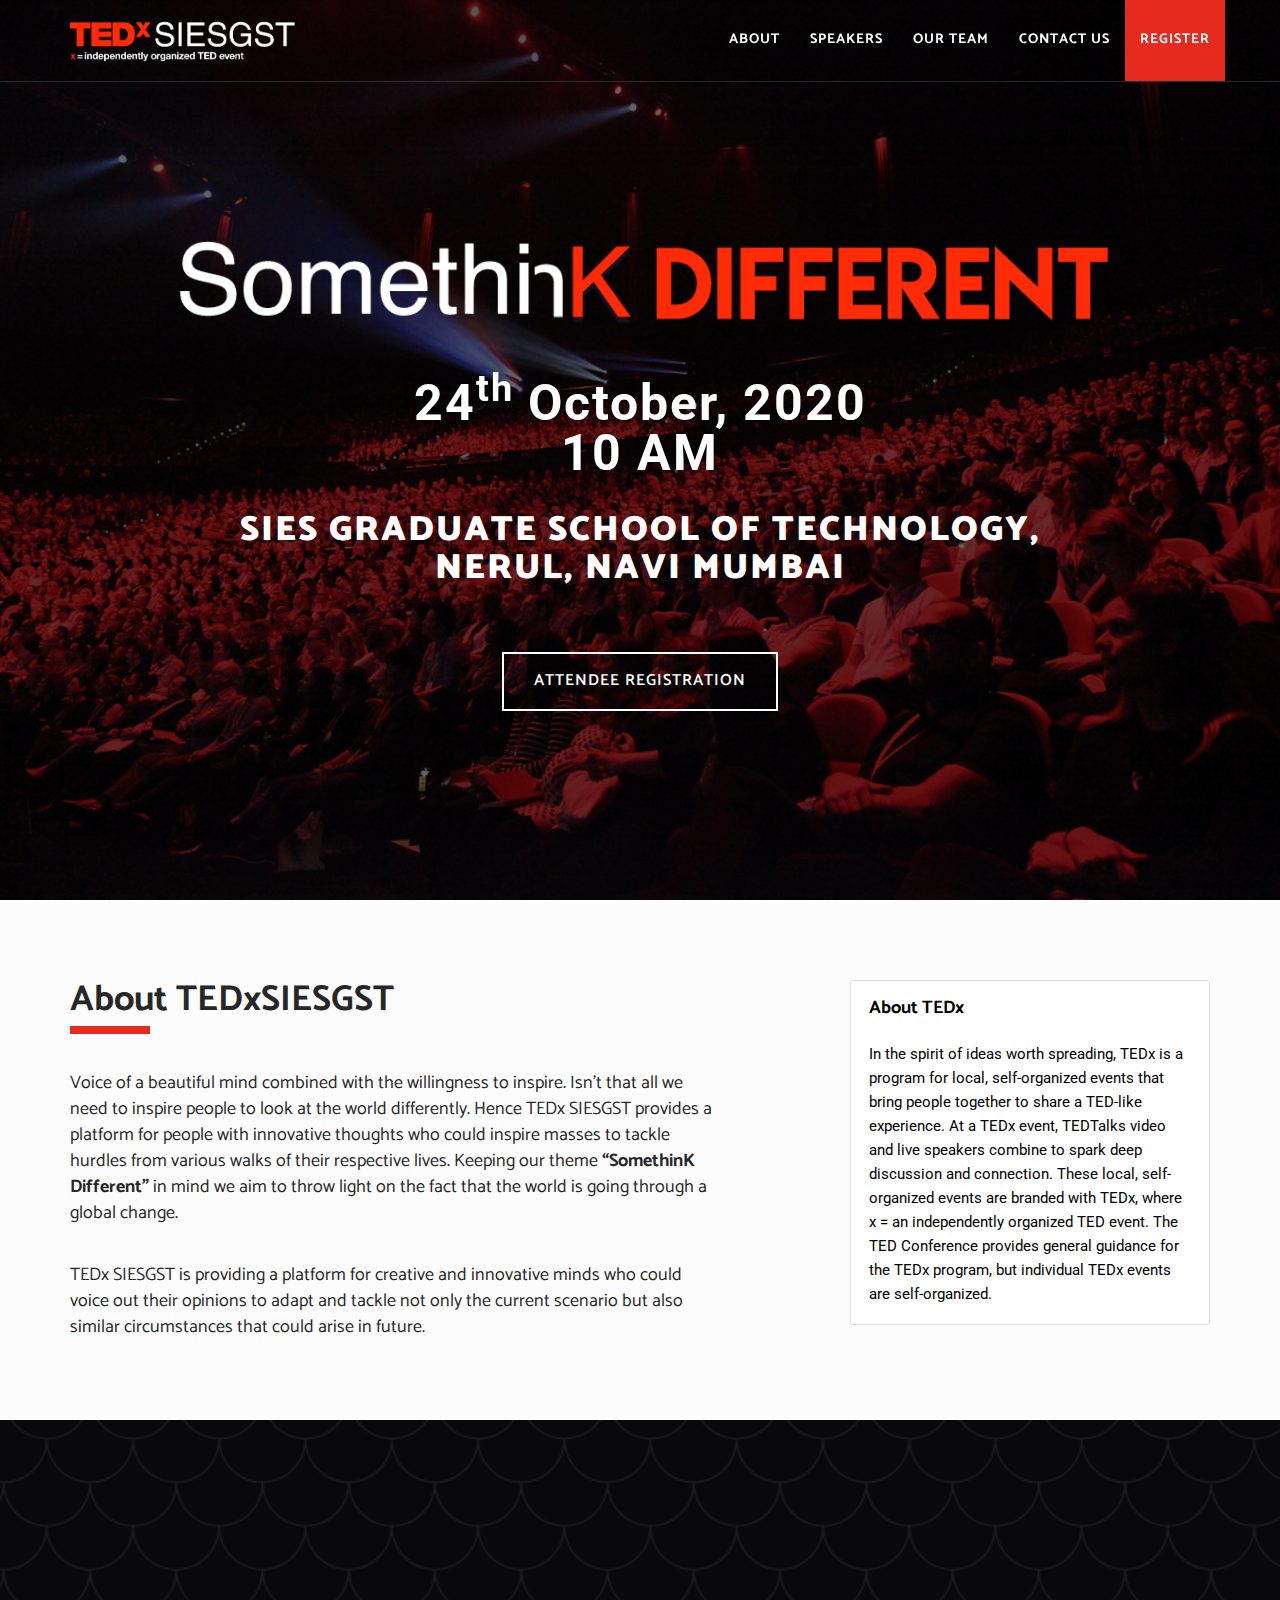
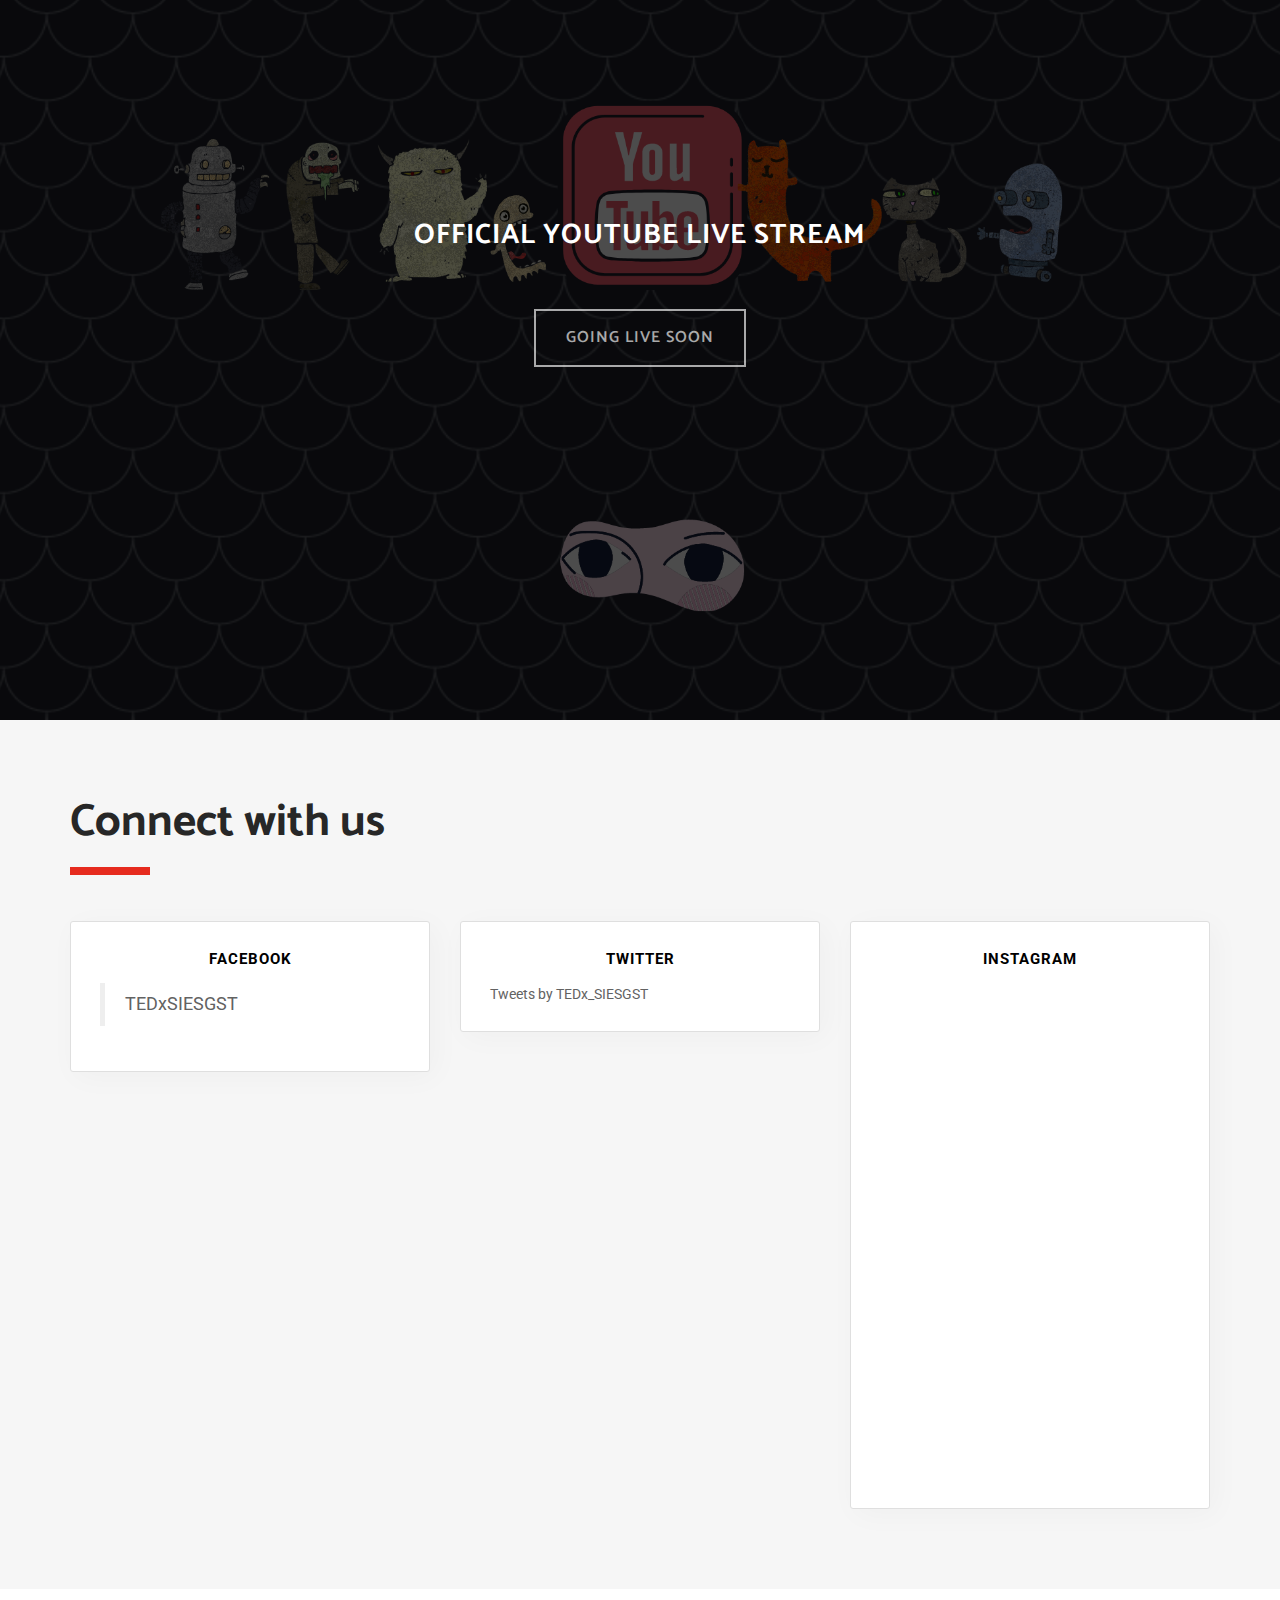
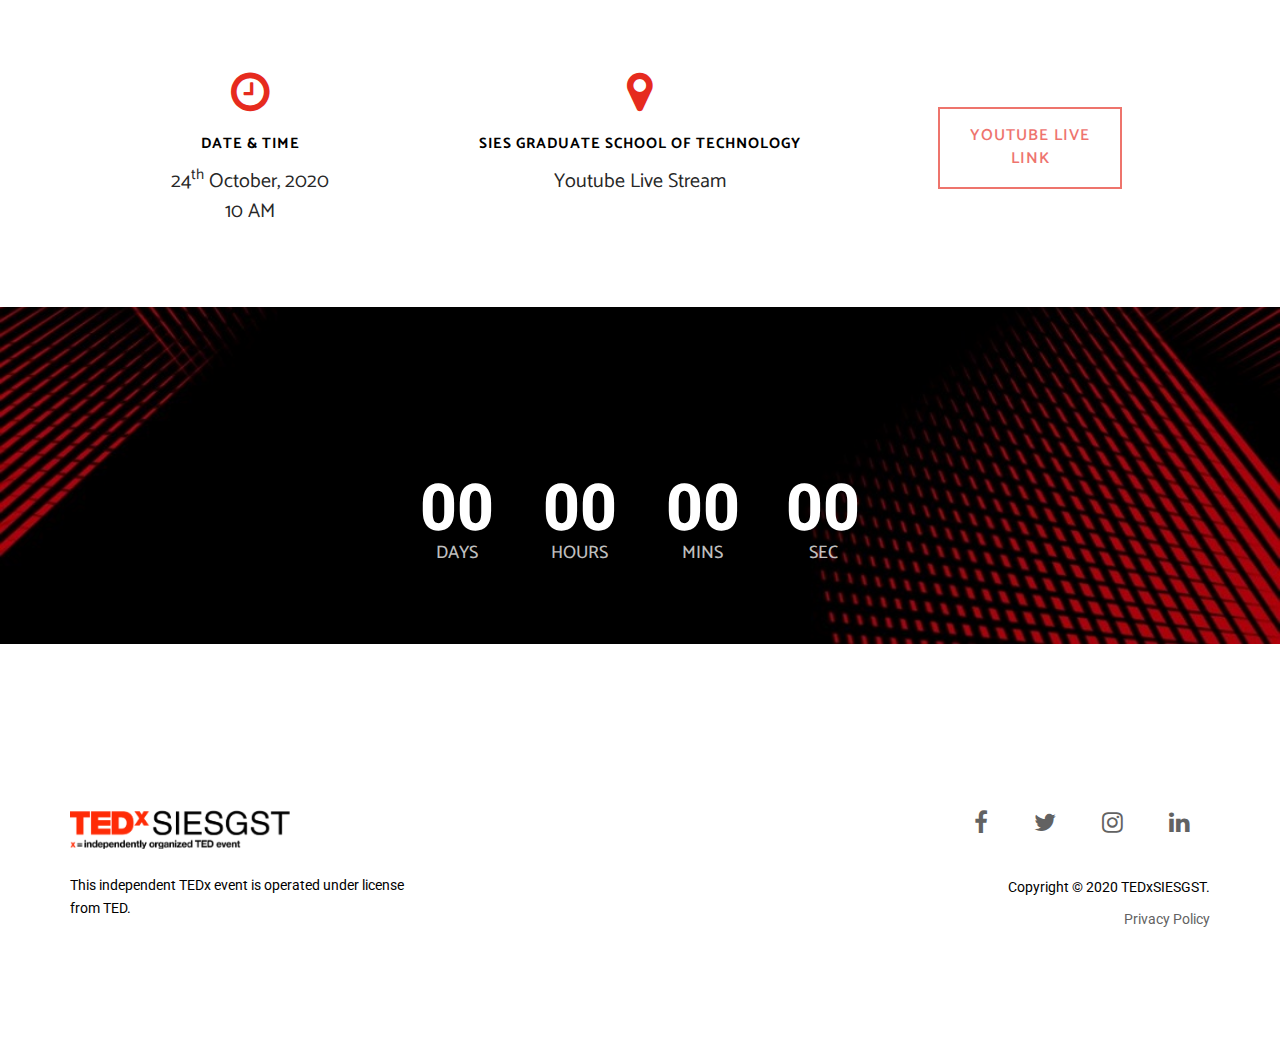
==== index.html @ fc46eb72 "Update data and time" ====
<!DOCTYPE html>
<!--[if lt IE 7]>      <html class="no-js lt-ie9 lt-ie8 lt-ie7" lang="en"> <![endif]-->
<!--[if IE 7]>         <html class="no-js lt-ie9 lt-ie8" lang="en"> <![endif]-->
<!--[if IE 8]>         <html class="no-js lt-ie9" lang="en"> <![endif]-->
<!--[if gt IE 8]><!-->
<html class="no-js" lang="en">
  <!--<![endif]-->

  <head>
    <meta charset="utf-8" />
    <meta
      name="viewport"
      content="width=device-width, initial-scale=1.0, maximum-scale=1"
    />
    <meta http-equiv="X-UA-Compatible" content="IE=edge" />

    <!-- Title, icon, description and keywords -->
    <title>TEDxSIESGST | Home</title>
    <link rel="shortcut icon" href="res/images/favicon.ico" />
    <link rel="icon" href="res/images/favicon.ico" />
    <link rel="apple-touch-icon" href="res/images/favicon.ico" />
    <meta
      name="description"
      content="TEDxSIESGST, x = independently organised TED event. SomethinK Different. This October, at SIES Graduate School of Technology."
    />
    <meta
      name="keywords"
      content="TEDx, SIESGST, SIES Graduate School of Technology, Navi Mumbai, event, talks, home, official, online, live, website"
    />

    <!-- Social media tags -->
    <!-- Open Graph -->
    <meta property="og:title" content="TEDxSIESGST" />
    <meta
      property="og:description"
      content="SomethinK Different. This October, at SIES Graduate School of Technology."
    />
    <meta property="og:image" content="https://tedxsiesgst.live/og_icon.png" />
    <meta property="og:url" content="https://tedxsiesgst.live" />
    <meta property="og:type" content="website" />
    <meta property="og:image:type" content="image/png" />
    <meta property="og:image:width" content="512" />
    <meta property="og:image:height" content="512" />
    <meta property="og:image:alt" content="TEDxSIESGST" />
    <!-- Twitter -->
    <meta name="twitter:card" content="summary_large_image" />
    <meta name="twitter:site" content="@TEDxSIESGST" />
    <meta name="twitter:title" content="TEDxSIESGST" />
    <meta
      name="twitter:description"
      content="SomethinK Different. This October, at SIES Graduate School of Technology."
    />
    <meta name="twitter:image" content="https://tedxsiesgst.live/og_icon.png" />
    <!-- Google+ -->
    <meta itemprop="name" content="TEDxSIESGST" />
    <meta
      itemprop="description"
      content="SomethinK Different. This October, at SIES Graduate School of Technology."
    />
    <meta itemprop="image" content="https://tedxsiesgst.live/og_icon.png" />

    <!-- Browser themes -->
    <!-- Chrome, Firefox OS and Opera -->
    <meta name="theme-color" content="#000" />
    <!-- Windows Phone -->
    <meta name="msapplication-navbutton-color" content="#000" />
    <!-- iOS Safari -->
    <meta name="apple-mobile-web-app-status-bar-style" content="#000" />

    <!-- Bootstrap -->
    <link rel="stylesheet" href="res/css/bootstrap.min.css" />

    <!-- Font Icons -->
    <link rel="stylesheet" href="res/css/font-awesome.min.css" />

    <!-- Plugins -->
    <link rel="stylesheet" href="res/css/flickity.min.css" />
    <link rel="stylesheet" href="res/css/magnific-popup.css" />

    <!-- Main styles -->
    <link rel="stylesheet" href="res/css/main.css" />
    <link rel="stylesheet" href="res/css/style.css" />

    <!-- Color skin -->
    <link rel="stylesheet" href="res/css/color_red.css" />

    <!-- Modernizr JS for IE8 support of HTML5 elements and media queries -->
    <!--[if lt IE 8]>
      <script src="res/js/modernizr.min.js"></script>
    <![endif]-->
  </head>

  <body id="page-top">
    <!-- Navigation Start -->
    <nav id="navigation" class="navbar navbar-fixed-top">
      <div class="container">
        <div class="row">
          <div class="navbar-header col-lg-3">
            <button
              type="button"
              class="navbar-toggle collapsed"
              data-toggle="collapse"
              data-target="#navbar"
            >
              <span class="sr-only">Toggle navigation</span>
              <span class="icon-bar"></span>
              <span class="icon-bar"></span>
              <span class="icon-bar"></span>
            </button>

            <a
              class="navbar-brand font-family-alt letter-spacing-1 text-extra-large text-uppercase"
              href="/"
            >
              <img
                class="logo-navbar-dark"
                src="res/images/logos/dark.png"
                alt="TEDxSIESGST"
              />
              <img
                class="logo-navbar-white"
                src="res/images/logos/light.png"
                alt="TEDx_SIESGST"
              />
            </a>
          </div>
          <!-- //.navbar-header -->

          <div id="navbar" class="navbar-collapse collapse col-lg-9 pull-right">
            <ul
              class="nav navbar-nav font-family-alt letter-spacing-1 text-uppercase font-weight-700"
            >
              <li><a href="/about/" class="page-scroll">About</a></li>
              <li>
                <a href="/speakers/" class="line-height-unset">Speakers</a>
              </li>
              <li>
                <a href="/our-team/" class="line-height-unset">Our Team</a>
              </li>
              <li>
                <a href="/contact/" class="line-height-unset">Contact Us</a>
              </li>
              <li class="bg-base-color">
                <a href="/register/" class="line-height-unset width-100">
                  Register
                </a>
              </li>
            </ul>
          </div>
          <!-- //.navbar-collapse -->
        </div>
        <!-- //.row -->
      </div>
      <!-- //.container -->
    </nav>
    <!-- //Navigation End -->

    <!-- Section - Home Start -->
    <section
      id="home-bg-slideshow"
      class="bg-gray-dark-2 height-100 no-padding overflow-hidden width-100"
    >
      <!-- BG Slideshow -->
      <!-- Slide Show Image 1-->

      <div
        class="bg-slideshow-wrapper flexslider height-100 no-border no-border-radius no-margin width-100"
      >
        <div class="slides height-100 width-100">
          <div
            class="bg-cover bg-overlay-black-6 display-block height-100 width-100"
          >
            <div
              class="display-table height-100 position-absolute position-top position-left width-100"
            >
              <div class="display-table-cell vertical-align-middle">
                <div class="container">
                  <div class="row">
                    <div class="col-md-10 col-md-offset-1 text-center">
                      <picture>
                        <source
                          media="(min-width: 900px)"
                          srcset="./res/images/logos/SD2.png"
                        />
                        <source
                          media="(min-width: 300px)"
                          srcset="./res/images/logos/SD.png"
                        />
                        <img
                          src="OtherImage.png"
                          alt="IfItDoesntMatchAnyMedia"
                        />
                      </picture>

                      <!--   <h1 class="font-family-alt font-weight-900 letter-spacing-2 text-white xs-title-extra-large sm-title-extra-large-3 title-extra-large-5">
                      <span class="text-base-color">SomethinK</span> Different
                    </h1> -->
                      <br />
                      <h3
                        class="font-weight-700 letter-spacing-2 text-white xs-title-large sm-title-extra-large title-extra-large-3"
                      >
                        24<sup>th</sup> October, 2020<br />
                        10 AM
                      </h3>
                      <p
                        class="font-family-alt text-white sm-title-small title-medium"
                      ></p>
                      <br />
                      <h4
                        class="font-family-alt font-weight-900 letter-spacing-2 text-uppercase text-white xs-title-small sm-title-medium title-extra-large"
                      >
                        SIES Graduate School of Technology, Nerul, Navi Mumbai
                      </h4>
                      <br />
                      <a
                        href="/register/"
                        class="btn btn-outline-white sm-btn-medium btn-large margin-4-5 no-margin-bottom no-margin-rl"
                      >
                        Attendee Registration
                      </a>
                    </div>
                    <!-- //.col-md-10 -->
                  </div>
                  <!-- //.row -->
                </div>
                <!-- //.container -->
              </div>
              <!-- //.display-table-cell -->
            </div>
            <!-- //.display-table -->
          </div>
          <!-- //.bg-cover -->

          <!-- Slide Show Image 2-->
          <div
            class="bg-cover bg-overlay-black-3 display-block height-100 width-100"
          >
            <div
              class="display-table height-100 position-absolute position-top position-left width-100"
            >
              <div class="display-table-cell vertical-align-middle">
                <div class="container">
                  <div class="row">
                    <div class="col-md-10 col-md-offset-1 text-center">
                      <!--
                    <h1 class="font-family-alt font-weight-900 letter-spacing-2 text-white xs-title-extra-large sm-title-extra-large-3 title-extra-large-5">
                      <span class="text-base-color">SomethinK</span> Different
                    </h1> -->

                      <picture>
                        <source
                          media="(min-width: 900px)"
                          srcset="./res/images/logos/SD2.png"
                        />
                        <source
                          media="(min-width: 300px)"
                          srcset="./res/images/logos/SD.png"
                        />
                        <img
                          src="OtherImage.png"
                          alt="IfItDoesntMatchAnyMedia"
                        />
                      </picture>

                      <br />
                      <h3
                        class="font-weight-700 letter-spacing-2 text-white xs-title-large sm-title-extra-large title-extra-large-3"
                      >
                        24<sup>th</sup> October, 2020<br />
                        10 AM
                      </h3>
                      <p
                        class="font-family-alt text-white sm-title-small title-medium"
                      ></p>
                      <br />
                      <h4
                        class="font-family-alt font-weight-900 letter-spacing-2 text-uppercase text-white xs-title-small sm-title-medium title-extra-large"
                      >
                        SIES Graduate School of Technology, Nerul, Navi Mumbai
                      </h4>
                      <br />
                      <a
                        href="/register/"
                        class="btn btn-outline-white sm-btn-medium btn-large margin-4-5 no-margin-bottom no-margin-rl"
                      >
                        Attendee Registration
                      </a>
                    </div>
                    <!-- //.col-md-10 -->
                  </div>
                  <!-- //.row -->
                </div>
                <!-- //.container -->
              </div>
              <!-- //.display-table-cell -->
            </div>
            <!-- //.display-table -->
          </div>
          <!-- //.bg-cover -->

          <!-- Slide Show Image 3-->

          <div
            class="bg-cover bg-overlay-black-7 display-block height-100 width-100"
          >
            <div
              class="display-table height-100 position-absolute position-top position-left width-100"
            >
              <div class="display-table-cell vertical-align-middle">
                <div class="container">
                  <div class="row">
                    <div class="col-md-10 col-md-offset-1 text-center">
                      <!-- <h1 class="font-family-alt font-weight-900 letter-spacing-2 text-white xs-title-extra-large sm-title-extra-large-3 title-extra-large-5">
                      <span class="text-base-color">SomethinK</span> Different 
                    </h1> -->

                      <picture>
                        <source
                          media="(min-width: 900px)"
                          srcset="./res/images/logos/SD2.png"
                        />
                        <source
                          media="(min-width: 300px)"
                          srcset="./res/images/logos/SD.png"
                        />
                        <img
                          src="OtherImage.png"
                          alt="IfItDoesntMatchAnyMedia"
                        />
                      </picture>

                      <br />
                      <h3
                        class="font-weight-700 letter-spacing-2 text-white xs-title-large sm-title-extra-large title-extra-large-3"
                      >
                        24<sup>th</sup> October, 2020<br />
                        10 AM
                      </h3>
                      <p
                        class="font-family-alt text-white sm-title-small title-medium"
                      ></p>
                      <br />
                      <h4
                        class="font-family-alt font-weight-900 letter-spacing-2 text-uppercase text-white xs-title-small sm-title-medium title-extra-large"
                      >
                        SIES Graduate School of Technology, Nerul, Navi Mumbai
                      </h4>
                      <br />
                      <a
                        href="/register/"
                        class="btn btn-outline-white sm-btn-medium btn-large margin-4-5 no-margin-bottom no-margin-rl"
                      >
                        Attendee Registration
                      </a>
                    </div>
                    <!-- //.col-md-10 -->
                  </div>
                  <!-- //.row -->
                </div>
                <!-- //.container -->
              </div>
              <!-- //.display-table-cell -->
            </div>
            <!-- //.display-table -->
          </div>
          <!-- //.bg-cover -->
        </div>
        <!-- //.slides -->
      </div>
      <!-- //.bg-slideshow-wrapper -->
    </section>
    <!-- //Section - Home End -->

    <!-- Section - About Start -->
    <section id="about" class="bg-white-3 pull-up">
      <div class="container">
        <div class="row">
          <div class="col-sm-6 col-md-7">
            <h1
              class="font-family-alt font-weight-700 sm-title-large title-extra-large-1 text-gray-dark-2"
            >
              About TEDxSIESGST
            </h1>
            <span
              class="bg-base-color margin-1 no-margin-bottom no-margin-rl separator-line-extra-thick-long"
            ></span>
            <div class="row">
              <div class="col-md-12">
                <p
                  class="font-family-alt margin-5-5 no-margin-bottom no-margin-rl sm-text-large text-extra-large text-gray-dark-2"
                >
                  Voice of a beautiful mind combined with the willingness to
                  inspire. Isn't that all we need to inspire people to look at
                  the world differently. Hence TEDx SIESGST provides a platform
                  for people with innovative thoughts who could inspire masses
                  to tackle hurdles from various walks of their respective
                  lives. Keeping our theme <b>“SomethinK Different” </b>in mind
                  we aim to throw light on the fact that the world is going
                  through a global change.
                </p>
                <p
                  class="font-family-alt margin-5-5 no-margin-bottom no-margin-rl sm-text-large text-extra-large text-gray-dark-2"
                >
                  TEDx SIESGST is providing a platform for creative and
                  innovative minds who could voice out their opinions to adapt
                  and tackle not only the current scenario but also similar
                  circumstances that could arise in future.
                </p>
              </div>
              <!-- //.col-sm-6 -->
            </div>
            <!-- //.row -->
          </div>
          <!-- //.col-sm-6 -->

          <div
            class="col-sm-6 col-md-4 col-md-offset-1 xs-margin-8 xs-no-margin-rl xs-no-margin-bottom"
          >
            <div class="testimonial">
              <div
                class="bg-white border border-gray-light border-round padding-5 width-100"
              >
                <h4 class="font-weight-700 font-family-alt">About TEDx</h4>
                <br />
                <p class="no-margin text-gray-dark- text-large">
                  In the spirit of ideas worth spreading, TEDx is a program for
                  local, self-organized events that bring people together to
                  share a TED-like experience. At a TEDx event, TEDTalks video
                  and live speakers combine to spark deep discussion and
                  connection. These local, self-organized events are branded
                  with TEDx, where x = an independently organized TED event. The
                  TED Conference provides general guidance for the TEDx program,
                  but individual TEDx events are self-organized.
                </p>
              </div>
              <!-- //.bg-white -->
            </div>
            <!-- //.testimonial -->
          </div>
          <!-- //.col-sm-6 -->
        </div>
      </div>
      <!-- //.container -->
    </section>
    <!-- //Section - About End -->

    <!-- Section - Venue Start -->
    <section
      id="venue"
      class="bg-cover bg-overlay-black-7 display-table height-100 no-padding width-100"
    >
      <div class="display-table-cell vertical-align-middle">
        <div class="container">
          <div class="row">
            <div class="col-md-8 col-md-offset-2 text-center">
              <!-- <br><br><h3 class="display-block font-family-alt font-weight-900 letter-spacing-2 text-uppercase text-white xs-title-extra-large-4 title-extra-large-4">
              Watch Live
            </h3>----->
              <br />
              <p
                class="font-family-alt letter-spacing-1 margin-3 no-margin-bottom no-margin-rl text-white xs-title-small title-large text-uppercase font-weight-700"
              >
                Official YouTube Live Stream<br />
              </p>
              <br />
              <a
                href="javascript: void(0)"
                class="btn btn-outline-white sm-btn-medium btn-large margin-4-5 no-margin-bottom no-margin-rl"
                disabled
              >
                Going Live Soon
              </a>
            </div>
            <!-- //.col-md-8 -->
          </div>
          <!-- //.row -->
        </div>
        <!-- //.container -->
      </div>
      <!-- //.display-table-cell -->
    </section>
    <!-- //Section - Venue End -->

    <!-- Section - Social start -->
    <section id="social" class="bg-gray-light-2 pull-up">
      <div class="container">
        <div class="row">
          <div class="col-md-6">
            <h1
              class="font-family-alt font-weight-700 sm-title-large title-extra-large-2 text-gray-dark-2"
            >
              Connect with us
            </h1>
            <span
              class="bg-base-color margin-4 no-margin-bottom no-margin-rl separator-line-extra-thick-long"
            ></span>
          </div>
        </div>
        <!-- //.row -->
        <br /><br />
        <div class="row">
          <!-- Social Box -->
          <div class="features-box col-sm-6 col-md-4">
            <div
              class="border border-gray-light border-round box-shadow-yes position-relative bg-white"
            >
              <div
                class="display-table height-100 no-padding-rl padding-7 width-100"
              >
                <div
                  class="display-table-cell no-padding-tb padding-8 vertical-align-middle"
                >
                  <span
                    class="display-block font-weight-700 letter-spacing-1 text-large text-uppercase margin-4 no-margin-rl no-margin-top text-center"
                  >
                    Facebook
                  </span>

                  <!-- Facebook plugin -->
                  <div id="fb-root"></div>

                  <script>
                    (function (d, s, id) {
                      var js,
                        fjs = d.getElementsByTagName(s)[0];
                      if (d.getElementById(id)) return;
                      js = d.createElement(s);
                      js.id = id;
                      js.src =
                        "https://connect.facebook.net/en_GB/sdk.js#xfbml=1&version=v2.10&appId=203606196348015";
                      fjs.parentNode.insertBefore(js, fjs);
                    })(document, "script", "facebook-jssdk");
                  </script>

                  <div
                    class="fb-page"
                    data-href="https://www.facebook.com/tedxsiesgst"
                    data-tabs="timeline"
                    data-small-header="true"
                    data-adapt-container-width="true"
                    data-hide-cover="true"
                    data-show-facepile="false"
                  >
                    <blockquote
                      cite="https://www.facebook.com/tedxsiesgst"
                      class="fb-xfbml-parse-ignore"
                    >
                      <a href="https://www.facebook.com/tedxsiesgst"
                        >TEDxSIESGST</a
                      >
                    </blockquote>
                  </div>
                  <!-- //Facebook plugin -->
                </div>
                <!-- //.display-table-cell -->
              </div>
              <!-- //.display-table -->
            </div>
            <!-- //.border -->
          </div>
          <!-- //Social Box -->

          <!-- Social Box -->
          <div
            class="features-box col-sm-6 col-md-4 xs-margin-4 xs-no-margin-rl xs-no-margin-bottom"
          >
            <div
              class="border border-gray-light border-round box-shadow-yes position-relative bg-white"
            >
              <div
                class="display-table height-100 no-padding-rl padding-7 width-100"
              >
                <div
                  class="display-table-cell no-padding-tb padding-8 vertical-align-middle"
                >
                  <span
                    class="display-block font-weight-700 letter-spacing-1 text-large text-uppercase margin-4 no-margin-rl no-margin-top text-center"
                  >
                    Twitter
                  </span>

                  <!-- Twitter timeline -->
                  <a
                    class="twitter-timeline"
                    data-height="493"
                    data-chrome="noheader, nofooter"
                    data-dnt="true"
                    href="https://twitter.com/tedxsiesgst"
                    >Tweets by TEDx_SIESGST</a
                  >
                  <script
                    async
                    src="https://platform.twitter.com/widgets.js"
                    charset="utf-8"
                  ></script>
                  <!-- //Twitter timeline -->
                </div>
                <!-- //.display-table-cell -->
              </div>
              <!-- //.display-table -->
            </div>
            <!-- //.border -->
          </div>
          <!-- //Social Box -->

          <!-- Social Box -->
          <div
            class="features-box col-sm-6 col-md-4 sm-margin-4 sm-no-margin-rl sm-no-margin-bottom"
          >
            <div
              class="border border-gray-light border-round box-shadow-yes position-relative bg-white"
            >
              <div
                class="display-table height-100 no-padding-rl padding-7 width-100"
              >
                <div
                  class="display-table-cell no-padding-tb padding-8 vertical-align-middle"
                >
                  <span
                    class="display-block font-weight-700 letter-spacing-1 text-large text-uppercase margin-4 no-margin-rl no-margin-top text-center"
                  >
                    Instagram
                  </span>

                  <!-- Instagram posts -->
                  <script src="https://snapwidget.com/js/snapwidget.js"></script>
                  <div style="height: 500px; overflow-y: auto">
                    <iframe
                      src="https://snapwidget.com/embed/860219"
                      class="snapwidget-widget"
                      allowTransparency="true"
                      frameborder="0"
                      style="border: none; width: 100%"
                    ></iframe>
                  </div>
                  <!-- //Instagram posts -->
                </div>
                <!-- //.display-table-cell -->
              </div>
              <!-- //.display-table -->
            </div>
            <!-- //.border -->
          </div>
          <!-- //Social Box -->
        </div>
        <!-- //.row -->
      </div>
      <!-- //.container -->
    </section>
    <!-- //Section - Social end -->

    <!-- Section - Event banner start -->
    <section id="event-banner" class="bg-white pull-up">
      <div class="container">
        <div class="row">
          <div class="col-sm-4 text-center">
            <i
              class="fa fa-clock-o display-block text-base-color title-extra-large-2"
            ></i>
            <span
              class="display-block font-family-alt font-weight-700 letter-spacing-1 margin-5 no-margin-bottom no-margin-rl text-large text-uppercase"
            >
              Date &amp; Time
            </span>
            <p
              class="margin-3 font-family-alt no-margin-bottom no-margin-rl title-small text-gray-dark-2"
            >
              24<sup>th</sup> October, 2020<br />
              10 AM
            </p>
          </div>
          <!-- //.col-sm-4 -->

          <div
            class="col-sm-4 xs-margin-8 xs-no-margin-bottom xs-no-margin-rl text-center"
          >
            <i
              class="fa fa-map-marker display-block text-base-color title-extra-large-2"
            ></i>
            <span
              class="display-block font-family-alt font-weight-700 letter-spacing-1 margin-5 no-margin-bottom no-margin-rl text-large text-uppercase"
            >
              SIES Graduate School of Technology
            </span>
            <p
              class="margin-3 font-family-alt no-margin-bottom no-margin-rl title-small text-gray-dark-2"
            >
              Youtube Live Stream<br />
            </p>
          </div>
          <!-- //.col-sm-4 -->

          <div
            id="banner-registration"
            class="col-sm-4 xs-margin-8 xs-no-margin-bottom xs-no-margin-rl text-center"
          >
            <a
              href="javascript: void(0)"
              class="btn btn-outline-base-color sm-btn-medium btn-large no-margin-rl"
              disabled
            >
              <span>YouTube Live<br />Link</span>
            </a>
          </div>
          <!-- //.col-sm-4 -->
        </div>
        <!-- //.row -->
      </div>
    </section>
    <!-- //Section - Event banner end -->

    <!-- Section - Parallax banner start -->
    <section
      id="home-bg-parallax"
      class="height-50 no-padding overflow-hidden width-100"
    >
      <!-- BG Parallax -->
      <div
        class="bg-parallax bg-overlay-black-3 width-100"
        style="
          -webkit-background-size: 100% 100% !important;
          background-size: 100% 100% !important;
        "
      ></div>

      <div
        class="display-table height-100 position-absolute position-top position-left width-100"
      >
        <div class="display-table-cell vertical-align-middle">
          <div class="container">
            <div class="row">
              <div class="countdown-timer">
                <div class="days">
                  <span class="value">00</span>
                  <span class="label">DAYS</span>
                </div>
                <div class="hours">
                  <span class="value">00</span>
                  <span class="label">HOURS</span>
                </div>
                <div class="minutes">
                  <span class="value">00</span>
                  <span class="label">MINS</span>
                </div>
                <div class="seconds">
                  <span class="value">00</span>
                  <span class="label">SEC</span>
                </div>
              </div>
            </div>
            <!-- //.row -->
          </div>
          <!-- //.container -->
        </div>
        <!-- //.display-table-cell -->
      </div>
      <!-- //.display-table -->
    </section>
    <!-- //Section - Parallax banner end -->

    <!-- Footer Start -->
    <footer class="footer bg-white">
      <div class="container">
        <div class="row">
          <div class="col-sm-4">
            <div class="footer-logo xs-text-center">
              <img src="./res/images/footer2.png" alt="" />
            </div>
            <!-- //.footer-logo -->
            <p class="disclaimer xs-text-center">
              This independent TEDx event is operated under license from TED.
            </p>
            <!-- //.disclaimer -->
          </div>
          <!-- //.col-sm-4 -->

          <div class="col-sm-8">
            <div class="footer-social text-right">
              <ul
                class="list-inline list-unstyled no-margin xs-text-center xs-title-small title-medium"
              >
                <li>
                  <a href="https://www.facebook.com/tedxsiesgst/"
                    ><i class="fa fa-facebook"></i
                  ></a>
                </li>
                <li>
                  <a href="https://twitter.com/tedxsiesgst"
                    ><i class="fa fa-twitter"></i
                  ></a>
                </li>
                <li>
                  <a href="https://www.instagram.com/tedxsiesgst/"
                    ><i class="fa fa-instagram"></i
                  ></a>
                </li>
                <li>
                  <a href="https://www.linkedin.com/company/tedxsiesgst"
                    ><i class="fa fa-linkedin"></i
                  ></a>
                </li>
                <br />
                <p class="disclaimer xs-text-center">
                  <br />
                  Copyright © 2020 TEDxSIESGST. <br />
                  <a href="/Privacy/privacy.html">Privacy Policy</a>
                </p>
              </ul>
            </div>
            <!-- //.footer-social -->
          </div>
          <!-- //.col-sm-8 -->
        </div>
        <!-- //.row -->
      </div>
      <!-- //.container -->
    </footer>
    <!-- //Footer End -->

    <!-- Scroll to top -->
    <a href="#page-top" class="page-scroll scroll-to-top"
      ><i class="fa fa-angle-up"></i
    ></a>

    <!-- jQuery -->
    <script src="res/js/jquery.min.js"></script>

    <!-- Bootstrap -->
    <script src="res/js/bootstrap.min.js"></script>

    <!-- Plugins -->
    <script src="res/js/pace.min.js"></script>
    <script src="res/js/debouncer.min.js"></script>
    <script src="res/js/jquery.easing.min.js"></script>
    <script src="res/js/jquery.inview.min.js"></script>
    <script src="res/js/jquery.matchHeight.js"></script>
    <script src="res/js/isotope.pkgd.min.js"></script>
    <script src="res/js/imagesloaded.pkgd.min.js"></script>
    <script src="res/js/flickity.pkgd.min.js"></script>
    <script src="res/js/jquery.magnific-popup.min.js"></script>
    <script src="res/js/jquery.validate.min.js"></script>

    <!-- BG slideshow -->
    <script src="res/js/jquery.flexslider.min.js"></script>

    <!-- BG Parallax JS -->
    <script src="res/js/TweenMax.min.js"></script>
    <script src="res/js/ScrollMagic.min.js"></script>
    <script src="res/js/animation.gsap.min.js"></script>

    <!-- Theme -->
    <script src="res/js/main.js"></script>

    <!-- Countdown -->
    <script src="res/js/jquery.countdown.min.js"></script>
    <script src="res/js/countdown.js"></script>
  </body>
</html>
---- res/css/main.css ----
@import url(https://fonts.googleapis.com/css?family=Roboto:300,400,700);
@import url(https://fonts.googleapis.com/css?family=Catamaran:400,700,900);

body,
html,
ul {
  margin: 0;
  padding: 0
}
ol {
  padding-left: 0
}

.features-box p,
img {
  -webkit-backface-visibility: hidden
}

body,
html {
  height: 100%
}

body {
  color: #000;
  font-family: Roboto, sans-serif;
  font-size: 14px;
  -webkit-font-smoothing: antialiased;
  line-height: 23px;
  overflow-x: hidden
}

p {
  font-size: 16px
}

a,
a:active {
  color: #626262;
  text-decoration: none
}

a:focus,
a:hover {
  color: #272727;
  text-decoration: none
}

a:focus {
  outline: 0!important
}

img {
  height: auto;
  max-width: 100%
}

video {
  background-size: cover;
  display: table-cell;
  vertical-align: middle;
  width: 100%
}

dl,
ol,
ul {
  list-style-position: outside
}

ul {
  list-style: none
}

iframe {
  border: 0
}

input,
select,
textarea {
  letter-spacing: 1px;
  margin: 0 0 20px;
  max-width: 100%;
  padding: 8px 15px;
  resize: none;
  width: 100%;
  border: 2px solid rgba(0, 0, 0, .13)!important;
  font-size: 13px
}

input[type=button],
input[type=text],
input[type=email],
input[type=search],
input[type=password],
input[type=submit],
select,
textarea {
  -webkit-appearance: none;
  -moz-appearance: none;
  appearance: none;
  border-radius: 0;
  -webkit-transition: border .2s ease-in-out;
  -moz-transition: border .2s ease-in-out;
  -o-transition: border .2s ease-in-out;
  transition: border .2s ease-in-out;
  padding: 12px 24px
}

input:focus,
textarea:focus {
  border: 1px solid #989898;
  outline: 0
}

input[type=submit] {
  width: auto
}

select {
  color: #272727;
  outline: 0
}

select::-ms-expand {
  display: none
}

.select-wrapper {
  background: url(../images/icons/select-arrow.png) 97% 50% no-repeat #fff;
  box-shadow: none;
  margin-bottom: 20px;
  overflow: hidden;
  width: 100%
}

.select-wrapper select {
  background-color: transparent;
  background-image: none;
  cursor: pointer;
  margin-bottom: 0
}

form .error {
  border-color: #c00!important
}

form label.error {
  display: none!important
}

::selection {
  background: #dfdfdf;
  color: #000
}

::-moz-selection {
  background: #dfdfdf;
  color: #000
}

::-webkit-input-placeholder {
  color: #666!important;
  font-size: 13px;
  text-overflow: ellipsis
}

:-moz-placeholder {
  color: #666!important;
  font-size: 13px;
  opacity: 1;
  text-overflow: ellipsis
}

:-ms-input-placeholder {
  color: #666!important;
  font-size: 13px;
  opacity: 1;
  text-overflow: ellipsis
}

::-webkit-scrollbar {
  width: 12px
}

::-webkit-scrollbar-track {
  -webkit-box-shadow: inset 0 0 6px rgba(0, 0, 0, .3);
  -moz-box-shadow: inset 0 0 6px rgba(0, 0, 0, .3);
  box-shadow: inset 0 0 6px rgba(0, 0, 0, .3)
}

::-webkit-scrollbar-thumb {
  background: rgba(210, 210, 210, .8);
  -webkit-box-shadow: inset 0 0 6px rgba(0, 0, 0, .5);
  -moz-box-shadow: inset 0 0 6px rgba(0, 0, 0, .5);
  box-shadow: inset 0 0 6px rgba(0, 0, 0, .5)
}

::-webkit-scrollbar-thumb:hover {
  background: rgba(210, 210, 210, 1);
  -webkit-box-shadow: inset 0 0 6px rgba(0, 0, 0, .7);
  -moz-box-shadow: inset 0 0 6px rgba(0, 0, 0, .7);
  box-shadow: inset 0 0 6px rgba(0, 0, 0, .7)
}

::-webkit-scrollbar-thumb:window-inactive {
  background: rgba(210, 210, 210, .4)
}

h1,
h2,
h3,
h4,
h5,
h6 {
  margin: 0;
  padding: 0
}

.text-extra-small {
  font-size: 10px!important;
  line-height: 15px!important
}

.text-small {
  font-size: 11px!important;
  line-height: 20px!important
}

.text-medium {
  font-size: 14px!important;
  line-height: 22px!important
}

.text-large {
  font-size: 15px!important;
  line-height: 24px!important
}

.text-extra-large {
  font-size: 18px!important;
  line-height: 26px!important
}

.title-small {
  font-size: 20px!important;
  line-height: 30px!important
}

.title-medium {
  font-size: 24px!important;
  line-height: 32px!important
}

.title-large {
  font-size: 28px!important;
  line-height: 34px!important
}

.title-extra-large {
  font-size: 35px!important;
  line-height: 38px!important
}

.title-extra-large-2 {
  font-size: 45px!important;
  line-height: 45px!important
}

.title-extra-large-3 {
  font-size: 50px!important;
  line-height: 50px!important
}

.title-extra-large-4 {
  font-size: 70px!important;
  line-height: 70px!important
}

.title-extra-large-5 {
  font-size: 80px!important;
  line-height: 80px!important
}

.title-big {
  font-size: 100px!important;
  line-height: 100px!important
}

.title-big-2 {
  font-size: 125px!important;
  line-height: 125px!important
}

.title-big-3 {
  font-size: 150px!important;
  line-height: 150px!important
}

.font-family-base {
  font-family: Roboto, sans-serif!important
}

.btn,
.font-family-alt {
  font-family: Catamaran, sans-serif!important
}

.font-weight-100 {
  font-weight: 100!important
}

.font-weight-300 {
  font-weight: 300!important
}

.font-weight-400 {
  font-weight: 400!important
}

.font-weight-600 {
  font-weight: 600!important
}

.font-weight-700 {
  font-weight: 700!important
}

.font-weight-900 {
  font-weight: 900!important
}

.letter-spacing-1 {
  letter-spacing: 1px!important
}

.letter-spacing-2 {
  letter-spacing: 2px!important
}

.letter-spacing-3 {
  letter-spacing: 3px!important
}

.letter-spacing-4 {
  letter-spacing: 4px!important
}

.letter-spacing-5 {
  letter-spacing: 5px!important
}

.letter-spacing-6 {
  letter-spacing: 6px!important
}

.letter-spacing-7 {
  letter-spacing: 7px!important
}

.letter-spacing-8 {
  letter-spacing: 8px!important
}

.letter-spacing-9 {
  letter-spacing: 9px!important
}

.letter-spacing-10 {
  letter-spacing: 10px!important
}

.no-letter-spacing {
  letter-spacing: 0!important
}

.line-height-none {
  line-height: 0!important
}

.line-height-unset {
  line-height: unset!important
}

.text-decoration-line-through {
  text-decoration: line-through!important
}

.text-decoration-underline {
  text-decoration: underline!important
}

.text-transform-none {
  text-transform: none!important
}

.text-transform-unset {
  text-transform: unset!important
}

.word-wrap {
  word-wrap: break-word
}

.bg-cover,
.bg-fix,
.bg-parallax {
  background-repeat: no-repeat!important;
  overflow: hidden;
  background-position: center center!important;
  position: relative;
  background-size: cover!important
}

.bg-fix {
  -webkit-animation-duration: 0s;
  -webkit-animation-fill-mode: none;
  background-attachment: fixed!important
}

.bg-parallax {
  height: 150%;
  top: -75%
}

.bg-position-top {
  background-position: right top!important
}

.bg-position-right {
  background-position: right center!important
}

.bg-position-left {
  background-position: left center!important
}

.bg-hover-transparent:hover {
  background-color: transparent!important
}

.bg-overlay-black-1,
.bg-overlay-black-2,
.bg-overlay-black-3,
.bg-overlay-black-4,
.bg-overlay-black-5,
.bg-overlay-black-6,
.bg-overlay-black-7,
.bg-overlay-black-8,
.bg-overlay-black-9,
.bg-overlay-gray-1,
.bg-overlay-gray-2,
.bg-overlay-gray-3,
.bg-overlay-gray-4,
.bg-overlay-gray-5,
.bg-overlay-gray-6,
.bg-overlay-gray-7,
.bg-overlay-gray-8,
.bg-overlay-gray-9 {
  position: relative
}

.bg-overlay-black-1:before,
.bg-overlay-black-2:before,
.bg-overlay-black-3:before,
.bg-overlay-black-4:before,
.bg-overlay-black-5:before,
.bg-overlay-black-6:before,
.bg-overlay-black-7:before,
.bg-overlay-black-8:before,
.bg-overlay-black-9:before,
.bg-overlay-gray-1:before,
.bg-overlay-gray-2:before,
.bg-overlay-gray-3:before,
.bg-overlay-gray-4:before,
.bg-overlay-gray-5:before,
.bg-overlay-gray-6:before,
.bg-overlay-gray-7:before,
.bg-overlay-gray-8:before,
.bg-overlay-gray-9:before {
  content: '';
  display: block;
  height: 100%;
  left: 0;
  position: absolute;
  top: 0;
  width: 100% 
}

.bg-overlay-black-1:before {
  background: rgba(0, 0, 0, .1)!important
}

.bg-overlay-black-2:before {
  background: rgba(0, 0, 0, .2)!important
}

.bg-overlay-black-3:before {
  background: rgba(0, 0, 0, .3)!important
}

.bg-overlay-black-4:before {
  background: rgba(0, 0, 0, .4)!important
}

.bg-overlay-black-5:before {
  background: rgba(0, 0, 0, .5)!important
}

.bg-overlay-black-6:before {
  background: rgba(0, 0, 0, .6)!important
}

.bg-overlay-black-7:before {
  background: rgba(0, 0, 0, .7)!important
}

.bg-overlay-black-8:before {
  background: rgba(0, 0, 0, .8)!important
}

.bg-overlay-black-9:before {
  background: rgba(0, 0, 0, .9)!important
}

.bg-overlay-gray-1:before {
  background: rgba(37, 37, 37, .1)!important
}

.bg-overlay-gray-2:before {
  background: rgba(37, 37, 37, .2)!important
}

.bg-overlay-gray-3:before {
  background: rgba(37, 37, 37, .3)!important
}

.bg-overlay-gray-4:before {
  background: rgba(37, 37, 37, .4)!important
}

.bg-overlay-gray-5:before {
  background: rgba(37, 37, 37, .5)!important
}

.bg-overlay-gray-6:before {
  background: rgba(37, 37, 37, .6)!important
}

.bg-overlay-gray-7:before {
  background: rgba(37, 37, 37, .7)!important
}

.bg-overlay-gray-8:before {
  background: rgba(37, 37, 37, .8)!important
}

.bg-overlay-gray-9:before {
  background: rgba(37, 37, 37, .9)!important
}

.border {
  border: 1px solid rgba(0, 0, 0, .1)!important
}

.border-top {
  border-top: 1px solid rgba(0, 0, 0, .1)
}

.border-right {
  border-right: 1px solid rgba(0, 0, 0, .1)
}

.border-bottom {
  border-bottom: 1px solid rgba(0, 0, 0, .1)
}

.border-left {
  border-left: 1px solid rgba(0, 0, 0, .1)
}

.border-thick {
  border-width: 2px!important
}

.border-medium-thick {
  border-width: 3px!important
}

.border-extra-thick {
  border-width: 4px!important
}

.no-border-tb,
.no-border-top {
  border-top: none!important
}

.no-border-bottom,
.no-border-tb {
  border-bottom: none!important
}

.no-border-right,
.no-border-rl {
  border-right: none!important
}

.no-border-left,
.no-border-rl {
  border-left: none!important
}

.border-circle {
  border-radius: 50%!important
}

.border-round {
  border-radius: 3px!important
}

.no-border {
  border: none!important
}

.no-border-radius {
  border-radius: 0!important
}

.button {
  margin-top: 0;
  margin-bottom: 0
}

.btn {
  border: 2px solid transparent;
  border-radius: 0;
  display: inline-block;
  font-size: 12px;
  font-weight: 600;
  letter-spacing: 1px;
  margin-right: 15px;
  padding: 8px 20px 9px;
  text-transform: uppercase;
  width: auto;
  -webkit-transition: all .2s ease-in-out;
  -moz-transition: all .2s ease-in-out;
  -o-transition: all .2s ease-in-out;
  transition: all .2s ease-in-out
}

.btn:hover {
  background-color: transparent
}

.btn:focus {
  border-width: 2px!important
}

.btn i {
  margin-right: 5px
}

.btn-round {
  border-radius: 4px!important
}

.btn.btn-extra-small {
  font-size: 9px;
  padding: 4px 12px 3px
}

.btn.btn-small {
  font-size: 11px;
  padding: 5px 14px
}

.btn.btn-medium {
  font-size: 14px;
  padding: 10px 22px
}

.btn.btn-large {
  font-size: 16px;
  padding: 16px 30px
}

.btn.btn-extra-large {
  font-size: 18px;
  padding: 18px 35px
}

.btn.btn-hover-transparent:hover {
  background-color: transparent!important
}

.btn.btn-border-thin,
.btn.btn-border-thin:focus {
  border-width: 1px!important
}

.btn.btn-border-thick,
.btn.btn-border-thick:focus {
  border-width: 4px!important
}

.display-block {
  display: block!important
}

.display-inherit {
  display: inherit!important
}

.display-inline {
  display: inline!important
}

.display-inline-block {
  display: inline-block!important
}

.display-none {
  display: none!important
}

.display-table {
  display: table!important
}

.display-table-cell {
  display: table-cell!important
}

.ease {
  -webkit-transition: all .2s ease-in-out;
  -moz-transition: all .2s ease-in-out;
  -o-transition: all .2s ease-in-out;
  transition: all .2s ease-in-out
}

.title-sideline-base-color,
.title-sideline-black,
.title-sideline-blue,
.title-sideline-gray,
.title-sideline-gray-dark,
.title-sideline-gray-dark-2,
.title-sideline-gray-light,
.title-sideline-gray-light-2,
.title-sideline-green,
.title-sideline-green-2,
.title-sideline-orange,
.title-sideline-orange-2,
.title-sideline-pink,
.title-sideline-purple,
.title-sideline-red,
.title-sideline-white,
.title-sideline-white-2,
.title-sideline-white-3,
.title-strikethrough-base-color,
.title-strikethrough-black,
.title-strikethrough-blue,
.title-strikethrough-gray,
.title-strikethrough-gray-dark,
.title-strikethrough-gray-dark-2,
.title-strikethrough-gray-light,
.title-strikethrough-gray-light-2,
.title-strikethrough-green,
.title-strikethrough-green-2,
.title-strikethrough-orange,
.title-strikethrough-orange-2,
.title-strikethrough-pink,
.title-strikethrough-purple,
.title-strikethrough-red,
.title-strikethrough-white,
.title-strikethrough-white-2,
.title-strikethrough-white-3,
.title-underline-base-color,
.title-underline-black,
.title-underline-blue,
.title-underline-gray,
.title-underline-gray-dark,
.title-underline-gray-dark-2,
.title-underline-gray-light,
.title-underline-gray-light-2,
.title-underline-green,
.title-underline-green-2,
.title-underline-orange,
.title-underline-orange-2,
.title-underline-pink,
.title-underline-purple,
.title-underline-red,
.title-underline-thick-base-color,
.title-underline-thick-black,
.title-underline-thick-blue,
.title-underline-thick-gray,
.title-underline-thick-gray-dark,
.title-underline-thick-gray-dark-2,
.title-underline-thick-gray-light,
.title-underline-thick-gray-light-2,
.title-underline-thick-green,
.title-underline-thick-green-2,
.title-underline-thick-orange,
.title-underline-thick-orange-2,
.title-underline-thick-pink,
.title-underline-thick-purple,
.title-underline-thick-red,
.title-underline-thick-white,
.title-underline-thick-white-2,
.title-underline-thick-white-3,
.title-underline-white,
.title-underline-white-2,
.title-underline-white-3 {
  display: inline-block
}

.title-sideline-base-color,
.title-sideline-black,
.title-sideline-blue,
.title-sideline-gray,
.title-sideline-gray-dark,
.title-sideline-gray-dark-2,
.title-sideline-gray-light,
.title-sideline-gray-light-2,
.title-sideline-green,
.title-sideline-green-2,
.title-sideline-orange,
.title-sideline-orange-2,
.title-sideline-pink,
.title-sideline-purple,
.title-sideline-red,
.title-sideline-white,
.title-sideline-white-2,
.title-sideline-white-3,
.title-strikethrough-base-color,
.title-strikethrough-black,
.title-strikethrough-blue,
.title-strikethrough-gray,
.title-strikethrough-gray-dark,
.title-strikethrough-gray-dark-2,
.title-strikethrough-gray-light,
.title-strikethrough-gray-light-2,
.title-strikethrough-green,
.title-strikethrough-green-2,
.title-strikethrough-orange,
.title-strikethrough-orange-2,
.title-strikethrough-pink,
.title-strikethrough-purple,
.title-strikethrough-red,
.title-strikethrough-white,
.title-strikethrough-white-2,
.title-strikethrough-white-3 {
  position: relative
}

.title-underline-base-color,
.title-underline-black,
.title-underline-blue,
.title-underline-gray,
.title-underline-gray-dark,
.title-underline-gray-dark-2,
.title-underline-gray-light,
.title-underline-gray-light-2,
.title-underline-green,
.title-underline-green-2,
.title-underline-orange,
.title-underline-orange-2,
.title-underline-pink,
.title-underline-purple,
.title-underline-red,
.title-underline-white,
.title-underline-white-2,
.title-underline-white-3 {
  border-bottom: 2px solid transparent;
  padding-bottom: 3px
}

.title-underline-thick-base-color,
.title-underline-thick-black,
.title-underline-thick-blue,
.title-underline-thick-gray,
.title-underline-thick-gray-dark,
.title-underline-thick-gray-dark-2,
.title-underline-thick-gray-light,
.title-underline-thick-gray-light-2,
.title-underline-thick-green,
.title-underline-thick-green-2,
.title-underline-thick-orange,
.title-underline-thick-orange-2,
.title-underline-thick-pink,
.title-underline-thick-purple,
.title-underline-thick-red,
.title-underline-thick-white,
.title-underline-thick-white-2,
.title-underline-thick-white-3 {
  border-bottom: 5px solid transparent;
  padding-bottom: 4px
}

.title-sideline-base-color,
.title-sideline-black,
.title-sideline-blue,
.title-sideline-gray,
.title-sideline-gray-dark,
.title-sideline-gray-dark-2,
.title-sideline-gray-light,
.title-sideline-gray-light-2,
.title-sideline-green,
.title-sideline-green-2,
.title-sideline-orange,
.title-sideline-orange-2,
.title-sideline-pink,
.title-sideline-purple,
.title-sideline-red,
.title-sideline-white,
.title-sideline-white-2,
.title-sideline-white-3 {
  padding: 0
}

.title-sideline-base-color:before,
.title-sideline-black:before,
.title-sideline-blue:before,
.title-sideline-gray-dark-2:before,
.title-sideline-gray-dark:before,
.title-sideline-gray-light-2:before,
.title-sideline-gray-light:before,
.title-sideline-gray:before,
.title-sideline-green-2:before,
.title-sideline-green:before,
.title-sideline-orange-2:before,
.title-sideline-orange:before,
.title-sideline-pink:before,
.title-sideline-purple:before,
.title-sideline-red:before,
.title-sideline-white-2:before,
.title-sideline-white-3:before,
.title-sideline-white:before {
  content: '';
  margin-top: -2px;
  position: absolute;
  left: -20px;
  top: 50%;
  width: 12px;
  height: 4px
}

.title-strikethrough-base-color:before,
.title-strikethrough-black:before,
.title-strikethrough-blue:before,
.title-strikethrough-gray-dark-2:before,
.title-strikethrough-gray-dark:before,
.title-strikethrough-gray-light-2:before,
.title-strikethrough-gray-light:before,
.title-strikethrough-gray:before,
.title-strikethrough-green-2:before,
.title-strikethrough-green:before,
.title-strikethrough-orange-2:before,
.title-strikethrough-orange:before,
.title-strikethrough-pink:before,
.title-strikethrough-purple:before,
.title-strikethrough-red:before,
.title-strikethrough-white-2:before,
.title-strikethrough-white-3:before,
.title-strikethrough-white:before {
  content: '';
  display: block;
  margin-top: -1px;
  position: absolute;
  top: 50%;
  left: 0;
  width: 100%;
  height: 2px
}

.height-50 {
  height: 50%!important
}

.height-100 {
  height: 100%!important
}

.height-auto {
  height: auto!important
}

.min-height-100 {
  min-height: 100%
}

.img-box-shadow {
  box-shadow: 0 0 25px 0 rgba(0, 0, 0, .04)
}

.img-box-shadow-shallow {
  box-shadow: 0 0 20px 0 rgba(0, 0, 0, .06)
}

.img-box-shadow-wide {
  box-shadow: 0 23px 40px rgba(0, 0, 0, .2)
}

.margin-1 {
  margin: 1%!important
}

.margin-1-5 {
  margin: 1.5%!important
}

.margin-2 {
  margin: 2%!important
}

.margin-2-5 {
  margin: 2.5%!important
}

.margin-3 {
  margin: 3%!important
}

.margin-3-5 {
  margin: 3.5%!important
}

.margin-4 {
  margin: 4%!important
}

.margin-4-5 {
  margin: 4.5%!important
}

.margin-5 {
  margin: 5%!important
}

.margin-5-5 {
  margin: 5.5%!important
}

.margin-6 {
  margin: 6%!important
}

.margin-6-5 {
  margin: 6.5%!important
}

.margin-7 {
  margin: 7%!important
}

.margin-7-5 {
  margin: 7.5%!important
}

.margin-8 {
  margin: 8%!important
}

.margin-8-5 {
  margin: 8.5%!important
}

.margin-9 {
  margin: 9%!important
}

.margin-9-5 {
  margin: 9.5%!important
}

.margin-10 {
  margin: 10%!important
}

.margin-10-5 {
  margin: 10.5%!important
}

.margin-11 {
  margin: 11%!important
}

.margin-11-5 {
  margin: 11.5%!important
}

.margin-12 {
  margin: 12%!important
}

.margin-12-5 {
  margin: 12.5%!important
}

.margin-13 {
  margin: 13%!important
}

.margin-13-5 {
  margin: 13.5%!important
}

.margin-14 {
  margin: 14%!important
}

.margin-14-5 {
  margin: 14.5%!important
}

.margin-15 {
  margin: 15%!important
}

.margin-15-5 {
  margin: 15.5%!important
}

.margin-16 {
  margin: 16%!important
}

.margin-16-5 {
  margin: 16.5%!important
}

.margin-17 {
  margin: 17%!important
}

.margin-17-5 {
  margin: 17.5%!important
}

.margin-18 {
  margin: 18%!important
}

.margin-18-5 {
  margin: 18.5%!important
}

.margin-19 {
  margin: 19%!important
}

.margin-19-5 {
  margin: 19.5%!important
}

.margin-20 {
  margin: 20%!important
}

.margin-20-5 {
  margin: 20.5%!important
}

.no-margin-tb,
.no-margin-top {
  margin-top: 0!important
}

.no-margin-bottom,
.no-margin-tb {
  margin-bottom: 0!important
}

.margin-rl-auto {
  margin-right: auto!important;
  margin-left: auto!important
}

.margin-top-16p {
  margin-top: 16px;
}

.no-margin-right,
.no-margin-rl {
  margin-right: 0!important
}

.no-margin-left,
.no-margin-rl {
  margin-left: 0!important
}

.no-margin {
  margin: 0!important
}

.opacity-0 {
  opacity: 0!important
}

.opacity-1 {
  opacity: .1!important
}

.opacity-2 {
  opacity: .2!important
}

.opacity-3 {
  opacity: .3!important
}

.opacity-4 {
  opacity: .4!important
}

.opacity-5 {
  opacity: .5!important
}

.opacity-6 {
  opacity: .6!important
}

.opacity-7 {
  opacity: .7!important
}

.opacity-8 {
  opacity: .8!important
}

.opacity-9 {
  opacity: .9!important
}

.no-opacity {
  opacity: 1!important
}

.overflow-auto {
  overflow: auto!important
}

.overflow-hidden {
  overflow: hidden!important
}

.overflow-visible {
  overflow: visible!important
}

.padding-1 {
  padding: 1%!important
}

.padding-1-5 {
  padding: 1.5%!important
}

.padding-2 {
  padding: 2%!important
}

.padding-2-5 {
  padding: 2.5%!important
}

.padding-3 {
  padding: 3%!important
}

.padding-3-5 {
  padding: 3.5%!important
}

.padding-4 {
  padding: 4%!important
}

.padding-4-5 {
  padding: 4.5%!important
}

.padding-5 {
  padding: 5%!important
}

.padding-5-5 {
  padding: 5.5%!important
}

.padding-6 {
  padding: 6%!important
}

.padding-6-5 {
  padding: 6.5%!important
}

.padding-7 {
  padding: 7%!important
}

.padding-7-5 {
  padding: 7.5%!important
}

.padding-8 {
  padding: 8%!important
}

.padding-8-5 {
  padding: 8.5%!important
}

.padding-9 {
  padding: 9%!important
}

.padding-9-5 {
  padding: 9.5%!important
}

.padding-10 {
  padding: 10%!important
}

.padding-10-5 {
  padding: 10.5%!important
}

.padding-11 {
  padding: 11%!important
}

.padding-11-5 {
  padding: 11.5%!important
}

.padding-12 {
  padding: 12%!important
}

.padding-12-5 {
  padding: 12.5%!important
}

.padding-13 {
  padding: 13%!important
}

.padding-13-5 {
  padding: 13.5%!important
}

.padding-14 {
  padding: 14%!important
}

.padding-14-5 {
  padding: 14.5%!important
}

.padding-15 {
  padding: 15%!important
}

.padding-15-5 {
  padding: 15.5%!important
}

.padding-16 {
  padding: 16%!important
}

.padding-16-5 {
  padding: 16.5%!important
}

.padding-17 {
  padding: 17%!important
}

.padding-17-5 {
  padding: 17.5%!important
}

.padding-18 {
  padding: 18%!important
}

.padding-18-5 {
  padding: 18.5%!important
}

.padding-19 {
  padding: 19%!important
}

.padding-19-5 {
  padding: 19.5%!important
}

.padding-20 {
  padding: 20%!important
}

.padding-20-5 {
  padding: 20.5%!important
}

.padding-tb-9px {
  padding-top: 9px;
  padding-bottom: 9px
}

.no-padding-tb,
.no-padding-top {
  padding-top: 0!important
}

.no-padding-bottom,
.no-padding-tb {
  padding-bottom: 0!important
}

.padding-rl-13px {
  padding-right: 13px;
  padding-left: 13px
}

.no-padding-right,
.no-padding-rl {
  padding-right: 0!important
}

.no-padding-left,
.no-padding-rl {
  padding-left: 0!important
}

.no-padding {
  padding: 0!important
}

.position-absolute {
  position: absolute!important
}

.position-fixed {
  position: fixed!important
}

.position-relative {
  position: relative!important
}

.position-top {
  top: 0!important
}

.position-right {
  right: 0!important
}

.position-bottom {
  bottom: 0!important
}

.position-left {
  left: 0!important
}

.position-top-50 {
  top: 50%!important
}

.position-left-50 {
  left: 50%!important
}

.separator-line,
.separator-line-extra-thick,
.separator-line-extra-thick-full,
.separator-line-extra-thick-long,
.separator-line-full,
.separator-line-long,
.separator-line-medium-thick,
.separator-line-medium-thick-full,
.separator-line-medium-thick-long,
.separator-line-thick,
.separator-line-thick-full,
.separator-line-thick-long,
.separator-line-thin,
.separator-line-thin-full,
.separator-line-thin-long {
  display: block
}

.separator-line-thin,
.separator-line-thin-full,
.separator-line-thin-long {
  height: 1px
}

.separator-line,
.separator-line-full,
.separator-line-long {
  height: 2px
}

.separator-line-thick,
.separator-line-thick-full,
.separator-line-thick-long {
  height: 4px
}

.separator-line-medium-thick,
.separator-line-medium-thick-full,
.separator-line-medium-thick-long {
  height: 6px
}

.separator-line-extra-thick,
.separator-line-extra-thick-full,
.separator-line-extra-thick-long {
  height: 8px
}

.separator-line,
.separator-line-extra-thick,
.separator-line-medium-thick,
.separator-line-thick,
.separator-line-thin {
  width: 30px
}

.separator-line-extra-thick-long,
.separator-line-long,
.separator-line-medium-thick-long,
.separator-line-thick-long,
.separator-line-thin-long {
  width: 80px
}

.separator-line-extra-thick-full,
.separator-line-full,
.separator-line-medium-thick-full,
.separator-line-thick-full,
.separator-line-thin-full {
  width: 100%
}

.vertical-align-top {
  vertical-align: top!important
}

.vertical-align-middle {
  vertical-align: middle!important
}

.vertical-align-bottom {
  vertical-align: bottom!important
}

.width-20 {
  width: 20%!important
}

.width-25 {
  width: 25%!important
}

.width-50 {
  width: 50%!important
}

.width-100 {
  width: 100%!important
}

.width-auto {
  width: auto!important
}

.min-width-100 {
  min-width: 100%
}

.features-box:hover .show-on-hover:not(.disabled) {
  opacity: .8
}

.features-box .box-shadow-yes {
  -webkit-box-shadow: 5px 5px 30px 0 rgba(0, 0, 0, .03);
  -moz-box-shadow: 5px 5px 30px 0 rgba(0, 0, 0, .03);
  box-shadow: 5px 5px 30px 0 rgba(0, 0, 0, .03)
}

.features-box .show-on-hover {
  opacity: 0
}

.features-box .show-on-hover.active {
  opacity: .8
}

.carousel.carousel-fullscreen,
.carousel.carousel-fullscreen .flickity-viewport {
  height: 100%!important;
  width: 100%!important
}

.gallery-grid figcaption,
.gallery-grid figcaption .display-table,
.gallery-grid img {
  -webkit-transition: all .3s ease;
  -moz-transition: all .3s ease;
  -o-transition: all .3s ease;
  transition: all .3s ease
}

.gallery-wrapper {
  clear: both;
  width: 100%
}

.gallery-grid .item {
  float: left
}

.gallery-grid figure {
  overflow: hidden;
  position: relative;
  width: 100%;
  height: 100%
}

.gallery-grid figcaption {
  background-color: rgba(0, 0, 0, .6);
  height: 100%;
  opacity: 0;
  position: absolute;
  top: 0;
  left: 0;
  width: 100%
}

.gallery-grid figure:hover figcaption,
.mfp-bg {
  opacity: 1
}

.gallery-grid figcaption a {
  display: block;
  height: 100%;
  position: absolute;
  top: 0;
  left: 0;
  width: 100%
}

.gallery-grid figcaption .display-table {
  bottom: 0;
  margin-bottom: -100%;
  position: absolute;
  text-align: center;
  left: 0;
  width: 100%;
  height: 50%
}

.gallery-grid figcaption .display-table-cell {
  padding: 0 50px;
  vertical-align: middle
}

.gallery-grid img {
  display: block;
  position: relative;
  top: 0;
  width: 100%
}

.gallery-grid.grid-col-2 .item {
  width: 50%
}

.gallery-grid.grid-col-3 .item {
  width: 33.33%
}

.gallery-grid.grid-col-4 .item {
  width: 25%
}

.gallery-grid.gutter-small {
  margin-left: -11px
}

.gallery-grid.gutter-small .item {
  padding: 0 0 11px 11px
}

.gallery-grid.gutter-medium {
  margin-left: -22px
}

.gallery-grid.gutter-medium .item {
  padding: 0 0 22px 22px
}

.gallery-grid.gutter-wide {
  margin-left: -40px
}

.gallery-grid.gutter-wide .item {
  padding: 0 0 40px 40px
}

.gallery-grid figure a {
  cursor: url(../images/icons/zoom-in-white.png), pointer
}

.gallery-grid figure:hover img {
  transform: scale(1.2, 1.2);
  -webkit-transform: scale(1.2, 1.2);
  -ms-transform: scale(1.2, 1.2)
}

.gallery-grid figure:hover figcaption .display-table {
  margin-bottom: 0
}

.mfp-bg {
  background: #fefefe
}

.mfp-figure:after {
  -webkit-box-shadow: 0 50px 80px 0 rgba(0, 0, 0, .2);
  -moz-box-shadow: 0 50px 80px 0 rgba(0, 0, 0, .2);
  box-shadow: 0 50px 80px 0 rgba(0, 0, 0, .2)
}

.mfp-counter,
.mfp-title {
  font-family: Catamaran, sans-serif;
  font-size: 11px;
  font-weight: 700;
  text-transform: uppercase;
  letter-spacing: 1px
}

.mfp-counter-curr,
.mfp-title {
  color: #000
}

.mfp-counter {
  color: #626262
}

.mfp-iframe-holder .mfp-close,
.mfp-image-holder .mfp-close,
.navbar.navbar-white.shrink .navbar-brand,
.navbar.navbar-white.shrink .navbar-nav>li>a {
  color: #000
}

.mfp-zoom-out-cur,
.mfp-zoom-out-cur .mfp-image-holder .mfp-close {
  cursor: url(../images/icons/zoom-out-dark.png), -moz-zoom-out;
  cursor: url(../images/icons/zoom-out-dark.png), -webkit-zoom-out;
  cursor: url(../images/icons/zoom-out-dark.png), zoom-out
}

.mfp-arrow {
  height: 60px!important;
  margin-top: -30px!important;
  width: 60px!important
}

.mfp-arrow:after,
.mfp-arrow:before {
  display: none!important
}

.mfp-arrow-left,
.mfp-arrow-right {
  background-position: center center!important;
  background-repeat: no-repeat!important
}

.mfp-arrow-right {
  background-image: url(../images/icons/arrow-right-dark.png)!important;
  right: 25px!important
}

.mfp-arrow-left {
  background-image: url(../images/icons/arrow-left-dark.png)!important;
  left: 25px!important
}

.mfp-fade.mfp-bg,
.mfp-fade.mfp-wrap .mfp-content {
  -webkit-transition: all .15s ease-out;
  -moz-transition: all .15s ease-out;
  -o-transition: all .15s ease-out;
  transition: all .15s ease-out
}

.mfp-fade.mfp-bg,
.mfp-fade.mfp-bg.mfp-removing,
.mfp-fade.mfp-wrap .mfp-content,
.mfp-fade.mfp-wrap.mfp-removing .mfp-content {
  opacity: 0
}

.mfp-fade.mfp-bg.mfp-ready {
  opacity: .98
}

.mfp-fade.mfp-wrap.mfp-ready .mfp-content {
  opacity: 1
}

.pace {
  -webkit-pointer-events: none;
  pointer-events: none;
  -webkit-user-select: none;
  -moz-user-select: none;
  user-select: none
}

.pace-inactive {
  display: none
}

.pace .pace-progress {
  height: 3px;
  position: fixed;
  right: 100%;
  top: 0;
  width: 100%;
  z-index: 2000
}

.navbar,
.navbar.navbar-white.shrink .navbar-nav>li.active>a:before,
.navbar.shrink {
  background-color: #000
}

.navbar .navbar-nav>li.active>a:before,
.navbar .navbar-toggle .icon-bar,
.navbar.navbar-white.shrink {
  background-color: #fff
}

.navbar .navbar-brand,
.navbar .navbar-nav>li>a {
  color: #fff
}

.navbar,
.navbar .container,
.navbar .header-action-button,
.navbar .navbar-brand,
.navbar .navbar-brand img,
.navbar .navbar-nav>li {
  -webkit-transition: all .2s ease-in-out;
  -moz-transition: all .2s ease-in-out;
  -o-transition: all .2s ease-in-out;
  transition: all .2s ease-in-out
}

.navbar {
  border: none;
  border-radius: 0;
  display: inline-table;
  margin: 0;
  width: 100%
}

.navbar .container {
  display: table-cell;
  position: relative;
  vertical-align: middle;
  height: 80px
}

.navbar .navbar-brand {
  height: 80px;
  line-height: 80px!important;
  padding: 0 15px
}

.navbar .navbar-brand img {
  display: inline-block;
  max-height: 43px;
  position: absolute;
  top: 18px;
  left: auto
}

.navbar .navbar-brand img.logo-navbar-white {
  opacity: 0
}

.navbar .navbar-toggle {
  border: 1px solid #fff;
  border-radius: 0;
  margin-top: 24px
}

.navbar .navbar-toggle:focus,
.navbar .navbar-toggle:hover {
  background-color: transparent;
  cursor: pointer
}

.navbar .navbar-nav>li.active>a,
.navbar .navbar-nav>li>a:focus,
.navbar .navbar-nav>li>a:hover {
  background-color: inherit
}

.navbar .navbar-collapse {
  box-shadow: none
}

.navbar .navbar-nav>li {
  padding: 10px 0 10px 30px
}

.navbar .navbar-nav>li.active>a:focus,
.navbar .navbar-nav>li.active>a:hover {
  background-color: inherit;
  opacity: 1
}

.navbar .navbar-nav>li.active>a:before {
  content: '';
  display: block;
  position: absolute;
  bottom: 0;
  left: 0;
  width: 100%;
  height: 1px
}

.navbar .navbar-nav>li>a {
  display: inline-block;
  padding: 0 0 1px;
  position: relative;
  -webkit-transition: opacity .2s ease-in-out;
  -moz-transition: opacity .2s ease-in-out;
  -o-transition: opacity .2s ease-in-out;
  transition: opacity .2s ease-in-out
}

.navbar .navbar-nav>li>a:hover {
  opacity: .8
}

.scroll-to-top,
.title-sideline-black:before {
  background-color: #000
}

.navbar .navbar-nav>li.action-button>a:focus,
.navbar .navbar-nav>li.action-button>a:hover {
  opacity: 1
}

.navbar .header-action-button {
  height: 80px;
  line-height: 80px
}

.navbar.shrink {
  -webkit-box-shadow: 0 8px 17px -8px rgba(0, 0, 0, .1);
  -moz-box-shadow: 0 8px 17px -8px rgba(0, 0, 0, .1);
  box-shadow: 0 8px 17px -8px rgba(0, 0, 0, .1)
}

.navbar.shrink .header-action-button {
  height: 60px;
  line-height: 60px
}

.navbar.navbar-white.shrink {
  opacity: .96
}

.navbar.navbar-white.shrink .navbar-brand img.logo-navbar-dark {
  opacity: 0
}

.navbar.navbar-white.shrink .navbar-brand img.logo-navbar-white {
  opacity: 1
}

section {
  padding: 0;
  padding-top: 120px;
  padding-bottom: 60px;
  position: relative
}
section.pull-up {
  padding-top: 60px;
}

.scroll-to-top {
  border-radius: 2px;
  display: none;
  position: fixed;
  right: 35px;
  top: 94%;
  text-align: center;
  z-index: 999
}

.scroll-to-top i {
  color: #fff;
  font-size: 18px;
  margin: 0 6px
}

.title-underline-black,
.title-underline-thick-black {
  border-color: #000
}

.title-underline-gray,
.title-underline-thick-gray {
  border-color: #989898
}

.title-underline-gray-dark,
.title-underline-thick-gray-dark {
  border-color: #626262
}

.title-underline-gray-dark-2,
.title-underline-thick-gray-dark-2 {
  border-color: #272727
}

.title-underline-gray-light,
.title-underline-thick-gray-light {
  border-color: #dfdfdf
}

.title-underline-gray-light-2,
.title-underline-thick-gray-light-2 {
  border-color: #f6f6f6
}

.title-underline-thick-white,
.title-underline-white {
  border-color: #fff
}

.title-underline-thick-white-2,
.title-underline-white-2 {
  border-color: #fefefe
}

.title-underline-thick-white-3,
.title-underline-white-3 {
  border-color: #fcfcfc
}

.title-underline-blue,
.title-underline-thick-blue {
  border-color: #4a90e2
}

.title-underline-green,
.title-underline-thick-green {
  border-color: #33cb98
}

.title-underline-green-2,
.title-underline-thick-green-2 {
  border-color: #66b772
}

.title-underline-orange,
.title-underline-thick-orange {
  border-color: #ff7e5b
}

.title-underline-orange-2,
.title-underline-thick-orange-2 {
  border-color: #ffa84c
}

.title-underline-pink,
.title-underline-thick-pink {
  border-color: #ff4081
}

.title-underline-purple,
.title-underline-thick-purple {
  border-color: #aa2e85
}

.title-underline-red,
.title-underline-thick-red {
  border-color: #ef494d
}

.title-sideline-gray:before {
  background-color: #989898
}

.title-sideline-gray-dark:before {
  background-color: #626262
}

.title-sideline-gray-dark-2:before {
  background-color: #272727
}

.title-sideline-gray-light:before {
  background-color: #dfdfdf
}

.title-sideline-gray-light-2:before {
  background-color: #f6f6f6
}

.title-sideline-white:before {
  background-color: #fff
}

.title-sideline-white-2:before {
  background-color: #fefefe
}

.title-sideline-white-3:before {
  background-color: #fcfcfc
}

.title-sideline-blue:before {
  background-color: #4a90e2
}

.title-sideline-green:before {
  background-color: #33cb98
}

.title-sideline-green-2:before {
  background-color: #66b772
}

.title-sideline-orange:before {
  background-color: #ff7e5b
}

.title-sideline-orange-2:before {
  background-color: #ffa84c
}

.title-sideline-pink:before {
  background-color: #ff4081
}

.title-sideline-purple:before {
  background-color: #aa2e85
}

.title-sideline-red:before {
  background-color: #ef494d
}

.title-strikethrough-black:before {
  background-color: #000
}

.title-strikethrough-gray:before {
  background-color: #989898
}

.title-strikethrough-gray-dark:before {
  background-color: #626262
}

.title-strikethrough-gray-dark-2:before {
  background-color: #272727
}

.title-strikethrough-gray-light:before {
  background-color: #dfdfdf
}

.title-strikethrough-gray-light-2:before {
  background-color: #f6f6f6
}

.title-strikethrough-white:before {
  background-color: #fff
}

.title-strikethrough-white-2:before {
  background-color: #fefefe
}

.title-strikethrough-white-3:before {
  background-color: #fcfcfc
}

.title-strikethrough-blue:before {
  background-color: #4a90e2
}

.title-strikethrough-green:before {
  background-color: #33cb98
}

.title-strikethrough-green-2:before {
  background-color: #66b772
}

.title-strikethrough-orange:before {
  background-color: #ff7e5b
}

.title-strikethrough-orange-2:before {
  background-color: #ffa84c
}

.title-strikethrough-pink:before {
  background-color: #ff4081
}

.title-strikethrough-purple:before {
  background-color: #aa2e85
}

.title-strikethrough-red:before {
  background-color: #ef494d
}

.text-black {
  color: #000!important
}

.text-gray {
  color: #989898!important
}

.text-gray-dark {
  color: #626262!important
}

.text-gray-dark-2 {
  color: #272727!important
}

.text-gray-light {
  color: #dfdfdf!important
}

.text-gray-light-2 {
  color: #f6f6f6!important
}

.text-white {
  color: #fff!important
}

.text-white-2 {
  color: #fefefe!important
}

.text-white-3 {
  color: #fcfcfc!important
}

.text-blue {
  color: #4a90e2!important
}

.text-green {
  color: #33cb98!important
}

.text-green-2 {
  color: #66b772!important
}

.text-orange {
  color: #ff7e5b!important
}

.text-orange-2 {
  color: #ffa84c!important
}

.text-pink {
  color: #ff4081!important
}

.text-purple {
  color: #aa2e85!important
}

.text-red {
  color: #ef494d!important
}

.text-hover-black:focus,
.text-hover-black:hover {
  color: #000!important
}

.text-hover-gray:focus,
.text-hover-gray:hover {
  color: #989898!important
}

.text-hover-gray-dark:focus,
.text-hover-gray-dark:hover {
  color: #626262!important
}

.text-hover-gray-dark-2:focus,
.text-hover-gray-dark-2:hover {
  color: #272727!important
}

.text-hover-gray-light:focus,
.text-hover-gray-light:hover {
  color: #dfdfdf!important
}

.text-hover-gray-light-2:focus,
.text-hover-gray-light-2:hover {
  color: #f6f6f6!important
}

.text-hover-white:focus,
.text-hover-white:hover {
  color: #fff!important
}

.text-hover-white-2:focus,
.text-hover-white-2:hover {
  color: #fefefe!important
}

.text-hover-white-3:focus,
.text-hover-white-3:hover {
  color: #fcfcfc!important
}

.text-hover-blue:focus,
.text-hover-blue:hover {
  color: #4a90e2!important
}

.text-hover-green:focus,
.text-hover-green:hover {
  color: #33cb98!important
}

.text-hover-green-2:focus,
.text-hover-green-2:hover {
  color: #66b772!important
}

.text-hover-orange:focus,
.text-hover-orange:hover {
  color: #ff7e5b!important
}

.text-hover-orange-2:focus,
.text-hover-orange-2:hover {
  color: #ffa84c!important
}

.text-hover-pink:focus,
.text-hover-pink:hover {
  color: #ff4081!important
}

.text-hover-purple:focus,
.text-hover-purple:hover {
  color: #aa2e85!important
}

.text-hover-red:focus,
.text-hover-red:hover {
  color: #ef494d!important
}

.bg-black {
  background-color: #000!important
}

.bg-gray {
  background-color: #989898!important
}

.bg-gray-dark {
  background-color: #626262!important
}

.bg-gray-dark-2 {
  background-color: #272727!important
}

.bg-gray-light {
  background-color: #dfdfdf!important
}

.bg-gray-light-2 {
  background-color: #f6f6f6!important
}

.bg-white {
  background-color: #fff!important
}

.bg-white-2 {
  background-color: #fefefe!important
}

.bg-white-3 {
  background-color: #fcfcfc!important
}

.bg-blue {
  background-color: #4a90e2!important
}

.bg-green {
  background-color: #33cb98!important
}

.bg-green-2 {
  background-color: #66b772!important
}

.bg-orange {
  background-color: #ff7e5b!important
}

.bg-orange-2 {
  background-color: #ffa84c!important
}

.bg-pink {
  background-color: #ff4081!important
}

.bg-purple {
  background-color: #aa2e85!important
}

.bg-red {
  background-color: #ef494d!important
}

.bg-hover-black:hover {
  background-color: #000!important
}

.bg-hover-gray:hover {
  background-color: #989898!important
}

.bg-hover-gray-dark:hover {
  background-color: #626262!important
}

.bg-hover-gray-dark-2:hover {
  background-color: #272727!important
}

.bg-hover-gray-light:hover {
  background-color: #dfdfdf!important
}

.bg-hover-gray-light-2:hover {
  background-color: #f6f6f6!important
}

.bg-hover-white:hover {
  background-color: #fff!important
}

.bg-hover-white-2:hover {
  background-color: #fefefe!important
}

.bg-hover-white-3:hover {
  background-color: #fcfcfc!important
}

.bg-hover-blue:hover {
  background-color: #4a90e2!important
}

.bg-hover-green:hover {
  background-color: #33cb98!important
}

.bg-hover-green-2:hover {
  background-color: #66b772!important
}

.bg-hover-orange:hover {
  background-color: #ff7e5b!important
}

.bg-hover-orange-2:hover {
  background-color: #ffa84c!important
}

.bg-hover-pink:hover {
  background-color: #ff4081!important
}

.bg-hover-purple:hover {
  background-color: #aa2e85!important
}

.bg-hover-red:hover {
  background-color: #ef494d!important
}

.border-black {
  border-color: #000!important
}

.border-gray {
  border-color: #989898!important
}

.border-gray-dark {
  border-color: #626262!important
}

.border-gray-dark-2 {
  border-color: #272727!important
}

.border-gray-light {
  border-color: #dfdfdf!important
}

.border-gray-light-2 {
  border-color: #f6f6f6!important
}

.border-white {
  border-color: #fff!important
}

.border-white-2 {
  border-color: #fefefe!important
}

.border-white-3 {
  border-color: #fcfcfc!important
}

.border-blue {
  border-color: #4a90e2!important
}

.border-green {
  border-color: #33cb98!important
}

.border-green-2 {
  border-color: #66b772!important
}

.border-orange {
  border-color: #ff7e5b!important
}

.border-orange-2 {
  border-color: #ffa84c!important
}

.border-pink {
  border-color: #ff4081!important
}

.border-purple {
  border-color: #aa2e85!important
}

.border-red {
  border-color: #ef494d!important
}

.btn.btn-base-color {
  color: #fff
}

.btn.btn-base-color:hover {
  opacity: .9
}

.btn.btn-base-color.btn-hover-transparent:hover {
  opacity: 1
}

.btn.btn-color-black {
  background-color: #000;
  color: #fff
}

.btn.btn-color-black:hover {
  opacity: .9
}

.btn.btn-color-black.btn-hover-transparent:hover {
  border-color: #000;
  color: #000;
  opacity: 1
}

.btn.btn-color-gray {
  background-color: #989898;
  color: #fff
}

.btn.btn-color-gray:hover {
  opacity: .9
}

.btn.btn-color-gray.btn-hover-transparent:hover {
  border-color: #989898;
  color: #989898;
  opacity: 1
}

.btn.btn-color-gray-dark {
  background-color: #626262;
  color: #fff
}

.btn.btn-color-gray-dark:hover {
  opacity: .9
}

.btn.btn-color-gray-dark.btn-hover-transparent:hover {
  border-color: #626262;
  color: #626262;
  opacity: 1
}

.btn.btn-color-gray-dark-2 {
  background-color: #272727;
  color: #fff
}

.btn.btn-color-gray-dark-2:hover {
  opacity: .9
}

.btn.btn-color-gray-dark-2.btn-hover-transparent:hover {
  border-color: #272727;
  color: #272727;
  opacity: 1
}

.btn.btn-color-gray-light {
  background-color: #dfdfdf;
  color: #fff
}

.btn.btn-color-gray-light:hover {
  opacity: .9
}

.btn.btn-color-gray-light.btn-hover-transparent:hover {
  border-color: #dfdfdf;
  color: #dfdfdf;
  opacity: 1
}

.btn.btn-color-gray-light-2 {
  background-color: #f6f6f6;
  color: #fff
}

.btn.btn-color-gray-light-2:hover {
  opacity: .9
}

.btn.btn-color-gray-light-2.btn-hover-transparent:hover {
  border-color: #f6f6f6;
  color: #f6f6f6;
  opacity: 1
}

.btn.btn-color-white {
  background-color: #fff;
  color: #fff
}

.btn.btn-color-white:hover {
  opacity: .9
}

.btn.btn-color-white.btn-hover-transparent:hover {
  border-color: #fff;
  color: #fff;
  opacity: 1
}

.btn.btn-color-white-2 {
  background-color: #fefefe;
  color: #fff
}

.btn.btn-color-white-2:hover {
  opacity: .9
}

.btn.btn-color-white-2.btn-hover-transparent:hover {
  border-color: #fefefe;
  color: #fefefe;
  opacity: 1
}

.btn.btn-color-white-3 {
  background-color: #fcfcfc;
  color: #fff
}

.btn.btn-color-white-3:hover {
  opacity: .9
}

.btn.btn-color-white-3.btn-hover-transparent:hover {
  border-color: #fcfcfc;
  color: #fcfcfc;
  opacity: 1
}

.btn.btn-color-blue {
  background-color: #4a90e2;
  color: #fff
}

.btn.btn-color-blue:hover {
  opacity: .9
}

.btn.btn-color-blue.btn-hover-transparent:hover {
  border-color: #4a90e2;
  color: #4a90e2;
  opacity: 1
}

.btn.btn-color-green {
  background-color: #33cb98;
  color: #fff
}

.btn.btn-color-green:hover {
  opacity: .9
}

.btn.btn-color-green.btn-hover-transparent:hover {
  border-color: #33cb98;
  color: #33cb98;
  opacity: 1
}

.btn.btn-color-green-2 {
  background-color: #66b772;
  color: #fff
}

.btn.btn-color-green-2:hover {
  opacity: .9
}

.btn.btn-color-green-2.btn-hover-transparent:hover {
  border-color: #66b772;
  color: #66b772;
  opacity: 1
}

.btn.btn-color-orange {
  background-color: #ff7e5b;
  color: #fff
}

.btn.btn-color-orange:hover {
  opacity: .9
}

.btn.btn-color-orange.btn-hover-transparent:hover {
  border-color: #ff7e5b;
  color: #ff7e5b;
  opacity: 1
}

.btn.btn-color-orange-2 {
  background-color: #ffa84c;
  color: #fff
}

.btn.btn-color-orange-2:hover {
  opacity: .9
}

.btn.btn-color-orange-2.btn-hover-transparent:hover {
  border-color: #ffa84c;
  color: #ffa84c;
  opacity: 1
}

.btn.btn-color-pink {
  background-color: #ff4081;
  color: #fff
}

.btn.btn-color-pink:hover {
  opacity: .9
}

.btn.btn-color-pink.btn-hover-transparent:hover {
  border-color: #ff4081;
  color: #ff4081;
  opacity: 1
}

.btn.btn-color-purple {
  background-color: #aa2e85;
  color: #fff
}

.btn.btn-color-purple:hover {
  opacity: .9
}

.btn.btn-color-purple.btn-hover-transparent:hover {
  border-color: #aa2e85;
  color: #aa2e85;
  opacity: 1
}

.btn.btn-color-red {
  background-color: #ef494d;
  color: #fff
}

.btn.btn-color-red:hover {
  opacity: .9
}

.btn.btn-color-red.btn-hover-transparent:hover {
  border-color: #ef494d;
  color: #ef494d;
  opacity: 1
}

.btn.btn-color-white.btn-hover-transparent:focus {
  background-color: #fff!important;
  color: #000!important
}

.btn.btn-color-white-2.btn-hover-transparent:focus {
  background-color: #fefefe!important;
  color: #000!important
}

.btn.btn-outline-base-color:focus,
.btn.btn-outline-base-color:hover {
  color: #fff
}

.btn.btn-outline-base-color.btn-hover-transparent:focus,
.btn.btn-outline-base-color.btn-hover-transparent:hover {
  background-color: transparent
}

.btn.btn-outline-black {
  border-color: #000;
  color: #000
}

.btn.btn-outline-black:focus,
.btn.btn-outline-black:hover {
  background-color: #000;
  color: #fff
}

.btn.btn-outline-black.btn-hover-transparent:focus,
.btn.btn-outline-black.btn-hover-transparent:hover {
  background-color: transparent;
  color: #000
}

.btn.btn-outline-gray {
  border-color: #989898;
  color: #989898
}

.btn.btn-outline-gray:focus,
.btn.btn-outline-gray:hover {
  background-color: #989898;
  color: #fff
}

.btn.btn-outline-gray.btn-hover-transparent:focus,
.btn.btn-outline-gray.btn-hover-transparent:hover {
  background-color: transparent;
  color: #989898
}

.btn.btn-outline-gray-dark {
  border-color: #626262;
  color: #626262
}

.btn.btn-outline-gray-dark:focus,
.btn.btn-outline-gray-dark:hover {
  background-color: #626262;
  color: #fff
}

.btn.btn-outline-gray-dark.btn-hover-transparent:focus,
.btn.btn-outline-gray-dark.btn-hover-transparent:hover {
  background-color: transparent;
  color: #626262
}

.btn.btn-outline-gray-dark-2 {
  border-color: #272727;
  color: #272727
}

.btn.btn-outline-gray-dark-2:focus,
.btn.btn-outline-gray-dark-2:hover {
  background-color: #272727;
  color: #fff
}

.btn.btn-outline-gray-dark-2.btn-hover-transparent:focus,
.btn.btn-outline-gray-dark-2.btn-hover-transparent:hover {
  background-color: transparent;
  color: #272727
}

.btn.btn-outline-gray-light {
  border-color: #dfdfdf;
  color: #dfdfdf
}

.btn.btn-outline-gray-light:focus,
.btn.btn-outline-gray-light:hover {
  background-color: #dfdfdf;
  color: #fff
}

.btn.btn-outline-gray-light.btn-hover-transparent:focus,
.btn.btn-outline-gray-light.btn-hover-transparent:hover {
  background-color: transparent;
  color: #dfdfdf
}

.btn.btn-outline-gray-light-2 {
  border-color: #f6f6f6;
  color: #f6f6f6
}

.btn.btn-outline-gray-light-2:focus,
.btn.btn-outline-gray-light-2:hover {
  background-color: #f6f6f6;
  color: #fff
}

.btn.btn-outline-gray-light-2.btn-hover-transparent:focus,
.btn.btn-outline-gray-light-2.btn-hover-transparent:hover {
  background-color: transparent;
  color: #f6f6f6
}

.btn.btn-outline-white {
  border-color: #fff;
  color: #fff
}

.btn.btn-outline-white:focus,
.btn.btn-outline-white:hover {
  background-color: #fff;
  color: #000
}

.btn.btn-outline-white.btn-hover-transparent:focus,
.btn.btn-outline-white.btn-hover-transparent:hover {
  background-color: transparent;
  color: #fff
}

.btn.btn-outline-white-2 {
  border-color: #fefefe;
  color: #fefefe
}

.btn.btn-outline-white-2:focus,
.btn.btn-outline-white-2:hover {
  background-color: #fefefe;
  color: #fff
}

.btn.btn-outline-white-2.btn-hover-transparent:focus,
.btn.btn-outline-white-2.btn-hover-transparent:hover {
  background-color: transparent;
  color: #fefefe
}

.btn.btn-outline-white-3 {
  border-color: #fcfcfc;
  color: #fcfcfc
}

.btn.btn-outline-white-3:focus,
.btn.btn-outline-white-3:hover {
  background-color: #fcfcfc;
  color: #fff
}

.btn.btn-outline-white-3.btn-hover-transparent:focus,
.btn.btn-outline-white-3.btn-hover-transparent:hover {
  background-color: transparent;
  color: #fcfcfc
}

.btn.btn-outline-blue {
  border-color: #4a90e2;
  color: #4a90e2
}

.btn.btn-outline-blue:focus,
.btn.btn-outline-blue:hover {
  background-color: #4a90e2;
  color: #fff
}

.btn.btn-outline-blue.btn-hover-transparent:focus,
.btn.btn-outline-blue.btn-hover-transparent:hover {
  background-color: transparent;
  color: #4a90e2
}

.btn.btn-outline-green {
  border-color: #33cb98;
  color: #33cb98
}

.btn.btn-outline-green:focus,
.btn.btn-outline-green:hover {
  background-color: #33cb98;
  color: #fff
}

.btn.btn-outline-green.btn-hover-transparent:focus,
.btn.btn-outline-green.btn-hover-transparent:hover {
  background-color: transparent;
  color: #33cb98
}

.btn.btn-outline-green-2 {
  border-color: #66b772;
  color: #66b772
}

.btn.btn-outline-green-2:focus,
.btn.btn-outline-green-2:hover {
  background-color: #66b772;
  color: #fff
}

.btn.btn-outline-green-2.btn-hover-transparent:focus,
.btn.btn-outline-green-2.btn-hover-transparent:hover {
  background-color: transparent;
  color: #66b772
}

.btn.btn-outline-orange {
  border-color: #ff7e5b;
  color: #ff7e5b
}

.btn.btn-outline-orange:focus,
.btn.btn-outline-orange:hover {
  background-color: #ff7e5b;
  color: #fff
}

.btn.btn-outline-orange.btn-hover-transparent:focus,
.btn.btn-outline-orange.btn-hover-transparent:hover {
  background-color: transparent;
  color: #ff7e5b
}

.btn.btn-outline-orange-2 {
  border-color: #ffa84c;
  color: #ffa84c
}

.btn.btn-outline-orange-2:focus,
.btn.btn-outline-orange-2:hover {
  background-color: #ffa84c;
  color: #fff
}

.btn.btn-outline-orange-2.btn-hover-transparent:focus,
.btn.btn-outline-orange-2.btn-hover-transparent:hover {
  background-color: transparent;
  color: #ffa84c
}

.btn.btn-outline-pink {
  border-color: #ff4081;
  color: #ff4081
}

.btn.btn-outline-pink:focus,
.btn.btn-outline-pink:hover {
  background-color: #ff4081;
  color: #fff
}

.btn.btn-outline-pink.btn-hover-transparent:focus,
.btn.btn-outline-pink.btn-hover-transparent:hover {
  background-color: transparent;
  color: #ff4081
}

.btn.btn-outline-purple {
  border-color: #aa2e85;
  color: #aa2e85
}

.btn.btn-outline-purple:focus,
.btn.btn-outline-purple:hover {
  background-color: #aa2e85;
  color: #fff
}

.btn.btn-outline-purple.btn-hover-transparent:focus,
.btn.btn-outline-purple.btn-hover-transparent:hover {
  background-color: transparent;
  color: #aa2e85
}

.btn.btn-outline-red {
  border-color: #ef494d;
  color: #ef494d
}

.btn.btn-outline-red:focus,
.btn.btn-outline-red:hover {
  background-color: #ef494d;
  color: #fff
}

.btn.btn-outline-red.btn-hover-transparent:focus,
.btn.btn-outline-red.btn-hover-transparent:hover {
  background-color: transparent;
  color: #ef494d
}

@media (max-width:1199px) {
  .md-text-extra-small {
    font-size: 10px!important;
    line-height: 15px!important
  }
  .md-text-small {
    font-size: 11px!important;
    line-height: 20px!important
  }
  .md-text-medium {
    font-size: 14px!important;
    line-height: 22px!important
  }
  .md-text-large {
    font-size: 15px!important;
    line-height: 24px!important
  }
  .md-text-extra-large {
    font-size: 18px!important;
    line-height: 26px!important
  }
  .md-title-small {
    font-size: 20px!important;
    line-height: 30px!important
  }
  .md-title-medium {
    font-size: 24px!important;
    line-height: 32px!important
  }
  .md-title-large {
    font-size: 28px!important;
    line-height: 34px!important
  }
  .md-title-extra-large {
    font-size: 35px!important;
    line-height: 38px!important
  }
  .md-title-extra-large-2 {
    font-size: 45px!important;
    line-height: 45px!important
  }
  .md-title-extra-large-3 {
    font-size: 50px!important;
    line-height: 50px!important
  }
  .md-title-extra-large-4 {
    font-size: 70px!important;
    line-height: 70px!important
  }
  .md-title-extra-large-5 {
    font-size: 80px!important;
    line-height: 80px!important
  }
  .md-title-big {
    font-size: 100px!important;
    line-height: 100px!important
  }
  .md-title-big-2 {
    font-size: 125px!important;
    line-height: 125px!important
  }
  .md-title-big-3 {
    font-size: 150px!important;
    line-height: 150px!important
  }
  .md-no-border {
    border: none!important
  }
  .md-no-border-radius {
    border-radius: 0!important
  }
}

@media (max-width:991px) {
  .sm-text-extra-small {
    font-size: 10px!important;
    line-height: 15px!important
  }
  .sm-text-small {
    font-size: 11px!important;
    line-height: 20px!important
  }
  .sm-text-medium {
    font-size: 14px!important;
    line-height: 22px!important
  }
  .sm-text-large {
    font-size: 15px!important;
    line-height: 24px!important
  }
  .sm-text-extra-large {
    font-size: 18px!important;
    line-height: 26px!important
  }
  .sm-title-small {
    font-size: 20px!important;
    line-height: 30px!important
  }
  .sm-title-medium {
    font-size: 24px!important;
    line-height: 32px!important
  }
  .sm-title-large {
    font-size: 28px!important;
    line-height: 34px!important
  }
  .sm-title-extra-large {
    font-size: 35px!important;
    line-height: 38px!important
  }
  .sm-title-extra-large-2 {
    font-size: 45px!important;
    line-height: 45px!important
  }
  .sm-title-extra-large-3 {
    font-size: 50px!important;
    line-height: 50px!important
  }
  .sm-title-extra-large-4 {
    font-size: 70px!important;
    line-height: 70px!important
  }
  .sm-title-extra-large-5 {
    font-size: 80px!important;
    line-height: 80px!important
  }
  .sm-title-big {
    font-size: 100px!important;
    line-height: 100px!important
  }
  .sm-title-big-2 {
    font-size: 125px!important;
    line-height: 125px!important
  }
  .sm-title-big-3 {
    font-size: 150px!important;
    line-height: 150px!important
  }
}

@media (max-width:991px) {
  .sm-no-border {
    border: none!important
  }
  .sm-no-border-radius {
    border-radius: 0!important
  }
}

@media (max-width:767px) {
  .xs-text-extra-small {
    font-size: 10px!important;
    line-height: 15px!important
  }
  .xs-text-small {
    font-size: 11px!important;
    line-height: 20px!important
  }
  .xs-text-medium {
    font-size: 14px!important;
    line-height: 22px!important
  }
  .xs-text-large {
    font-size: 15px!important;
    line-height: 24px!important
  }
  .xs-text-extra-large {
    font-size: 18px!important;
    line-height: 26px!important
  }
  .xs-title-small {
    font-size: 20px!important;
    line-height: 30px!important
  }
  .xs-title-medium {
    font-size: 24px!important;
    line-height: 32px!important
  }
  .xs-title-large {
    font-size: 28px!important;
    line-height: 34px!important
  }
  .xs-title-extra-large {
    font-size: 35px!important;
    line-height: 38px!important
  }
  .xs-title-extra-large-2 {
    font-size: 45px!important;
    line-height: 45px!important
  }
  .xs-title-extra-large-3 {
    font-size: 50px!important;
    line-height: 50px!important
  }
  .xs-title-extra-large-4 {
    font-size: 70px!important;
    line-height: 70px!important
  }
  .xs-title-extra-large-5 {
    font-size: 80px!important;
    line-height: 80px!important
  }
  .xs-title-big {
    font-size: 100px!important;
    line-height: 100px!important
  }
  .xs-title-big-2 {
    font-size: 125px!important;
    line-height: 125px!important
  }
  .xs-title-big-3 {
    font-size: 150px!important;
    line-height: 150px!important
  }
  .xs-no-border {
    border: none!important
  }
  .xs-no-border-radius {
    border-radius: 0!important
  }
}

@media (max-width:1199px) {
  .btn.md-btn-extra-small {
    font-size: 9px;
    padding: 4px 12px 3px
  }
  .btn.md-btn-small {
    font-size: 11px;
    padding: 5px 14px
  }
  .btn.md-btn-medium {
    font-size: 14px;
    padding: 10px 22px
  }
  .btn.md-btn-large {
    font-size: 16px;
    padding: 16px 30px
  }
  .btn.md-btn-extra-large {
    font-size: 18px;
    padding: 18px 35px
  }
  .md-display-block {
    display: block!important
  }
  .md-display-inline {
    display: inline!important
  }
  .md-display-inline-block {
    display: inline-block!important
  }
  .md-display-none {
    display: none!important
  }
}

@media (max-width:991px) {
  .btn.sm-btn-extra-small {
    font-size: 9px;
    padding: 4px 12px 3px
  }
  .btn.sm-btn-small {
    font-size: 11px;
    padding: 5px 14px
  }
  .btn.sm-btn-medium {
    font-size: 14px;
    padding: 10px 22px
  }
  .btn.sm-btn-large {
    font-size: 16px;
    padding: 16px 30px
  }
  .btn.sm-btn-extra-large {
    font-size: 18px;
    padding: 18px 35px
  }
}

@media (max-width:991px) {
  .sm-display-block {
    display: block!important
  }
  .sm-display-inline {
    display: inline!important
  }
  .sm-display-inline-block {
    display: inline-block!important
  }
  .sm-display-none {
    display: none!important
  }
}

@media (max-width:1199px) {
  .md-height-50 {
    height: 50%!important
  }
  .md-height-100 {
    height: 100%!important
  }
  .md-margin-1 {
    margin: 1%!important
  }
  .md-margin-1-5 {
    margin: 1.5%!important
  }
  .md-margin-2 {
    margin: 2%!important
  }
  .md-margin-2-5 {
    margin: 2.5%!important
  }
  .md-margin-3 {
    margin: 3%!important
  }
  .md-margin-3-5 {
    margin: 3.5%!important
  }
  .md-margin-4 {
    margin: 4%!important
  }
  .md-margin-4-5 {
    margin: 4.5%!important
  }
  .md-margin-5 {
    margin: 5%!important
  }
  .md-margin-5-5 {
    margin: 5.5%!important
  }
  .md-margin-6 {
    margin: 6%!important
  }
  .md-margin-6-5 {
    margin: 6.5%!important
  }
  .md-margin-7 {
    margin: 7%!important
  }
  .md-margin-7-5 {
    margin: 7.5%!important
  }
  .md-margin-8 {
    margin: 8%!important
  }
  .md-margin-8-5 {
    margin: 8.5%!important
  }
  .md-margin-9 {
    margin: 9%!important
  }
  .md-margin-9-5 {
    margin: 9.5%!important
  }
  .md-margin-10 {
    margin: 10%!important
  }
  .md-margin-10-5 {
    margin: 10.5%!important
  }
  .md-margin-11 {
    margin: 11%!important
  }
  .md-margin-11-5 {
    margin: 11.5%!important
  }
  .md-margin-12 {
    margin: 12%!important
  }
  .md-margin-12-5 {
    margin: 12.5%!important
  }
  .md-margin-13 {
    margin: 13%!important
  }
  .md-margin-13-5 {
    margin: 13.5%!important
  }
  .md-margin-14 {
    margin: 14%!important
  }
  .md-margin-14-5 {
    margin: 14.5%!important
  }
  .md-margin-15 {
    margin: 15%!important
  }
  .md-margin-15-5 {
    margin: 15.5%!important
  }
  .md-margin-16 {
    margin: 16%!important
  }
  .md-margin-16-5 {
    margin: 16.5%!important
  }
  .md-margin-17 {
    margin: 17%!important
  }
  .md-margin-17-5 {
    margin: 17.5%!important
  }
  .md-margin-18 {
    margin: 18%!important
  }
  .md-margin-18-5 {
    margin: 18.5%!important
  }
  .md-margin-19 {
    margin: 19%!important
  }
  .md-margin-19-5 {
    margin: 19.5%!important
  }
  .md-margin-20 {
    margin: 20%!important
  }
  .md-margin-20-5 {
    margin: 20.5%!important
  }
  .md-no-margin-tb,
  .md-no-margin-top {
    margin-top: 0!important
  }
  .md-no-margin-bottom,
  .md-no-margin-tb {
    margin-bottom: 0!important
  }
  .md-margin-rl-auto {
    margin-right: auto!important;
    margin-left: auto!important
  }
  .md-no-margin-right,
  .md-no-margin-rl {
    margin-right: 0!important
  }
  .md-no-margin-left,
  .md-no-margin-rl {
    margin-left: 0!important
  }
  .md-no-margin {
    margin: 0!important
  }
}

@media (max-width:991px) {
  .sm-height-50 {
    height: 50%!important
  }
  .sm-height-100 {
    height: 100%!important
  }
}

@media (max-width:991px) {
  .sm-margin-1 {
    margin: 1%!important
  }
  .sm-margin-1-5 {
    margin: 1.5%!important
  }
  .sm-margin-2 {
    margin: 2%!important
  }
  .sm-margin-2-5 {
    margin: 2.5%!important
  }
  .sm-margin-3 {
    margin: 3%!important
  }
  .sm-margin-3-5 {
    margin: 3.5%!important
  }
  .sm-margin-4 {
    margin: 4%!important
  }
  .sm-margin-4-5 {
    margin: 4.5%!important
  }
  .sm-margin-5 {
    margin: 5%!important
  }
  .sm-margin-5-5 {
    margin: 5.5%!important
  }
  .sm-margin-6 {
    margin: 6%!important
  }
  .sm-margin-6-5 {
    margin: 6.5%!important
  }
  .sm-margin-7 {
    margin: 7%!important
  }
  .sm-margin-7-5 {
    margin: 7.5%!important
  }
  .sm-margin-8 {
    margin: 8%!important
  }
  .sm-margin-8-5 {
    margin: 8.5%!important
  }
  .sm-margin-9 {
    margin: 9%!important
  }
  .sm-margin-9-5 {
    margin: 9.5%!important
  }
  .sm-margin-10 {
    margin: 10%!important
  }
  .sm-margin-10-5 {
    margin: 10.5%!important
  }
  .sm-margin-11 {
    margin: 11%!important
  }
  .sm-margin-11-5 {
    margin: 11.5%!important
  }
  .sm-margin-12 {
    margin: 12%!important
  }
  .sm-margin-12-5 {
    margin: 12.5%!important
  }
  .sm-margin-13 {
    margin: 13%!important
  }
  .sm-margin-13-5 {
    margin: 13.5%!important
  }
  .sm-margin-14 {
    margin: 14%!important
  }
  .sm-margin-14-5 {
    margin: 14.5%!important
  }
  .sm-margin-15 {
    margin: 15%!important
  }
  .sm-margin-15-5 {
    margin: 15.5%!important
  }
  .sm-margin-16 {
    margin: 16%!important
  }
  .sm-margin-16-5 {
    margin: 16.5%!important
  }
  .sm-margin-17 {
    margin: 17%!important
  }
  .sm-margin-17-5 {
    margin: 17.5%!important
  }
  .sm-margin-18 {
    margin: 18%!important
  }
  .sm-margin-18-5 {
    margin: 18.5%!important
  }
  .sm-margin-19 {
    margin: 19%!important
  }
  .sm-margin-19-5 {
    margin: 19.5%!important
  }
  .sm-margin-20 {
    margin: 20%!important
  }
  .sm-margin-20-5 {
    margin: 20.5%!important
  }
  .sm-no-margin-tb,
  .sm-no-margin-top {
    margin-top: 0!important
  }
  .sm-no-margin-bottom,
  .sm-no-margin-tb {
    margin-bottom: 0!important
  }
  .sm-margin-rl-auto {
    margin-right: auto!important;
    margin-left: auto!important
  }
  .sm-no-margin-right,
  .sm-no-margin-rl {
    margin-right: 0!important
  }
  .sm-no-margin-left,
  .sm-no-margin-rl {
    margin-left: 0!important
  }
  .sm-no-margin {
    margin: 0!important
  }
}

@media (max-width:1199px) {
  .md-opacity-0 {
    opacity: 0!important
  }
  .md-opacity-1 {
    opacity: .1!important
  }
  .md-opacity-2 {
    opacity: .2!important
  }
  .md-opacity-3 {
    opacity: .3!important
  }
  .md-opacity-4 {
    opacity: .4!important
  }
  .md-opacity-5 {
    opacity: .5!important
  }
  .md-opacity-6 {
    opacity: .6!important
  }
  .md-opacity-7 {
    opacity: .7!important
  }
  .md-opacity-8 {
    opacity: .8!important
  }
  .md-opacity-9 {
    opacity: .9!important
  }
  .md-no-opacity {
    opacity: 1!important
  }
  .md-overflow-hidden {
    overflow: hidden!important
  }
  .md-overflow-visible {
    overflow: visible!important
  }
}

@media (max-width:991px) {
  .sm-opacity-0 {
    opacity: 0!important
  }
  .sm-opacity-1 {
    opacity: .1!important
  }
  .sm-opacity-2 {
    opacity: .2!important
  }
  .sm-opacity-3 {
    opacity: .3!important
  }
  .sm-opacity-4 {
    opacity: .4!important
  }
  .sm-opacity-5 {
    opacity: .5!important
  }
  .sm-opacity-6 {
    opacity: .6!important
  }
  .sm-opacity-7 {
    opacity: .7!important
  }
  .sm-opacity-8 {
    opacity: .8!important
  }
  .sm-opacity-9 {
    opacity: .9!important
  }
  .sm-no-opacity {
    opacity: 1!important
  }
}

@media (max-width:991px) {
  .sm-overflow-hidden {
    overflow: hidden!important
  }
  .sm-overflow-visible {
    overflow: visible!important
  }
}

@media (max-width:767px) {
  .btn.xs-btn-extra-small {
    font-size: 9px;
    padding: 4px 12px 3px
  }
  .btn.xs-btn-small {
    font-size: 11px;
    padding: 5px 14px
  }
  .btn.xs-btn-medium {
    font-size: 14px;
    padding: 10px 22px
  }
  .btn.xs-btn-large {
    font-size: 16px;
    padding: 16px 30px
  }
  .btn.xs-btn-extra-large {
    font-size: 18px;
    padding: 18px 35px
  }
  .xs-display-block {
    display: block!important
  }
  .xs-display-inline {
    display: inline!important
  }
  .xs-display-inline-block {
    display: inline-block!important
  }
  .xs-display-none {
    display: none!important
  }
  .xs-height-50 {
    height: 50%!important
  }
  .xs-height-100 {
    height: 100%!important
  }
  .xs-margin-1 {
    margin: 1%!important
  }
  .xs-margin-1-5 {
    margin: 1.5%!important
  }
  .xs-margin-2 {
    margin: 2%!important
  }
  .xs-margin-2-5 {
    margin: 2.5%!important
  }
  .xs-margin-3 {
    margin: 3%!important
  }
  .xs-margin-3-5 {
    margin: 3.5%!important
  }
  .xs-margin-4 {
    margin: 4%!important
  }
  .xs-margin-4-5 {
    margin: 4.5%!important
  }
  .xs-margin-5 {
    margin: 5%!important
  }
  .xs-margin-5-5 {
    margin: 5.5%!important
  }
  .xs-margin-6 {
    margin: 6%!important
  }
  .xs-margin-6-5 {
    margin: 6.5%!important
  }
  .xs-margin-7 {
    margin: 7%!important
  }
  .xs-margin-7-5 {
    margin: 7.5%!important
  }
  .xs-margin-8 {
    margin: 8%!important
  }
  .xs-margin-8-5 {
    margin: 8.5%!important
  }
  .xs-margin-9 {
    margin: 9%!important
  }
  .xs-margin-9-5 {
    margin: 9.5%!important
  }
  .xs-margin-10 {
    margin: 10%!important
  }
  .xs-margin-10-5 {
    margin: 10.5%!important
  }
  .xs-margin-11 {
    margin: 11%!important
  }
  .xs-margin-11-5 {
    margin: 11.5%!important
  }
  .xs-margin-12 {
    margin: 12%!important
  }
  .xs-margin-12-5 {
    margin: 12.5%!important
  }
  .xs-margin-13 {
    margin: 13%!important
  }
  .xs-margin-13-5 {
    margin: 13.5%!important
  }
  .xs-margin-14 {
    margin: 14%!important
  }
  .xs-margin-14-5 {
    margin: 14.5%!important
  }
  .xs-margin-15 {
    margin: 15%!important
  }
  .xs-margin-15-5 {
    margin: 15.5%!important
  }
  .xs-margin-16 {
    margin: 16%!important
  }
  .xs-margin-16-5 {
    margin: 16.5%!important
  }
  .xs-margin-17 {
    margin: 17%!important
  }
  .xs-margin-17-5 {
    margin: 17.5%!important
  }
  .xs-margin-18 {
    margin: 18%!important
  }
  .xs-margin-18-5 {
    margin: 18.5%!important
  }
  .xs-margin-19 {
    margin: 19%!important
  }
  .xs-margin-19-5 {
    margin: 19.5%!important
  }
  .xs-margin-20 {
    margin: 20%!important
  }
  .xs-margin-20-5 {
    margin: 20.5%!important
  }
  .xs-no-margin-tb,
  .xs-no-margin-top {
    margin-top: 0!important
  }
  .xs-no-margin-bottom,
  .xs-no-margin-tb {
    margin-bottom: 0!important
  }
  .xs-margin-rl-auto {
    margin-right: auto!important;
    margin-left: auto!important
  }
  .xs-no-margin-right,
  .xs-no-margin-rl {
    margin-right: 0!important
  }
  .xs-no-margin-left,
  .xs-no-margin-rl {
    margin-left: 0!important
  }
  .xs-no-margin {
    margin: 0!important
  }
  .xs-opacity-0 {
    opacity: 0!important
  }
  .xs-opacity-1 {
    opacity: .1!important
  }
  .xs-opacity-2 {
    opacity: .2!important
  }
  .xs-opacity-3 {
    opacity: .3!important
  }
  .xs-opacity-4 {
    opacity: .4!important
  }
  .xs-opacity-5 {
    opacity: .5!important
  }
  .xs-opacity-6 {
    opacity: .6!important
  }
  .xs-opacity-7 {
    opacity: .7!important
  }
  .xs-opacity-8 {
    opacity: .8!important
  }
  .xs-opacity-9 {
    opacity: .9!important
  }
  .xs-no-opacity {
    opacity: 1!important
  }
  .xs-overflow-hidden {
    overflow: hidden!important
  }
  .xs-overflow-visible {
    overflow: visible!important
  }
}

@media (max-width:1199px) {
  .md-padding-1 {
    padding: 1%!important
  }
  .md-padding-1-5 {
    padding: 1.5%!important
  }
  .md-padding-2 {
    padding: 2%!important
  }
  .md-padding-2-5 {
    padding: 2.5%!important
  }
  .md-padding-3 {
    padding: 3%!important
  }
  .md-padding-3-5 {
    padding: 3.5%!important
  }
  .md-padding-4 {
    padding: 4%!important
  }
  .md-padding-4-5 {
    padding: 4.5%!important
  }
  .md-padding-5 {
    padding: 5%!important
  }
  .md-padding-5-5 {
    padding: 5.5%!important
  }
  .md-padding-6 {
    padding: 6%!important
  }
  .md-padding-6-5 {
    padding: 6.5%!important
  }
  .md-padding-7 {
    padding: 7%!important
  }
  .md-padding-7-5 {
    padding: 7.5%!important
  }
  .md-padding-8 {
    padding: 8%!important
  }
  .md-padding-8-5 {
    padding: 8.5%!important
  }
  .md-padding-9 {
    padding: 9%!important
  }
  .md-padding-9-5 {
    padding: 9.5%!important
  }
  .md-padding-10 {
    padding: 10%!important
  }
  .md-padding-10-5 {
    padding: 10.5%!important
  }
  .md-padding-11 {
    padding: 11%!important
  }
  .md-padding-11-5 {
    padding: 11.5%!important
  }
  .md-padding-12 {
    padding: 12%!important
  }
  .md-padding-12-5 {
    padding: 12.5%!important
  }
  .md-padding-13 {
    padding: 13%!important
  }
  .md-padding-13-5 {
    padding: 13.5%!important
  }
  .md-padding-14 {
    padding: 14%!important
  }
  .md-padding-14-5 {
    padding: 14.5%!important
  }
  .md-padding-15 {
    padding: 15%!important
  }
  .md-padding-15-5 {
    padding: 15.5%!important
  }
  .md-padding-16 {
    padding: 16%!important
  }
  .md-padding-16-5 {
    padding: 16.5%!important
  }
  .md-padding-17 {
    padding: 17%!important
  }
  .md-padding-17-5 {
    padding: 17.5%!important
  }
  .md-padding-18 {
    padding: 18%!important
  }
  .md-padding-18-5 {
    padding: 18.5%!important
  }
  .md-padding-19 {
    padding: 19%!important
  }
  .md-padding-19-5 {
    padding: 19.5%!important
  }
  .md-padding-20 {
    padding: 20%!important
  }
  .md-padding-20-5 {
    padding: 20.5%!important
  }
  .md-no-padding-tb,
  .md-no-padding-top {
    padding-top: 0!important
  }
  .md-no-padding-bottom,
  .md-no-padding-tb {
    padding-bottom: 0!important
  }
  .md-no-padding-right,
  .md-no-padding-rl {
    padding-right: 0!important
  }
  .md-no-padding-left,
  .md-no-padding-rl {
    padding-left: 0!important
  }
  .md-no-padding {
    padding: 0!important
  }
  .md-position-absolute {
    position: absolute!important
  }
  .md-position-fixed {
    position: fixed!important
  }
  .md-position-relative {
    position: relative!important
  }
  .md-position-top {
    top: 0!important
  }
  .md-position-right {
    right: 0!important;
    left: auto!important
  }
  .md-position-bottom {
    bottom: 0!important
  }
  .md-position-left {
    left: 0!important
  }
  .md-position-top-50 {
    top: 50%!important
  }
  .md-position-left-50 {
    left: 50%!important
  }
}

@media (max-width:991px) {
  .sm-padding-1 {
    padding: 1%!important
  }
  .sm-padding-1-5 {
    padding: 1.5%!important
  }
  .sm-padding-2 {
    padding: 2%!important
  }
  .sm-padding-2-5 {
    padding: 2.5%!important
  }
  .sm-padding-3 {
    padding: 3%!important
  }
  .sm-padding-3-5 {
    padding: 3.5%!important
  }
  .sm-padding-4 {
    padding: 4%!important
  }
  .sm-padding-4-5 {
    padding: 4.5%!important
  }
  .sm-padding-5 {
    padding: 5%!important
  }
  .sm-padding-5-5 {
    padding: 5.5%!important
  }
  .sm-padding-6 {
    padding: 6%!important
  }
  .sm-padding-6-5 {
    padding: 6.5%!important
  }
  .sm-padding-7 {
    padding: 7%!important
  }
  .sm-padding-7-5 {
    padding: 7.5%!important
  }
  .sm-padding-8 {
    padding: 8%!important
  }
  .sm-padding-8-5 {
    padding: 8.5%!important
  }
  .sm-padding-9 {
    padding: 9%!important
  }
  .sm-padding-9-5 {
    padding: 9.5%!important
  }
  .sm-padding-10 {
    padding: 10%!important
  }
  .sm-padding-10-5 {
    padding: 10.5%!important
  }
  .sm-padding-11 {
    padding: 11%!important
  }
  .sm-padding-11-5 {
    padding: 11.5%!important
  }
  .sm-padding-12 {
    padding: 12%!important
  }
  .sm-padding-12-5 {
    padding: 12.5%!important
  }
  .sm-padding-13 {
    padding: 13%!important
  }
  .sm-padding-13-5 {
    padding: 13.5%!important
  }
  .sm-padding-14 {
    padding: 14%!important
  }
  .sm-padding-14-5 {
    padding: 14.5%!important
  }
  .sm-padding-15 {
    padding: 15%!important
  }
  .sm-padding-15-5 {
    padding: 15.5%!important
  }
  .sm-padding-16 {
    padding: 16%!important
  }
  .sm-padding-16-5 {
    padding: 16.5%!important
  }
  .sm-padding-17 {
    padding: 17%!important
  }
  .sm-padding-17-5 {
    padding: 17.5%!important
  }
  .sm-padding-18 {
    padding: 18%!important
  }
  .sm-padding-18-5 {
    padding: 18.5%!important
  }
  .sm-padding-19 {
    padding: 19%!important
  }
  .sm-padding-19-5 {
    padding: 19.5%!important
  }
  .sm-padding-20 {
    padding: 20%!important
  }
  .sm-padding-20-5 {
    padding: 20.5%!important
  }
  .sm-no-padding-tb,
  .sm-no-padding-top {
    padding-top: 0!important
  }
  .sm-no-padding-bottom,
  .sm-no-padding-tb {
    padding-bottom: 0!important
  }
  .sm-no-padding-right,
  .sm-no-padding-rl {
    padding-right: 0!important
  }
  .sm-no-padding-left,
  .sm-no-padding-rl {
    padding-left: 0!important
  }
  .sm-no-padding {
    padding: 0!important
  }
}

@media (max-width:991px) {
  .sm-position-absolute {
    position: absolute!important
  }
  .sm-position-fixed {
    position: fixed!important
  }
  .sm-position-relative {
    position: relative!important
  }
  .sm-position-top {
    top: 0!important
  }
  .sm-position-right {
    right: 0!important;
    left: auto!important
  }
  .sm-position-bottom {
    bottom: 0!important
  }
  .sm-position-left {
    left: 0!important
  }
  .sm-position-top-50 {
    top: 50%!important
  }
  .sm-position-left-50 {
    left: 50%!important
  }
}

@media (max-width:1199px) {
  .md-text-right {
    text-align: right!important
  }
  .md-text-left {
    text-align: left!important
  }
  .md-text-center {
    text-align: center!important
  }
  .md-text-justify {
    text-align: justify!important
  }
  .md-width-50 {
    width: 50%!important
  }
  .md-width-100 {
    width: 100%!important
  }
}

@media (max-width:991px) {
  .sm-text-right {
    text-align: right!important
  }
  .sm-text-left {
    text-align: left!important
  }
  .sm-text-center {
    text-align: center!important
  }
  .sm-text-justify {
    text-align: justify!important
  }
}

@media (max-width:991px) {
  .sm-width-50 {
    width: 50%!important
  }
  .sm-width-100 {
    width: 100%!important
  }
}

@media (max-width:767px) {
  .xs-padding-1 {
    padding: 1%!important
  }
  .xs-padding-1-5 {
    padding: 1.5%!important
  }
  .xs-padding-2 {
    padding: 2%!important
  }
  .xs-padding-2-5 {
    padding: 2.5%!important
  }
  .xs-padding-3 {
    padding: 3%!important
  }
  .xs-padding-3-5 {
    padding: 3.5%!important
  }
  .xs-padding-4 {
    padding: 4%!important
  }
  .xs-padding-4-5 {
    padding: 4.5%!important
  }
  .xs-padding-5 {
    padding: 5%!important
  }
  .xs-padding-5-5 {
    padding: 5.5%!important
  }
  .xs-padding-6 {
    padding: 6%!important
  }
  .xs-padding-6-5 {
    padding: 6.5%!important
  }
  .xs-padding-7 {
    padding: 7%!important
  }
  .xs-padding-7-5 {
    padding: 7.5%!important
  }
  .xs-padding-8 {
    padding: 8%!important
  }
  .xs-padding-8-5 {
    padding: 8.5%!important
  }
  .xs-padding-9 {
    padding: 9%!important
  }
  .xs-padding-9-5 {
    padding: 9.5%!important
  }
  .xs-padding-10 {
    padding: 10%!important
  }
  .xs-padding-10-5 {
    padding: 10.5%!important
  }
  .xs-padding-11 {
    padding: 11%!important
  }
  .xs-padding-11-5 {
    padding: 11.5%!important
  }
  .xs-padding-12 {
    padding: 12%!important
  }
  .xs-padding-12-5 {
    padding: 12.5%!important
  }
  .xs-padding-13 {
    padding: 13%!important
  }
  .xs-padding-13-5 {
    padding: 13.5%!important
  }
  .xs-padding-14 {
    padding: 14%!important
  }
  .xs-padding-14-5 {
    padding: 14.5%!important
  }
  .xs-padding-15 {
    padding: 15%!important
  }
  .xs-padding-15-5 {
    padding: 15.5%!important
  }
  .xs-padding-16 {
    padding: 16%!important
  }
  .xs-padding-16-5 {
    padding: 16.5%!important
  }
  .xs-padding-17 {
    padding: 17%!important
  }
  .xs-padding-17-5 {
    padding: 17.5%!important
  }
  .xs-padding-18 {
    padding: 18%!important
  }
  .xs-padding-18-5 {
    padding: 18.5%!important
  }
  .xs-padding-19 {
    padding: 19%!important
  }
  .xs-padding-19-5 {
    padding: 19.5%!important
  }
  .xs-padding-20 {
    padding: 20%!important
  }
  .xs-padding-20-5 {
    padding: 20.5%!important
  }
  .xs-no-padding-tb,
  .xs-no-padding-top {
    padding-top: 0!important
  }
  .xs-no-padding-bottom,
  .xs-no-padding-tb {
    padding-bottom: 0!important
  }
  .xs-no-padding-right,
  .xs-no-padding-rl {
    padding-right: 0!important
  }
  .xs-no-padding-left,
  .xs-no-padding-rl {
    padding-left: 0!important
  }
  .xs-no-padding {
    padding: 0!important
  }
  .xs-position-absolute {
    position: absolute!important
  }
  .xs-position-fixed {
    position: fixed!important
  }
  .xs-position-relative {
    position: relative!important
  }
  .xs-position-top {
    top: 0!important
  }
  .xs-position-right {
    right: 0!important;
    left: auto!important
  }
  .xs-position-bottom {
    bottom: 0!important
  }
  .xs-position-left {
    left: 0!important
  }
  .xs-position-top-50 {
    top: 50%!important
  }
  .xs-position-left-50 {
    left: 50%!important
  }
  .xs-text-right {
    text-align: right!important
  }
  .xs-text-left {
    text-align: left!important
  }
  .xs-text-center {
    text-align: center!important
  }
  .xs-text-justify {
    text-align: justify!important
  }
  .xs-width-50 {
    width: 50%!important
  }
  .xs-width-100 {
    width: 100%!important
  }
}

@media (min-width:544px) and (max-width:991px) {
  .gallery-grid figcaption .display-table {
    height: 100%
  }
  .gallery-grid figcaption .display-table-cell {
    padding: 0 20px
  }
}

@media (max-width:991px) {
  .gallery-grid.grid-col-2.gutter-wide,
  .gallery-grid.grid-col-3.gutter-wide {
    margin-left: -22px
  }
  .gallery-grid.grid-col-2.gutter-wide .item,
  .gallery-grid.grid-col-3.gutter-wide .item {
    padding: 0 0 22px 22px
  }
  .gallery-grid.grid-col-4.gutter-medium,
  .gallery-grid.grid-col-4.gutter-wide {
    margin-left: -11px
  }
  .gallery-grid.grid-col-4.gutter-medium .item,
  .gallery-grid.grid-col-4.gutter-wide .item {
    padding: 0 0 11px 11px
  }
}

@media (max-width:767px) {
  .gallery-grid.grid-col-4 .item {
    width: 33.33%
  }
  .gallery-grid.grid-col-3.gutter-medium,
  .gallery-grid.grid-col-3.gutter-wide,
  .gallery-grid.grid-col-4.gutter-medium {
    margin-left: -11px
  }
  .gallery-grid.grid-col-3.gutter-medium .item,
  .gallery-grid.grid-col-3.gutter-wide .item,
  .gallery-grid.grid-col-4.gutter-medium .item {
    padding: 0 0 11px 11px
  }
}

@media (max-width:543px) {
  .gallery-grid.grid-col-2 .item,
  .gallery-grid.grid-col-3 .item,
  .gallery-grid.grid-col-4 .item {
    width: 100%
  }
}

@media (min-width:992px) {
  .mfp-bg {
    opacity: .98
  }
  button.mfp-close {
    display: none!important
  }
}

@media (max-width:1199px) {
  .navbar.navbar-white .navbar-brand,
  .navbar.navbar-white .navbar-nav>li>a {
    color: #000
  }
  .navbar .container {
    width: 100%
  }
  .navbar .navbar-collapse {
    border-top: 1px solid rgba(255, 255, 255, .2)
  }
  .navbar .navbar-collapse.pull-right {
    float: none!important
  }
  .navbar.navbar-white {
    background-color: #fff;
    opacity: .96
  }
  .navbar.navbar-white .navbar-brand img.logo-navbar-dark {
    opacity: 0
  }
  .navbar.navbar-white .navbar-brand img.logo-navbar-white {
    opacity: 1
  }
  .navbar.navbar-white .navbar-toggle {
    border: 1px solid #000
  }
  .navbar.navbar-white .navbar-nav>li.active>a:before,
  .navbar.navbar-white .navbar-toggle .icon-bar {
    background-color: #000
  }
  .navbar.navbar-white .navbar-collapse {
    border-top: 1px solid rgba(0, 0, 0, .08)
  }
}

@media (min-width:1200px) {
  .navbar {
    background-color: rgba(0, 0, 0, .15);
    border-bottom: 1px solid rgba(255, 255, 255, .15)
  }
  .navbar .navbar-nav>li {
    line-height: 80px!important;
    padding: 0 15px
  }
  .navbar.shrink .container {
    height: 60px
  }
  .navbar.shrink .navbar-brand {
    height: 60px;
    line-height: 60px!important
  }
  .navbar.shrink .navbar-brand img {
    max-height: 38px;
    top: 9px
  }
  .navbar.shrink .navbar-nav>li {
    line-height: 60px!important
  }
}

@media (min-width:768px) {
  section {
    padding-top: 140px;
    padding-bottom: 70px;
  }
  section.pull-up {
    padding-top: 70px;
  }
}

@media (min-width:992px) {
  section {
    padding-top: 160px;
    padding-bottom: 80px;
  }
  section.pull-up {
    padding-top: 80px;
  }
}
---- res/css/style.css ----
/*
  Table of contents
  -----------------
  01. Navbar
  02. Section - Home
    - Home BG Static (default)
    - Home BG Parallax
    - Home BG Slideshow
    - Home BG Slider
  03. Countdown
  04. Intro
  05. Section - Team
  06. Section - Speakers
  07. Section - Venue
  08. Section - Schedule
    - Carousel Schedule
    - Timeline
  09. Milestones
  10. Section - FAQ
    - Accordions
    - Nav Stacked
  11. Section - Ticket
    - Testimonial
    - Pricing
  12. Section - Register
  13. Section - Contact
    - Google map
    - Forms
  14. Event bottom banner
  15. Countdown timer
  16. Footer
  17. Responsive images
  18. Features box
*/



/*
  Navbar
  ------
*/

.navbar-dark {
  background-color: black;
}

.navbar-fixed-top .navbar-collapse,
.navbar-fixed-bottom .navbar-collapse {
  max-height: inherit;
}



/*
  Section - Home
  --------------
*/

/* Home BG Static (default) */

#home {
  background: url("../images/countdown_banner.jpg");
}


/* Home BG Parallax */

#home-bg-parallax > .bg-parallax {
  background: url("../images/countdown_banner.jpg");
}


/* Home BG Slideshow */

#home-bg-slideshow .bg-slideshow-wrapper .slides > .bg-cover:nth-child(1) {
  background: url("../images/Banners/B2.jpg");
}
#home-bg-slideshow .bg-slideshow-wrapper .slides > .bg-cover:nth-child(2) {
  background: url("../images/Banners/B1.png");
}
#home-bg-slideshow .bg-slideshow-wrapper .slides > .bg-cover:nth-child(3) {
  background: url("../images/Banners/B3.jpg");
}



/* Home BG Slider */


#home-bg-slider .bg-slider-wrapper .flickity-slider .bg-cover:nth-child(1) {
  background: url("../images/bg-home-1.jpg");
}
#home-bg-slider .bg-slider-wrapper .flickity-slider .bg-cover:nth-child(2) {
  background: url("../images/bg-home-2.jpg");
}
#home-bg-slider .bg-slider-wrapper .flickity-slider .bg-cover:nth-child(3) {
  background: url("../images/bg-home-3.jpg");
}
#home-bg-slideshow .display-table-cell,
#home-bg-slider .display-table-cell {
  position: relative;
  z-index: 20;
}



/*
  Countdown
  ---------
*/

.countdown {
  -webkit-box-shadow: 5px 5px 30px 0px rgba(0, 0, 0, 0.03);
  -moz-box-shadow: 5px 5px 30px 0px rgba(0, 0, 0, 0.03);
  box-shadow: 5px 5px 30px 0px rgba(0, 0, 0, 0.03);
  top: -35px;
  z-index: 20;
}
.countdown .clock {
  height: 70px;
  text-align: center;
}
@media (min-width: 992px) {
  .countdown .clock {
    height: 88px;
    text-align: right;
  }
}
.countdown .clock-item {
  color: #ffffff;
  font-family: "Catamaran", sans-serif;
  border-radius: 2px;
  display: inline-block;
  height: 100%;
  letter-spacing: 1px;
  margin-right: 5px;
  position: relative;
  text-align: center;
  text-transform: uppercase;
  width: 60px;
}
.countdown .clock-item:last-child {
  margin-right: 0;
}
@media (min-width: 992px) {
  .countdown .clock-item {
    margin-right: 7px;
    width: 75px;
  }
}



/*
  Intro
  -----
*/

#intro .features-box .bg-cover {
  -ms-backface-visibility: hidden;
  -moz-backface-visibility: hidden;
  -webkit-backface-visibility: hidden;
  height: 192px;
}
#intro .features-box:nth-child(1) .bg-cover {
  background-image: url("../images/intro-1.jpg");
}
#intro .features-box:nth-child(2) .bg-cover {
  background-image: url("../images/intro-2.jpg");
}
#intro .features-box:nth-child(3) .bg-cover {
  background-image: url("../images/intro-3.jpg");
}



/*
  Section - Team
  --------------
*/

.member-box {
  margin-bottom: 24px;
}



/*
  Section - Speakers
  ------------------
*/

.speaker-box {
  margin-bottom: 24px;
}



/*
  Section - Venue
  ---------------
*/

#venue {
  background-image: url("../images/venue1.png");
  background-position: center bottom !important;
}



/*
  Section - Schedule
  ------------------
*/

#schedule .nav-tabs > li.active > a,
#schedule .nav-tabs > li.active > a:hover,
#schedule .nav-tabs > li.active > a:focus {
  background-color: #626262;
  color: #ffffff;
}
#schedule .nav-tabs > li > a {
  color: #272727;
}
#schedule .td-session-number {
  width: 110px;
}


/* Carousel Schedule */

.carousel-schedule .carousel-cell {
  width: 100%;
}
@media (min-width: 768px) {
  .carousel-schedule .carousel-cell {
    width: 50%;
  }
}


/* Timeline */

.flickity-enabled.is-draggable .flickity-viewport,
.flickity-enabled.is-draggable .flickity-viewport.is-pointer-down {
  cursor: url("../images/icons/left-right-dark.png"), move;
  cursor: url("../images/icons/left-right-dark.png"), -webkit-grab;
  cursor: url("../images/icons/left-right-dark.png"), grab;
}
.timeline ul {
  margin-left: 20px;
  padding: 15px 0 20px;
}
.timeline ul:before {
  background-color: #dfdfdf;
  border-radius: 50%;
  bottom: 0;
  content: '';
  display: block;
  height: 8px;
  left: 0;
  margin-left: -4px;
  position: absolute;
  width: 8px;
}
.timeline-item {
  padding: 13px 0 13px 33px;
}
.timeline-item:before {
  background-color: #ffffff;
  border: 1px solid #989898;
  border-radius: 50%;
  content: '';
  display: block;
  height: 12px;
  left: 0;
  margin-left: -6px;
  margin-top: -6px;
  position: absolute;
  top: 50%;
  width: 12px;
}
.timeline-item.highlight:before {
  background-color: #989898;
  border: 1px solid #989898;
}
.timeline-content {
  -webkit-box-shadow: 5px 5px 30px 0px rgba(0, 0, 0, 0.03);
  -moz-box-shadow: 5px 5px 30px 0px rgba(0, 0, 0, 0.03);
  box-shadow: 5px 5px 30px 0px rgba(0, 0, 0, 0.03);
  padding: 16px;
}



/*
  Milestones
  ----------
*/

#milestones {
  background-image: url("../images/bg-milestones.jpg");
}



/*
  Section - FAQ
  -------------
*/

/* Accordions */

.panel-group .panel {
  border: 1px solid #dfdfdf;
  -webkit-box-shadow: none;
  box-shadow: none;
  margin-bottom: 17px;
}
.panel-group .panel:last-child {
  margin-bottom: 0;
}
.panel-group .panel.active .panel-heading {
  background-color: #989898;
}
.panel-group .panel.active .panel-heading .panel-title a {
  color: #ffffff;
}
.panel-group .panel.active .panel-heading .panel-title a:before {
  color: #ffffff;
}
.panel-group .panel + .panel {
  margin-top: 0;
}
.panel-group .panel-heading + .panel-collapse > .panel-body {
  border-top: 1px solid #dfdfdf;
}
.panel-heading {
  background-color: transparent;
  border-radius: 0;
  padding: 0;
}
.panel-title a {
  color: #272727;
  display: block;
  padding: 14px 18px 14px 38px;
  position: relative;
}
.panel-title a:before {
  color: #989898;
  content: '\f107';
  display: block;
  font-family: "FontAwesome", sans-serif;
  font-size: 14px;
  left: 0;
  padding: 14px 18px;
  position: absolute;
  top: 0;
}
.panel-title a.collapsed:before {
  content: '\f105';
}
.panel-title a span {
  margin-right: 4px;
}
.panel-body {
  padding: 18px 20px 8px;
}
.panel-body p {
  max-width: 600px;
}


/* Nav Stacked */

.nav.nav-pills.nav-stacked > li:first-child > a {
  border-top-right-radius: 4px !important;
  border-top-left-radius: 4px !important;
}
.nav.nav-pills.nav-stacked > li:last-child > a {
  border-bottom-right-radius: 4px !important;
  border-bottom-left-radius: 4px !important;
}
.nav.nav-pills.nav-stacked > li > a {
  color: #272727;
  padding: 14px 18px;
}



/*
  Section - Ticket
*/

/* Testimonial */

.testimonial {
  max-width: 400px;
}
.testimonial-avatar {
  margin-top: 25px;
}
.testimonial-avatar img {
  left: 0;
  max-height: 75px;
  position: absolute;
  top: 0;
}
.testimonial-avatar-label {
  height: 75px;
  padding-left: 95px;
}


/* Pricing */

.pricing.box-shadow-yes {
  -webkit-box-shadow: 5px 5px 30px 0px rgba(0, 0, 0, 0.05);
  -moz-box-shadow: 5px 5px 30px 0px rgba(0, 0, 0, 0.05);
  box-shadow: 5px 5px 30px 0px rgba(0, 0, 0, 0.05);
}
.pricing.box-shadow-yes:hover {
  -webkit-box-shadow: 5px 5px 50px 0px rgba(0, 0, 0, 0.1);
  -moz-box-shadow: 5px 5px 50px 0px rgba(0, 0, 0, 0.1);
  box-shadow: 5px 5px 50px 0px rgba(0, 0, 0, 0.1);
}
.pricing-dollar {
  bottom: 28px;
}
.pricing ul > li {
  position: relative;
  margin-top: 10px;
}
.pricing ul > li.check-mark {
  padding-left: 32px;
}
.pricing ul > li.check-mark:before {
  background-color: #989898;
  border-radius: 50%;
  color: #ffffff;
  content: '\2713';
  display: block;
  font-size: 11px;
  left: 0;
  line-height: 20px;
  height: 18px;
  position: absolute;
  text-align: center;
  top: 1px;
  width: 18px;
}
.pricing ul > li:first-child {
  margin-top: 0;
}



/*
  Section - Register
  ------------------
*/

#register {
  background-image: url("../images/bg-register.jpg");
}
#register .form-wrapper {
  background: rgba(0, 0, 0, 0.8);
}
#register textarea {
  height: 120px;
}



/*
  Section - Contact
  -----------------
*/

#form-contact textarea {
  height: 120px;
  margin-bottom: 0;
}
@media (max-width: 991px) {
  #form-contact button {
    margin-top: 20px;
  }
}


@media (max-width: 991px) {
  .contact-address {
    margin-top: 48px;
    padding-top: 32px;
    border-top: 1px solid #dfdfdf;
  }
}


/* Google map */

.map {
  position: relative;
  padding-bottom: 100%;    /* aspect ratio 1:1 */
  height: 0;
  overflow: hidden;
}
@media (min-width:420px) {
  .map {
    padding-bottom: 75%;    /* aspect ratio 3:4 */
  }
}
@media (min-width:540px) {
  .map {
    padding-bottom: 60%;    /* aspect ratio 3:5 */
  }
}
@media (min-width:800px) {
  .map {
    padding-bottom: 75%;    /* aspect ratio 3:4 */
  }
}
.map iframe {
  position: absolute;
  border: 0;
  top: 0;
  left: 0;
  width: 100% !important;
  height: 100% !important;
}


/* Forms */

.form {
  position: relative;
  height: 0;
  overflow: hidden;
  border: 0;
}
.form iframe {
  position: absolute;
  top: 0;
  left: 0;
  width: 100% !important;
  height: 100% !important;
}
#volunteer-form {
  padding-bottom: 3000px;    /* height */
}
#nominate-speaker-form {
  padding-bottom: 1950px;    /* height */
}



/*
  Event bottom banner
  -------------------
*/
#event-banner {
  background-image: url("https://toptal.com/designers/subtlepatterns/patterns/whitediamond.png");
}
#event-banner .row {
  display: flex;
  flex-direction: column;
}
#event-banner .row #banner-registration {
  margin-left: auto;
  margin-right: auto;
}
@media (min-width: 768px) {
  #event-banner .row {
    flex-direction: row;
  }
  #event-banner .row #banner-registration {
    margin: auto;
  }
}



/*
  Countdown timer
  ---------------
*/

.countdown-timer {
  display: flex;
  justify-content: center;
}
.countdown-timer div {
  display: flex;
  flex-direction: column;
  padding-left: 2%;
  padding-right: 2%;
}
.countdown-timer .value {
  font-family: Roboto, sans-serif;
  font-size: 36px;
  font-weight: 800;
  color: white;
  align-self: center;
}
.countdown-timer .label {
  font-family: Catamaran, sans-serif;
  font-size: 16px;
  font-weight: 500;
  color: rgba(255, 255, 255, 0.75);
  padding-top: 8px;
  align-self: center;
}
@media (min-width:420px) {
  .countdown-timer .value {
    font-size: 48px;
  }
  .countdown-timer .label {
    padding-top: 16px;
  }
}
@media (min-width:600px) {
  .countdown-timer .value {
    font-size: 56px;
  }
  .countdown-timer .label {
    font-size: 18px;
  }
}
@media (min-width:900px) {
  .countdown-timer .value {
    font-size: 64px;
  }
  .countdown-timer .label {
    padding-top: 24px;
  }
}



/*
  Footer
  ------
*/

.footer {
  padding: 50px 0 32px;
}
.footer-logo {
  padding-bottom: 25px;
}
.footer-logo img {
  width: 220px;
}
.footer .disclaimer {
  padding-bottom: 25px;
  font-size: 14px;
}
.footer-social {
  padding-bottom: 20px;
}
@media (min-width: 768px) {
  .footer-social {
    padding-bottom: 50px;
  }
}
.footer-social ul > li {
  padding-right: 15px;
  padding-left: 15px;
}
@media (min-width: 768px) {
  .footer-social ul > li {
    padding-right: 20px;
    padding-left: 20px;
  }
}
.footer-copyright {
  padding-top: 32px;
}



/*
  Responsive images
  -----------------
*/

.img-wrapper {
  position: relative;
  padding-bottom: 133.33%;    /* 4:3 aspect ratio */
  overflow: hidden;
  width: 100%;
}
.img-wrapper img {
  position: absolute;
  top: 0;
  left: 0;
  height: 100%;
  margin: auto;
}



/*
  Features box
  ------------
*/

@media (min-width: 768px) {
  .row .features-box {
    margin-bottom: 15px;
  }
  .row .features-box:last-child {
    margin-bottom: 0;
  }
}
---- res/css/color_red.css ----
/*
* Heading style colors
*/

.title-underline-base-color {
    border-color: #e62b1e;
}
.title-underline-thick-base-color {
    border-color: #e62b1e;
}
.title-sideline-base-color:before {
    background-color: #e62b1e;
}
.title-strikethrough-base-color:before {
    background-color: #e62b1e;
}


/*
* Text color
*/

.text-base-color {
    color: #e62b1e !important;
}


/*
* Text color (on hover)
*/

.text-hover-base-color:hover,
.text-hover-base-color:focus {
    color: #e62b1e !important;
}


/*
* Background color
*/

.bg-base-color {
    background-color: #e62b1e !important;
}


/*
* Background color (on hover)
*/

.bg-hover-base-color:hover {
    background-color: #e62b1e !important;
}


/*
* Border color
*/

.border-base-color {
    border-color: #e62b1e !important;
}


/*
* Button colors
*/

.btn.btn-base-color {
    background-color: #e62b1e;
}
.btn.btn-base-color.btn-hover-transparent:hover {
    border-color: #e62b1e;
    color: #e62b1e;
}
.btn.btn-outline-base-color {
    border-color: #e62b1e;
    color: #e62b1e;
}
.btn.btn-outline-base-color:hover,
.btn.btn-outline-base-color:focus {
    background-color: #e62b1e;
}
.btn.btn-outline-base-color.btn-hover-transparent:hover,
.btn.btn-outline-base-color.btn-hover-transparent:focus {
    color: #e62b1e;
}


/*
* Preloader color
*/

.pace .pace-progress {
    background-color: #e62b1e;
}


/*
* Nav tabs (Section - Schedule)
*/

.nav-tabs > li.active > a,
.nav-tabs > li.active > a:hover,
.nav-tabs > li.active > a:focus {
    background-color: #e62b1e !important;
}


/*
* Nav stacked (Section - FAQ)
*/

.nav.nav-pills.nav-stacked > li.active > a,
.nav.nav-pills.nav-stacked > li.active > a:hover,
.nav.nav-pills.nav-stacked > li.active > a:focus {
    background-color: #e62b1e;
    color: #ffffff;
}


/*
* Accordions (Section - FAQ)
*/

.panel-group .panel.active .panel-heading {
    background-color: #e62b1e;
}


/*
* Countdown
*/

.countdown .clock-item {
    background-color: #e62b1e;
}


/*
* Pricing (Section - Ticket)
*/

.pricing ul > li.check-mark:before {
    background-color: #e62b1e;
}


/*
* Timeline (Section - Schedule)
*/

.timeline-item.highlight:before {
    background-color: #e62b1e;
    border: #e62b1e;
}
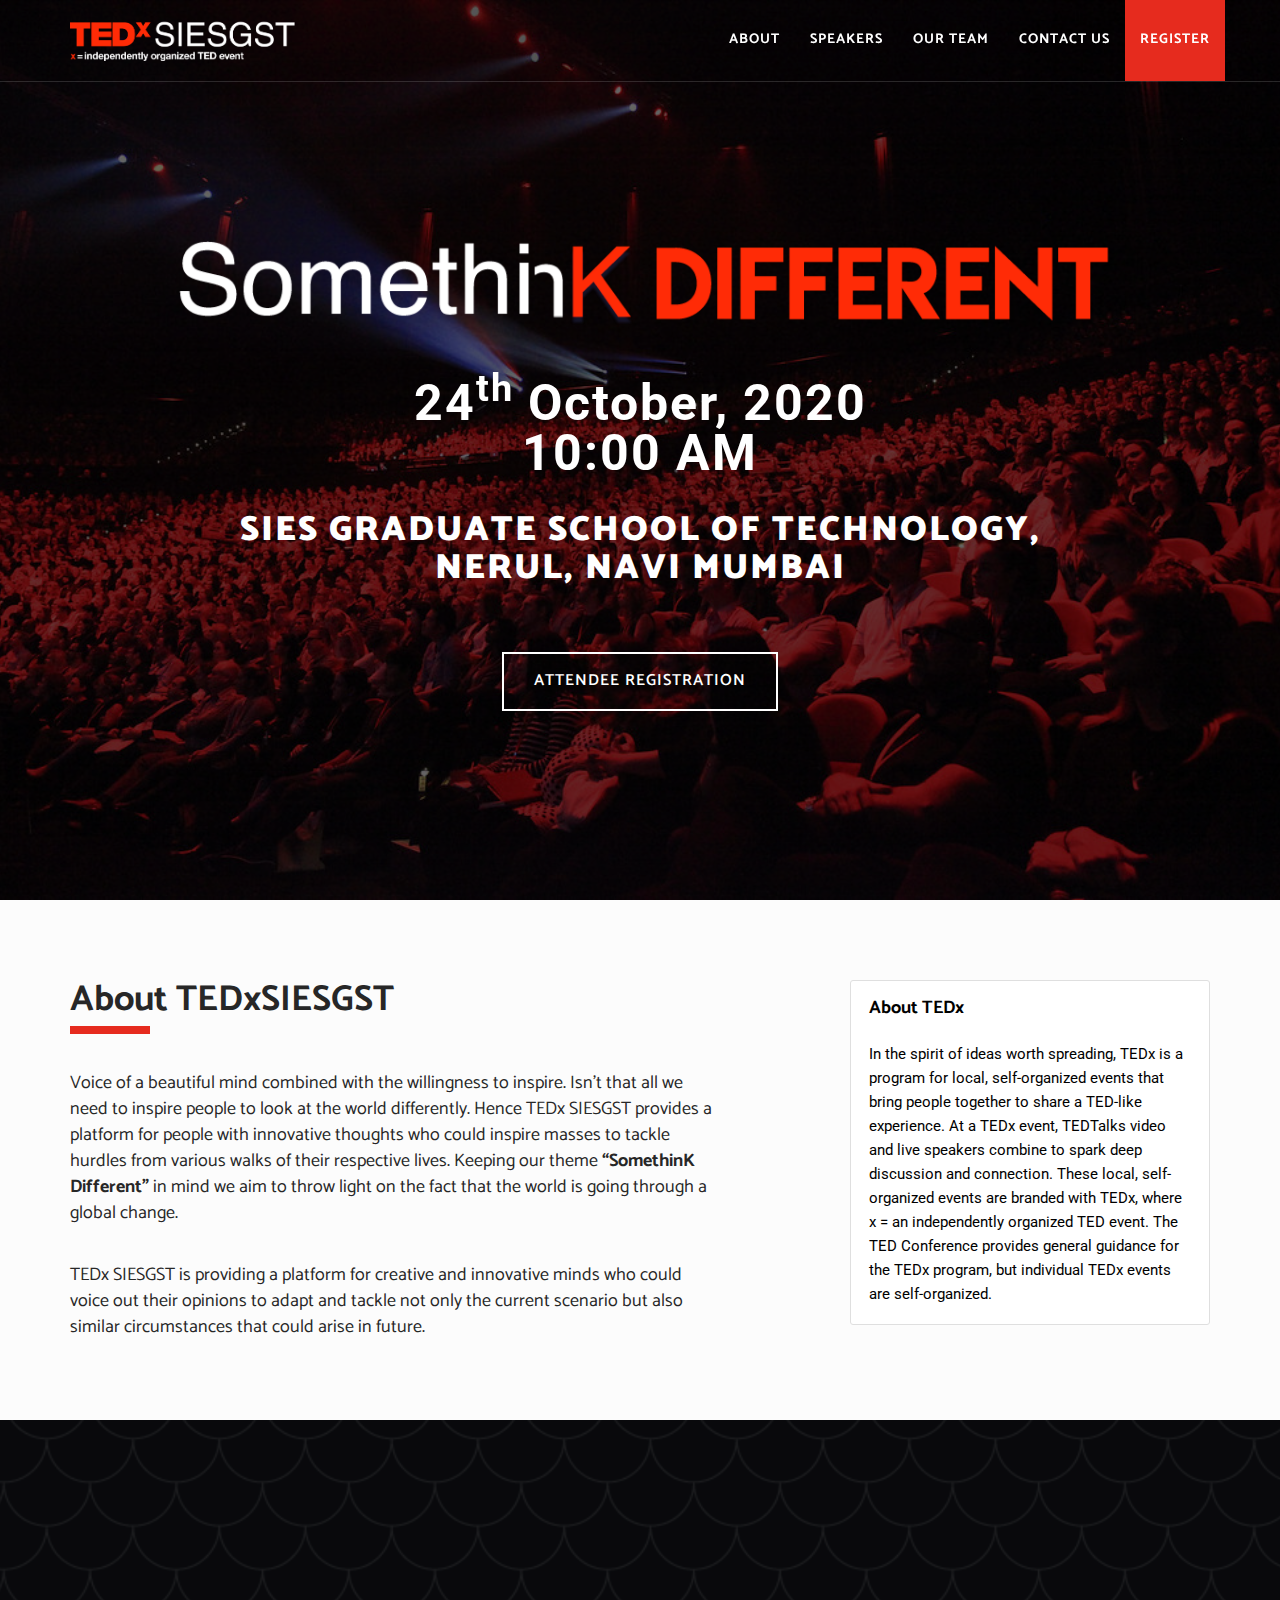
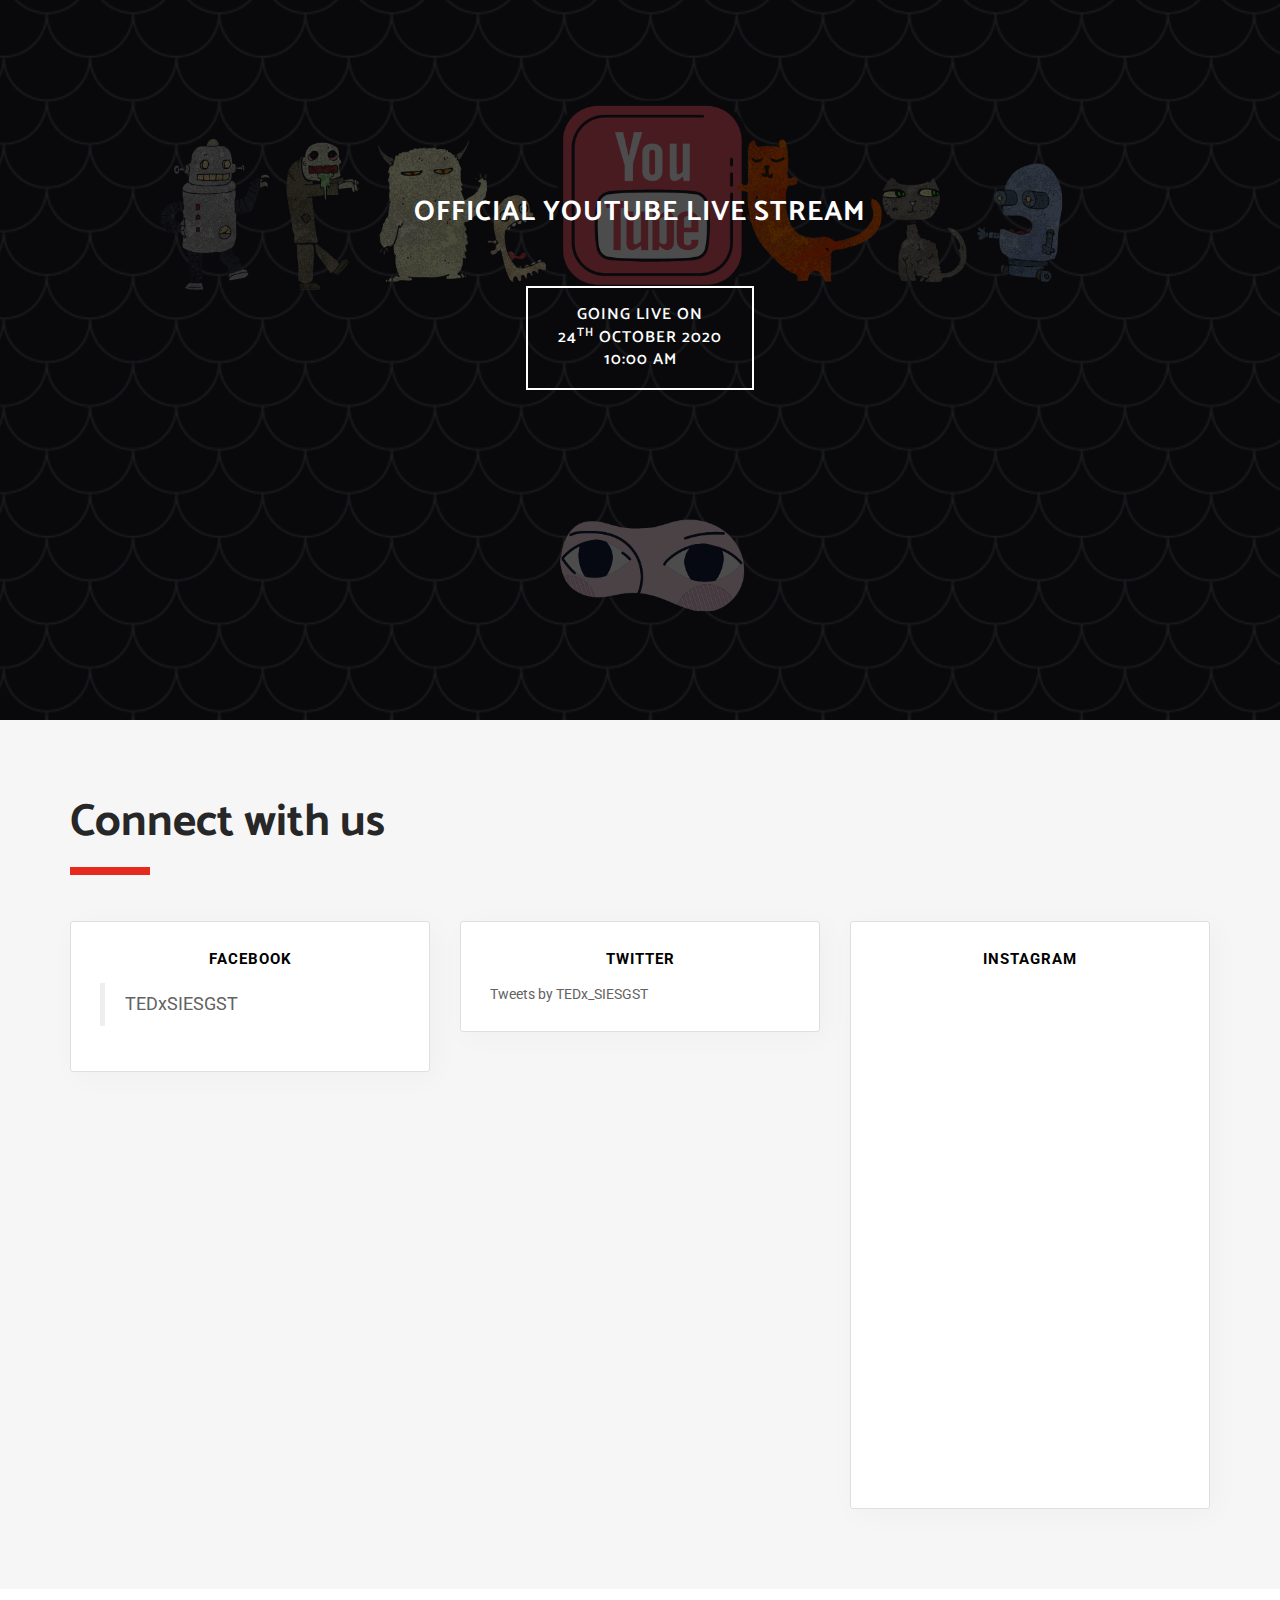
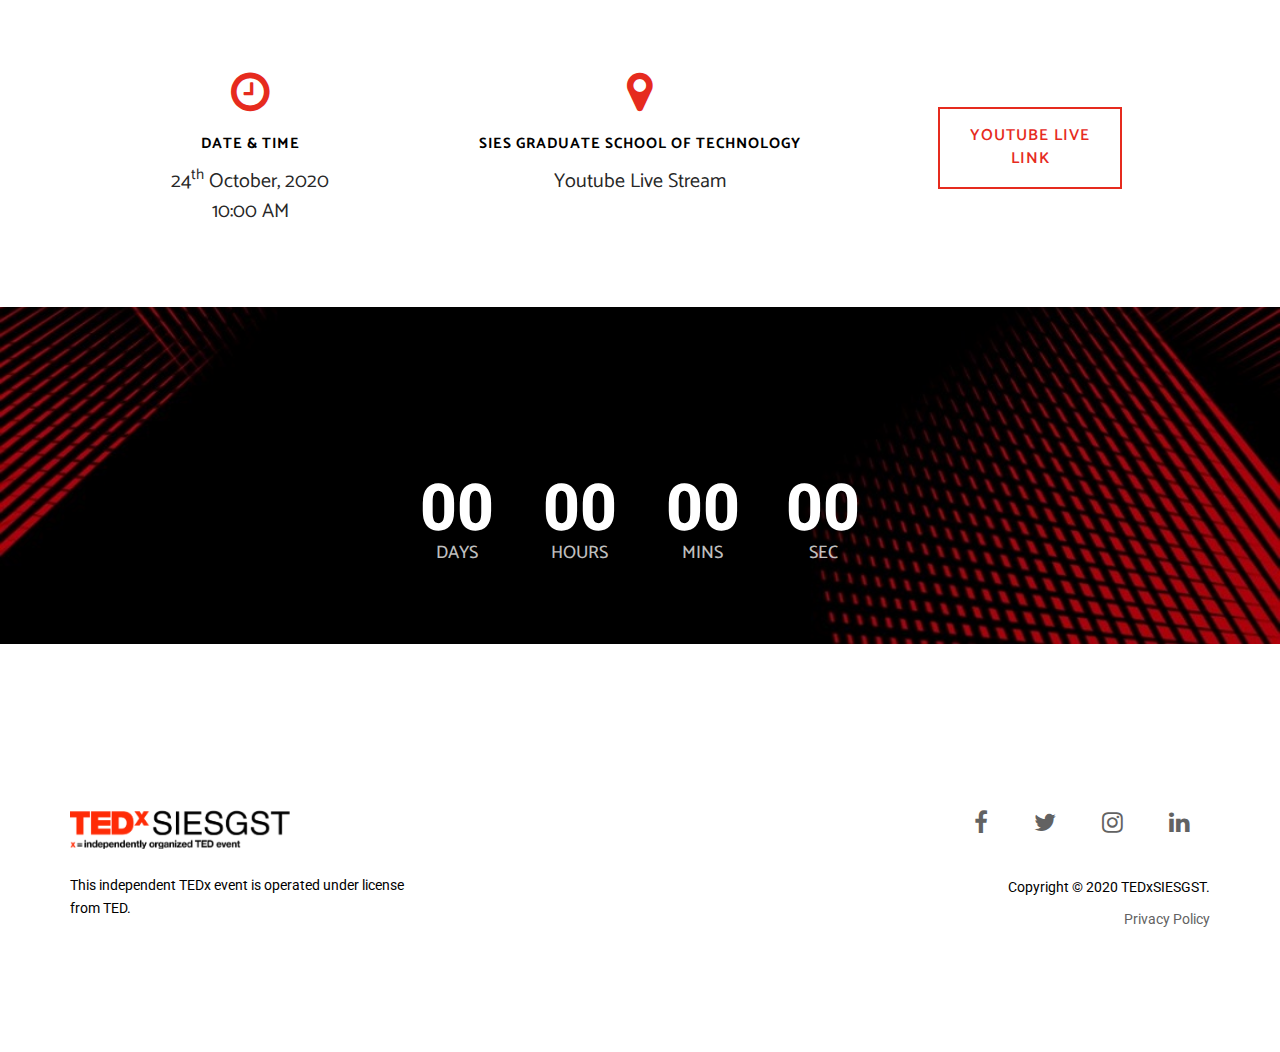
==== commit 1fbd911d: "live link in new tab" ====
--- a/index.html
+++ b/index.html
@@ -130,7 +130,7 @@
             <ul
               class="nav navbar-nav font-family-alt letter-spacing-1 text-uppercase font-weight-700"
             >
-              <li><a href="/about/" class="page-scroll">About</a></li>
+              <li><a href="/about/" class="line-height-unset">About</a></li>
               <li>
                 <a href="/speakers/" class="line-height-unset">Speakers</a>
               </li>
@@ -200,7 +200,7 @@
                         class="font-weight-700 letter-spacing-2 text-white xs-title-large sm-title-extra-large title-extra-large-3"
                       >
                         24<sup>th</sup> October, 2020<br />
-                        10 AM
+                        10:00 AM
                       </h3>
                       <p
                         class="font-family-alt text-white sm-title-small title-medium"
@@ -267,7 +267,7 @@
                         class="font-weight-700 letter-spacing-2 text-white xs-title-large sm-title-extra-large title-extra-large-3"
                       >
                         24<sup>th</sup> October, 2020<br />
-                        10 AM
+                        10:00 AM
                       </h3>
                       <p
                         class="font-family-alt text-white sm-title-small title-medium"
@@ -334,7 +334,7 @@
                         class="font-weight-700 letter-spacing-2 text-white xs-title-large sm-title-extra-large title-extra-large-3"
                       >
                         24<sup>th</sup> October, 2020<br />
-                        10 AM
+                        10:00 AM
                       </h3>
                       <p
                         class="font-family-alt text-white sm-title-small title-medium"
@@ -464,11 +464,10 @@
               </p>
               <br />
               <a
-                href="javascript: void(0)"
+                href="https://youtu.be/MsWcV0A6IwI" onclick="window.open(this.href,'_blank');return false;"
                 class="btn btn-outline-white sm-btn-medium btn-large margin-4-5 no-margin-bottom no-margin-rl"
-                disabled
               >
-                Going Live Soon
+                Going Live On <br> 24<sup>th</sup> October 2020 <br>10:00 AM
               </a>
             </div>
             <!-- //.col-md-8 -->
@@ -666,7 +665,7 @@
               class="margin-3 font-family-alt no-margin-bottom no-margin-rl title-small text-gray-dark-2"
             >
               24<sup>th</sup> October, 2020<br />
-              10 AM
+              10:00 AM
             </p>
           </div>
           <!-- //.col-sm-4 -->
@@ -695,9 +694,8 @@
             class="col-sm-4 xs-margin-8 xs-no-margin-bottom xs-no-margin-rl text-center"
           >
             <a
-              href="javascript: void(0)"
+              href="https://youtu.be/MsWcV0A6IwI" onclick="window.open(this.href,'_blank');return false;"
               class="btn btn-outline-base-color sm-btn-medium btn-large no-margin-rl"
-              disabled
             >
               <span>YouTube Live<br />Link</span>
             </a>
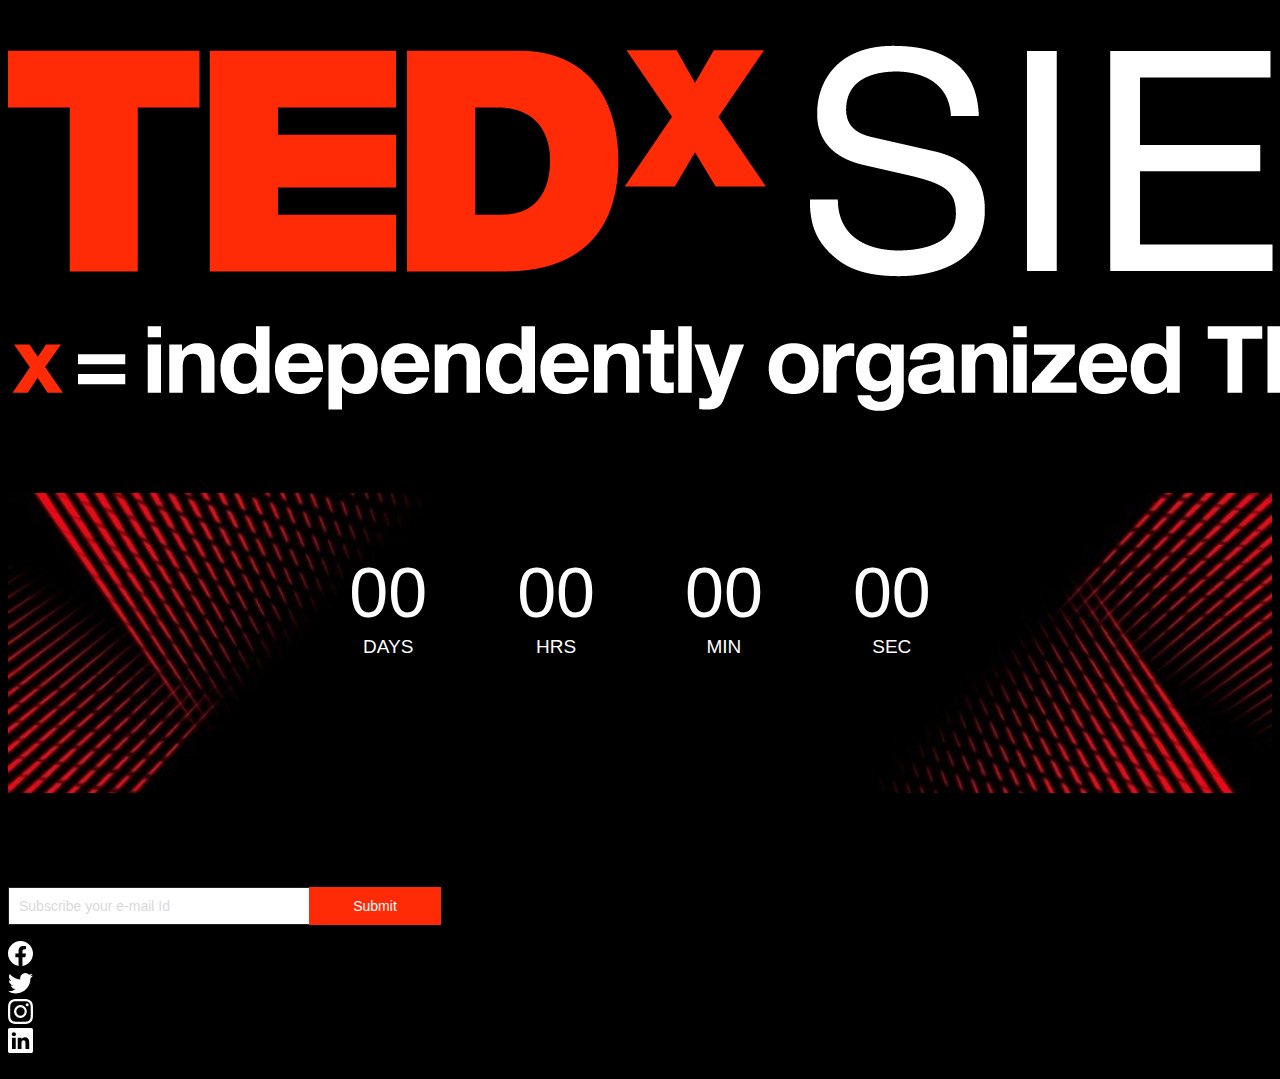
==== commit 56b09bfd: "coming soon 2022" ====
--- a/index.html
+++ b/index.html
@@ -1,856 +1,139 @@
 <!DOCTYPE html>
-<!--[if lt IE 7]>      <html class="no-js lt-ie9 lt-ie8 lt-ie7" lang="en"> <![endif]-->
-<!--[if IE 7]>         <html class="no-js lt-ie9 lt-ie8" lang="en"> <![endif]-->
-<!--[if IE 8]>         <html class="no-js lt-ie9" lang="en"> <![endif]-->
-<!--[if gt IE 8]><!-->
-<html class="no-js" lang="en">
-  <!--<![endif]-->
+<html lang="en">
 
-  <head>
-    <meta charset="utf-8" />
-    <meta
-      name="viewport"
-      content="width=device-width, initial-scale=1.0, maximum-scale=1"
-    />
-    <meta http-equiv="X-UA-Compatible" content="IE=edge" />
+<head>
+    <meta charset="UTF-8">
+    <meta http-equiv="X-UA-Compatible" content="IE=edge">
+    <meta name="viewport" content="width=device-width, initial-scale=1.0">
+    <title>TEDxSIESGST</title>
+    <link href="https://cdn.jsdelivr.net/npm/bootstrap@5.1.3/dist/css/bootstrap.min.css" rel="stylesheet"
+        integrity="sha384-1BmE4kWBq78iYhFldvKuhfTAU6auU8tT94WrHftjDbrCEXSU1oBoqyl2QvZ6jIW3" crossorigin="anonymous">
+    <link rel="stylesheet" type="text/css" href="css/index.css">
+    <link rel="shortcut icon" href="./images/logos/tedx.jpg">
 
-    <!-- Title, icon, description and keywords -->
-    <title>TEDxSIESGST | Home</title>
-    <link rel="shortcut icon" href="res/images/favicon.ico" />
-    <link rel="icon" href="res/images/favicon.ico" />
-    <link rel="apple-touch-icon" href="res/images/favicon.ico" />
-    <meta
-      name="description"
-      content="TEDxSIESGST, x = independently organised TED event. SomethinK Different. This October, at SIES Graduate School of Technology."
-    />
-    <meta
-      name="keywords"
-      content="TEDx, SIESGST, SIES Graduate School of Technology, Navi Mumbai, event, talks, home, official, online, live, website"
-    />
+    <meta name="title" content="TEDxSIESGST">
+    <meta name="description"
+        content="TEDxSIESGST is providing a platform for creative and innovative minds who could voice out their opinions to adapt and tackle not only the current scenario but also similar circumstances that could arise in future.">
+    <meta property="og:image" content="">
+    <meta property="og:url" content="https://tedxsiesgst.in/">
+    <meta property="og:site_name" content="TEDxSIESGST">
 
-    <!-- Social media tags -->
-    <!-- Open Graph -->
-    <meta property="og:title" content="TEDxSIESGST" />
-    <meta
-      property="og:description"
-      content="SomethinK Different. This October, at SIES Graduate School of Technology."
-    />
-    <meta property="og:image" content="https://tedxsiesgst.live/og_icon.png" />
-    <meta property="og:url" content="https://tedxsiesgst.live" />
-    <meta property="og:type" content="website" />
-    <meta property="og:image:type" content="image/png" />
-    <meta property="og:image:width" content="512" />
-    <meta property="og:image:height" content="512" />
-    <meta property="og:image:alt" content="TEDxSIESGST" />
-    <!-- Twitter -->
-    <meta name="twitter:card" content="summary_large_image" />
-    <meta name="twitter:site" content="@TEDxSIESGST" />
-    <meta name="twitter:title" content="TEDxSIESGST" />
-    <meta
-      name="twitter:description"
-      content="SomethinK Different. This October, at SIES Graduate School of Technology."
-    />
-    <meta name="twitter:image" content="https://tedxsiesgst.live/og_icon.png" />
-    <!-- Google+ -->
-    <meta itemprop="name" content="TEDxSIESGST" />
-    <meta
-      itemprop="description"
-      content="SomethinK Different. This October, at SIES Graduate School of Technology."
-    />
-    <meta itemprop="image" content="https://tedxsiesgst.live/og_icon.png" />
+    <meta name="twitter:title" content="TEDxSIESGST">
+    <meta name="twitter:description"
+        content="TEDxSIESGST provides a platform for creative and innovative minds who could voice out their opinions to adapt and tackle not only the current scenario but also similar circumstances that could arise in future.">
+    <meta name="twitter:image" content="">
+    <meta name="twitter:image:alt" content="TEDxSIESGST">
+    <meta name="twitter:card" content="">
+    <meta name="twitter:site" content="@TEDxSIESGST">
 
-    <!-- Browser themes -->
-    <!-- Chrome, Firefox OS and Opera -->
-    <meta name="theme-color" content="#000" />
-    <!-- Windows Phone -->
-    <meta name="msapplication-navbutton-color" content="#000" />
-    <!-- iOS Safari -->
-    <meta name="apple-mobile-web-app-status-bar-style" content="#000" />
+    <meta name="image" property="og:image" content="">
+    <meta name="author" content="TEDxSIESGST">
 
-    <!-- Bootstrap -->
-    <link rel="stylesheet" href="res/css/bootstrap.min.css" />
 
-    <!-- Font Icons -->
-    <link rel="stylesheet" href="res/css/font-awesome.min.css" />
+</head>
 
-    <!-- Plugins -->
-    <link rel="stylesheet" href="res/css/flickity.min.css" />
-    <link rel="stylesheet" href="res/css/magnific-popup.css" />
+<body>
 
-    <!-- Main styles -->
-    <link rel="stylesheet" href="res/css/main.css" />
-    <link rel="stylesheet" href="res/css/style.css" />
+    <div class="container text-center pt-5">
+        <div class="row justify-content-center">
+            <div class="col-lg-4 col-md-6 col-8">
+                <img src="./images/logos/dark.png" alt="" class="w-100">
+            </div>
+            <h2 class="text-white mt-5">
+                Stay Tuned We're Launching Soon.
+            </h2>
+        </div>
+    </div>
+    <div class="countdown_container">
+        <div class="countdown styled text-white">
 
-    <!-- Color skin -->
-    <link rel="stylesheet" href="res/css/color_red.css" />
+        </div>
+    </div>
 
-    <!-- Modernizr JS for IE8 support of HTML5 elements and media queries -->
-    <!--[if lt IE 8]>
-      <script src="res/js/modernizr.min.js"></script>
-    <![endif]-->
-  </head>
+    <div class="container text-center">
+        <div class="row justify-content-center">
+            <div class="col-lg-4 col-md-6 col-8 py-4 text-white">
+                <h4>
+                    Subscribe To Get Notified
+                </h4>
+                <br>
+                <div id="subscribe">
+                    <form method="POST" id="contactForm" name="contactForm">
+                        <p class="subscribe-input"><input type="email" name="Email" size="20"
+                                placeholder="Subscribe your e-mail Id" value="" required><input type="submit"
+                                value="Submit" name="Submit"></p>
+                    </form>
+                </div>
+            </div>
+        </div>
+    </div>
+    <footer class="container pb-3">
+        <div class="row justify-content-center text-center">
+            <div class="col-lg-4">
+                <div class="row justify-content-center">
+                    <div class="col-2">
+                        <a href="https://www.facebook.com/tedxsiesgst/" target="_blank" style="text-decoration: none;">
+                            <svg xmlns="http://www.w3.org/2000/svg" width="25" height="25" fill="currentColor"
+                                class="bi icons bi-facebook" viewBox="0 0 16 16" style="color: white;">
+                                <path
+                                    d="M16 8.049c0-4.446-3.582-8.05-8-8.05C3.58 0-.002 3.603-.002 8.05c0 4.017 2.926 7.347 6.75 7.951v-5.625h-2.03V8.05H6.75V6.275c0-2.017 1.195-3.131 3.022-3.131.876 0 1.791.157 1.791.157v1.98h-1.009c-.993 0-1.303.621-1.303 1.258v1.51h2.218l-.354 2.326H9.25V16c3.824-.604 6.75-3.934 6.75-7.951z" />
+                            </svg>
+                        </a>
+                    </div>
+                    <div class="col-2">
+                        <a href="https://twitter.com/tedxsiesgst" target="_blank" style="text-decoration: none;">
+                            <svg xmlns="http://www.w3.org/2000/svg" width="25" height="25" fill="currentColor"
+                                class="bi icons bi-twitter" viewBox="0 0 16 16" style="color: white;">
+                                <path
+                                    d="M5.026 15c6.038 0 9.341-5.003 9.341-9.334 0-.14 0-.282-.006-.422A6.685 6.685 0 0 0 16 3.542a6.658 6.658 0 0 1-1.889.518 3.301 3.301 0 0 0 1.447-1.817 6.533 6.533 0 0 1-2.087.793A3.286 3.286 0 0 0 7.875 6.03a9.325 9.325 0 0 1-6.767-3.429 3.289 3.289 0 0 0 1.018 4.382A3.323 3.323 0 0 1 .64 6.575v.045a3.288 3.288 0 0 0 2.632 3.218 3.203 3.203 0 0 1-.865.115 3.23 3.23 0 0 1-.614-.057 3.283 3.283 0 0 0 3.067 2.277A6.588 6.588 0 0 1 .78 13.58a6.32 6.32 0 0 1-.78-.045A9.344 9.344 0 0 0 5.026 15z" />
+                            </svg>
+                        </a>
+                    </div>
+                    <div class="col-2">
+                        <a href="https://www.instagram.com/tedxsiesgst/" target="_blank" style="text-decoration: none;">
+                            <svg xmlns="http://www.w3.org/2000/svg" width="25" height="25" fill="currentColor"
+                                class="bi icons bi-instagram" viewBox="0 0 16 16" style="color: white;">
+                                <path
+                                    d="M8 0C5.829 0 5.556.01 4.703.048 3.85.088 3.269.222 2.76.42a3.917 3.917 0 0 0-1.417.923A3.927 3.927 0 0 0 .42 2.76C.222 3.268.087 3.85.048 4.7.01 5.555 0 5.827 0 8.001c0 2.172.01 2.444.048 3.297.04.852.174 1.433.372 1.942.205.526.478.972.923 1.417.444.445.89.719 1.416.923.51.198 1.09.333 1.942.372C5.555 15.99 5.827 16 8 16s2.444-.01 3.298-.048c.851-.04 1.434-.174 1.943-.372a3.916 3.916 0 0 0 1.416-.923c.445-.445.718-.891.923-1.417.197-.509.332-1.09.372-1.942C15.99 10.445 16 10.173 16 8s-.01-2.445-.048-3.299c-.04-.851-.175-1.433-.372-1.941a3.926 3.926 0 0 0-.923-1.417A3.911 3.911 0 0 0 13.24.42c-.51-.198-1.092-.333-1.943-.372C10.443.01 10.172 0 7.998 0h.003zm-.717 1.442h.718c2.136 0 2.389.007 3.232.046.78.035 1.204.166 1.486.275.373.145.64.319.92.599.28.28.453.546.598.92.11.281.24.705.275 1.485.039.843.047 1.096.047 3.231s-.008 2.389-.047 3.232c-.035.78-.166 1.203-.275 1.485a2.47 2.47 0 0 1-.599.919c-.28.28-.546.453-.92.598-.28.11-.704.24-1.485.276-.843.038-1.096.047-3.232.047s-2.39-.009-3.233-.047c-.78-.036-1.203-.166-1.485-.276a2.478 2.478 0 0 1-.92-.598 2.48 2.48 0 0 1-.6-.92c-.109-.281-.24-.705-.275-1.485-.038-.843-.046-1.096-.046-3.233 0-2.136.008-2.388.046-3.231.036-.78.166-1.204.276-1.486.145-.373.319-.64.599-.92.28-.28.546-.453.92-.598.282-.11.705-.24 1.485-.276.738-.034 1.024-.044 2.515-.045v.002zm4.988 1.328a.96.96 0 1 0 0 1.92.96.96 0 0 0 0-1.92zm-4.27 1.122a4.109 4.109 0 1 0 0 8.217 4.109 4.109 0 0 0 0-8.217zm0 1.441a2.667 2.667 0 1 1 0 5.334 2.667 2.667 0 0 1 0-5.334z" />
+                            </svg>
+                        </a>
+                    </div>
+                    <div class="col-2">
+                        <a href="https://www.linkedin.com/company/tedxsiesgst" target="_blank"
+                            style="text-decoration: none;">
+                            <svg xmlns="http://www.w3.org/2000/svg" width="25" height="25" fill="currentColor"
+                                class="bi icons bi-linkedin" viewBox="0 0 16 16" style="color: white;">
+                                <path
+                                    d="M0 1.146C0 .513.526 0 1.175 0h13.65C15.474 0 16 .513 16 1.146v13.708c0 .633-.526 1.146-1.175 1.146H1.175C.526 16 0 15.487 0 14.854V1.146zm4.943 12.248V6.169H2.542v7.225h2.401zm-1.2-8.212c.837 0 1.358-.554 1.358-1.248-.015-.709-.52-1.248-1.342-1.248-.822 0-1.359.54-1.359 1.248 0 .694.521 1.248 1.327 1.248h.016zm4.908 8.212V9.359c0-.216.016-.432.08-.586.173-.431.568-.878 1.232-.878.869 0 1.216.662 1.216 1.634v3.865h2.401V9.25c0-2.22-1.184-3.252-2.764-3.252-1.274 0-1.845.7-2.165 1.193v.025h-.016a5.54 5.54 0 0 1 .016-.025V6.169h-2.4c.03.678 0 7.225 0 7.225h2.4z" />
+                            </svg>
+                        </a>
+                    </div>
+                </div>
+            </div>
+        </div>
+        <div class="row text-center text-white mt-5">
+            <div class="col-12" style="font-size: 12px;">
+                &copy; 2022 TEDxSIESGST
+            </div>
 
-  <body id="page-top">
-    <!-- Navigation Start -->
-    <nav id="navigation" class="navbar navbar-fixed-top">
-      <div class="container">
-        <div class="row">
-          <div class="navbar-header col-lg-3">
-            <button
-              type="button"
-              class="navbar-toggle collapsed"
-              data-toggle="collapse"
-              data-target="#navbar"
-            >
-              <span class="sr-only">Toggle navigation</span>
-              <span class="icon-bar"></span>
-              <span class="icon-bar"></span>
-              <span class="icon-bar"></span>
-            </button>
+        </div>
+    </footer>
 
-            <a
-              class="navbar-brand font-family-alt letter-spacing-1 text-extra-large text-uppercase"
-              href="/"
-            >
-              <img
-                class="logo-navbar-dark"
-                src="res/images/logos/dark.png"
-                alt="TEDxSIESGST"
-              />
-              <img
-                class="logo-navbar-white"
-                src="res/images/logos/light.png"
-                alt="TEDx_SIESGST"
-              />
-            </a>
-          </div>
-          <!-- //.navbar-header -->
+    <!--Scripts-->
+    <script type="text/javascript" src="js/jquery-1.9.1.min.js"></script>
+    <script type="text/javascript" src="js/jquery.countdown.js"></script>
+    <script type="text/javascript" src="js/index.js"></script>
+    <script>
+        const scriptURL = 'https://script.google.com/macros/s/AKfycbykympRlNaypzUKaFWoJ-7uzvQlry4bn0oWgZgTKWwQgumXSGZJejdBfbzeFjYmjemVdg/exec'
+        const form = document.forms['contactForm']
+        form.addEventListener('submit', e => {
+            e.preventDefault()
+            fetch(scriptURL, { method: 'POST', body: new FormData(form) })
+                .then(response => alert("Thank you for subscribing. We will keep you posted."))
+                .catch(error => console.error(error.message))
+            document.getElementById("contactForm").reset();
+        });
+    </script>
+</body>
 
-          <div id="navbar" class="navbar-collapse collapse col-lg-9 pull-right">
-            <ul
-              class="nav navbar-nav font-family-alt letter-spacing-1 text-uppercase font-weight-700"
-            >
-              <li><a href="/about/" class="line-height-unset">About</a></li>
-              <li>
-                <a href="/speakers/" class="line-height-unset">Speakers</a>
-              </li>
-              <li>
-                <a href="/our-team/" class="line-height-unset">Our Team</a>
-              </li>
-              <li>
-                <a href="/contact/" class="line-height-unset">Contact Us</a>
-              </li>
-              <li class="bg-base-color">
-                <a href="/register/" class="line-height-unset width-100">
-                  Register
-                </a>
-              </li>
-            </ul>
-          </div>
-          <!-- //.navbar-collapse -->
-        </div>
-        <!-- //.row -->
-      </div>
-      <!-- //.container -->
-    </nav>
-    <!-- //Navigation End -->
-
-    <!-- Section - Home Start -->
-    <section
-      id="home-bg-slideshow"
-      class="bg-gray-dark-2 height-100 no-padding overflow-hidden width-100"
-    >
-      <!-- BG Slideshow -->
-      <!-- Slide Show Image 1-->
-
-      <div
-        class="bg-slideshow-wrapper flexslider height-100 no-border no-border-radius no-margin width-100"
-      >
-        <div class="slides height-100 width-100">
-          <div
-            class="bg-cover bg-overlay-black-6 display-block height-100 width-100"
-          >
-            <div
-              class="display-table height-100 position-absolute position-top position-left width-100"
-            >
-              <div class="display-table-cell vertical-align-middle">
-                <div class="container">
-                  <div class="row">
-                    <div class="col-md-10 col-md-offset-1 text-center">
-                      <picture>
-                        <source
-                          media="(min-width: 900px)"
-                          srcset="./res/images/logos/SD2.png"
-                        />
-                        <source
-                          media="(min-width: 300px)"
-                          srcset="./res/images/logos/SD.png"
-                        />
-                        <img
-                          src="OtherImage.png"
-                          alt="IfItDoesntMatchAnyMedia"
-                        />
-                      </picture>
-
-                      <!--   <h1 class="font-family-alt font-weight-900 letter-spacing-2 text-white xs-title-extra-large sm-title-extra-large-3 title-extra-large-5">
-                      <span class="text-base-color">SomethinK</span> Different
-                    </h1> -->
-                      <br />
-                      <h3
-                        class="font-weight-700 letter-spacing-2 text-white xs-title-large sm-title-extra-large title-extra-large-3"
-                      >
-                        24<sup>th</sup> October, 2020<br />
-                        10:00 AM
-                      </h3>
-                      <p
-                        class="font-family-alt text-white sm-title-small title-medium"
-                      ></p>
-                      <br />
-                      <h4
-                        class="font-family-alt font-weight-900 letter-spacing-2 text-uppercase text-white xs-title-small sm-title-medium title-extra-large"
-                      >
-                        SIES Graduate School of Technology, Nerul, Navi Mumbai
-                      </h4>
-                      <br />
-                      <a
-                        href="/register/"
-                        class="btn btn-outline-white sm-btn-medium btn-large margin-4-5 no-margin-bottom no-margin-rl"
-                      >
-                        Attendee Registration
-                      </a>
-                    </div>
-                    <!-- //.col-md-10 -->
-                  </div>
-                  <!-- //.row -->
-                </div>
-                <!-- //.container -->
-              </div>
-              <!-- //.display-table-cell -->
-            </div>
-            <!-- //.display-table -->
-          </div>
-          <!-- //.bg-cover -->
-
-          <!-- Slide Show Image 2-->
-          <div
-            class="bg-cover bg-overlay-black-3 display-block height-100 width-100"
-          >
-            <div
-              class="display-table height-100 position-absolute position-top position-left width-100"
-            >
-              <div class="display-table-cell vertical-align-middle">
-                <div class="container">
-                  <div class="row">
-                    <div class="col-md-10 col-md-offset-1 text-center">
-                      <!--
-                    <h1 class="font-family-alt font-weight-900 letter-spacing-2 text-white xs-title-extra-large sm-title-extra-large-3 title-extra-large-5">
-                      <span class="text-base-color">SomethinK</span> Different
-                    </h1> -->
-
-                      <picture>
-                        <source
-                          media="(min-width: 900px)"
-                          srcset="./res/images/logos/SD2.png"
-                        />
-                        <source
-                          media="(min-width: 300px)"
-                          srcset="./res/images/logos/SD.png"
-                        />
-                        <img
-                          src="OtherImage.png"
-                          alt="IfItDoesntMatchAnyMedia"
-                        />
-                      </picture>
-
-                      <br />
-                      <h3
-                        class="font-weight-700 letter-spacing-2 text-white xs-title-large sm-title-extra-large title-extra-large-3"
-                      >
-                        24<sup>th</sup> October, 2020<br />
-                        10:00 AM
-                      </h3>
-                      <p
-                        class="font-family-alt text-white sm-title-small title-medium"
-                      ></p>
-                      <br />
-                      <h4
-                        class="font-family-alt font-weight-900 letter-spacing-2 text-uppercase text-white xs-title-small sm-title-medium title-extra-large"
-                      >
-                        SIES Graduate School of Technology, Nerul, Navi Mumbai
-                      </h4>
-                      <br />
-                      <a
-                        href="/register/"
-                        class="btn btn-outline-white sm-btn-medium btn-large margin-4-5 no-margin-bottom no-margin-rl"
-                      >
-                        Attendee Registration
-                      </a>
-                    </div>
-                    <!-- //.col-md-10 -->
-                  </div>
-                  <!-- //.row -->
-                </div>
-                <!-- //.container -->
-              </div>
-              <!-- //.display-table-cell -->
-            </div>
-            <!-- //.display-table -->
-          </div>
-          <!-- //.bg-cover -->
-
-          <!-- Slide Show Image 3-->
-
-          <div
-            class="bg-cover bg-overlay-black-7 display-block height-100 width-100"
-          >
-            <div
-              class="display-table height-100 position-absolute position-top position-left width-100"
-            >
-              <div class="display-table-cell vertical-align-middle">
-                <div class="container">
-                  <div class="row">
-                    <div class="col-md-10 col-md-offset-1 text-center">
-                      <!-- <h1 class="font-family-alt font-weight-900 letter-spacing-2 text-white xs-title-extra-large sm-title-extra-large-3 title-extra-large-5">
-                      <span class="text-base-color">SomethinK</span> Different 
-                    </h1> -->
-
-                      <picture>
-                        <source
-                          media="(min-width: 900px)"
-                          srcset="./res/images/logos/SD2.png"
-                        />
-                        <source
-                          media="(min-width: 300px)"
-                          srcset="./res/images/logos/SD.png"
-                        />
-                        <img
-                          src="OtherImage.png"
-                          alt="IfItDoesntMatchAnyMedia"
-                        />
-                      </picture>
-
-                      <br />
-                      <h3
-                        class="font-weight-700 letter-spacing-2 text-white xs-title-large sm-title-extra-large title-extra-large-3"
-                      >
-                        24<sup>th</sup> October, 2020<br />
-                        10:00 AM
-                      </h3>
-                      <p
-                        class="font-family-alt text-white sm-title-small title-medium"
-                      ></p>
-                      <br />
-                      <h4
-                        class="font-family-alt font-weight-900 letter-spacing-2 text-uppercase text-white xs-title-small sm-title-medium title-extra-large"
-                      >
-                        SIES Graduate School of Technology, Nerul, Navi Mumbai
-                      </h4>
-                      <br />
-                      <a
-                        href="/register/"
-                        class="btn btn-outline-white sm-btn-medium btn-large margin-4-5 no-margin-bottom no-margin-rl"
-                      >
-                        Attendee Registration
-                      </a>
-                    </div>
-                    <!-- //.col-md-10 -->
-                  </div>
-                  <!-- //.row -->
-                </div>
-                <!-- //.container -->
-              </div>
-              <!-- //.display-table-cell -->
-            </div>
-            <!-- //.display-table -->
-          </div>
-          <!-- //.bg-cover -->
-        </div>
-        <!-- //.slides -->
-      </div>
-      <!-- //.bg-slideshow-wrapper -->
-    </section>
-    <!-- //Section - Home End -->
-
-    <!-- Section - About Start -->
-    <section id="about" class="bg-white-3 pull-up">
-      <div class="container">
-        <div class="row">
-          <div class="col-sm-6 col-md-7">
-            <h1
-              class="font-family-alt font-weight-700 sm-title-large title-extra-large-1 text-gray-dark-2"
-            >
-              About TEDxSIESGST
-            </h1>
-            <span
-              class="bg-base-color margin-1 no-margin-bottom no-margin-rl separator-line-extra-thick-long"
-            ></span>
-            <div class="row">
-              <div class="col-md-12">
-                <p
-                  class="font-family-alt margin-5-5 no-margin-bottom no-margin-rl sm-text-large text-extra-large text-gray-dark-2"
-                >
-                  Voice of a beautiful mind combined with the willingness to
-                  inspire. Isn't that all we need to inspire people to look at
-                  the world differently. Hence TEDx SIESGST provides a platform
-                  for people with innovative thoughts who could inspire masses
-                  to tackle hurdles from various walks of their respective
-                  lives. Keeping our theme <b>“SomethinK Different” </b>in mind
-                  we aim to throw light on the fact that the world is going
-                  through a global change.
-                </p>
-                <p
-                  class="font-family-alt margin-5-5 no-margin-bottom no-margin-rl sm-text-large text-extra-large text-gray-dark-2"
-                >
-                  TEDx SIESGST is providing a platform for creative and
-                  innovative minds who could voice out their opinions to adapt
-                  and tackle not only the current scenario but also similar
-                  circumstances that could arise in future.
-                </p>
-              </div>
-              <!-- //.col-sm-6 -->
-            </div>
-            <!-- //.row -->
-          </div>
-          <!-- //.col-sm-6 -->
-
-          <div
-            class="col-sm-6 col-md-4 col-md-offset-1 xs-margin-8 xs-no-margin-rl xs-no-margin-bottom"
-          >
-            <div class="testimonial">
-              <div
-                class="bg-white border border-gray-light border-round padding-5 width-100"
-              >
-                <h4 class="font-weight-700 font-family-alt">About TEDx</h4>
-                <br />
-                <p class="no-margin text-gray-dark- text-large">
-                  In the spirit of ideas worth spreading, TEDx is a program for
-                  local, self-organized events that bring people together to
-                  share a TED-like experience. At a TEDx event, TEDTalks video
-                  and live speakers combine to spark deep discussion and
-                  connection. These local, self-organized events are branded
-                  with TEDx, where x = an independently organized TED event. The
-                  TED Conference provides general guidance for the TEDx program,
-                  but individual TEDx events are self-organized.
-                </p>
-              </div>
-              <!-- //.bg-white -->
-            </div>
-            <!-- //.testimonial -->
-          </div>
-          <!-- //.col-sm-6 -->
-        </div>
-      </div>
-      <!-- //.container -->
-    </section>
-    <!-- //Section - About End -->
-
-    <!-- Section - Venue Start -->
-    <section
-      id="venue"
-      class="bg-cover bg-overlay-black-7 display-table height-100 no-padding width-100"
-    >
-      <div class="display-table-cell vertical-align-middle">
-        <div class="container">
-          <div class="row">
-            <div class="col-md-8 col-md-offset-2 text-center">
-              <!-- <br><br><h3 class="display-block font-family-alt font-weight-900 letter-spacing-2 text-uppercase text-white xs-title-extra-large-4 title-extra-large-4">
-              Watch Live
-            </h3>----->
-              <br />
-              <p
-                class="font-family-alt letter-spacing-1 margin-3 no-margin-bottom no-margin-rl text-white xs-title-small title-large text-uppercase font-weight-700"
-              >
-                Official YouTube Live Stream<br />
-              </p>
-              <br />
-              <a
-                href="https://youtu.be/MsWcV0A6IwI" onclick="window.open(this.href,'_blank');return false;"
-                class="btn btn-outline-white sm-btn-medium btn-large margin-4-5 no-margin-bottom no-margin-rl"
-              >
-                Going Live On <br> 24<sup>th</sup> October 2020 <br>10:00 AM
-              </a>
-            </div>
-            <!-- //.col-md-8 -->
-          </div>
-          <!-- //.row -->
-        </div>
-        <!-- //.container -->
-      </div>
-      <!-- //.display-table-cell -->
-    </section>
-    <!-- //Section - Venue End -->
-
-    <!-- Section - Social start -->
-    <section id="social" class="bg-gray-light-2 pull-up">
-      <div class="container">
-        <div class="row">
-          <div class="col-md-6">
-            <h1
-              class="font-family-alt font-weight-700 sm-title-large title-extra-large-2 text-gray-dark-2"
-            >
-              Connect with us
-            </h1>
-            <span
-              class="bg-base-color margin-4 no-margin-bottom no-margin-rl separator-line-extra-thick-long"
-            ></span>
-          </div>
-        </div>
-        <!-- //.row -->
-        <br /><br />
-        <div class="row">
-          <!-- Social Box -->
-          <div class="features-box col-sm-6 col-md-4">
-            <div
-              class="border border-gray-light border-round box-shadow-yes position-relative bg-white"
-            >
-              <div
-                class="display-table height-100 no-padding-rl padding-7 width-100"
-              >
-                <div
-                  class="display-table-cell no-padding-tb padding-8 vertical-align-middle"
-                >
-                  <span
-                    class="display-block font-weight-700 letter-spacing-1 text-large text-uppercase margin-4 no-margin-rl no-margin-top text-center"
-                  >
-                    Facebook
-                  </span>
-
-                  <!-- Facebook plugin -->
-                  <div id="fb-root"></div>
-
-                  <script>
-                    (function (d, s, id) {
-                      var js,
-                        fjs = d.getElementsByTagName(s)[0];
-                      if (d.getElementById(id)) return;
-                      js = d.createElement(s);
-                      js.id = id;
-                      js.src =
-                        "https://connect.facebook.net/en_GB/sdk.js#xfbml=1&version=v2.10&appId=203606196348015";
-                      fjs.parentNode.insertBefore(js, fjs);
-                    })(document, "script", "facebook-jssdk");
-                  </script>
-
-                  <div
-                    class="fb-page"
-                    data-href="https://www.facebook.com/tedxsiesgst"
-                    data-tabs="timeline"
-                    data-small-header="true"
-                    data-adapt-container-width="true"
-                    data-hide-cover="true"
-                    data-show-facepile="false"
-                  >
-                    <blockquote
-                      cite="https://www.facebook.com/tedxsiesgst"
-                      class="fb-xfbml-parse-ignore"
-                    >
-                      <a href="https://www.facebook.com/tedxsiesgst"
-                        >TEDxSIESGST</a
-                      >
-                    </blockquote>
-                  </div>
-                  <!-- //Facebook plugin -->
-                </div>
-                <!-- //.display-table-cell -->
-              </div>
-              <!-- //.display-table -->
-            </div>
-            <!-- //.border -->
-          </div>
-          <!-- //Social Box -->
-
-          <!-- Social Box -->
-          <div
-            class="features-box col-sm-6 col-md-4 xs-margin-4 xs-no-margin-rl xs-no-margin-bottom"
-          >
-            <div
-              class="border border-gray-light border-round box-shadow-yes position-relative bg-white"
-            >
-              <div
-                class="display-table height-100 no-padding-rl padding-7 width-100"
-              >
-                <div
-                  class="display-table-cell no-padding-tb padding-8 vertical-align-middle"
-                >
-                  <span
-                    class="display-block font-weight-700 letter-spacing-1 text-large text-uppercase margin-4 no-margin-rl no-margin-top text-center"
-                  >
-                    Twitter
-                  </span>
-
-                  <!-- Twitter timeline -->
-                  <a
-                    class="twitter-timeline"
-                    data-height="493"
-                    data-chrome="noheader, nofooter"
-                    data-dnt="true"
-                    href="https://twitter.com/tedxsiesgst"
-                    >Tweets by TEDx_SIESGST</a
-                  >
-                  <script
-                    async
-                    src="https://platform.twitter.com/widgets.js"
-                    charset="utf-8"
-                  ></script>
-                  <!-- //Twitter timeline -->
-                </div>
-                <!-- //.display-table-cell -->
-              </div>
-              <!-- //.display-table -->
-            </div>
-            <!-- //.border -->
-          </div>
-          <!-- //Social Box -->
-
-          <!-- Social Box -->
-          <div
-            class="features-box col-sm-6 col-md-4 sm-margin-4 sm-no-margin-rl sm-no-margin-bottom"
-          >
-            <div
-              class="border border-gray-light border-round box-shadow-yes position-relative bg-white"
-            >
-              <div
-                class="display-table height-100 no-padding-rl padding-7 width-100"
-              >
-                <div
-                  class="display-table-cell no-padding-tb padding-8 vertical-align-middle"
-                >
-                  <span
-                    class="display-block font-weight-700 letter-spacing-1 text-large text-uppercase margin-4 no-margin-rl no-margin-top text-center"
-                  >
-                    Instagram
-                  </span>
-
-                  <!-- Instagram posts -->
-                  <script src="https://snapwidget.com/js/snapwidget.js"></script>
-                  <div style="height: 500px; overflow-y: auto">
-                    <iframe
-                      src="https://snapwidget.com/embed/860219"
-                      class="snapwidget-widget"
-                      allowTransparency="true"
-                      frameborder="0"
-                      style="border: none; width: 100%"
-                    ></iframe>
-                  </div>
-                  <!-- //Instagram posts -->
-                </div>
-                <!-- //.display-table-cell -->
-              </div>
-              <!-- //.display-table -->
-            </div>
-            <!-- //.border -->
-          </div>
-          <!-- //Social Box -->
-        </div>
-        <!-- //.row -->
-      </div>
-      <!-- //.container -->
-    </section>
-    <!-- //Section - Social end -->
-
-    <!-- Section - Event banner start -->
-    <section id="event-banner" class="bg-white pull-up">
-      <div class="container">
-        <div class="row">
-          <div class="col-sm-4 text-center">
-            <i
-              class="fa fa-clock-o display-block text-base-color title-extra-large-2"
-            ></i>
-            <span
-              class="display-block font-family-alt font-weight-700 letter-spacing-1 margin-5 no-margin-bottom no-margin-rl text-large text-uppercase"
-            >
-              Date &amp; Time
-            </span>
-            <p
-              class="margin-3 font-family-alt no-margin-bottom no-margin-rl title-small text-gray-dark-2"
-            >
-              24<sup>th</sup> October, 2020<br />
-              10:00 AM
-            </p>
-          </div>
-          <!-- //.col-sm-4 -->
-
-          <div
-            class="col-sm-4 xs-margin-8 xs-no-margin-bottom xs-no-margin-rl text-center"
-          >
-            <i
-              class="fa fa-map-marker display-block text-base-color title-extra-large-2"
-            ></i>
-            <span
-              class="display-block font-family-alt font-weight-700 letter-spacing-1 margin-5 no-margin-bottom no-margin-rl text-large text-uppercase"
-            >
-              SIES Graduate School of Technology
-            </span>
-            <p
-              class="margin-3 font-family-alt no-margin-bottom no-margin-rl title-small text-gray-dark-2"
-            >
-              Youtube Live Stream<br />
-            </p>
-          </div>
-          <!-- //.col-sm-4 -->
-
-          <div
-            id="banner-registration"
-            class="col-sm-4 xs-margin-8 xs-no-margin-bottom xs-no-margin-rl text-center"
-          >
-            <a
-              href="https://youtu.be/MsWcV0A6IwI" onclick="window.open(this.href,'_blank');return false;"
-              class="btn btn-outline-base-color sm-btn-medium btn-large no-margin-rl"
-            >
-              <span>YouTube Live<br />Link</span>
-            </a>
-          </div>
-          <!-- //.col-sm-4 -->
-        </div>
-        <!-- //.row -->
-      </div>
-    </section>
-    <!-- //Section - Event banner end -->
-
-    <!-- Section - Parallax banner start -->
-    <section
-      id="home-bg-parallax"
-      class="height-50 no-padding overflow-hidden width-100"
-    >
-      <!-- BG Parallax -->
-      <div
-        class="bg-parallax bg-overlay-black-3 width-100"
-        style="
-          -webkit-background-size: 100% 100% !important;
-          background-size: 100% 100% !important;
-        "
-      ></div>
-
-      <div
-        class="display-table height-100 position-absolute position-top position-left width-100"
-      >
-        <div class="display-table-cell vertical-align-middle">
-          <div class="container">
-            <div class="row">
-              <div class="countdown-timer">
-                <div class="days">
-                  <span class="value">00</span>
-                  <span class="label">DAYS</span>
-                </div>
-                <div class="hours">
-                  <span class="value">00</span>
-                  <span class="label">HOURS</span>
-                </div>
-                <div class="minutes">
-                  <span class="value">00</span>
-                  <span class="label">MINS</span>
-                </div>
-                <div class="seconds">
-                  <span class="value">00</span>
-                  <span class="label">SEC</span>
-                </div>
-              </div>
-            </div>
-            <!-- //.row -->
-          </div>
-          <!-- //.container -->
-        </div>
-        <!-- //.display-table-cell -->
-      </div>
-      <!-- //.display-table -->
-    </section>
-    <!-- //Section - Parallax banner end -->
-
-    <!-- Footer Start -->
-    <footer class="footer bg-white">
-      <div class="container">
-        <div class="row">
-          <div class="col-sm-4">
-            <div class="footer-logo xs-text-center">
-              <img src="./res/images/footer2.png" alt="" />
-            </div>
-            <!-- //.footer-logo -->
-            <p class="disclaimer xs-text-center">
-              This independent TEDx event is operated under license from TED.
-            </p>
-            <!-- //.disclaimer -->
-          </div>
-          <!-- //.col-sm-4 -->
-
-          <div class="col-sm-8">
-            <div class="footer-social text-right">
-              <ul
-                class="list-inline list-unstyled no-margin xs-text-center xs-title-small title-medium"
-              >
-                <li>
-                  <a href="https://www.facebook.com/tedxsiesgst/"
-                    ><i class="fa fa-facebook"></i
-                  ></a>
-                </li>
-                <li>
-                  <a href="https://twitter.com/tedxsiesgst"
-                    ><i class="fa fa-twitter"></i
-                  ></a>
-                </li>
-                <li>
-                  <a href="https://www.instagram.com/tedxsiesgst/"
-                    ><i class="fa fa-instagram"></i
-                  ></a>
-                </li>
-                <li>
-                  <a href="https://www.linkedin.com/company/tedxsiesgst"
-                    ><i class="fa fa-linkedin"></i
-                  ></a>
-                </li>
-                <br />
-                <p class="disclaimer xs-text-center">
-                  <br />
-                  Copyright © 2020 TEDxSIESGST. <br />
-                  <a href="/Privacy/privacy.html">Privacy Policy</a>
-                </p>
-              </ul>
-            </div>
-            <!-- //.footer-social -->
-          </div>
-          <!-- //.col-sm-8 -->
-        </div>
-        <!-- //.row -->
-      </div>
-      <!-- //.container -->
-    </footer>
-    <!-- //Footer End -->
-
-    <!-- Scroll to top -->
-    <a href="#page-top" class="page-scroll scroll-to-top"
-      ><i class="fa fa-angle-up"></i
-    ></a>
-
-    <!-- jQuery -->
-    <script src="res/js/jquery.min.js"></script>
-
-    <!-- Bootstrap -->
-    <script src="res/js/bootstrap.min.js"></script>
-
-    <!-- Plugins -->
-    <script src="res/js/pace.min.js"></script>
-    <script src="res/js/debouncer.min.js"></script>
-    <script src="res/js/jquery.easing.min.js"></script>
-    <script src="res/js/jquery.inview.min.js"></script>
-    <script src="res/js/jquery.matchHeight.js"></script>
-    <script src="res/js/isotope.pkgd.min.js"></script>
-    <script src="res/js/imagesloaded.pkgd.min.js"></script>
-    <script src="res/js/flickity.pkgd.min.js"></script>
-    <script src="res/js/jquery.magnific-popup.min.js"></script>
-    <script src="res/js/jquery.validate.min.js"></script>
-
-    <!-- BG slideshow -->
-    <script src="res/js/jquery.flexslider.min.js"></script>
-
-    <!-- BG Parallax JS -->
-    <script src="res/js/TweenMax.min.js"></script>
-    <script src="res/js/ScrollMagic.min.js"></script>
-    <script src="res/js/animation.gsap.min.js"></script>
-
-    <!-- Theme -->
-    <script src="res/js/main.js"></script>
-
-    <!-- Countdown -->
-    <script src="res/js/jquery.countdown.min.js"></script>
-    <script src="res/js/countdown.js"></script>
-  </body>
-</html>
+</html>--- a/css/index.css
+++ b/css/index.css
@@ -0,0 +1,118 @@
+body {
+	background-color: black;
+	font-family: Helvetica;
+}
+
+::-webkit-scrollbar {
+	width: 7px;
+}
+
+::-webkit-scrollbar-track {
+	background: rgba(0, 0, 0, 0.9);
+}
+
+::-webkit-scrollbar-thumb {
+	background: rgb(119, 119, 119);
+	border-radius: 7px;
+}
+
+::-webkit-scrollbar-thumb:hover {
+	background: #FF2B06;
+}
+
+.countdown {
+	text-align: center;
+	margin-top: 30px;
+	padding: 60px 0;
+}
+
+.countdown_container {
+	background: url(../images/bg.jpg);
+	background-repeat: no-repeat;
+	background-position: center;
+	background-size: cover;
+	min-height: 300px;
+}
+
+.styled div {
+	display: inline-block;
+	margin-left: 10px;
+	font-size: 70px;
+	font-weight: normal;
+	text-align: center;
+	margin: 0 15px;
+	padding: 0 30px;
+	color: #fff;
+	text-shadow: none;
+	vertical-align: middle;
+	text-transform: uppercase;
+}
+
+.styled div span {
+	display: block;
+	padding-top: 3px;
+	font-size: 19px;
+	font-weight: normal;
+	text-align: center;
+	text-transform: uppercase;
+}
+
+::-webkit-input-placeholder {
+	/* Chrome/Opera/Safari */
+	color: #d9d9d9;
+}
+
+:-ms-input-placeholder {
+	/* IE 10+ */
+	color: #d9d9d9;
+}
+
+#subscribe input {
+	/* background: rgba(255, 255, 255, 0.52); */
+	color: #212121;
+	vertical-align: middle;
+	width: 280px;
+	border: 1px solid #212121;
+	padding: 10px;
+	font-size: 14px;
+}
+
+#subscribe input[type="button"] {
+	background: rgba(255, 255, 255, 1);
+	width: auto;
+	padding: 10px 25px;
+	cursor: pointer;
+	margin: 0 0 0 -6px;
+	font-weight: bold;
+	font-size: 14px;
+	color: #888;
+}
+
+#subscribe input[type="button"]:hover {
+	background: #1e7ccd;
+	color: #fff;
+	border: 1px solid #1e7ccd;
+}
+
+#subscribe input[type="submit"] {
+	width: 132px;
+	margin-left: -1px;
+	background: #FF2B06;
+	border: 1px #FF2B06 solid;
+	color: #fff;
+}
+
+@media(max-width:420px) {
+	#subscribe input[type="button"] {
+		margin-top: 10px;
+	}
+
+	#subscribe input {
+		width: 80%;
+	}
+}
+
+.icons:hover {
+	color: #f36046 !important;
+	transition: 0.5s;
+}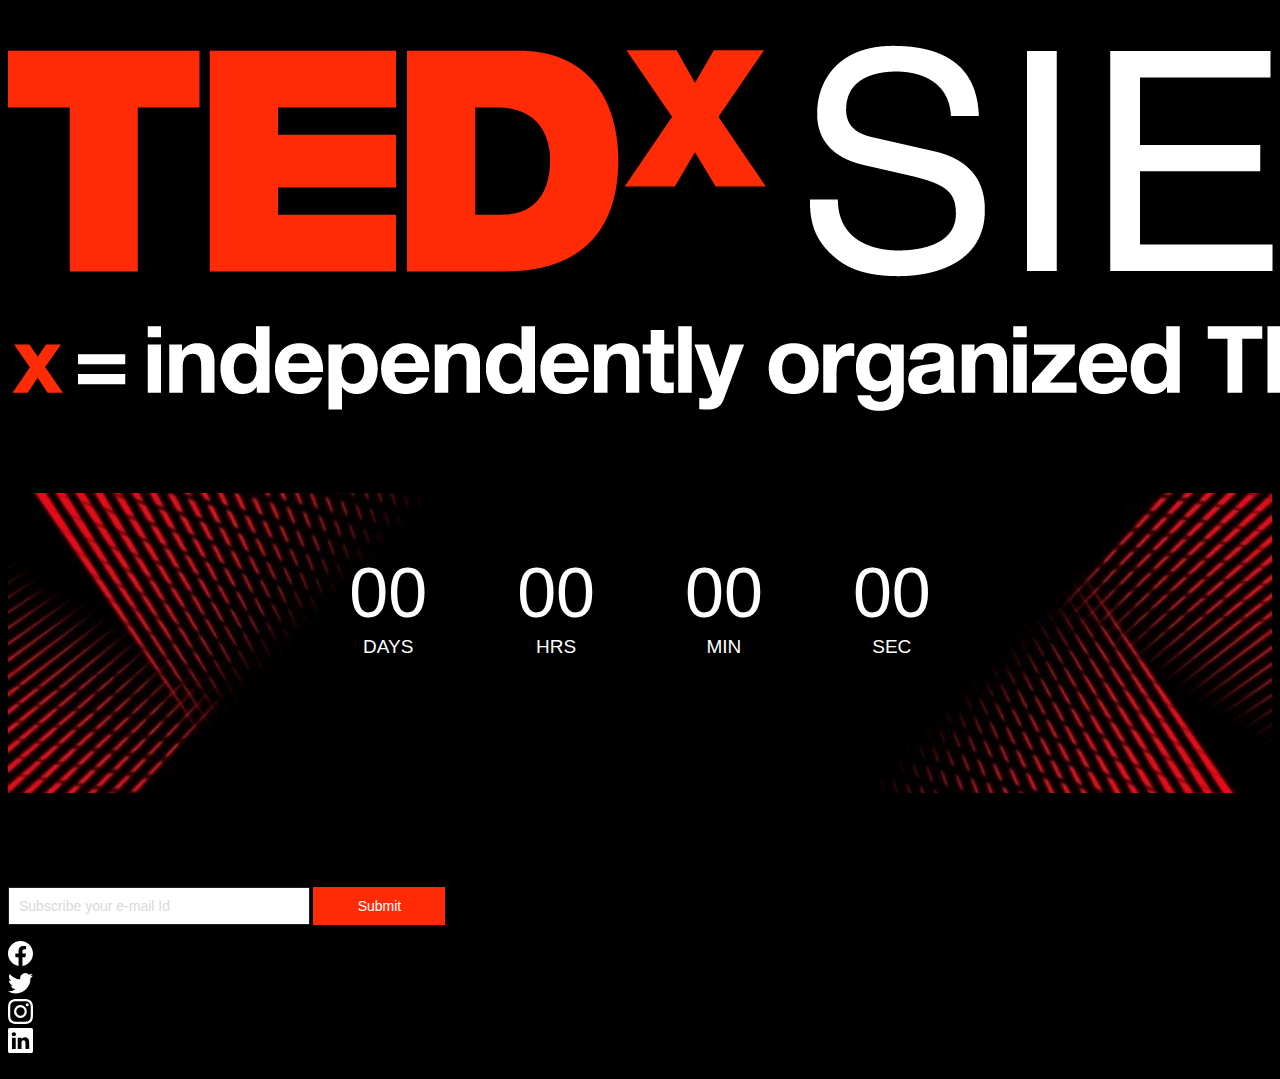
==== commit 856e5856: "application page developed" ====
--- a/index.html
+++ b/index.html
@@ -14,19 +14,19 @@
     <meta name="title" content="TEDxSIESGST">
     <meta name="description"
         content="TEDxSIESGST is providing a platform for creative and innovative minds who could voice out their opinions to adapt and tackle not only the current scenario but also similar circumstances that could arise in future.">
-    <meta property="og:image" content="">
+    <meta property="og:image" content="https://tedxsiesgst.in/images/logos/tedx_siesgst_square.jpg">
     <meta property="og:url" content="https://tedxsiesgst.in/">
     <meta property="og:site_name" content="TEDxSIESGST">
 
     <meta name="twitter:title" content="TEDxSIESGST">
     <meta name="twitter:description"
         content="TEDxSIESGST provides a platform for creative and innovative minds who could voice out their opinions to adapt and tackle not only the current scenario but also similar circumstances that could arise in future.">
-    <meta name="twitter:image" content="">
+    <meta name="twitter:image" content="https://tedxsiesgst.in/images/logos/tedx_siesgst_square.jpg">
     <meta name="twitter:image:alt" content="TEDxSIESGST">
-    <meta name="twitter:card" content="">
+    <meta name="twitter:card" content="https://tedxsiesgst.in/images/logos/tedx_siesgst_square.jpg">
     <meta name="twitter:site" content="@TEDxSIESGST">
 
-    <meta name="image" property="og:image" content="">
+    <meta name="image" property="og:image" content="https://tedxsiesgst.in/images/logos/tedx_siesgst_square.jpg">
     <meta name="author" content="TEDxSIESGST">
 
 
@@ -34,21 +34,35 @@
 
 <body>
 
+
     <div class="container text-center pt-5">
         <div class="row justify-content-center">
             <div class="col-lg-4 col-md-6 col-8">
                 <img src="./images/logos/dark.png" alt="" class="w-100">
             </div>
-            <h2 class="text-white mt-5">
-                Stay Tuned We're Launching Soon.
-            </h2>
         </div>
+        <h2 class="text-white mt-5">
+            Applications for TEDxSIESGST 2022 team will open in...
+        </h2>
     </div>
-    <div class="countdown_container">
+    <div class="countdown_container mt-5">
         <div class="countdown styled text-white">
 
         </div>
+        <!-- <div class="container h-100" style="height: 400px !important;">
+            <div class="row h-100 align-items-center justify-content-center">
+                <div class="col-lg-8 text-white text-center">
+                    <h2>
+                        Applications for TEDxSIESGST 2022 team are now Open!
+                    </h2>
+                    <button class="text-white mt-3">
+                        Apply Now
+                    </button>
+                </div>
+            </div>
+        </div> -->
     </div>
+
 
     <div class="container text-center">
         <div class="row justify-content-center">
@@ -59,9 +73,11 @@
                 <br>
                 <div id="subscribe">
                     <form method="POST" id="contactForm" name="contactForm">
-                        <p class="subscribe-input"><input type="email" name="Email" size="20"
-                                placeholder="Subscribe your e-mail Id" value="" required><input type="submit"
-                                value="Submit" name="Submit"></p>
+                        <p class="subscribe-input">
+                            <input type="email" name="Email" size="20" placeholder="Subscribe your e-mail Id" value=""
+                                required>
+                            <input type="submit" value="Submit" name="Submit">
+                        </p>
                     </form>
                 </div>
             </div>
@@ -119,10 +135,16 @@
         </div>
     </footer>
 
+    <!-- Bootstrap JS -->
+    <script src="https://cdn.jsdelivr.net/npm/bootstrap@5.0.2/dist/js/bootstrap.bundle.min.js"
+        integrity="sha384-MrcW6ZMFYlzcLA8Nl+NtUVF0sA7MsXsP1UyJoMp4YLEuNSfAP+JcXn/tWtIaxVXM"
+        crossorigin="anonymous"></script>
+
     <!--Scripts-->
     <script type="text/javascript" src="js/jquery-1.9.1.min.js"></script>
     <script type="text/javascript" src="js/jquery.countdown.js"></script>
     <script type="text/javascript" src="js/index.js"></script>
+
     <script>
         const scriptURL = 'https://script.google.com/macros/s/AKfycbykympRlNaypzUKaFWoJ-7uzvQlry4bn0oWgZgTKWwQgumXSGZJejdBfbzeFjYmjemVdg/exec'
         const form = document.forms['contactForm']
@@ -133,6 +155,7 @@
                 .catch(error => console.error(error.message))
             document.getElementById("contactForm").reset();
         });
+
     </script>
 </body>
 
--- a/css/index.css
+++ b/css/index.css
@@ -18,6 +18,22 @@
 
 ::-webkit-scrollbar-thumb:hover {
 	background: #FF2B06;
+}
+
+input, button, textarea {
+	border-radius: 0 !important;
+}
+
+strong {
+	color: #f36046;
+	font-size: 17px;
+	border-bottom: 1px solid rgba(255, 255, 255, 0.438);
+}
+
+button {
+	background-color: #FF2B06 !important;
+	border: none !important;
+	padding: 10px 25px !important;
 }
 
 .countdown {
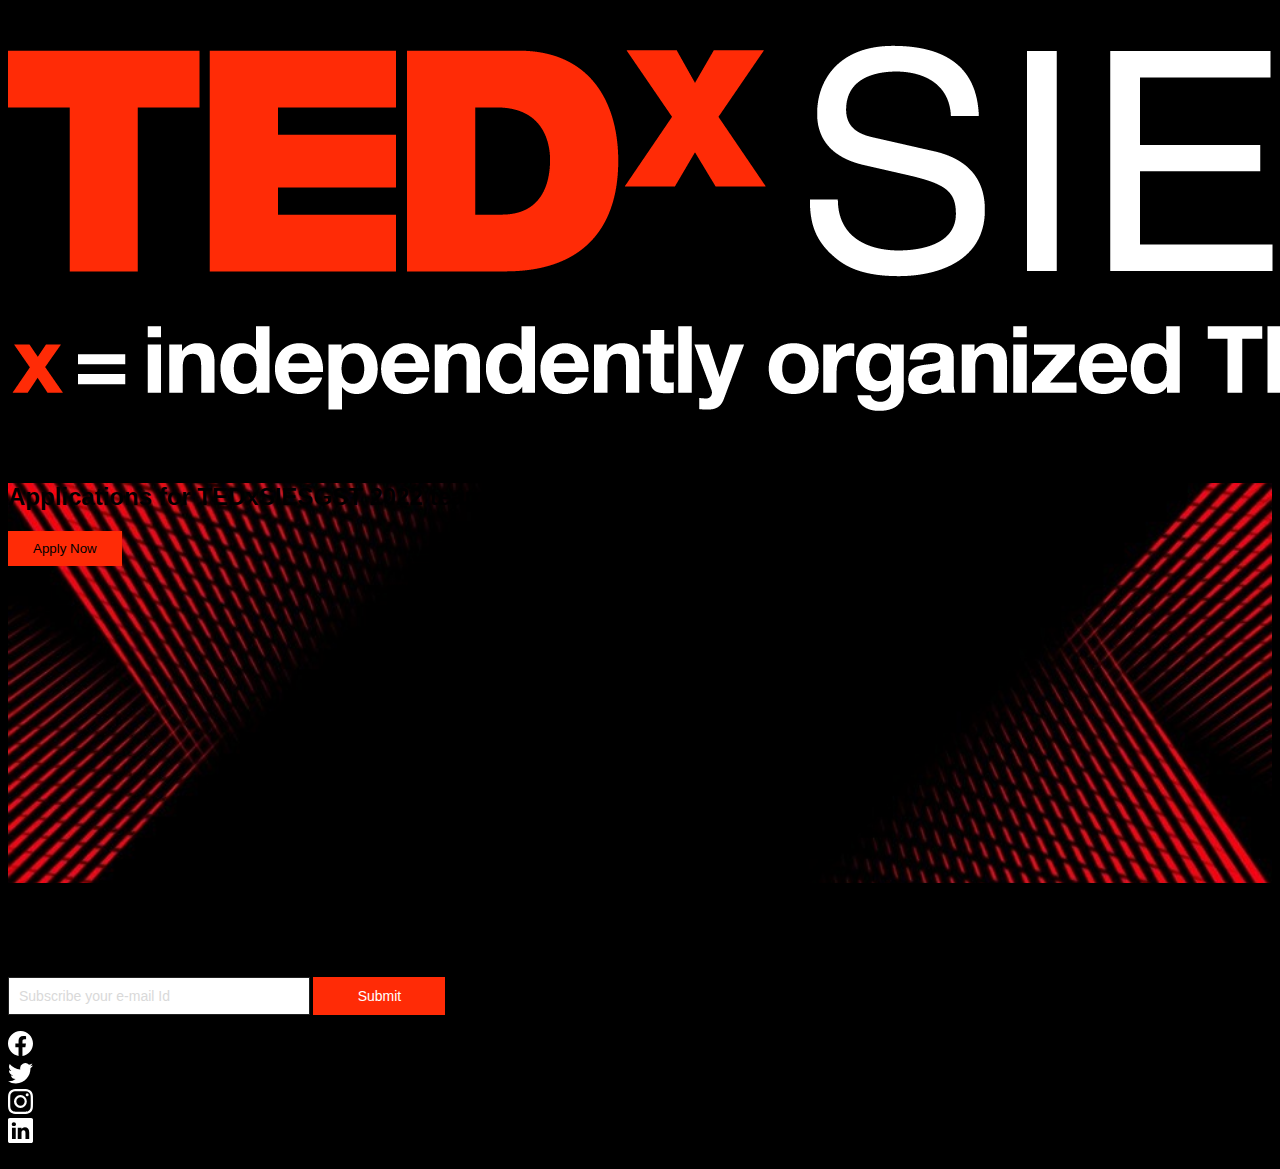
==== commit 3fb63b5c: "application open" ====
--- a/index.html
+++ b/index.html
@@ -46,10 +46,7 @@
         </h2>
     </div>
     <div class="countdown_container mt-5">
-        <div class="countdown styled text-white">
-
-        </div>
-        <!-- <div class="container h-100" style="height: 400px !important;">
+        <div class="container h-100" style="height: 400px !important;">
             <div class="row h-100 align-items-center justify-content-center">
                 <div class="col-lg-8 text-white text-center">
                     <h2>
@@ -60,7 +57,7 @@
                     </button>
                 </div>
             </div>
-        </div> -->
+        </div>
     </div>
 
 
--- a/css/index.css
+++ b/css/index.css
@@ -25,7 +25,7 @@
 }
 
 strong {
-	color: #f36046;
+	color: #FF2B06;
 	font-size: 17px;
 	border-bottom: 1px solid rgba(255, 255, 255, 0.438);
 }
@@ -131,4 +131,4 @@
 .icons:hover {
 	color: #f36046 !important;
 	transition: 0.5s;
-}+}
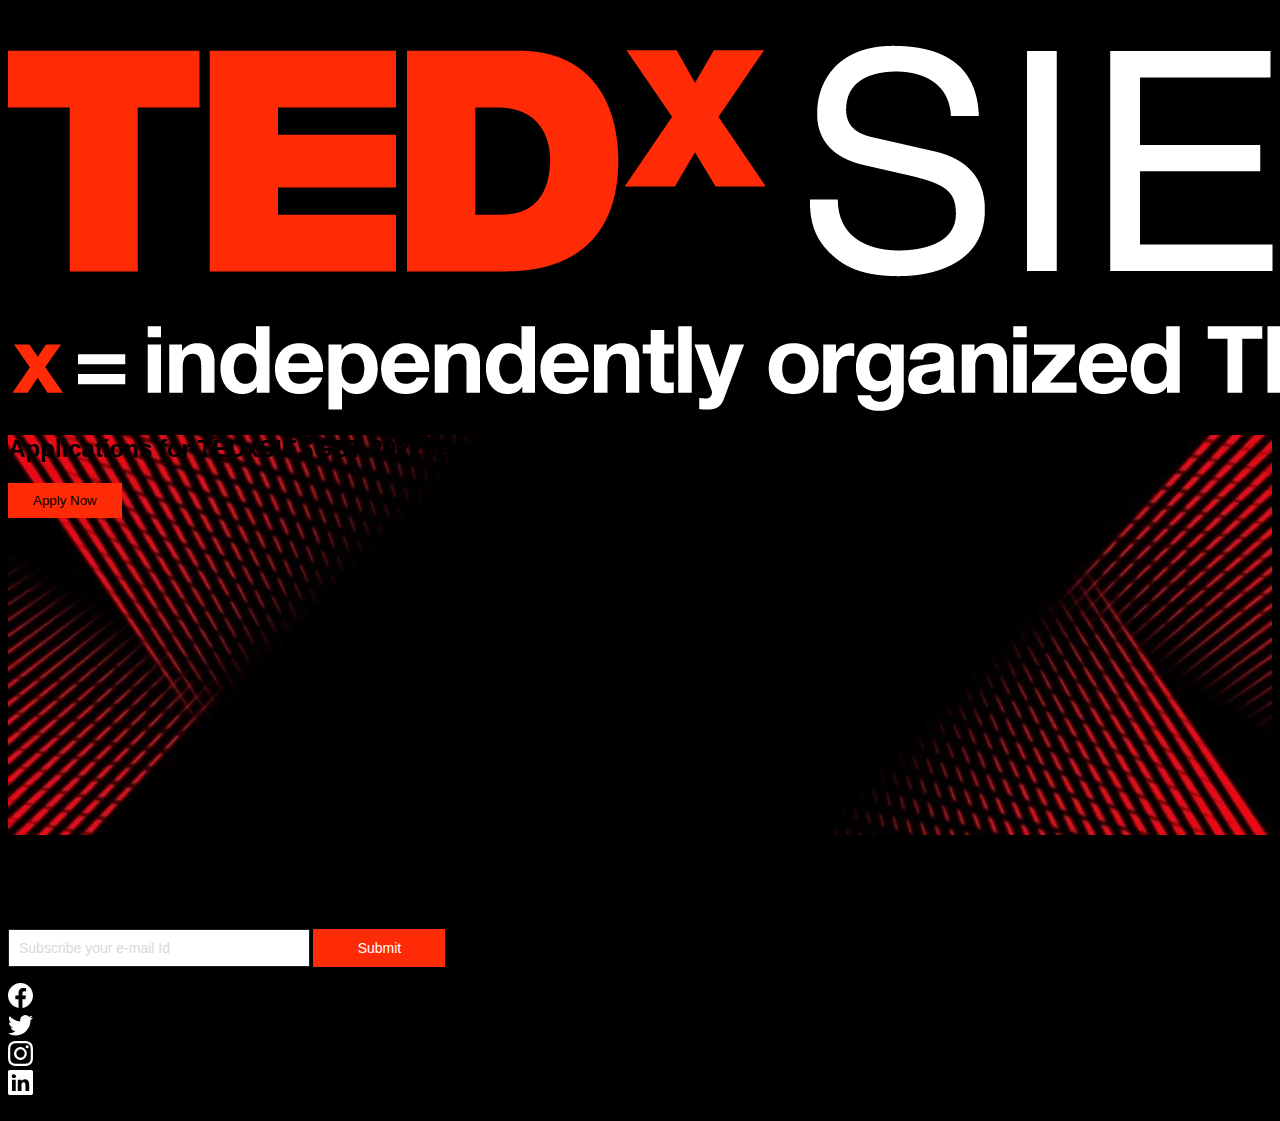
==== commit 2d6174f1: "application link added" ====
--- a/index.html
+++ b/index.html
@@ -41,9 +41,6 @@
                 <img src="./images/logos/dark.png" alt="" class="w-100">
             </div>
         </div>
-        <h2 class="text-white mt-5">
-            Applications for TEDxSIESGST 2022 team will open in...
-        </h2>
     </div>
     <div class="countdown_container mt-5">
         <div class="container h-100" style="height: 400px !important;">
@@ -52,7 +49,7 @@
                     <h2>
                         Applications for TEDxSIESGST 2022 team are now Open!
                     </h2>
-                    <button class="text-white mt-3">
+                    <button class="text-white mt-3" onclick="window.location.href = 'https://tedxsiesgst.in/apply';">
                         Apply Now
                     </button>
                 </div>
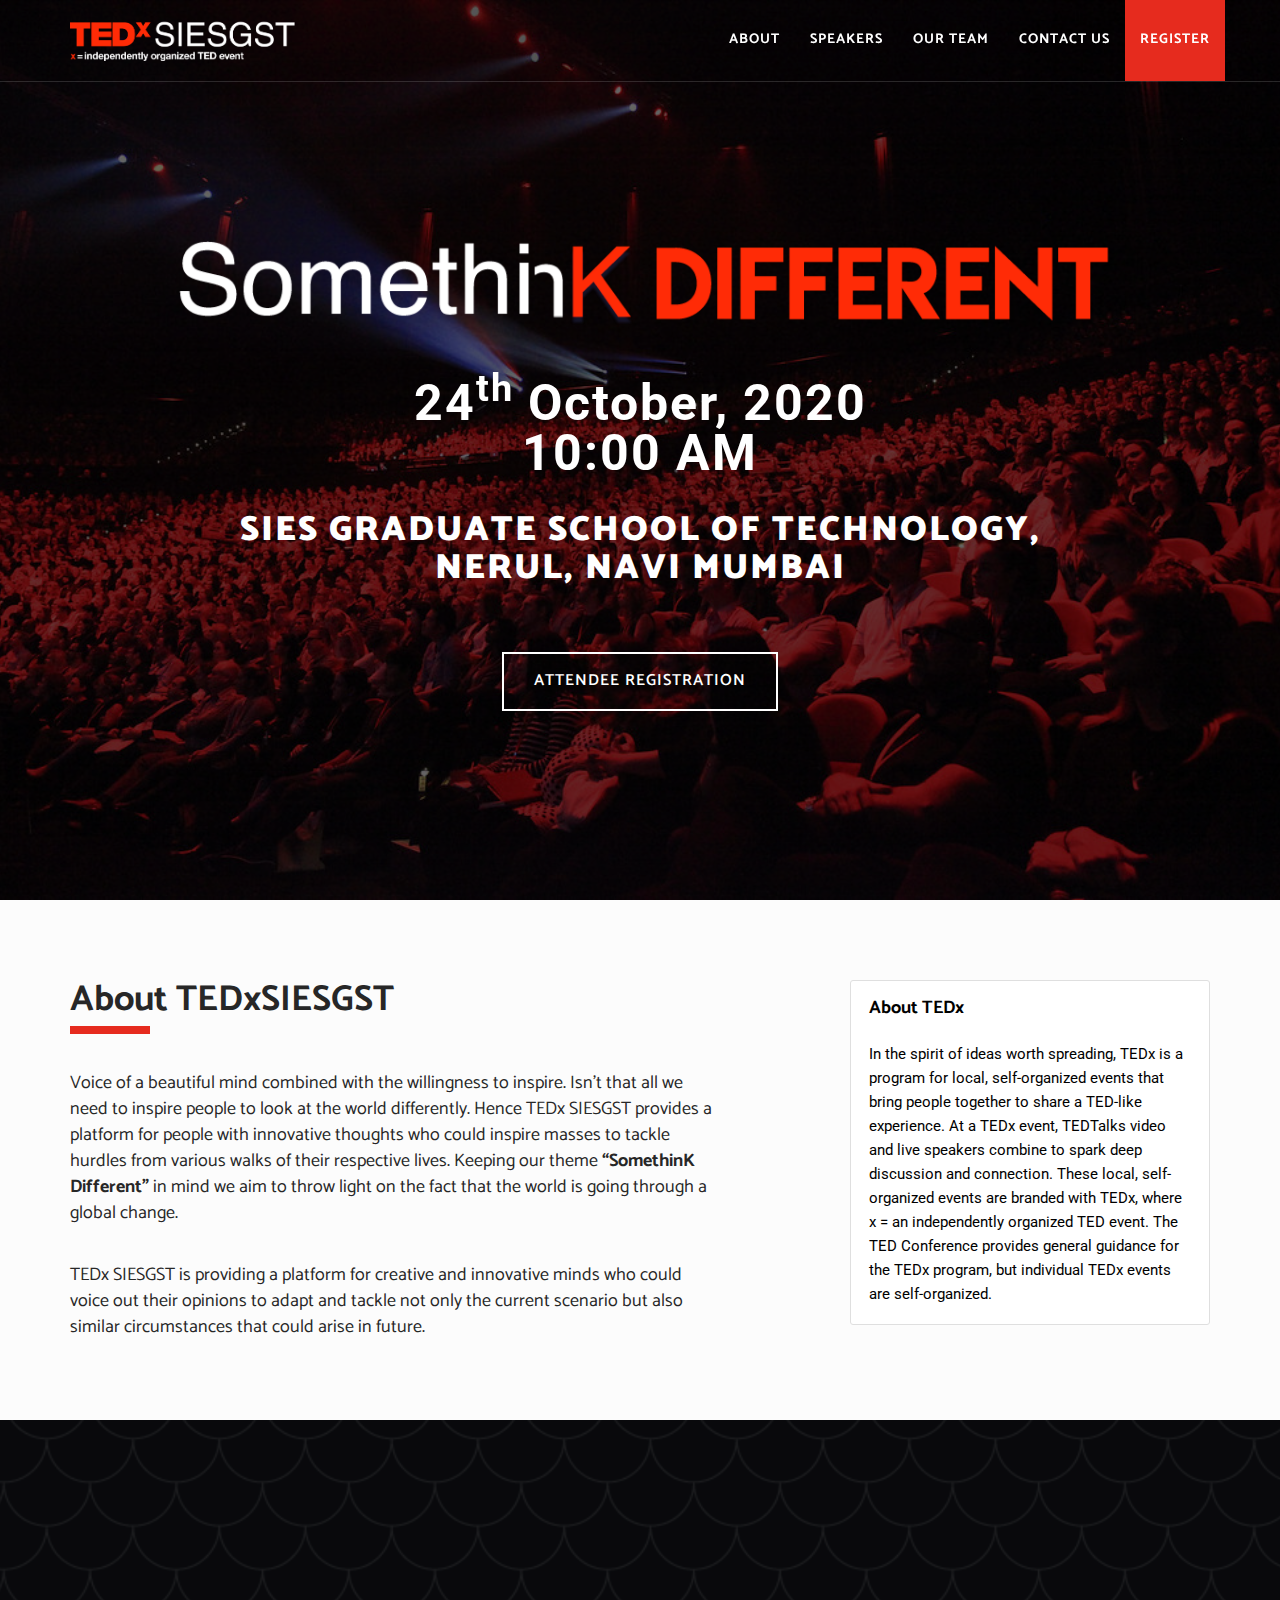
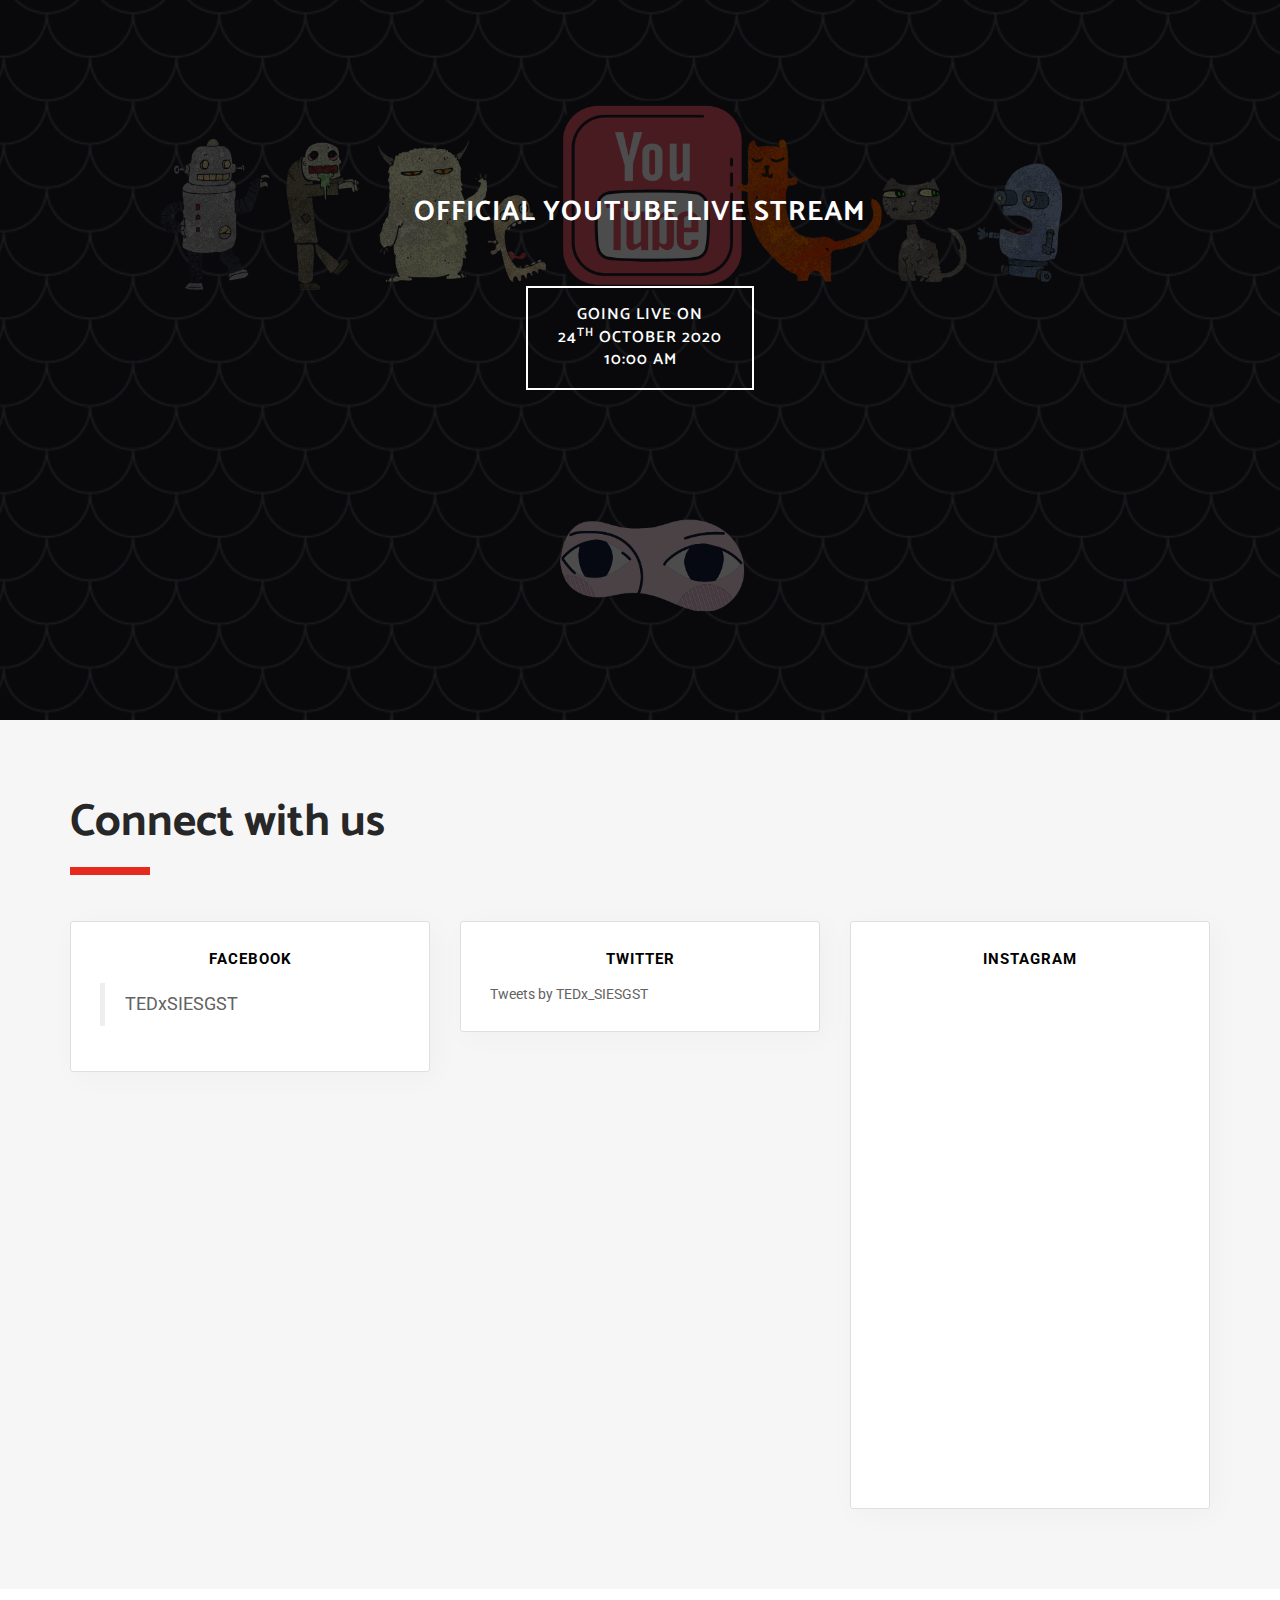
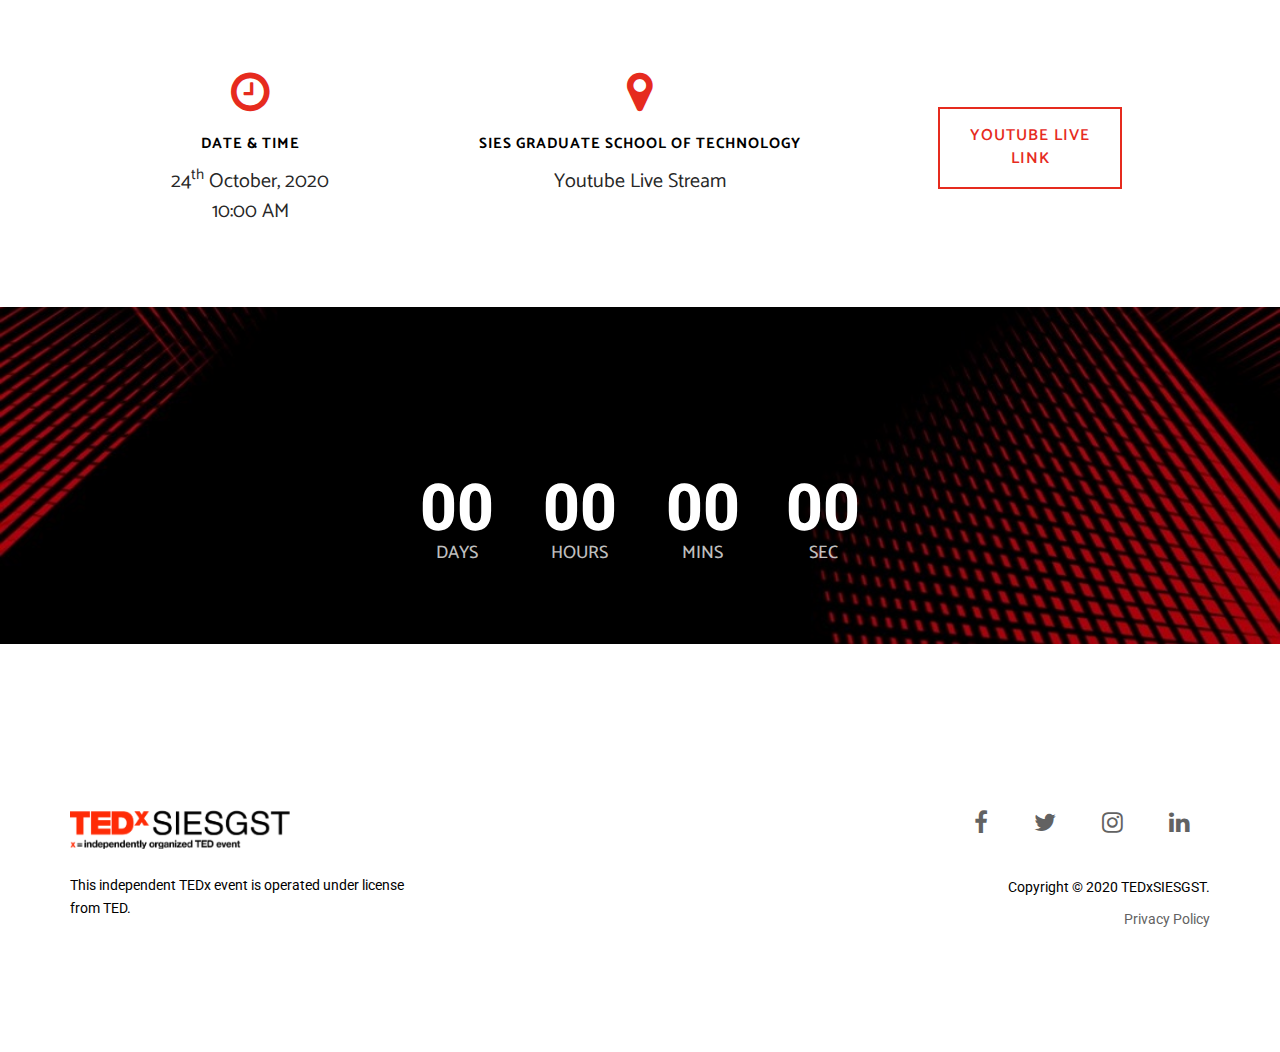
==== commit c9de260d: "2020 website" ====
--- a/index.html
+++ b/index.html
@@ -1,156 +1,856 @@
 <!DOCTYPE html>
-<html lang="en">
-
-<head>
-    <meta charset="UTF-8">
-    <meta http-equiv="X-UA-Compatible" content="IE=edge">
-    <meta name="viewport" content="width=device-width, initial-scale=1.0">
-    <title>TEDxSIESGST</title>
-    <link href="https://cdn.jsdelivr.net/npm/bootstrap@5.1.3/dist/css/bootstrap.min.css" rel="stylesheet"
-        integrity="sha384-1BmE4kWBq78iYhFldvKuhfTAU6auU8tT94WrHftjDbrCEXSU1oBoqyl2QvZ6jIW3" crossorigin="anonymous">
-    <link rel="stylesheet" type="text/css" href="css/index.css">
-    <link rel="shortcut icon" href="./images/logos/tedx.jpg">
-
-    <meta name="title" content="TEDxSIESGST">
-    <meta name="description"
-        content="TEDxSIESGST is providing a platform for creative and innovative minds who could voice out their opinions to adapt and tackle not only the current scenario but also similar circumstances that could arise in future.">
-    <meta property="og:image" content="https://tedxsiesgst.in/images/logos/tedx_siesgst_square.jpg">
-    <meta property="og:url" content="https://tedxsiesgst.in/">
-    <meta property="og:site_name" content="TEDxSIESGST">
-
-    <meta name="twitter:title" content="TEDxSIESGST">
-    <meta name="twitter:description"
-        content="TEDxSIESGST provides a platform for creative and innovative minds who could voice out their opinions to adapt and tackle not only the current scenario but also similar circumstances that could arise in future.">
-    <meta name="twitter:image" content="https://tedxsiesgst.in/images/logos/tedx_siesgst_square.jpg">
-    <meta name="twitter:image:alt" content="TEDxSIESGST">
-    <meta name="twitter:card" content="https://tedxsiesgst.in/images/logos/tedx_siesgst_square.jpg">
-    <meta name="twitter:site" content="@TEDxSIESGST">
-
-    <meta name="image" property="og:image" content="https://tedxsiesgst.in/images/logos/tedx_siesgst_square.jpg">
-    <meta name="author" content="TEDxSIESGST">
-
-
-</head>
-
-<body>
-
-
-    <div class="container text-center pt-5">
-        <div class="row justify-content-center">
-            <div class="col-lg-4 col-md-6 col-8">
-                <img src="./images/logos/dark.png" alt="" class="w-100">
-            </div>
+<!--[if lt IE 7]>      <html class="no-js lt-ie9 lt-ie8 lt-ie7" lang="en"> <![endif]-->
+<!--[if IE 7]>         <html class="no-js lt-ie9 lt-ie8" lang="en"> <![endif]-->
+<!--[if IE 8]>         <html class="no-js lt-ie9" lang="en"> <![endif]-->
+<!--[if gt IE 8]><!-->
+<html class="no-js" lang="en">
+  <!--<![endif]-->
+
+  <head>
+    <meta charset="utf-8" />
+    <meta
+      name="viewport"
+      content="width=device-width, initial-scale=1.0, maximum-scale=1"
+    />
+    <meta http-equiv="X-UA-Compatible" content="IE=edge" />
+
+    <!-- Title, icon, description and keywords -->
+    <title>TEDxSIESGST | Home</title>
+    <link rel="shortcut icon" href="res/images/favicon.ico" />
+    <link rel="icon" href="res/images/favicon.ico" />
+    <link rel="apple-touch-icon" href="res/images/favicon.ico" />
+    <meta
+      name="description"
+      content="TEDxSIESGST, x = independently organised TED event. SomethinK Different. This October, at SIES Graduate School of Technology."
+    />
+    <meta
+      name="keywords"
+      content="TEDx, SIESGST, SIES Graduate School of Technology, Navi Mumbai, event, talks, home, official, online, live, website"
+    />
+
+    <!-- Social media tags -->
+    <!-- Open Graph -->
+    <meta property="og:title" content="TEDxSIESGST" />
+    <meta
+      property="og:description"
+      content="SomethinK Different. This October, at SIES Graduate School of Technology."
+    />
+    <meta property="og:image" content="https://tedxsiesgst.live/og_icon.png" />
+    <meta property="og:url" content="https://tedxsiesgst.live" />
+    <meta property="og:type" content="website" />
+    <meta property="og:image:type" content="image/png" />
+    <meta property="og:image:width" content="512" />
+    <meta property="og:image:height" content="512" />
+    <meta property="og:image:alt" content="TEDxSIESGST" />
+    <!-- Twitter -->
+    <meta name="twitter:card" content="summary_large_image" />
+    <meta name="twitter:site" content="@TEDxSIESGST" />
+    <meta name="twitter:title" content="TEDxSIESGST" />
+    <meta
+      name="twitter:description"
+      content="SomethinK Different. This October, at SIES Graduate School of Technology."
+    />
+    <meta name="twitter:image" content="https://tedxsiesgst.live/og_icon.png" />
+    <!-- Google+ -->
+    <meta itemprop="name" content="TEDxSIESGST" />
+    <meta
+      itemprop="description"
+      content="SomethinK Different. This October, at SIES Graduate School of Technology."
+    />
+    <meta itemprop="image" content="https://tedxsiesgst.live/og_icon.png" />
+
+    <!-- Browser themes -->
+    <!-- Chrome, Firefox OS and Opera -->
+    <meta name="theme-color" content="#000" />
+    <!-- Windows Phone -->
+    <meta name="msapplication-navbutton-color" content="#000" />
+    <!-- iOS Safari -->
+    <meta name="apple-mobile-web-app-status-bar-style" content="#000" />
+
+    <!-- Bootstrap -->
+    <link rel="stylesheet" href="res/css/bootstrap.min.css" />
+
+    <!-- Font Icons -->
+    <link rel="stylesheet" href="res/css/font-awesome.min.css" />
+
+    <!-- Plugins -->
+    <link rel="stylesheet" href="res/css/flickity.min.css" />
+    <link rel="stylesheet" href="res/css/magnific-popup.css" />
+
+    <!-- Main styles -->
+    <link rel="stylesheet" href="res/css/main.css" />
+    <link rel="stylesheet" href="res/css/style.css" />
+
+    <!-- Color skin -->
+    <link rel="stylesheet" href="res/css/color_red.css" />
+
+    <!-- Modernizr JS for IE8 support of HTML5 elements and media queries -->
+    <!--[if lt IE 8]>
+      <script src="res/js/modernizr.min.js"></script>
+    <![endif]-->
+  </head>
+
+  <body id="page-top">
+    <!-- Navigation Start -->
+    <nav id="navigation" class="navbar navbar-fixed-top">
+      <div class="container">
+        <div class="row">
+          <div class="navbar-header col-lg-3">
+            <button
+              type="button"
+              class="navbar-toggle collapsed"
+              data-toggle="collapse"
+              data-target="#navbar"
+            >
+              <span class="sr-only">Toggle navigation</span>
+              <span class="icon-bar"></span>
+              <span class="icon-bar"></span>
+              <span class="icon-bar"></span>
+            </button>
+
+            <a
+              class="navbar-brand font-family-alt letter-spacing-1 text-extra-large text-uppercase"
+              href="/"
+            >
+              <img
+                class="logo-navbar-dark"
+                src="res/images/logos/dark.png"
+                alt="TEDxSIESGST"
+              />
+              <img
+                class="logo-navbar-white"
+                src="res/images/logos/light.png"
+                alt="TEDx_SIESGST"
+              />
+            </a>
+          </div>
+          <!-- //.navbar-header -->
+
+          <div id="navbar" class="navbar-collapse collapse col-lg-9 pull-right">
+            <ul
+              class="nav navbar-nav font-family-alt letter-spacing-1 text-uppercase font-weight-700"
+            >
+              <li><a href="/about/" class="line-height-unset">About</a></li>
+              <li>
+                <a href="/speakers/" class="line-height-unset">Speakers</a>
+              </li>
+              <li>
+                <a href="/our-team/" class="line-height-unset">Our Team</a>
+              </li>
+              <li>
+                <a href="/contact/" class="line-height-unset">Contact Us</a>
+              </li>
+              <li class="bg-base-color">
+                <a href="/register/" class="line-height-unset width-100">
+                  Register
+                </a>
+              </li>
+            </ul>
+          </div>
+          <!-- //.navbar-collapse -->
         </div>
-    </div>
-    <div class="countdown_container mt-5">
-        <div class="container h-100" style="height: 400px !important;">
-            <div class="row h-100 align-items-center justify-content-center">
-                <div class="col-lg-8 text-white text-center">
-                    <h2>
-                        Applications for TEDxSIESGST 2022 team are now Open!
-                    </h2>
-                    <button class="text-white mt-3" onclick="window.location.href = 'https://tedxsiesgst.in/apply';">
-                        Apply Now
-                    </button>
-                </div>
-            </div>
+        <!-- //.row -->
+      </div>
+      <!-- //.container -->
+    </nav>
+    <!-- //Navigation End -->
+
+    <!-- Section - Home Start -->
+    <section
+      id="home-bg-slideshow"
+      class="bg-gray-dark-2 height-100 no-padding overflow-hidden width-100"
+    >
+      <!-- BG Slideshow -->
+      <!-- Slide Show Image 1-->
+
+      <div
+        class="bg-slideshow-wrapper flexslider height-100 no-border no-border-radius no-margin width-100"
+      >
+        <div class="slides height-100 width-100">
+          <div
+            class="bg-cover bg-overlay-black-6 display-block height-100 width-100"
+          >
+            <div
+              class="display-table height-100 position-absolute position-top position-left width-100"
+            >
+              <div class="display-table-cell vertical-align-middle">
+                <div class="container">
+                  <div class="row">
+                    <div class="col-md-10 col-md-offset-1 text-center">
+                      <picture>
+                        <source
+                          media="(min-width: 900px)"
+                          srcset="./res/images/logos/SD2.png"
+                        />
+                        <source
+                          media="(min-width: 300px)"
+                          srcset="./res/images/logos/SD.png"
+                        />
+                        <img
+                          src="OtherImage.png"
+                          alt="IfItDoesntMatchAnyMedia"
+                        />
+                      </picture>
+
+                      <!--   <h1 class="font-family-alt font-weight-900 letter-spacing-2 text-white xs-title-extra-large sm-title-extra-large-3 title-extra-large-5">
+                      <span class="text-base-color">SomethinK</span> Different
+                    </h1> -->
+                      <br />
+                      <h3
+                        class="font-weight-700 letter-spacing-2 text-white xs-title-large sm-title-extra-large title-extra-large-3"
+                      >
+                        24<sup>th</sup> October, 2020<br />
+                        10:00 AM
+                      </h3>
+                      <p
+                        class="font-family-alt text-white sm-title-small title-medium"
+                      ></p>
+                      <br />
+                      <h4
+                        class="font-family-alt font-weight-900 letter-spacing-2 text-uppercase text-white xs-title-small sm-title-medium title-extra-large"
+                      >
+                        SIES Graduate School of Technology, Nerul, Navi Mumbai
+                      </h4>
+                      <br />
+                      <a
+                        href="/register/"
+                        class="btn btn-outline-white sm-btn-medium btn-large margin-4-5 no-margin-bottom no-margin-rl"
+                      >
+                        Attendee Registration
+                      </a>
+                    </div>
+                    <!-- //.col-md-10 -->
+                  </div>
+                  <!-- //.row -->
+                </div>
+                <!-- //.container -->
+              </div>
+              <!-- //.display-table-cell -->
+            </div>
+            <!-- //.display-table -->
+          </div>
+          <!-- //.bg-cover -->
+
+          <!-- Slide Show Image 2-->
+          <div
+            class="bg-cover bg-overlay-black-3 display-block height-100 width-100"
+          >
+            <div
+              class="display-table height-100 position-absolute position-top position-left width-100"
+            >
+              <div class="display-table-cell vertical-align-middle">
+                <div class="container">
+                  <div class="row">
+                    <div class="col-md-10 col-md-offset-1 text-center">
+                      <!--
+                    <h1 class="font-family-alt font-weight-900 letter-spacing-2 text-white xs-title-extra-large sm-title-extra-large-3 title-extra-large-5">
+                      <span class="text-base-color">SomethinK</span> Different
+                    </h1> -->
+
+                      <picture>
+                        <source
+                          media="(min-width: 900px)"
+                          srcset="./res/images/logos/SD2.png"
+                        />
+                        <source
+                          media="(min-width: 300px)"
+                          srcset="./res/images/logos/SD.png"
+                        />
+                        <img
+                          src="OtherImage.png"
+                          alt="IfItDoesntMatchAnyMedia"
+                        />
+                      </picture>
+
+                      <br />
+                      <h3
+                        class="font-weight-700 letter-spacing-2 text-white xs-title-large sm-title-extra-large title-extra-large-3"
+                      >
+                        24<sup>th</sup> October, 2020<br />
+                        10:00 AM
+                      </h3>
+                      <p
+                        class="font-family-alt text-white sm-title-small title-medium"
+                      ></p>
+                      <br />
+                      <h4
+                        class="font-family-alt font-weight-900 letter-spacing-2 text-uppercase text-white xs-title-small sm-title-medium title-extra-large"
+                      >
+                        SIES Graduate School of Technology, Nerul, Navi Mumbai
+                      </h4>
+                      <br />
+                      <a
+                        href="/register/"
+                        class="btn btn-outline-white sm-btn-medium btn-large margin-4-5 no-margin-bottom no-margin-rl"
+                      >
+                        Attendee Registration
+                      </a>
+                    </div>
+                    <!-- //.col-md-10 -->
+                  </div>
+                  <!-- //.row -->
+                </div>
+                <!-- //.container -->
+              </div>
+              <!-- //.display-table-cell -->
+            </div>
+            <!-- //.display-table -->
+          </div>
+          <!-- //.bg-cover -->
+
+          <!-- Slide Show Image 3-->
+
+          <div
+            class="bg-cover bg-overlay-black-7 display-block height-100 width-100"
+          >
+            <div
+              class="display-table height-100 position-absolute position-top position-left width-100"
+            >
+              <div class="display-table-cell vertical-align-middle">
+                <div class="container">
+                  <div class="row">
+                    <div class="col-md-10 col-md-offset-1 text-center">
+                      <!-- <h1 class="font-family-alt font-weight-900 letter-spacing-2 text-white xs-title-extra-large sm-title-extra-large-3 title-extra-large-5">
+                      <span class="text-base-color">SomethinK</span> Different 
+                    </h1> -->
+
+                      <picture>
+                        <source
+                          media="(min-width: 900px)"
+                          srcset="./res/images/logos/SD2.png"
+                        />
+                        <source
+                          media="(min-width: 300px)"
+                          srcset="./res/images/logos/SD.png"
+                        />
+                        <img
+                          src="OtherImage.png"
+                          alt="IfItDoesntMatchAnyMedia"
+                        />
+                      </picture>
+
+                      <br />
+                      <h3
+                        class="font-weight-700 letter-spacing-2 text-white xs-title-large sm-title-extra-large title-extra-large-3"
+                      >
+                        24<sup>th</sup> October, 2020<br />
+                        10:00 AM
+                      </h3>
+                      <p
+                        class="font-family-alt text-white sm-title-small title-medium"
+                      ></p>
+                      <br />
+                      <h4
+                        class="font-family-alt font-weight-900 letter-spacing-2 text-uppercase text-white xs-title-small sm-title-medium title-extra-large"
+                      >
+                        SIES Graduate School of Technology, Nerul, Navi Mumbai
+                      </h4>
+                      <br />
+                      <a
+                        href="/register/"
+                        class="btn btn-outline-white sm-btn-medium btn-large margin-4-5 no-margin-bottom no-margin-rl"
+                      >
+                        Attendee Registration
+                      </a>
+                    </div>
+                    <!-- //.col-md-10 -->
+                  </div>
+                  <!-- //.row -->
+                </div>
+                <!-- //.container -->
+              </div>
+              <!-- //.display-table-cell -->
+            </div>
+            <!-- //.display-table -->
+          </div>
+          <!-- //.bg-cover -->
         </div>
-    </div>
-
-
-    <div class="container text-center">
-        <div class="row justify-content-center">
-            <div class="col-lg-4 col-md-6 col-8 py-4 text-white">
-                <h4>
-                    Subscribe To Get Notified
-                </h4>
-                <br>
-                <div id="subscribe">
-                    <form method="POST" id="contactForm" name="contactForm">
-                        <p class="subscribe-input">
-                            <input type="email" name="Email" size="20" placeholder="Subscribe your e-mail Id" value=""
-                                required>
-                            <input type="submit" value="Submit" name="Submit">
-                        </p>
-                    </form>
-                </div>
-            </div>
+        <!-- //.slides -->
+      </div>
+      <!-- //.bg-slideshow-wrapper -->
+    </section>
+    <!-- //Section - Home End -->
+
+    <!-- Section - About Start -->
+    <section id="about" class="bg-white-3 pull-up">
+      <div class="container">
+        <div class="row">
+          <div class="col-sm-6 col-md-7">
+            <h1
+              class="font-family-alt font-weight-700 sm-title-large title-extra-large-1 text-gray-dark-2"
+            >
+              About TEDxSIESGST
+            </h1>
+            <span
+              class="bg-base-color margin-1 no-margin-bottom no-margin-rl separator-line-extra-thick-long"
+            ></span>
+            <div class="row">
+              <div class="col-md-12">
+                <p
+                  class="font-family-alt margin-5-5 no-margin-bottom no-margin-rl sm-text-large text-extra-large text-gray-dark-2"
+                >
+                  Voice of a beautiful mind combined with the willingness to
+                  inspire. Isn't that all we need to inspire people to look at
+                  the world differently. Hence TEDx SIESGST provides a platform
+                  for people with innovative thoughts who could inspire masses
+                  to tackle hurdles from various walks of their respective
+                  lives. Keeping our theme <b>“SomethinK Different” </b>in mind
+                  we aim to throw light on the fact that the world is going
+                  through a global change.
+                </p>
+                <p
+                  class="font-family-alt margin-5-5 no-margin-bottom no-margin-rl sm-text-large text-extra-large text-gray-dark-2"
+                >
+                  TEDx SIESGST is providing a platform for creative and
+                  innovative minds who could voice out their opinions to adapt
+                  and tackle not only the current scenario but also similar
+                  circumstances that could arise in future.
+                </p>
+              </div>
+              <!-- //.col-sm-6 -->
+            </div>
+            <!-- //.row -->
+          </div>
+          <!-- //.col-sm-6 -->
+
+          <div
+            class="col-sm-6 col-md-4 col-md-offset-1 xs-margin-8 xs-no-margin-rl xs-no-margin-bottom"
+          >
+            <div class="testimonial">
+              <div
+                class="bg-white border border-gray-light border-round padding-5 width-100"
+              >
+                <h4 class="font-weight-700 font-family-alt">About TEDx</h4>
+                <br />
+                <p class="no-margin text-gray-dark- text-large">
+                  In the spirit of ideas worth spreading, TEDx is a program for
+                  local, self-organized events that bring people together to
+                  share a TED-like experience. At a TEDx event, TEDTalks video
+                  and live speakers combine to spark deep discussion and
+                  connection. These local, self-organized events are branded
+                  with TEDx, where x = an independently organized TED event. The
+                  TED Conference provides general guidance for the TEDx program,
+                  but individual TEDx events are self-organized.
+                </p>
+              </div>
+              <!-- //.bg-white -->
+            </div>
+            <!-- //.testimonial -->
+          </div>
+          <!-- //.col-sm-6 -->
         </div>
-    </div>
-    <footer class="container pb-3">
-        <div class="row justify-content-center text-center">
-            <div class="col-lg-4">
-                <div class="row justify-content-center">
-                    <div class="col-2">
-                        <a href="https://www.facebook.com/tedxsiesgst/" target="_blank" style="text-decoration: none;">
-                            <svg xmlns="http://www.w3.org/2000/svg" width="25" height="25" fill="currentColor"
-                                class="bi icons bi-facebook" viewBox="0 0 16 16" style="color: white;">
-                                <path
-                                    d="M16 8.049c0-4.446-3.582-8.05-8-8.05C3.58 0-.002 3.603-.002 8.05c0 4.017 2.926 7.347 6.75 7.951v-5.625h-2.03V8.05H6.75V6.275c0-2.017 1.195-3.131 3.022-3.131.876 0 1.791.157 1.791.157v1.98h-1.009c-.993 0-1.303.621-1.303 1.258v1.51h2.218l-.354 2.326H9.25V16c3.824-.604 6.75-3.934 6.75-7.951z" />
-                            </svg>
-                        </a>
-                    </div>
-                    <div class="col-2">
-                        <a href="https://twitter.com/tedxsiesgst" target="_blank" style="text-decoration: none;">
-                            <svg xmlns="http://www.w3.org/2000/svg" width="25" height="25" fill="currentColor"
-                                class="bi icons bi-twitter" viewBox="0 0 16 16" style="color: white;">
-                                <path
-                                    d="M5.026 15c6.038 0 9.341-5.003 9.341-9.334 0-.14 0-.282-.006-.422A6.685 6.685 0 0 0 16 3.542a6.658 6.658 0 0 1-1.889.518 3.301 3.301 0 0 0 1.447-1.817 6.533 6.533 0 0 1-2.087.793A3.286 3.286 0 0 0 7.875 6.03a9.325 9.325 0 0 1-6.767-3.429 3.289 3.289 0 0 0 1.018 4.382A3.323 3.323 0 0 1 .64 6.575v.045a3.288 3.288 0 0 0 2.632 3.218 3.203 3.203 0 0 1-.865.115 3.23 3.23 0 0 1-.614-.057 3.283 3.283 0 0 0 3.067 2.277A6.588 6.588 0 0 1 .78 13.58a6.32 6.32 0 0 1-.78-.045A9.344 9.344 0 0 0 5.026 15z" />
-                            </svg>
-                        </a>
-                    </div>
-                    <div class="col-2">
-                        <a href="https://www.instagram.com/tedxsiesgst/" target="_blank" style="text-decoration: none;">
-                            <svg xmlns="http://www.w3.org/2000/svg" width="25" height="25" fill="currentColor"
-                                class="bi icons bi-instagram" viewBox="0 0 16 16" style="color: white;">
-                                <path
-                                    d="M8 0C5.829 0 5.556.01 4.703.048 3.85.088 3.269.222 2.76.42a3.917 3.917 0 0 0-1.417.923A3.927 3.927 0 0 0 .42 2.76C.222 3.268.087 3.85.048 4.7.01 5.555 0 5.827 0 8.001c0 2.172.01 2.444.048 3.297.04.852.174 1.433.372 1.942.205.526.478.972.923 1.417.444.445.89.719 1.416.923.51.198 1.09.333 1.942.372C5.555 15.99 5.827 16 8 16s2.444-.01 3.298-.048c.851-.04 1.434-.174 1.943-.372a3.916 3.916 0 0 0 1.416-.923c.445-.445.718-.891.923-1.417.197-.509.332-1.09.372-1.942C15.99 10.445 16 10.173 16 8s-.01-2.445-.048-3.299c-.04-.851-.175-1.433-.372-1.941a3.926 3.926 0 0 0-.923-1.417A3.911 3.911 0 0 0 13.24.42c-.51-.198-1.092-.333-1.943-.372C10.443.01 10.172 0 7.998 0h.003zm-.717 1.442h.718c2.136 0 2.389.007 3.232.046.78.035 1.204.166 1.486.275.373.145.64.319.92.599.28.28.453.546.598.92.11.281.24.705.275 1.485.039.843.047 1.096.047 3.231s-.008 2.389-.047 3.232c-.035.78-.166 1.203-.275 1.485a2.47 2.47 0 0 1-.599.919c-.28.28-.546.453-.92.598-.28.11-.704.24-1.485.276-.843.038-1.096.047-3.232.047s-2.39-.009-3.233-.047c-.78-.036-1.203-.166-1.485-.276a2.478 2.478 0 0 1-.92-.598 2.48 2.48 0 0 1-.6-.92c-.109-.281-.24-.705-.275-1.485-.038-.843-.046-1.096-.046-3.233 0-2.136.008-2.388.046-3.231.036-.78.166-1.204.276-1.486.145-.373.319-.64.599-.92.28-.28.546-.453.92-.598.282-.11.705-.24 1.485-.276.738-.034 1.024-.044 2.515-.045v.002zm4.988 1.328a.96.96 0 1 0 0 1.92.96.96 0 0 0 0-1.92zm-4.27 1.122a4.109 4.109 0 1 0 0 8.217 4.109 4.109 0 0 0 0-8.217zm0 1.441a2.667 2.667 0 1 1 0 5.334 2.667 2.667 0 0 1 0-5.334z" />
-                            </svg>
-                        </a>
-                    </div>
-                    <div class="col-2">
-                        <a href="https://www.linkedin.com/company/tedxsiesgst" target="_blank"
-                            style="text-decoration: none;">
-                            <svg xmlns="http://www.w3.org/2000/svg" width="25" height="25" fill="currentColor"
-                                class="bi icons bi-linkedin" viewBox="0 0 16 16" style="color: white;">
-                                <path
-                                    d="M0 1.146C0 .513.526 0 1.175 0h13.65C15.474 0 16 .513 16 1.146v13.708c0 .633-.526 1.146-1.175 1.146H1.175C.526 16 0 15.487 0 14.854V1.146zm4.943 12.248V6.169H2.542v7.225h2.401zm-1.2-8.212c.837 0 1.358-.554 1.358-1.248-.015-.709-.52-1.248-1.342-1.248-.822 0-1.359.54-1.359 1.248 0 .694.521 1.248 1.327 1.248h.016zm4.908 8.212V9.359c0-.216.016-.432.08-.586.173-.431.568-.878 1.232-.878.869 0 1.216.662 1.216 1.634v3.865h2.401V9.25c0-2.22-1.184-3.252-2.764-3.252-1.274 0-1.845.7-2.165 1.193v.025h-.016a5.54 5.54 0 0 1 .016-.025V6.169h-2.4c.03.678 0 7.225 0 7.225h2.4z" />
-                            </svg>
-                        </a>
-                    </div>
-                </div>
-            </div>
+      </div>
+      <!-- //.container -->
+    </section>
+    <!-- //Section - About End -->
+
+    <!-- Section - Venue Start -->
+    <section
+      id="venue"
+      class="bg-cover bg-overlay-black-7 display-table height-100 no-padding width-100"
+    >
+      <div class="display-table-cell vertical-align-middle">
+        <div class="container">
+          <div class="row">
+            <div class="col-md-8 col-md-offset-2 text-center">
+              <!-- <br><br><h3 class="display-block font-family-alt font-weight-900 letter-spacing-2 text-uppercase text-white xs-title-extra-large-4 title-extra-large-4">
+              Watch Live
+            </h3>----->
+              <br />
+              <p
+                class="font-family-alt letter-spacing-1 margin-3 no-margin-bottom no-margin-rl text-white xs-title-small title-large text-uppercase font-weight-700"
+              >
+                Official YouTube Live Stream<br />
+              </p>
+              <br />
+              <a
+                href="https://youtu.be/MsWcV0A6IwI" onclick="window.open(this.href,'_blank');return false;"
+                class="btn btn-outline-white sm-btn-medium btn-large margin-4-5 no-margin-bottom no-margin-rl"
+              >
+                Going Live On <br> 24<sup>th</sup> October 2020 <br>10:00 AM
+              </a>
+            </div>
+            <!-- //.col-md-8 -->
+          </div>
+          <!-- //.row -->
         </div>
-        <div class="row text-center text-white mt-5">
-            <div class="col-12" style="font-size: 12px;">
-                &copy; 2022 TEDxSIESGST
-            </div>
-
+        <!-- //.container -->
+      </div>
+      <!-- //.display-table-cell -->
+    </section>
+    <!-- //Section - Venue End -->
+
+    <!-- Section - Social start -->
+    <section id="social" class="bg-gray-light-2 pull-up">
+      <div class="container">
+        <div class="row">
+          <div class="col-md-6">
+            <h1
+              class="font-family-alt font-weight-700 sm-title-large title-extra-large-2 text-gray-dark-2"
+            >
+              Connect with us
+            </h1>
+            <span
+              class="bg-base-color margin-4 no-margin-bottom no-margin-rl separator-line-extra-thick-long"
+            ></span>
+          </div>
         </div>
+        <!-- //.row -->
+        <br /><br />
+        <div class="row">
+          <!-- Social Box -->
+          <div class="features-box col-sm-6 col-md-4">
+            <div
+              class="border border-gray-light border-round box-shadow-yes position-relative bg-white"
+            >
+              <div
+                class="display-table height-100 no-padding-rl padding-7 width-100"
+              >
+                <div
+                  class="display-table-cell no-padding-tb padding-8 vertical-align-middle"
+                >
+                  <span
+                    class="display-block font-weight-700 letter-spacing-1 text-large text-uppercase margin-4 no-margin-rl no-margin-top text-center"
+                  >
+                    Facebook
+                  </span>
+
+                  <!-- Facebook plugin -->
+                  <div id="fb-root"></div>
+
+                  <script>
+                    (function (d, s, id) {
+                      var js,
+                        fjs = d.getElementsByTagName(s)[0];
+                      if (d.getElementById(id)) return;
+                      js = d.createElement(s);
+                      js.id = id;
+                      js.src =
+                        "https://connect.facebook.net/en_GB/sdk.js#xfbml=1&version=v2.10&appId=203606196348015";
+                      fjs.parentNode.insertBefore(js, fjs);
+                    })(document, "script", "facebook-jssdk");
+                  </script>
+
+                  <div
+                    class="fb-page"
+                    data-href="https://www.facebook.com/tedxsiesgst"
+                    data-tabs="timeline"
+                    data-small-header="true"
+                    data-adapt-container-width="true"
+                    data-hide-cover="true"
+                    data-show-facepile="false"
+                  >
+                    <blockquote
+                      cite="https://www.facebook.com/tedxsiesgst"
+                      class="fb-xfbml-parse-ignore"
+                    >
+                      <a href="https://www.facebook.com/tedxsiesgst"
+                        >TEDxSIESGST</a
+                      >
+                    </blockquote>
+                  </div>
+                  <!-- //Facebook plugin -->
+                </div>
+                <!-- //.display-table-cell -->
+              </div>
+              <!-- //.display-table -->
+            </div>
+            <!-- //.border -->
+          </div>
+          <!-- //Social Box -->
+
+          <!-- Social Box -->
+          <div
+            class="features-box col-sm-6 col-md-4 xs-margin-4 xs-no-margin-rl xs-no-margin-bottom"
+          >
+            <div
+              class="border border-gray-light border-round box-shadow-yes position-relative bg-white"
+            >
+              <div
+                class="display-table height-100 no-padding-rl padding-7 width-100"
+              >
+                <div
+                  class="display-table-cell no-padding-tb padding-8 vertical-align-middle"
+                >
+                  <span
+                    class="display-block font-weight-700 letter-spacing-1 text-large text-uppercase margin-4 no-margin-rl no-margin-top text-center"
+                  >
+                    Twitter
+                  </span>
+
+                  <!-- Twitter timeline -->
+                  <a
+                    class="twitter-timeline"
+                    data-height="493"
+                    data-chrome="noheader, nofooter"
+                    data-dnt="true"
+                    href="https://twitter.com/tedxsiesgst"
+                    >Tweets by TEDx_SIESGST</a
+                  >
+                  <script
+                    async
+                    src="https://platform.twitter.com/widgets.js"
+                    charset="utf-8"
+                  ></script>
+                  <!-- //Twitter timeline -->
+                </div>
+                <!-- //.display-table-cell -->
+              </div>
+              <!-- //.display-table -->
+            </div>
+            <!-- //.border -->
+          </div>
+          <!-- //Social Box -->
+
+          <!-- Social Box -->
+          <div
+            class="features-box col-sm-6 col-md-4 sm-margin-4 sm-no-margin-rl sm-no-margin-bottom"
+          >
+            <div
+              class="border border-gray-light border-round box-shadow-yes position-relative bg-white"
+            >
+              <div
+                class="display-table height-100 no-padding-rl padding-7 width-100"
+              >
+                <div
+                  class="display-table-cell no-padding-tb padding-8 vertical-align-middle"
+                >
+                  <span
+                    class="display-block font-weight-700 letter-spacing-1 text-large text-uppercase margin-4 no-margin-rl no-margin-top text-center"
+                  >
+                    Instagram
+                  </span>
+
+                  <!-- Instagram posts -->
+                  <script src="https://snapwidget.com/js/snapwidget.js"></script>
+                  <div style="height: 500px; overflow-y: auto">
+                    <iframe
+                      src="https://snapwidget.com/embed/860219"
+                      class="snapwidget-widget"
+                      allowTransparency="true"
+                      frameborder="0"
+                      style="border: none; width: 100%"
+                    ></iframe>
+                  </div>
+                  <!-- //Instagram posts -->
+                </div>
+                <!-- //.display-table-cell -->
+              </div>
+              <!-- //.display-table -->
+            </div>
+            <!-- //.border -->
+          </div>
+          <!-- //Social Box -->
+        </div>
+        <!-- //.row -->
+      </div>
+      <!-- //.container -->
+    </section>
+    <!-- //Section - Social end -->
+
+    <!-- Section - Event banner start -->
+    <section id="event-banner" class="bg-white pull-up">
+      <div class="container">
+        <div class="row">
+          <div class="col-sm-4 text-center">
+            <i
+              class="fa fa-clock-o display-block text-base-color title-extra-large-2"
+            ></i>
+            <span
+              class="display-block font-family-alt font-weight-700 letter-spacing-1 margin-5 no-margin-bottom no-margin-rl text-large text-uppercase"
+            >
+              Date &amp; Time
+            </span>
+            <p
+              class="margin-3 font-family-alt no-margin-bottom no-margin-rl title-small text-gray-dark-2"
+            >
+              24<sup>th</sup> October, 2020<br />
+              10:00 AM
+            </p>
+          </div>
+          <!-- //.col-sm-4 -->
+
+          <div
+            class="col-sm-4 xs-margin-8 xs-no-margin-bottom xs-no-margin-rl text-center"
+          >
+            <i
+              class="fa fa-map-marker display-block text-base-color title-extra-large-2"
+            ></i>
+            <span
+              class="display-block font-family-alt font-weight-700 letter-spacing-1 margin-5 no-margin-bottom no-margin-rl text-large text-uppercase"
+            >
+              SIES Graduate School of Technology
+            </span>
+            <p
+              class="margin-3 font-family-alt no-margin-bottom no-margin-rl title-small text-gray-dark-2"
+            >
+              Youtube Live Stream<br />
+            </p>
+          </div>
+          <!-- //.col-sm-4 -->
+
+          <div
+            id="banner-registration"
+            class="col-sm-4 xs-margin-8 xs-no-margin-bottom xs-no-margin-rl text-center"
+          >
+            <a
+              href="https://youtu.be/MsWcV0A6IwI" onclick="window.open(this.href,'_blank');return false;"
+              class="btn btn-outline-base-color sm-btn-medium btn-large no-margin-rl"
+            >
+              <span>YouTube Live<br />Link</span>
+            </a>
+          </div>
+          <!-- //.col-sm-4 -->
+        </div>
+        <!-- //.row -->
+      </div>
+    </section>
+    <!-- //Section - Event banner end -->
+
+    <!-- Section - Parallax banner start -->
+    <section
+      id="home-bg-parallax"
+      class="height-50 no-padding overflow-hidden width-100"
+    >
+      <!-- BG Parallax -->
+      <div
+        class="bg-parallax bg-overlay-black-3 width-100"
+        style="
+          -webkit-background-size: 100% 100% !important;
+          background-size: 100% 100% !important;
+        "
+      ></div>
+
+      <div
+        class="display-table height-100 position-absolute position-top position-left width-100"
+      >
+        <div class="display-table-cell vertical-align-middle">
+          <div class="container">
+            <div class="row">
+              <div class="countdown-timer">
+                <div class="days">
+                  <span class="value">00</span>
+                  <span class="label">DAYS</span>
+                </div>
+                <div class="hours">
+                  <span class="value">00</span>
+                  <span class="label">HOURS</span>
+                </div>
+                <div class="minutes">
+                  <span class="value">00</span>
+                  <span class="label">MINS</span>
+                </div>
+                <div class="seconds">
+                  <span class="value">00</span>
+                  <span class="label">SEC</span>
+                </div>
+              </div>
+            </div>
+            <!-- //.row -->
+          </div>
+          <!-- //.container -->
+        </div>
+        <!-- //.display-table-cell -->
+      </div>
+      <!-- //.display-table -->
+    </section>
+    <!-- //Section - Parallax banner end -->
+
+    <!-- Footer Start -->
+    <footer class="footer bg-white">
+      <div class="container">
+        <div class="row">
+          <div class="col-sm-4">
+            <div class="footer-logo xs-text-center">
+              <img src="./res/images/footer2.png" alt="" />
+            </div>
+            <!-- //.footer-logo -->
+            <p class="disclaimer xs-text-center">
+              This independent TEDx event is operated under license from TED.
+            </p>
+            <!-- //.disclaimer -->
+          </div>
+          <!-- //.col-sm-4 -->
+
+          <div class="col-sm-8">
+            <div class="footer-social text-right">
+              <ul
+                class="list-inline list-unstyled no-margin xs-text-center xs-title-small title-medium"
+              >
+                <li>
+                  <a href="https://www.facebook.com/tedxsiesgst/"
+                    ><i class="fa fa-facebook"></i
+                  ></a>
+                </li>
+                <li>
+                  <a href="https://twitter.com/tedxsiesgst"
+                    ><i class="fa fa-twitter"></i
+                  ></a>
+                </li>
+                <li>
+                  <a href="https://www.instagram.com/tedxsiesgst/"
+                    ><i class="fa fa-instagram"></i
+                  ></a>
+                </li>
+                <li>
+                  <a href="https://www.linkedin.com/company/tedxsiesgst"
+                    ><i class="fa fa-linkedin"></i
+                  ></a>
+                </li>
+                <br />
+                <p class="disclaimer xs-text-center">
+                  <br />
+                  Copyright © 2020 TEDxSIESGST. <br />
+                  <a href="/Privacy/privacy.html">Privacy Policy</a>
+                </p>
+              </ul>
+            </div>
+            <!-- //.footer-social -->
+          </div>
+          <!-- //.col-sm-8 -->
+        </div>
+        <!-- //.row -->
+      </div>
+      <!-- //.container -->
     </footer>
-
-    <!-- Bootstrap JS -->
-    <script src="https://cdn.jsdelivr.net/npm/bootstrap@5.0.2/dist/js/bootstrap.bundle.min.js"
-        integrity="sha384-MrcW6ZMFYlzcLA8Nl+NtUVF0sA7MsXsP1UyJoMp4YLEuNSfAP+JcXn/tWtIaxVXM"
-        crossorigin="anonymous"></script>
-
-    <!--Scripts-->
-    <script type="text/javascript" src="js/jquery-1.9.1.min.js"></script>
-    <script type="text/javascript" src="js/jquery.countdown.js"></script>
-    <script type="text/javascript" src="js/index.js"></script>
-
-    <script>
-        const scriptURL = 'https://script.google.com/macros/s/AKfycbykympRlNaypzUKaFWoJ-7uzvQlry4bn0oWgZgTKWwQgumXSGZJejdBfbzeFjYmjemVdg/exec'
-        const form = document.forms['contactForm']
-        form.addEventListener('submit', e => {
-            e.preventDefault()
-            fetch(scriptURL, { method: 'POST', body: new FormData(form) })
-                .then(response => alert("Thank you for subscribing. We will keep you posted."))
-                .catch(error => console.error(error.message))
-            document.getElementById("contactForm").reset();
-        });
-
-    </script>
-</body>
-
-</html>+    <!-- //Footer End -->
+
+    <!-- Scroll to top -->
+    <a href="#page-top" class="page-scroll scroll-to-top"
+      ><i class="fa fa-angle-up"></i
+    ></a>
+
+    <!-- jQuery -->
+    <script src="res/js/jquery.min.js"></script>
+
+    <!-- Bootstrap -->
+    <script src="res/js/bootstrap.min.js"></script>
+
+    <!-- Plugins -->
+    <script src="res/js/pace.min.js"></script>
+    <script src="res/js/debouncer.min.js"></script>
+    <script src="res/js/jquery.easing.min.js"></script>
+    <script src="res/js/jquery.inview.min.js"></script>
+    <script src="res/js/jquery.matchHeight.js"></script>
+    <script src="res/js/isotope.pkgd.min.js"></script>
+    <script src="res/js/imagesloaded.pkgd.min.js"></script>
+    <script src="res/js/flickity.pkgd.min.js"></script>
+    <script src="res/js/jquery.magnific-popup.min.js"></script>
+    <script src="res/js/jquery.validate.min.js"></script>
+
+    <!-- BG slideshow -->
+    <script src="res/js/jquery.flexslider.min.js"></script>
+
+    <!-- BG Parallax JS -->
+    <script src="res/js/TweenMax.min.js"></script>
+    <script src="res/js/ScrollMagic.min.js"></script>
+    <script src="res/js/animation.gsap.min.js"></script>
+
+    <!-- Theme -->
+    <script src="res/js/main.js"></script>
+
+    <!-- Countdown -->
+    <script src="res/js/jquery.countdown.min.js"></script>
+    <script src="res/js/countdown.js"></script>
+  </body>
+</html>
--- a/res/css/main.css
+++ b/res/css/main.css
@@ -0,0 +1,4811 @@
+@import url(https://fonts.googleapis.com/css?family=Roboto:300,400,700);
+@import url(https://fonts.googleapis.com/css?family=Catamaran:400,700,900);
+
+body,
+html,
+ul {
+  margin: 0;
+  padding: 0;
+}
+ol {
+  padding-left: 0;
+}
+
+.features-box p,
+img {
+  -webkit-backface-visibility: hidden;
+}
+
+body,
+html {
+  height: 100%;
+}
+
+body {
+  color: #000;
+  font-family: Roboto, sans-serif;
+  font-size: 14px;
+  -webkit-font-smoothing: antialiased;
+  line-height: 23px;
+  overflow-x: hidden;
+}
+
+p {
+  font-size: 16px;
+}
+
+a,
+a:active {
+  color: #626262;
+  text-decoration: none;
+}
+
+a:focus,
+a:hover {
+  color: #272727;
+  text-decoration: none;
+}
+
+a:focus {
+  outline: 0 !important;
+}
+
+img {
+  height: auto;
+  max-width: 100%;
+}
+
+video {
+  background-size: cover;
+  display: table-cell;
+  vertical-align: middle;
+  width: 100%;
+}
+
+dl,
+ol,
+ul {
+  list-style-position: outside;
+}
+
+ul {
+  list-style: none;
+}
+
+iframe {
+  border: 0;
+}
+
+input,
+select,
+textarea {
+  letter-spacing: 1px;
+  margin: 0 0 20px;
+  max-width: 100%;
+  padding: 8px 15px;
+  resize: none;
+  width: 100%;
+  border: 2px solid rgba(0, 0, 0, 0.13) !important;
+  font-size: 13px;
+}
+
+input[type="button"],
+input[type="text"],
+input[type="email"],
+input[type="search"],
+input[type="password"],
+input[type="submit"],
+select,
+textarea {
+  -webkit-appearance: none;
+  -moz-appearance: none;
+  appearance: none;
+  border-radius: 0;
+  -webkit-transition: border 0.2s ease-in-out;
+  -moz-transition: border 0.2s ease-in-out;
+  -o-transition: border 0.2s ease-in-out;
+  transition: border 0.2s ease-in-out;
+  padding: 12px 24px;
+  width: 50rem;
+}
+
+input:focus,
+textarea:focus {
+  border: 1px solid #989898;
+  outline: 0;
+}
+
+input[type="submit"] {
+  width: auto;
+}
+
+select {
+  color: #272727;
+  outline: 0;
+}
+
+select::-ms-expand {
+  display: none;
+}
+
+.select-wrapper {
+  background: url(../images/icons/select-arrow.png) 97% 50% no-repeat #fff;
+  box-shadow: none;
+  margin-bottom: 20px;
+  overflow: hidden;
+  width: 100%;
+}
+
+.select-wrapper select {
+  background-color: transparent;
+  background-image: none;
+  cursor: pointer;
+  margin-bottom: 0;
+}
+
+form .error {
+  border-color: #c00 !important;
+}
+
+form label.error {
+  display: none !important;
+}
+
+::selection {
+  background: #dfdfdf;
+  color: #000;
+}
+
+::-moz-selection {
+  background: #dfdfdf;
+  color: #000;
+}
+
+::-webkit-input-placeholder {
+  color: #666 !important;
+  font-size: 13px;
+  text-overflow: ellipsis;
+}
+
+:-moz-placeholder {
+  color: #666 !important;
+  font-size: 13px;
+  opacity: 1;
+  text-overflow: ellipsis;
+}
+
+:-ms-input-placeholder {
+  color: #666 !important;
+  font-size: 13px;
+  opacity: 1;
+  text-overflow: ellipsis;
+}
+
+::-webkit-scrollbar {
+  width: 12px;
+}
+
+::-webkit-scrollbar-track {
+  -webkit-box-shadow: inset 0 0 6px rgba(0, 0, 0, 0.3);
+  -moz-box-shadow: inset 0 0 6px rgba(0, 0, 0, 0.3);
+  box-shadow: inset 0 0 6px rgba(0, 0, 0, 0.3);
+}
+
+::-webkit-scrollbar-thumb {
+  background: rgba(210, 210, 210, 0.8);
+  -webkit-box-shadow: inset 0 0 6px rgba(0, 0, 0, 0.5);
+  -moz-box-shadow: inset 0 0 6px rgba(0, 0, 0, 0.5);
+  box-shadow: inset 0 0 6px rgba(0, 0, 0, 0.5);
+}
+
+::-webkit-scrollbar-thumb:hover {
+  background: rgba(210, 210, 210, 1);
+  -webkit-box-shadow: inset 0 0 6px rgba(0, 0, 0, 0.7);
+  -moz-box-shadow: inset 0 0 6px rgba(0, 0, 0, 0.7);
+  box-shadow: inset 0 0 6px rgba(0, 0, 0, 0.7);
+}
+
+::-webkit-scrollbar-thumb:window-inactive {
+  background: rgba(210, 210, 210, 0.4);
+}
+
+h1,
+h2,
+h3,
+h4,
+h5,
+h6 {
+  margin: 0;
+  padding: 0;
+}
+
+.text-extra-small {
+  font-size: 10px !important;
+  line-height: 15px !important;
+}
+
+.text-small {
+  font-size: 11px !important;
+  line-height: 20px !important;
+}
+
+.text-medium {
+  font-size: 14px !important;
+  line-height: 22px !important;
+}
+
+.text-large {
+  font-size: 15px !important;
+  line-height: 24px !important;
+}
+
+.text-extra-large {
+  font-size: 18px !important;
+  line-height: 26px !important;
+}
+
+.title-small {
+  font-size: 20px !important;
+  line-height: 30px !important;
+}
+
+.title-medium {
+  font-size: 24px !important;
+  line-height: 32px !important;
+}
+
+.title-large {
+  font-size: 28px !important;
+  line-height: 34px !important;
+}
+
+.title-extra-large {
+  font-size: 35px !important;
+  line-height: 38px !important;
+}
+
+.title-extra-large-2 {
+  font-size: 45px !important;
+  line-height: 45px !important;
+}
+
+.title-extra-large-3 {
+  font-size: 50px !important;
+  line-height: 50px !important;
+}
+
+.title-extra-large-4 {
+  font-size: 70px !important;
+  line-height: 70px !important;
+}
+
+.title-extra-large-5 {
+  font-size: 80px !important;
+  line-height: 80px !important;
+}
+
+.title-big {
+  font-size: 100px !important;
+  line-height: 100px !important;
+}
+
+.title-big-2 {
+  font-size: 125px !important;
+  line-height: 125px !important;
+}
+
+.title-big-3 {
+  font-size: 150px !important;
+  line-height: 150px !important;
+}
+
+.font-family-base {
+  font-family: Roboto, sans-serif !important;
+}
+
+.btn,
+.font-family-alt {
+  font-family: Catamaran, sans-serif !important;
+}
+
+.font-weight-100 {
+  font-weight: 100 !important;
+}
+
+.font-weight-300 {
+  font-weight: 300 !important;
+}
+
+.font-weight-400 {
+  font-weight: 400 !important;
+}
+
+.font-weight-600 {
+  font-weight: 600 !important;
+}
+
+.font-weight-700 {
+  font-weight: 700 !important;
+}
+
+.font-weight-900 {
+  font-weight: 900 !important;
+}
+
+.letter-spacing-1 {
+  letter-spacing: 1px !important;
+}
+
+.letter-spacing-2 {
+  letter-spacing: 2px !important;
+}
+
+.letter-spacing-3 {
+  letter-spacing: 3px !important;
+}
+
+.letter-spacing-4 {
+  letter-spacing: 4px !important;
+}
+
+.letter-spacing-5 {
+  letter-spacing: 5px !important;
+}
+
+.letter-spacing-6 {
+  letter-spacing: 6px !important;
+}
+
+.letter-spacing-7 {
+  letter-spacing: 7px !important;
+}
+
+.letter-spacing-8 {
+  letter-spacing: 8px !important;
+}
+
+.letter-spacing-9 {
+  letter-spacing: 9px !important;
+}
+
+.letter-spacing-10 {
+  letter-spacing: 10px !important;
+}
+
+.no-letter-spacing {
+  letter-spacing: 0 !important;
+}
+
+.line-height-none {
+  line-height: 0 !important;
+}
+
+.line-height-unset {
+  line-height: unset !important;
+}
+
+.text-decoration-line-through {
+  text-decoration: line-through !important;
+}
+
+.text-decoration-underline {
+  text-decoration: underline !important;
+}
+
+.text-transform-none {
+  text-transform: none !important;
+}
+
+.text-transform-unset {
+  text-transform: unset !important;
+}
+
+.word-wrap {
+  word-wrap: break-word;
+}
+
+.bg-cover,
+.bg-fix,
+.bg-parallax {
+  background-repeat: no-repeat !important;
+  overflow: hidden;
+  background-position: center center !important;
+  position: relative;
+  background-size: cover !important;
+}
+
+.bg-fix {
+  -webkit-animation-duration: 0s;
+  -webkit-animation-fill-mode: none;
+  background-attachment: fixed !important;
+}
+
+.bg-parallax {
+  height: 150%;
+  top: -75%;
+}
+
+.bg-position-top {
+  background-position: right top !important;
+}
+
+.bg-position-right {
+  background-position: right center !important;
+}
+
+.bg-position-left {
+  background-position: left center !important;
+}
+
+.bg-hover-transparent:hover {
+  background-color: transparent !important;
+}
+
+.bg-overlay-black-1,
+.bg-overlay-black-2,
+.bg-overlay-black-3,
+.bg-overlay-black-4,
+.bg-overlay-black-5,
+.bg-overlay-black-6,
+.bg-overlay-black-7,
+.bg-overlay-black-8,
+.bg-overlay-black-9,
+.bg-overlay-gray-1,
+.bg-overlay-gray-2,
+.bg-overlay-gray-3,
+.bg-overlay-gray-4,
+.bg-overlay-gray-5,
+.bg-overlay-gray-6,
+.bg-overlay-gray-7,
+.bg-overlay-gray-8,
+.bg-overlay-gray-9 {
+  position: relative;
+}
+
+.bg-overlay-black-1:before,
+.bg-overlay-black-2:before,
+.bg-overlay-black-3:before,
+.bg-overlay-black-4:before,
+.bg-overlay-black-5:before,
+.bg-overlay-black-6:before,
+.bg-overlay-black-7:before,
+.bg-overlay-black-8:before,
+.bg-overlay-black-9:before,
+.bg-overlay-gray-1:before,
+.bg-overlay-gray-2:before,
+.bg-overlay-gray-3:before,
+.bg-overlay-gray-4:before,
+.bg-overlay-gray-5:before,
+.bg-overlay-gray-6:before,
+.bg-overlay-gray-7:before,
+.bg-overlay-gray-8:before,
+.bg-overlay-gray-9:before {
+  content: "";
+  display: block;
+  height: 100%;
+  left: 0;
+  position: absolute;
+  top: 0;
+  width: 100%;
+}
+
+.bg-overlay-black-1:before {
+  background: rgba(0, 0, 0, 0.1) !important;
+}
+
+.bg-overlay-black-2:before {
+  background: rgba(0, 0, 0, 0.2) !important;
+}
+
+.bg-overlay-black-3:before {
+  background: rgba(0, 0, 0, 0.3) !important;
+}
+
+.bg-overlay-black-4:before {
+  background: rgba(0, 0, 0, 0.4) !important;
+}
+
+.bg-overlay-black-5:before {
+  background: rgba(0, 0, 0, 0.5) !important;
+}
+
+.bg-overlay-black-6:before {
+  background: rgba(0, 0, 0, 0.6) !important;
+}
+
+.bg-overlay-black-7:before {
+  background: rgba(0, 0, 0, 0.7) !important;
+}
+
+.bg-overlay-black-8:before {
+  background: rgba(0, 0, 0, 0.8) !important;
+}
+
+.bg-overlay-black-9:before {
+  background: rgba(0, 0, 0, 0.9) !important;
+}
+
+.bg-overlay-gray-1:before {
+  background: rgba(37, 37, 37, 0.1) !important;
+}
+
+.bg-overlay-gray-2:before {
+  background: rgba(37, 37, 37, 0.2) !important;
+}
+
+.bg-overlay-gray-3:before {
+  background: rgba(37, 37, 37, 0.3) !important;
+}
+
+.bg-overlay-gray-4:before {
+  background: rgba(37, 37, 37, 0.4) !important;
+}
+
+.bg-overlay-gray-5:before {
+  background: rgba(37, 37, 37, 0.5) !important;
+}
+
+.bg-overlay-gray-6:before {
+  background: rgba(37, 37, 37, 0.6) !important;
+}
+
+.bg-overlay-gray-7:before {
+  background: rgba(37, 37, 37, 0.7) !important;
+}
+
+.bg-overlay-gray-8:before {
+  background: rgba(37, 37, 37, 0.8) !important;
+}
+
+.bg-overlay-gray-9:before {
+  background: rgba(37, 37, 37, 0.9) !important;
+}
+
+.border {
+  border: 1px solid rgba(0, 0, 0, 0.1) !important;
+}
+
+.border-top {
+  border-top: 1px solid rgba(0, 0, 0, 0.1);
+}
+
+.border-right {
+  border-right: 1px solid rgba(0, 0, 0, 0.1);
+}
+
+.border-bottom {
+  border-bottom: 1px solid rgba(0, 0, 0, 0.1);
+}
+
+.border-left {
+  border-left: 1px solid rgba(0, 0, 0, 0.1);
+}
+
+.border-thick {
+  border-width: 2px !important;
+}
+
+.border-medium-thick {
+  border-width: 3px !important;
+}
+
+.border-extra-thick {
+  border-width: 4px !important;
+}
+
+.no-border-tb,
+.no-border-top {
+  border-top: none !important;
+}
+
+.no-border-bottom,
+.no-border-tb {
+  border-bottom: none !important;
+}
+
+.no-border-right,
+.no-border-rl {
+  border-right: none !important;
+}
+
+.no-border-left,
+.no-border-rl {
+  border-left: none !important;
+}
+
+.border-circle {
+  border-radius: 50% !important;
+}
+
+.border-round {
+  border-radius: 3px !important;
+}
+
+.no-border {
+  border: none !important;
+}
+
+.no-border-radius {
+  border-radius: 0 !important;
+}
+
+.button {
+  margin-top: 0;
+  margin-bottom: 0;
+}
+
+.btn {
+  border: 2px solid transparent;
+  border-radius: 0;
+  display: inline-block;
+  font-size: 12px;
+  font-weight: 600;
+  letter-spacing: 1px;
+  margin-right: 15px;
+  padding: 8px 20px 9px;
+  text-transform: uppercase;
+  width: auto;
+  -webkit-transition: all 0.2s ease-in-out;
+  -moz-transition: all 0.2s ease-in-out;
+  -o-transition: all 0.2s ease-in-out;
+  transition: all 0.2s ease-in-out;
+}
+
+.btn:hover {
+  background-color: transparent;
+}
+
+.btn:focus {
+  border-width: 2px !important;
+}
+
+.btn i {
+  margin-right: 5px;
+}
+
+.btn-round {
+  border-radius: 4px !important;
+}
+
+.btn.btn-extra-small {
+  font-size: 9px;
+  padding: 4px 12px 3px;
+}
+
+.btn.btn-small {
+  font-size: 11px;
+  padding: 5px 14px;
+}
+
+.btn.btn-medium {
+  font-size: 14px;
+  padding: 10px 22px;
+}
+
+.btn.btn-large {
+  font-size: 16px;
+  padding: 16px 30px;
+}
+
+.btn.btn-extra-large {
+  font-size: 18px;
+  padding: 18px 35px;
+}
+
+.btn.btn-hover-transparent:hover {
+  background-color: transparent !important;
+}
+
+.btn.btn-border-thin,
+.btn.btn-border-thin:focus {
+  border-width: 1px !important;
+}
+
+.btn.btn-border-thick,
+.btn.btn-border-thick:focus {
+  border-width: 4px !important;
+}
+
+.display-block {
+  display: block !important;
+}
+
+.display-inherit {
+  display: inherit !important;
+}
+
+.display-inline {
+  display: inline !important;
+}
+
+.display-inline-block {
+  display: inline-block !important;
+}
+
+.display-none {
+  display: none !important;
+}
+
+.display-table {
+  display: table !important;
+}
+
+.display-table-cell {
+  display: table-cell !important;
+}
+
+.ease {
+  -webkit-transition: all 0.2s ease-in-out;
+  -moz-transition: all 0.2s ease-in-out;
+  -o-transition: all 0.2s ease-in-out;
+  transition: all 0.2s ease-in-out;
+}
+
+.title-sideline-base-color,
+.title-sideline-black,
+.title-sideline-blue,
+.title-sideline-gray,
+.title-sideline-gray-dark,
+.title-sideline-gray-dark-2,
+.title-sideline-gray-light,
+.title-sideline-gray-light-2,
+.title-sideline-green,
+.title-sideline-green-2,
+.title-sideline-orange,
+.title-sideline-orange-2,
+.title-sideline-pink,
+.title-sideline-purple,
+.title-sideline-red,
+.title-sideline-white,
+.title-sideline-white-2,
+.title-sideline-white-3,
+.title-strikethrough-base-color,
+.title-strikethrough-black,
+.title-strikethrough-blue,
+.title-strikethrough-gray,
+.title-strikethrough-gray-dark,
+.title-strikethrough-gray-dark-2,
+.title-strikethrough-gray-light,
+.title-strikethrough-gray-light-2,
+.title-strikethrough-green,
+.title-strikethrough-green-2,
+.title-strikethrough-orange,
+.title-strikethrough-orange-2,
+.title-strikethrough-pink,
+.title-strikethrough-purple,
+.title-strikethrough-red,
+.title-strikethrough-white,
+.title-strikethrough-white-2,
+.title-strikethrough-white-3,
+.title-underline-base-color,
+.title-underline-black,
+.title-underline-blue,
+.title-underline-gray,
+.title-underline-gray-dark,
+.title-underline-gray-dark-2,
+.title-underline-gray-light,
+.title-underline-gray-light-2,
+.title-underline-green,
+.title-underline-green-2,
+.title-underline-orange,
+.title-underline-orange-2,
+.title-underline-pink,
+.title-underline-purple,
+.title-underline-red,
+.title-underline-thick-base-color,
+.title-underline-thick-black,
+.title-underline-thick-blue,
+.title-underline-thick-gray,
+.title-underline-thick-gray-dark,
+.title-underline-thick-gray-dark-2,
+.title-underline-thick-gray-light,
+.title-underline-thick-gray-light-2,
+.title-underline-thick-green,
+.title-underline-thick-green-2,
+.title-underline-thick-orange,
+.title-underline-thick-orange-2,
+.title-underline-thick-pink,
+.title-underline-thick-purple,
+.title-underline-thick-red,
+.title-underline-thick-white,
+.title-underline-thick-white-2,
+.title-underline-thick-white-3,
+.title-underline-white,
+.title-underline-white-2,
+.title-underline-white-3 {
+  display: inline-block;
+}
+
+.title-sideline-base-color,
+.title-sideline-black,
+.title-sideline-blue,
+.title-sideline-gray,
+.title-sideline-gray-dark,
+.title-sideline-gray-dark-2,
+.title-sideline-gray-light,
+.title-sideline-gray-light-2,
+.title-sideline-green,
+.title-sideline-green-2,
+.title-sideline-orange,
+.title-sideline-orange-2,
+.title-sideline-pink,
+.title-sideline-purple,
+.title-sideline-red,
+.title-sideline-white,
+.title-sideline-white-2,
+.title-sideline-white-3,
+.title-strikethrough-base-color,
+.title-strikethrough-black,
+.title-strikethrough-blue,
+.title-strikethrough-gray,
+.title-strikethrough-gray-dark,
+.title-strikethrough-gray-dark-2,
+.title-strikethrough-gray-light,
+.title-strikethrough-gray-light-2,
+.title-strikethrough-green,
+.title-strikethrough-green-2,
+.title-strikethrough-orange,
+.title-strikethrough-orange-2,
+.title-strikethrough-pink,
+.title-strikethrough-purple,
+.title-strikethrough-red,
+.title-strikethrough-white,
+.title-strikethrough-white-2,
+.title-strikethrough-white-3 {
+  position: relative;
+}
+
+.title-underline-base-color,
+.title-underline-black,
+.title-underline-blue,
+.title-underline-gray,
+.title-underline-gray-dark,
+.title-underline-gray-dark-2,
+.title-underline-gray-light,
+.title-underline-gray-light-2,
+.title-underline-green,
+.title-underline-green-2,
+.title-underline-orange,
+.title-underline-orange-2,
+.title-underline-pink,
+.title-underline-purple,
+.title-underline-red,
+.title-underline-white,
+.title-underline-white-2,
+.title-underline-white-3 {
+  border-bottom: 2px solid transparent;
+  padding-bottom: 3px;
+}
+
+.title-underline-thick-base-color,
+.title-underline-thick-black,
+.title-underline-thick-blue,
+.title-underline-thick-gray,
+.title-underline-thick-gray-dark,
+.title-underline-thick-gray-dark-2,
+.title-underline-thick-gray-light,
+.title-underline-thick-gray-light-2,
+.title-underline-thick-green,
+.title-underline-thick-green-2,
+.title-underline-thick-orange,
+.title-underline-thick-orange-2,
+.title-underline-thick-pink,
+.title-underline-thick-purple,
+.title-underline-thick-red,
+.title-underline-thick-white,
+.title-underline-thick-white-2,
+.title-underline-thick-white-3 {
+  border-bottom: 5px solid transparent;
+  padding-bottom: 4px;
+}
+
+.title-sideline-base-color,
+.title-sideline-black,
+.title-sideline-blue,
+.title-sideline-gray,
+.title-sideline-gray-dark,
+.title-sideline-gray-dark-2,
+.title-sideline-gray-light,
+.title-sideline-gray-light-2,
+.title-sideline-green,
+.title-sideline-green-2,
+.title-sideline-orange,
+.title-sideline-orange-2,
+.title-sideline-pink,
+.title-sideline-purple,
+.title-sideline-red,
+.title-sideline-white,
+.title-sideline-white-2,
+.title-sideline-white-3 {
+  padding: 0;
+}
+
+.title-sideline-base-color:before,
+.title-sideline-black:before,
+.title-sideline-blue:before,
+.title-sideline-gray-dark-2:before,
+.title-sideline-gray-dark:before,
+.title-sideline-gray-light-2:before,
+.title-sideline-gray-light:before,
+.title-sideline-gray:before,
+.title-sideline-green-2:before,
+.title-sideline-green:before,
+.title-sideline-orange-2:before,
+.title-sideline-orange:before,
+.title-sideline-pink:before,
+.title-sideline-purple:before,
+.title-sideline-red:before,
+.title-sideline-white-2:before,
+.title-sideline-white-3:before,
+.title-sideline-white:before {
+  content: "";
+  margin-top: -2px;
+  position: absolute;
+  left: -20px;
+  top: 50%;
+  width: 12px;
+  height: 4px;
+}
+
+.title-strikethrough-base-color:before,
+.title-strikethrough-black:before,
+.title-strikethrough-blue:before,
+.title-strikethrough-gray-dark-2:before,
+.title-strikethrough-gray-dark:before,
+.title-strikethrough-gray-light-2:before,
+.title-strikethrough-gray-light:before,
+.title-strikethrough-gray:before,
+.title-strikethrough-green-2:before,
+.title-strikethrough-green:before,
+.title-strikethrough-orange-2:before,
+.title-strikethrough-orange:before,
+.title-strikethrough-pink:before,
+.title-strikethrough-purple:before,
+.title-strikethrough-red:before,
+.title-strikethrough-white-2:before,
+.title-strikethrough-white-3:before,
+.title-strikethrough-white:before {
+  content: "";
+  display: block;
+  margin-top: -1px;
+  position: absolute;
+  top: 50%;
+  left: 0;
+  width: 100%;
+  height: 2px;
+}
+
+.height-50 {
+  height: 50% !important;
+}
+
+.height-100 {
+  height: 100% !important;
+}
+
+.height-auto {
+  height: auto !important;
+}
+
+.min-height-100 {
+  min-height: 100%;
+}
+
+.img-box-shadow {
+  box-shadow: 0 0 25px 0 rgba(0, 0, 0, 0.04);
+}
+
+.img-box-shadow-shallow {
+  box-shadow: 0 0 20px 0 rgba(0, 0, 0, 0.06);
+}
+
+.img-box-shadow-wide {
+  box-shadow: 0 23px 40px rgba(0, 0, 0, 0.2);
+}
+
+.margin-1 {
+  margin: 1% !important;
+}
+
+.margin-1-5 {
+  margin: 1.5% !important;
+}
+
+.margin-2 {
+  margin: 2% !important;
+}
+
+.margin-2-5 {
+  margin: 2.5% !important;
+}
+
+.margin-3 {
+  margin: 3% !important;
+}
+
+.margin-3-5 {
+  margin: 3.5% !important;
+}
+
+.margin-4 {
+  margin: 4% !important;
+}
+
+.margin-4-5 {
+  margin: 4.5% !important;
+}
+
+.margin-5 {
+  margin: 5% !important;
+}
+
+.margin-5-5 {
+  margin: 5.5% !important;
+}
+
+.margin-6 {
+  margin: 6% !important;
+}
+
+.margin-6-5 {
+  margin: 6.5% !important;
+}
+
+.margin-7 {
+  margin: 7% !important;
+}
+
+.margin-7-5 {
+  margin: 7.5% !important;
+}
+
+.margin-8 {
+  margin: 8% !important;
+}
+
+.margin-8-5 {
+  margin: 8.5% !important;
+}
+
+.margin-9 {
+  margin: 9% !important;
+}
+
+.margin-9-5 {
+  margin: 9.5% !important;
+}
+
+.margin-10 {
+  margin: 10% !important;
+}
+
+.margin-10-5 {
+  margin: 10.5% !important;
+}
+
+.margin-11 {
+  margin: 11% !important;
+}
+
+.margin-11-5 {
+  margin: 11.5% !important;
+}
+
+.margin-12 {
+  margin: 12% !important;
+}
+
+.margin-12-5 {
+  margin: 12.5% !important;
+}
+
+.margin-13 {
+  margin: 13% !important;
+}
+
+.margin-13-5 {
+  margin: 13.5% !important;
+}
+
+.margin-14 {
+  margin: 14% !important;
+}
+
+.margin-14-5 {
+  margin: 14.5% !important;
+}
+
+.margin-15 {
+  margin: 15% !important;
+}
+
+.margin-15-5 {
+  margin: 15.5% !important;
+}
+
+.margin-16 {
+  margin: 16% !important;
+}
+
+.margin-16-5 {
+  margin: 16.5% !important;
+}
+
+.margin-17 {
+  margin: 17% !important;
+}
+
+.margin-17-5 {
+  margin: 17.5% !important;
+}
+
+.margin-18 {
+  margin: 18% !important;
+}
+
+.margin-18-5 {
+  margin: 18.5% !important;
+}
+
+.margin-19 {
+  margin: 19% !important;
+}
+
+.margin-19-5 {
+  margin: 19.5% !important;
+}
+
+.margin-20 {
+  margin: 20% !important;
+}
+
+.margin-20-5 {
+  margin: 20.5% !important;
+}
+
+.no-margin-tb,
+.no-margin-top {
+  margin-top: 0 !important;
+}
+
+.no-margin-bottom,
+.no-margin-tb {
+  margin-bottom: 0 !important;
+}
+
+.margin-rl-auto {
+  margin-right: auto !important;
+  margin-left: auto !important;
+}
+
+.margin-top-16p {
+  margin-top: 16px;
+}
+
+.no-margin-right,
+.no-margin-rl {
+  margin-right: 0 !important;
+}
+
+.no-margin-left,
+.no-margin-rl {
+  margin-left: 0 !important;
+}
+
+.no-margin {
+  margin: 0 !important;
+}
+
+.opacity-0 {
+  opacity: 0 !important;
+}
+
+.opacity-1 {
+  opacity: 0.1 !important;
+}
+
+.opacity-2 {
+  opacity: 0.2 !important;
+}
+
+.opacity-3 {
+  opacity: 0.3 !important;
+}
+
+.opacity-4 {
+  opacity: 0.4 !important;
+}
+
+.opacity-5 {
+  opacity: 0.5 !important;
+}
+
+.opacity-6 {
+  opacity: 0.6 !important;
+}
+
+.opacity-7 {
+  opacity: 0.7 !important;
+}
+
+.opacity-8 {
+  opacity: 0.8 !important;
+}
+
+.opacity-9 {
+  opacity: 0.9 !important;
+}
+
+.no-opacity {
+  opacity: 1 !important;
+}
+
+.overflow-auto {
+  overflow: auto !important;
+}
+
+.overflow-hidden {
+  overflow: hidden !important;
+}
+
+.overflow-visible {
+  overflow: visible !important;
+}
+
+.padding-1 {
+  padding: 1% !important;
+}
+
+.padding-1-5 {
+  padding: 1.5% !important;
+}
+
+.padding-2 {
+  padding: 2% !important;
+}
+
+.padding-2-5 {
+  padding: 2.5% !important;
+}
+
+.padding-3 {
+  padding: 3% !important;
+}
+
+.padding-3-5 {
+  padding: 3.5% !important;
+}
+
+.padding-4 {
+  padding: 4% !important;
+}
+
+.padding-4-5 {
+  padding: 4.5% !important;
+}
+
+.padding-5 {
+  padding: 5% !important;
+}
+
+.padding-5-5 {
+  padding: 5.5% !important;
+}
+
+.padding-6 {
+  padding: 6% !important;
+}
+
+.padding-6-5 {
+  padding: 6.5% !important;
+}
+
+.padding-7 {
+  padding: 7% !important;
+}
+
+.padding-7-5 {
+  padding: 7.5% !important;
+}
+
+.padding-8 {
+  padding: 8% !important;
+}
+
+.padding-8-5 {
+  padding: 8.5% !important;
+}
+
+.padding-9 {
+  padding: 9% !important;
+}
+
+.padding-9-5 {
+  padding: 9.5% !important;
+}
+
+.padding-10 {
+  padding: 10% !important;
+}
+
+.padding-10-5 {
+  padding: 10.5% !important;
+}
+
+.padding-11 {
+  padding: 11% !important;
+}
+
+.padding-11-5 {
+  padding: 11.5% !important;
+}
+
+.padding-12 {
+  padding: 12% !important;
+}
+
+.padding-12-5 {
+  padding: 12.5% !important;
+}
+
+.padding-13 {
+  padding: 13% !important;
+}
+
+.padding-13-5 {
+  padding: 13.5% !important;
+}
+
+.padding-14 {
+  padding: 14% !important;
+}
+
+.padding-14-5 {
+  padding: 14.5% !important;
+}
+
+.padding-15 {
+  padding: 15% !important;
+}
+
+.padding-15-5 {
+  padding: 15.5% !important;
+}
+
+.padding-16 {
+  padding: 16% !important;
+}
+
+.padding-16-5 {
+  padding: 16.5% !important;
+}
+
+.padding-17 {
+  padding: 17% !important;
+}
+
+.padding-17-5 {
+  padding: 17.5% !important;
+}
+
+.padding-18 {
+  padding: 18% !important;
+}
+
+.padding-18-5 {
+  padding: 18.5% !important;
+}
+
+.padding-19 {
+  padding: 19% !important;
+}
+
+.padding-19-5 {
+  padding: 19.5% !important;
+}
+
+.padding-20 {
+  padding: 20% !important;
+}
+
+.padding-20-5 {
+  padding: 20.5% !important;
+}
+
+.padding-tb-9px {
+  padding-top: 9px;
+  padding-bottom: 9px;
+}
+
+.no-padding-tb,
+.no-padding-top {
+  padding-top: 0 !important;
+}
+
+.no-padding-bottom,
+.no-padding-tb {
+  padding-bottom: 0 !important;
+}
+
+.padding-rl-13px {
+  padding-right: 13px;
+  padding-left: 13px;
+}
+
+.no-padding-right,
+.no-padding-rl {
+  padding-right: 0 !important;
+}
+
+.no-padding-left,
+.no-padding-rl {
+  padding-left: 0 !important;
+}
+
+.no-padding {
+  padding: 0 !important;
+}
+
+.position-absolute {
+  position: absolute !important;
+}
+
+.position-fixed {
+  position: fixed !important;
+}
+
+.position-relative {
+  position: relative !important;
+}
+
+.position-top {
+  top: 0 !important;
+}
+
+.position-right {
+  right: 0 !important;
+}
+
+.position-bottom {
+  bottom: 0 !important;
+}
+
+.position-left {
+  left: 0 !important;
+}
+
+.position-top-50 {
+  top: 50% !important;
+}
+
+.position-left-50 {
+  left: 50% !important;
+}
+
+.separator-line,
+.separator-line-extra-thick,
+.separator-line-extra-thick-full,
+.separator-line-extra-thick-long,
+.separator-line-full,
+.separator-line-long,
+.separator-line-medium-thick,
+.separator-line-medium-thick-full,
+.separator-line-medium-thick-long,
+.separator-line-thick,
+.separator-line-thick-full,
+.separator-line-thick-long,
+.separator-line-thin,
+.separator-line-thin-full,
+.separator-line-thin-long {
+  display: block;
+}
+
+.separator-line-thin,
+.separator-line-thin-full,
+.separator-line-thin-long {
+  height: 1px;
+}
+
+.separator-line,
+.separator-line-full,
+.separator-line-long {
+  height: 2px;
+}
+
+.separator-line-thick,
+.separator-line-thick-full,
+.separator-line-thick-long {
+  height: 4px;
+}
+
+.separator-line-medium-thick,
+.separator-line-medium-thick-full,
+.separator-line-medium-thick-long {
+  height: 6px;
+}
+
+.separator-line-extra-thick,
+.separator-line-extra-thick-full,
+.separator-line-extra-thick-long {
+  height: 8px;
+}
+
+.separator-line,
+.separator-line-extra-thick,
+.separator-line-medium-thick,
+.separator-line-thick,
+.separator-line-thin {
+  width: 30px;
+}
+
+.separator-line-extra-thick-long,
+.separator-line-long,
+.separator-line-medium-thick-long,
+.separator-line-thick-long,
+.separator-line-thin-long {
+  width: 80px;
+}
+
+.separator-line-extra-thick-full,
+.separator-line-full,
+.separator-line-medium-thick-full,
+.separator-line-thick-full,
+.separator-line-thin-full {
+  width: 100%;
+}
+
+.vertical-align-top {
+  vertical-align: top !important;
+}
+
+.vertical-align-middle {
+  vertical-align: middle !important;
+}
+
+.vertical-align-bottom {
+  vertical-align: bottom !important;
+}
+
+.width-20 {
+  width: 20% !important;
+}
+
+.width-25 {
+  width: 25% !important;
+}
+
+.width-50 {
+  width: 50% !important;
+}
+
+.width-100 {
+  width: 100% !important;
+}
+
+.width-auto {
+  width: auto !important;
+}
+
+.min-width-100 {
+  min-width: 100%;
+}
+
+.features-box:hover .show-on-hover:not(.disabled) {
+  opacity: 0.8;
+}
+
+.features-box .box-shadow-yes {
+  -webkit-box-shadow: 5px 5px 30px 0 rgba(0, 0, 0, 0.03);
+  -moz-box-shadow: 5px 5px 30px 0 rgba(0, 0, 0, 0.03);
+  box-shadow: 5px 5px 30px 0 rgba(0, 0, 0, 0.03);
+}
+
+.features-box .show-on-hover {
+  opacity: 0;
+}
+
+.features-box .show-on-hover.active {
+  opacity: 0.8;
+}
+
+.carousel.carousel-fullscreen,
+.carousel.carousel-fullscreen .flickity-viewport {
+  height: 100% !important;
+  width: 100% !important;
+}
+
+.gallery-grid figcaption,
+.gallery-grid figcaption .display-table,
+.gallery-grid img {
+  -webkit-transition: all 0.3s ease;
+  -moz-transition: all 0.3s ease;
+  -o-transition: all 0.3s ease;
+  transition: all 0.3s ease;
+}
+
+.gallery-wrapper {
+  clear: both;
+  width: 100%;
+}
+
+.gallery-grid .item {
+  float: left;
+}
+
+.gallery-grid figure {
+  overflow: hidden;
+  position: relative;
+  width: 100%;
+  height: 100%;
+}
+
+.gallery-grid figcaption {
+  background-color: rgba(0, 0, 0, 0.6);
+  height: 100%;
+  opacity: 0;
+  position: absolute;
+  top: 0;
+  left: 0;
+  width: 100%;
+}
+
+.gallery-grid figure:hover figcaption,
+.mfp-bg {
+  opacity: 1;
+}
+
+.gallery-grid figcaption a {
+  display: block;
+  height: 100%;
+  position: absolute;
+  top: 0;
+  left: 0;
+  width: 100%;
+}
+
+.gallery-grid figcaption .display-table {
+  bottom: 0;
+  margin-bottom: -100%;
+  position: absolute;
+  text-align: center;
+  left: 0;
+  width: 100%;
+  height: 50%;
+}
+
+.gallery-grid figcaption .display-table-cell {
+  padding: 0 50px;
+  vertical-align: middle;
+}
+
+.gallery-grid img {
+  display: block;
+  position: relative;
+  top: 0;
+  width: 100%;
+}
+
+.gallery-grid.grid-col-2 .item {
+  width: 50%;
+}
+
+.gallery-grid.grid-col-3 .item {
+  width: 33.33%;
+}
+
+.gallery-grid.grid-col-4 .item {
+  width: 25%;
+}
+
+.gallery-grid.gutter-small {
+  margin-left: -11px;
+}
+
+.gallery-grid.gutter-small .item {
+  padding: 0 0 11px 11px;
+}
+
+.gallery-grid.gutter-medium {
+  margin-left: -22px;
+}
+
+.gallery-grid.gutter-medium .item {
+  padding: 0 0 22px 22px;
+}
+
+.gallery-grid.gutter-wide {
+  margin-left: -40px;
+}
+
+.gallery-grid.gutter-wide .item {
+  padding: 0 0 40px 40px;
+}
+
+.gallery-grid figure a {
+  cursor: url(../images/icons/zoom-in-white.png), pointer;
+}
+
+.gallery-grid figure:hover img {
+  transform: scale(1.2, 1.2);
+  -webkit-transform: scale(1.2, 1.2);
+  -ms-transform: scale(1.2, 1.2);
+}
+
+.gallery-grid figure:hover figcaption .display-table {
+  margin-bottom: 0;
+}
+
+.mfp-bg {
+  background: #fefefe;
+}
+
+.mfp-figure:after {
+  -webkit-box-shadow: 0 50px 80px 0 rgba(0, 0, 0, 0.2);
+  -moz-box-shadow: 0 50px 80px 0 rgba(0, 0, 0, 0.2);
+  box-shadow: 0 50px 80px 0 rgba(0, 0, 0, 0.2);
+}
+
+.mfp-counter,
+.mfp-title {
+  font-family: Catamaran, sans-serif;
+  font-size: 11px;
+  font-weight: 700;
+  text-transform: uppercase;
+  letter-spacing: 1px;
+}
+
+.mfp-counter-curr,
+.mfp-title {
+  color: #000;
+}
+
+.mfp-counter {
+  color: #626262;
+}
+
+.mfp-iframe-holder .mfp-close,
+.mfp-image-holder .mfp-close,
+.navbar.navbar-white.shrink .navbar-brand,
+.navbar.navbar-white.shrink .navbar-nav > li > a {
+  color: #000;
+}
+
+.mfp-zoom-out-cur,
+.mfp-zoom-out-cur .mfp-image-holder .mfp-close {
+  cursor: url(../images/icons/zoom-out-dark.png), -moz-zoom-out;
+  cursor: url(../images/icons/zoom-out-dark.png), -webkit-zoom-out;
+  cursor: url(../images/icons/zoom-out-dark.png), zoom-out;
+}
+
+.mfp-arrow {
+  height: 60px !important;
+  margin-top: -30px !important;
+  width: 60px !important;
+}
+
+.mfp-arrow:after,
+.mfp-arrow:before {
+  display: none !important;
+}
+
+.mfp-arrow-left,
+.mfp-arrow-right {
+  background-position: center center !important;
+  background-repeat: no-repeat !important;
+}
+
+.mfp-arrow-right {
+  background-image: url(../images/icons/arrow-right-dark.png) !important;
+  right: 25px !important;
+}
+
+.mfp-arrow-left {
+  background-image: url(../images/icons/arrow-left-dark.png) !important;
+  left: 25px !important;
+}
+
+.mfp-fade.mfp-bg,
+.mfp-fade.mfp-wrap .mfp-content {
+  -webkit-transition: all 0.15s ease-out;
+  -moz-transition: all 0.15s ease-out;
+  -o-transition: all 0.15s ease-out;
+  transition: all 0.15s ease-out;
+}
+
+.mfp-fade.mfp-bg,
+.mfp-fade.mfp-bg.mfp-removing,
+.mfp-fade.mfp-wrap .mfp-content,
+.mfp-fade.mfp-wrap.mfp-removing .mfp-content {
+  opacity: 0;
+}
+
+.mfp-fade.mfp-bg.mfp-ready {
+  opacity: 0.98;
+}
+
+.mfp-fade.mfp-wrap.mfp-ready .mfp-content {
+  opacity: 1;
+}
+
+.pace {
+  -webkit-pointer-events: none;
+  pointer-events: none;
+  -webkit-user-select: none;
+  -moz-user-select: none;
+  user-select: none;
+}
+
+.pace-inactive {
+  display: none;
+}
+
+.pace .pace-progress {
+  height: 3px;
+  position: fixed;
+  right: 100%;
+  top: 0;
+  width: 100%;
+  z-index: 2000;
+}
+
+.navbar,
+.navbar.navbar-white.shrink .navbar-nav > li.active > a:before,
+.navbar.shrink {
+  background-color: #000;
+}
+
+.navbar .navbar-nav > li.active > a:before,
+.navbar .navbar-toggle .icon-bar,
+.navbar.navbar-white.shrink {
+  background-color: #fff;
+}
+
+.navbar .navbar-brand,
+.navbar .navbar-nav > li > a {
+  color: #fff;
+}
+
+.navbar,
+.navbar .container,
+.navbar .header-action-button,
+.navbar .navbar-brand,
+.navbar .navbar-brand img,
+.navbar .navbar-nav > li {
+  -webkit-transition: all 0.2s ease-in-out;
+  -moz-transition: all 0.2s ease-in-out;
+  -o-transition: all 0.2s ease-in-out;
+  transition: all 0.2s ease-in-out;
+}
+
+.navbar {
+  border: none;
+  border-radius: 0;
+  display: inline-table;
+  margin: 0;
+  width: 100%;
+}
+
+.navbar .container {
+  display: table-cell;
+  position: relative;
+  vertical-align: middle;
+  height: 80px;
+}
+
+.navbar .navbar-brand {
+  height: 80px;
+  line-height: 80px !important;
+  padding: 0 15px;
+}
+
+.navbar .navbar-brand img {
+  display: inline-block;
+  max-height: 43px;
+  position: absolute;
+  top: 18px;
+  left: auto;
+}
+
+.navbar .navbar-brand img.logo-navbar-white {
+  opacity: 0;
+}
+
+.navbar .navbar-toggle {
+  border: 1px solid #fff;
+  border-radius: 0;
+  margin-top: 24px;
+}
+
+.navbar .navbar-toggle:focus,
+.navbar .navbar-toggle:hover {
+  background-color: transparent;
+  cursor: pointer;
+}
+
+.navbar .navbar-nav > li.active > a,
+.navbar .navbar-nav > li > a:focus,
+.navbar .navbar-nav > li > a:hover {
+  background-color: inherit;
+}
+
+.navbar .navbar-collapse {
+  box-shadow: none;
+}
+
+.navbar .navbar-nav > li {
+  padding: 10px 0 10px 30px;
+}
+
+.navbar .navbar-nav > li.active > a:focus,
+.navbar .navbar-nav > li.active > a:hover {
+  background-color: inherit;
+  opacity: 1;
+}
+
+.navbar .navbar-nav > li.active > a:before {
+  content: "";
+  display: block;
+  position: absolute;
+  bottom: 0;
+  left: 0;
+  width: 100%;
+  height: 1px;
+}
+
+.navbar .navbar-nav > li > a {
+  display: inline-block;
+  padding: 0 0 1px;
+  position: relative;
+  -webkit-transition: opacity 0.2s ease-in-out;
+  -moz-transition: opacity 0.2s ease-in-out;
+  -o-transition: opacity 0.2s ease-in-out;
+  transition: opacity 0.2s ease-in-out;
+}
+
+.navbar .navbar-nav > li > a:hover {
+  opacity: 0.8;
+}
+
+.scroll-to-top,
+.title-sideline-black:before {
+  background-color: #000;
+}
+
+.navbar .navbar-nav > li.action-button > a:focus,
+.navbar .navbar-nav > li.action-button > a:hover {
+  opacity: 1;
+}
+
+.navbar .header-action-button {
+  height: 80px;
+  line-height: 80px;
+}
+
+.navbar.shrink {
+  -webkit-box-shadow: 0 8px 17px -8px rgba(0, 0, 0, 0.1);
+  -moz-box-shadow: 0 8px 17px -8px rgba(0, 0, 0, 0.1);
+  box-shadow: 0 8px 17px -8px rgba(0, 0, 0, 0.1);
+}
+
+.navbar.shrink .header-action-button {
+  height: 60px;
+  line-height: 60px;
+}
+
+.navbar.navbar-white.shrink {
+  opacity: 0.96;
+}
+
+.navbar.navbar-white.shrink .navbar-brand img.logo-navbar-dark {
+  opacity: 0;
+}
+
+.navbar.navbar-white.shrink .navbar-brand img.logo-navbar-white {
+  opacity: 1;
+}
+
+section {
+  padding: 0;
+  padding-top: 120px;
+  padding-bottom: 60px;
+  position: relative;
+}
+section.pull-up {
+  padding-top: 60px;
+}
+
+.scroll-to-top {
+  border-radius: 2px;
+  display: none;
+  position: fixed;
+  right: 35px;
+  top: 94%;
+  text-align: center;
+  z-index: 999;
+}
+
+.scroll-to-top i {
+  color: #fff;
+  font-size: 18px;
+  margin: 0 6px;
+}
+
+.title-underline-black,
+.title-underline-thick-black {
+  border-color: #000;
+}
+
+.title-underline-gray,
+.title-underline-thick-gray {
+  border-color: #989898;
+}
+
+.title-underline-gray-dark,
+.title-underline-thick-gray-dark {
+  border-color: #626262;
+}
+
+.title-underline-gray-dark-2,
+.title-underline-thick-gray-dark-2 {
+  border-color: #272727;
+}
+
+.title-underline-gray-light,
+.title-underline-thick-gray-light {
+  border-color: #dfdfdf;
+}
+
+.title-underline-gray-light-2,
+.title-underline-thick-gray-light-2 {
+  border-color: #f6f6f6;
+}
+
+.title-underline-thick-white,
+.title-underline-white {
+  border-color: #fff;
+}
+
+.title-underline-thick-white-2,
+.title-underline-white-2 {
+  border-color: #fefefe;
+}
+
+.title-underline-thick-white-3,
+.title-underline-white-3 {
+  border-color: #fcfcfc;
+}
+
+.title-underline-blue,
+.title-underline-thick-blue {
+  border-color: #4a90e2;
+}
+
+.title-underline-green,
+.title-underline-thick-green {
+  border-color: #33cb98;
+}
+
+.title-underline-green-2,
+.title-underline-thick-green-2 {
+  border-color: #66b772;
+}
+
+.title-underline-orange,
+.title-underline-thick-orange {
+  border-color: #ff7e5b;
+}
+
+.title-underline-orange-2,
+.title-underline-thick-orange-2 {
+  border-color: #ffa84c;
+}
+
+.title-underline-pink,
+.title-underline-thick-pink {
+  border-color: #ff4081;
+}
+
+.title-underline-purple,
+.title-underline-thick-purple {
+  border-color: #aa2e85;
+}
+
+.title-underline-red,
+.title-underline-thick-red {
+  border-color: #ef494d;
+}
+
+.title-sideline-gray:before {
+  background-color: #989898;
+}
+
+.title-sideline-gray-dark:before {
+  background-color: #626262;
+}
+
+.title-sideline-gray-dark-2:before {
+  background-color: #272727;
+}
+
+.title-sideline-gray-light:before {
+  background-color: #dfdfdf;
+}
+
+.title-sideline-gray-light-2:before {
+  background-color: #f6f6f6;
+}
+
+.title-sideline-white:before {
+  background-color: #fff;
+}
+
+.title-sideline-white-2:before {
+  background-color: #fefefe;
+}
+
+.title-sideline-white-3:before {
+  background-color: #fcfcfc;
+}
+
+.title-sideline-blue:before {
+  background-color: #4a90e2;
+}
+
+.title-sideline-green:before {
+  background-color: #33cb98;
+}
+
+.title-sideline-green-2:before {
+  background-color: #66b772;
+}
+
+.title-sideline-orange:before {
+  background-color: #ff7e5b;
+}
+
+.title-sideline-orange-2:before {
+  background-color: #ffa84c;
+}
+
+.title-sideline-pink:before {
+  background-color: #ff4081;
+}
+
+.title-sideline-purple:before {
+  background-color: #aa2e85;
+}
+
+.title-sideline-red:before {
+  background-color: #ef494d;
+}
+
+.title-strikethrough-black:before {
+  background-color: #000;
+}
+
+.title-strikethrough-gray:before {
+  background-color: #989898;
+}
+
+.title-strikethrough-gray-dark:before {
+  background-color: #626262;
+}
+
+.title-strikethrough-gray-dark-2:before {
+  background-color: #272727;
+}
+
+.title-strikethrough-gray-light:before {
+  background-color: #dfdfdf;
+}
+
+.title-strikethrough-gray-light-2:before {
+  background-color: #f6f6f6;
+}
+
+.title-strikethrough-white:before {
+  background-color: #fff;
+}
+
+.title-strikethrough-white-2:before {
+  background-color: #fefefe;
+}
+
+.title-strikethrough-white-3:before {
+  background-color: #fcfcfc;
+}
+
+.title-strikethrough-blue:before {
+  background-color: #4a90e2;
+}
+
+.title-strikethrough-green:before {
+  background-color: #33cb98;
+}
+
+.title-strikethrough-green-2:before {
+  background-color: #66b772;
+}
+
+.title-strikethrough-orange:before {
+  background-color: #ff7e5b;
+}
+
+.title-strikethrough-orange-2:before {
+  background-color: #ffa84c;
+}
+
+.title-strikethrough-pink:before {
+  background-color: #ff4081;
+}
+
+.title-strikethrough-purple:before {
+  background-color: #aa2e85;
+}
+
+.title-strikethrough-red:before {
+  background-color: #ef494d;
+}
+
+.text-black {
+  color: #000 !important;
+}
+
+.text-gray {
+  color: #989898 !important;
+}
+
+.text-gray-dark {
+  color: #626262 !important;
+}
+
+.text-gray-dark-2 {
+  color: #272727 !important;
+}
+
+.text-gray-light {
+  color: #dfdfdf !important;
+}
+
+.text-gray-light-2 {
+  color: #f6f6f6 !important;
+}
+
+.text-white {
+  color: #fff !important;
+}
+
+.text-white-2 {
+  color: #fefefe !important;
+}
+
+.text-white-3 {
+  color: #fcfcfc !important;
+}
+
+.text-blue {
+  color: #4a90e2 !important;
+}
+
+.text-green {
+  color: #33cb98 !important;
+}
+
+.text-green-2 {
+  color: #66b772 !important;
+}
+
+.text-orange {
+  color: #ff7e5b !important;
+}
+
+.text-orange-2 {
+  color: #ffa84c !important;
+}
+
+.text-pink {
+  color: #ff4081 !important;
+}
+
+.text-purple {
+  color: #aa2e85 !important;
+}
+
+.text-red {
+  color: #ef494d !important;
+}
+
+.text-hover-black:focus,
+.text-hover-black:hover {
+  color: #000 !important;
+}
+
+.text-hover-gray:focus,
+.text-hover-gray:hover {
+  color: #989898 !important;
+}
+
+.text-hover-gray-dark:focus,
+.text-hover-gray-dark:hover {
+  color: #626262 !important;
+}
+
+.text-hover-gray-dark-2:focus,
+.text-hover-gray-dark-2:hover {
+  color: #272727 !important;
+}
+
+.text-hover-gray-light:focus,
+.text-hover-gray-light:hover {
+  color: #dfdfdf !important;
+}
+
+.text-hover-gray-light-2:focus,
+.text-hover-gray-light-2:hover {
+  color: #f6f6f6 !important;
+}
+
+.text-hover-white:focus,
+.text-hover-white:hover {
+  color: #fff !important;
+}
+
+.text-hover-white-2:focus,
+.text-hover-white-2:hover {
+  color: #fefefe !important;
+}
+
+.text-hover-white-3:focus,
+.text-hover-white-3:hover {
+  color: #fcfcfc !important;
+}
+
+.text-hover-blue:focus,
+.text-hover-blue:hover {
+  color: #4a90e2 !important;
+}
+
+.text-hover-green:focus,
+.text-hover-green:hover {
+  color: #33cb98 !important;
+}
+
+.text-hover-green-2:focus,
+.text-hover-green-2:hover {
+  color: #66b772 !important;
+}
+
+.text-hover-orange:focus,
+.text-hover-orange:hover {
+  color: #ff7e5b !important;
+}
+
+.text-hover-orange-2:focus,
+.text-hover-orange-2:hover {
+  color: #ffa84c !important;
+}
+
+.text-hover-pink:focus,
+.text-hover-pink:hover {
+  color: #ff4081 !important;
+}
+
+.text-hover-purple:focus,
+.text-hover-purple:hover {
+  color: #aa2e85 !important;
+}
+
+.text-hover-red:focus,
+.text-hover-red:hover {
+  color: #ef494d !important;
+}
+
+.bg-black {
+  background-color: #000 !important;
+}
+
+.bg-gray {
+  background-color: #989898 !important;
+}
+
+.bg-gray-dark {
+  background-color: #626262 !important;
+}
+
+.bg-gray-dark-2 {
+  background-color: #272727 !important;
+}
+
+.bg-gray-light {
+  background-color: #dfdfdf !important;
+}
+
+.bg-gray-light-2 {
+  background-color: #f6f6f6 !important;
+}
+
+.bg-white {
+  background-color: #fff !important;
+}
+
+.bg-white-2 {
+  background-color: #fefefe !important;
+}
+
+.bg-white-3 {
+  background-color: #fcfcfc !important;
+}
+
+.bg-blue {
+  background-color: #4a90e2 !important;
+}
+
+.bg-green {
+  background-color: #33cb98 !important;
+}
+
+.bg-green-2 {
+  background-color: #66b772 !important;
+}
+
+.bg-orange {
+  background-color: #ff7e5b !important;
+}
+
+.bg-orange-2 {
+  background-color: #ffa84c !important;
+}
+
+.bg-pink {
+  background-color: #ff4081 !important;
+}
+
+.bg-purple {
+  background-color: #aa2e85 !important;
+}
+
+.bg-red {
+  background-color: #ef494d !important;
+}
+
+.bg-hover-black:hover {
+  background-color: #000 !important;
+}
+
+.bg-hover-gray:hover {
+  background-color: #989898 !important;
+}
+
+.bg-hover-gray-dark:hover {
+  background-color: #626262 !important;
+}
+
+.bg-hover-gray-dark-2:hover {
+  background-color: #272727 !important;
+}
+
+.bg-hover-gray-light:hover {
+  background-color: #dfdfdf !important;
+}
+
+.bg-hover-gray-light-2:hover {
+  background-color: #f6f6f6 !important;
+}
+
+.bg-hover-white:hover {
+  background-color: #fff !important;
+}
+
+.bg-hover-white-2:hover {
+  background-color: #fefefe !important;
+}
+
+.bg-hover-white-3:hover {
+  background-color: #fcfcfc !important;
+}
+
+.bg-hover-blue:hover {
+  background-color: #4a90e2 !important;
+}
+
+.bg-hover-green:hover {
+  background-color: #33cb98 !important;
+}
+
+.bg-hover-green-2:hover {
+  background-color: #66b772 !important;
+}
+
+.bg-hover-orange:hover {
+  background-color: #ff7e5b !important;
+}
+
+.bg-hover-orange-2:hover {
+  background-color: #ffa84c !important;
+}
+
+.bg-hover-pink:hover {
+  background-color: #ff4081 !important;
+}
+
+.bg-hover-purple:hover {
+  background-color: #aa2e85 !important;
+}
+
+.bg-hover-red:hover {
+  background-color: #ef494d !important;
+}
+
+.border-black {
+  border-color: #000 !important;
+}
+
+.border-gray {
+  border-color: #989898 !important;
+}
+
+.border-gray-dark {
+  border-color: #626262 !important;
+}
+
+.border-gray-dark-2 {
+  border-color: #272727 !important;
+}
+
+.border-gray-light {
+  border-color: #dfdfdf !important;
+}
+
+.border-gray-light-2 {
+  border-color: #f6f6f6 !important;
+}
+
+.border-white {
+  border-color: #fff !important;
+}
+
+.border-white-2 {
+  border-color: #fefefe !important;
+}
+
+.border-white-3 {
+  border-color: #fcfcfc !important;
+}
+
+.border-blue {
+  border-color: #4a90e2 !important;
+}
+
+.border-green {
+  border-color: #33cb98 !important;
+}
+
+.border-green-2 {
+  border-color: #66b772 !important;
+}
+
+.border-orange {
+  border-color: #ff7e5b !important;
+}
+
+.border-orange-2 {
+  border-color: #ffa84c !important;
+}
+
+.border-pink {
+  border-color: #ff4081 !important;
+}
+
+.border-purple {
+  border-color: #aa2e85 !important;
+}
+
+.border-red {
+  border-color: #ef494d !important;
+}
+
+.btn.btn-base-color {
+  color: #fff;
+}
+
+.btn.btn-base-color:hover {
+  opacity: 0.9;
+}
+
+.btn.btn-base-color.btn-hover-transparent:hover {
+  opacity: 1;
+}
+
+.btn.btn-color-black {
+  background-color: #000;
+  color: #fff;
+}
+
+.btn.btn-color-black:hover {
+  opacity: 0.9;
+}
+
+.btn.btn-color-black.btn-hover-transparent:hover {
+  border-color: #000;
+  color: #000;
+  opacity: 1;
+}
+
+.btn.btn-color-gray {
+  background-color: #989898;
+  color: #fff;
+}
+
+.btn.btn-color-gray:hover {
+  opacity: 0.9;
+}
+
+.btn.btn-color-gray.btn-hover-transparent:hover {
+  border-color: #989898;
+  color: #989898;
+  opacity: 1;
+}
+
+.btn.btn-color-gray-dark {
+  background-color: #626262;
+  color: #fff;
+}
+
+.btn.btn-color-gray-dark:hover {
+  opacity: 0.9;
+}
+
+.btn.btn-color-gray-dark.btn-hover-transparent:hover {
+  border-color: #626262;
+  color: #626262;
+  opacity: 1;
+}
+
+.btn.btn-color-gray-dark-2 {
+  background-color: #272727;
+  color: #fff;
+}
+
+.btn.btn-color-gray-dark-2:hover {
+  opacity: 0.9;
+}
+
+.btn.btn-color-gray-dark-2.btn-hover-transparent:hover {
+  border-color: #272727;
+  color: #272727;
+  opacity: 1;
+}
+
+.btn.btn-color-gray-light {
+  background-color: #dfdfdf;
+  color: #fff;
+}
+
+.btn.btn-color-gray-light:hover {
+  opacity: 0.9;
+}
+
+.btn.btn-color-gray-light.btn-hover-transparent:hover {
+  border-color: #dfdfdf;
+  color: #dfdfdf;
+  opacity: 1;
+}
+
+.btn.btn-color-gray-light-2 {
+  background-color: #f6f6f6;
+  color: #fff;
+}
+
+.btn.btn-color-gray-light-2:hover {
+  opacity: 0.9;
+}
+
+.btn.btn-color-gray-light-2.btn-hover-transparent:hover {
+  border-color: #f6f6f6;
+  color: #f6f6f6;
+  opacity: 1;
+}
+
+.btn.btn-color-white {
+  background-color: #fff;
+  color: #fff;
+}
+
+.btn.btn-color-white:hover {
+  opacity: 0.9;
+}
+
+.btn.btn-color-white.btn-hover-transparent:hover {
+  border-color: #fff;
+  color: #fff;
+  opacity: 1;
+}
+
+.btn.btn-color-white-2 {
+  background-color: #fefefe;
+  color: #fff;
+}
+
+.btn.btn-color-white-2:hover {
+  opacity: 0.9;
+}
+
+.btn.btn-color-white-2.btn-hover-transparent:hover {
+  border-color: #fefefe;
+  color: #fefefe;
+  opacity: 1;
+}
+
+.btn.btn-color-white-3 {
+  background-color: #fcfcfc;
+  color: #fff;
+}
+
+.btn.btn-color-white-3:hover {
+  opacity: 0.9;
+}
+
+.btn.btn-color-white-3.btn-hover-transparent:hover {
+  border-color: #fcfcfc;
+  color: #fcfcfc;
+  opacity: 1;
+}
+
+.btn.btn-color-blue {
+  background-color: #4a90e2;
+  color: #fff;
+}
+
+.btn.btn-color-blue:hover {
+  opacity: 0.9;
+}
+
+.btn.btn-color-blue.btn-hover-transparent:hover {
+  border-color: #4a90e2;
+  color: #4a90e2;
+  opacity: 1;
+}
+
+.btn.btn-color-green {
+  background-color: #33cb98;
+  color: #fff;
+}
+
+.btn.btn-color-green:hover {
+  opacity: 0.9;
+}
+
+.btn.btn-color-green.btn-hover-transparent:hover {
+  border-color: #33cb98;
+  color: #33cb98;
+  opacity: 1;
+}
+
+.btn.btn-color-green-2 {
+  background-color: #66b772;
+  color: #fff;
+}
+
+.btn.btn-color-green-2:hover {
+  opacity: 0.9;
+}
+
+.btn.btn-color-green-2.btn-hover-transparent:hover {
+  border-color: #66b772;
+  color: #66b772;
+  opacity: 1;
+}
+
+.btn.btn-color-orange {
+  background-color: #ff7e5b;
+  color: #fff;
+}
+
+.btn.btn-color-orange:hover {
+  opacity: 0.9;
+}
+
+.btn.btn-color-orange.btn-hover-transparent:hover {
+  border-color: #ff7e5b;
+  color: #ff7e5b;
+  opacity: 1;
+}
+
+.btn.btn-color-orange-2 {
+  background-color: #ffa84c;
+  color: #fff;
+}
+
+.btn.btn-color-orange-2:hover {
+  opacity: 0.9;
+}
+
+.btn.btn-color-orange-2.btn-hover-transparent:hover {
+  border-color: #ffa84c;
+  color: #ffa84c;
+  opacity: 1;
+}
+
+.btn.btn-color-pink {
+  background-color: #ff4081;
+  color: #fff;
+}
+
+.btn.btn-color-pink:hover {
+  opacity: 0.9;
+}
+
+.btn.btn-color-pink.btn-hover-transparent:hover {
+  border-color: #ff4081;
+  color: #ff4081;
+  opacity: 1;
+}
+
+.btn.btn-color-purple {
+  background-color: #aa2e85;
+  color: #fff;
+}
+
+.btn.btn-color-purple:hover {
+  opacity: 0.9;
+}
+
+.btn.btn-color-purple.btn-hover-transparent:hover {
+  border-color: #aa2e85;
+  color: #aa2e85;
+  opacity: 1;
+}
+
+.btn.btn-color-red {
+  background-color: #ef494d;
+  color: #fff;
+}
+
+.btn.btn-color-red:hover {
+  opacity: 0.9;
+}
+
+.btn.btn-color-red.btn-hover-transparent:hover {
+  border-color: #ef494d;
+  color: #ef494d;
+  opacity: 1;
+}
+
+.btn.btn-color-white.btn-hover-transparent:focus {
+  background-color: #fff !important;
+  color: #000 !important;
+}
+
+.btn.btn-color-white-2.btn-hover-transparent:focus {
+  background-color: #fefefe !important;
+  color: #000 !important;
+}
+
+.btn.btn-outline-base-color:focus,
+.btn.btn-outline-base-color:hover {
+  color: #fff;
+}
+
+.btn.btn-outline-base-color.btn-hover-transparent:focus,
+.btn.btn-outline-base-color.btn-hover-transparent:hover {
+  background-color: transparent;
+}
+
+.btn.btn-outline-black {
+  border-color: #000;
+  color: #000;
+}
+
+.btn.btn-outline-black:focus,
+.btn.btn-outline-black:hover {
+  background-color: #000;
+  color: #fff;
+}
+
+.btn.btn-outline-black.btn-hover-transparent:focus,
+.btn.btn-outline-black.btn-hover-transparent:hover {
+  background-color: transparent;
+  color: #000;
+}
+
+.btn.btn-outline-gray {
+  border-color: #989898;
+  color: #989898;
+}
+
+.btn.btn-outline-gray:focus,
+.btn.btn-outline-gray:hover {
+  background-color: #989898;
+  color: #fff;
+}
+
+.btn.btn-outline-gray.btn-hover-transparent:focus,
+.btn.btn-outline-gray.btn-hover-transparent:hover {
+  background-color: transparent;
+  color: #989898;
+}
+
+.btn.btn-outline-gray-dark {
+  border-color: #626262;
+  color: #626262;
+}
+
+.btn.btn-outline-gray-dark:focus,
+.btn.btn-outline-gray-dark:hover {
+  background-color: #626262;
+  color: #fff;
+}
+
+.btn.btn-outline-gray-dark.btn-hover-transparent:focus,
+.btn.btn-outline-gray-dark.btn-hover-transparent:hover {
+  background-color: transparent;
+  color: #626262;
+}
+
+.btn.btn-outline-gray-dark-2 {
+  border-color: #272727;
+  color: #272727;
+}
+
+.btn.btn-outline-gray-dark-2:focus,
+.btn.btn-outline-gray-dark-2:hover {
+  background-color: #272727;
+  color: #fff;
+}
+
+.btn.btn-outline-gray-dark-2.btn-hover-transparent:focus,
+.btn.btn-outline-gray-dark-2.btn-hover-transparent:hover {
+  background-color: transparent;
+  color: #272727;
+}
+
+.btn.btn-outline-gray-light {
+  border-color: #dfdfdf;
+  color: #dfdfdf;
+}
+
+.btn.btn-outline-gray-light:focus,
+.btn.btn-outline-gray-light:hover {
+  background-color: #dfdfdf;
+  color: #fff;
+}
+
+.btn.btn-outline-gray-light.btn-hover-transparent:focus,
+.btn.btn-outline-gray-light.btn-hover-transparent:hover {
+  background-color: transparent;
+  color: #dfdfdf;
+}
+
+.btn.btn-outline-gray-light-2 {
+  border-color: #f6f6f6;
+  color: #f6f6f6;
+}
+
+.btn.btn-outline-gray-light-2:focus,
+.btn.btn-outline-gray-light-2:hover {
+  background-color: #f6f6f6;
+  color: #fff;
+}
+
+.btn.btn-outline-gray-light-2.btn-hover-transparent:focus,
+.btn.btn-outline-gray-light-2.btn-hover-transparent:hover {
+  background-color: transparent;
+  color: #f6f6f6;
+}
+
+.btn.btn-outline-white {
+  border-color: #fff;
+  color: #fff;
+}
+
+.btn.btn-outline-white:focus,
+.btn.btn-outline-white:hover {
+  background-color: #fff;
+  color: #000;
+}
+
+.btn.btn-outline-white.btn-hover-transparent:focus,
+.btn.btn-outline-white.btn-hover-transparent:hover {
+  background-color: transparent;
+  color: #fff;
+}
+
+.btn.btn-outline-white-2 {
+  border-color: #fefefe;
+  color: #fefefe;
+}
+
+.btn.btn-outline-white-2:focus,
+.btn.btn-outline-white-2:hover {
+  background-color: #fefefe;
+  color: #fff;
+}
+
+.btn.btn-outline-white-2.btn-hover-transparent:focus,
+.btn.btn-outline-white-2.btn-hover-transparent:hover {
+  background-color: transparent;
+  color: #fefefe;
+}
+
+.btn.btn-outline-white-3 {
+  border-color: #fcfcfc;
+  color: #fcfcfc;
+}
+
+.btn.btn-outline-white-3:focus,
+.btn.btn-outline-white-3:hover {
+  background-color: #fcfcfc;
+  color: #fff;
+}
+
+.btn.btn-outline-white-3.btn-hover-transparent:focus,
+.btn.btn-outline-white-3.btn-hover-transparent:hover {
+  background-color: transparent;
+  color: #fcfcfc;
+}
+
+.btn.btn-outline-blue {
+  border-color: #4a90e2;
+  color: #4a90e2;
+}
+
+.btn.btn-outline-blue:focus,
+.btn.btn-outline-blue:hover {
+  background-color: #4a90e2;
+  color: #fff;
+}
+
+.btn.btn-outline-blue.btn-hover-transparent:focus,
+.btn.btn-outline-blue.btn-hover-transparent:hover {
+  background-color: transparent;
+  color: #4a90e2;
+}
+
+.btn.btn-outline-green {
+  border-color: #33cb98;
+  color: #33cb98;
+}
+
+.btn.btn-outline-green:focus,
+.btn.btn-outline-green:hover {
+  background-color: #33cb98;
+  color: #fff;
+}
+
+.btn.btn-outline-green.btn-hover-transparent:focus,
+.btn.btn-outline-green.btn-hover-transparent:hover {
+  background-color: transparent;
+  color: #33cb98;
+}
+
+.btn.btn-outline-green-2 {
+  border-color: #66b772;
+  color: #66b772;
+}
+
+.btn.btn-outline-green-2:focus,
+.btn.btn-outline-green-2:hover {
+  background-color: #66b772;
+  color: #fff;
+}
+
+.btn.btn-outline-green-2.btn-hover-transparent:focus,
+.btn.btn-outline-green-2.btn-hover-transparent:hover {
+  background-color: transparent;
+  color: #66b772;
+}
+
+.btn.btn-outline-orange {
+  border-color: #ff7e5b;
+  color: #ff7e5b;
+}
+
+.btn.btn-outline-orange:focus,
+.btn.btn-outline-orange:hover {
+  background-color: #ff7e5b;
+  color: #fff;
+}
+
+.btn.btn-outline-orange.btn-hover-transparent:focus,
+.btn.btn-outline-orange.btn-hover-transparent:hover {
+  background-color: transparent;
+  color: #ff7e5b;
+}
+
+.btn.btn-outline-orange-2 {
+  border-color: #ffa84c;
+  color: #ffa84c;
+}
+
+.btn.btn-outline-orange-2:focus,
+.btn.btn-outline-orange-2:hover {
+  background-color: #ffa84c;
+  color: #fff;
+}
+
+.btn.btn-outline-orange-2.btn-hover-transparent:focus,
+.btn.btn-outline-orange-2.btn-hover-transparent:hover {
+  background-color: transparent;
+  color: #ffa84c;
+}
+
+.btn.btn-outline-pink {
+  border-color: #ff4081;
+  color: #ff4081;
+}
+
+.btn.btn-outline-pink:focus,
+.btn.btn-outline-pink:hover {
+  background-color: #ff4081;
+  color: #fff;
+}
+
+.btn.btn-outline-pink.btn-hover-transparent:focus,
+.btn.btn-outline-pink.btn-hover-transparent:hover {
+  background-color: transparent;
+  color: #ff4081;
+}
+
+.btn.btn-outline-purple {
+  border-color: #aa2e85;
+  color: #aa2e85;
+}
+
+.btn.btn-outline-purple:focus,
+.btn.btn-outline-purple:hover {
+  background-color: #aa2e85;
+  color: #fff;
+}
+
+.btn.btn-outline-purple.btn-hover-transparent:focus,
+.btn.btn-outline-purple.btn-hover-transparent:hover {
+  background-color: transparent;
+  color: #aa2e85;
+}
+
+.btn.btn-outline-red {
+  border-color: #ef494d;
+  color: #ef494d;
+}
+
+.btn.btn-outline-red:focus,
+.btn.btn-outline-red:hover {
+  background-color: #ef494d;
+  color: #fff;
+}
+
+.btn.btn-outline-red.btn-hover-transparent:focus,
+.btn.btn-outline-red.btn-hover-transparent:hover {
+  background-color: transparent;
+  color: #ef494d;
+}
+
+@media (max-width: 1199px) {
+  .md-text-extra-small {
+    font-size: 10px !important;
+    line-height: 15px !important;
+  }
+  .md-text-small {
+    font-size: 11px !important;
+    line-height: 20px !important;
+  }
+  .md-text-medium {
+    font-size: 14px !important;
+    line-height: 22px !important;
+  }
+  .md-text-large {
+    font-size: 15px !important;
+    line-height: 24px !important;
+  }
+  .md-text-extra-large {
+    font-size: 18px !important;
+    line-height: 26px !important;
+  }
+  .md-title-small {
+    font-size: 20px !important;
+    line-height: 30px !important;
+  }
+  .md-title-medium {
+    font-size: 24px !important;
+    line-height: 32px !important;
+  }
+  .md-title-large {
+    font-size: 28px !important;
+    line-height: 34px !important;
+  }
+  .md-title-extra-large {
+    font-size: 35px !important;
+    line-height: 38px !important;
+  }
+  .md-title-extra-large-2 {
+    font-size: 45px !important;
+    line-height: 45px !important;
+  }
+  .md-title-extra-large-3 {
+    font-size: 50px !important;
+    line-height: 50px !important;
+  }
+  .md-title-extra-large-4 {
+    font-size: 70px !important;
+    line-height: 70px !important;
+  }
+  .md-title-extra-large-5 {
+    font-size: 80px !important;
+    line-height: 80px !important;
+  }
+  .md-title-big {
+    font-size: 100px !important;
+    line-height: 100px !important;
+  }
+  .md-title-big-2 {
+    font-size: 125px !important;
+    line-height: 125px !important;
+  }
+  .md-title-big-3 {
+    font-size: 150px !important;
+    line-height: 150px !important;
+  }
+  .md-no-border {
+    border: none !important;
+  }
+  .md-no-border-radius {
+    border-radius: 0 !important;
+  }
+}
+
+@media (max-width: 991px) {
+  .sm-text-extra-small {
+    font-size: 10px !important;
+    line-height: 15px !important;
+  }
+  .sm-text-small {
+    font-size: 11px !important;
+    line-height: 20px !important;
+  }
+  .sm-text-medium {
+    font-size: 14px !important;
+    line-height: 22px !important;
+  }
+  .sm-text-large {
+    font-size: 15px !important;
+    line-height: 24px !important;
+  }
+  .sm-text-extra-large {
+    font-size: 18px !important;
+    line-height: 26px !important;
+  }
+  .sm-title-small {
+    font-size: 20px !important;
+    line-height: 30px !important;
+  }
+  .sm-title-medium {
+    font-size: 24px !important;
+    line-height: 32px !important;
+  }
+  .sm-title-large {
+    font-size: 28px !important;
+    line-height: 34px !important;
+  }
+  .sm-title-extra-large {
+    font-size: 35px !important;
+    line-height: 38px !important;
+  }
+  .sm-title-extra-large-2 {
+    font-size: 45px !important;
+    line-height: 45px !important;
+  }
+  .sm-title-extra-large-3 {
+    font-size: 50px !important;
+    line-height: 50px !important;
+  }
+  .sm-title-extra-large-4 {
+    font-size: 70px !important;
+    line-height: 70px !important;
+  }
+  .sm-title-extra-large-5 {
+    font-size: 80px !important;
+    line-height: 80px !important;
+  }
+  .sm-title-big {
+    font-size: 100px !important;
+    line-height: 100px !important;
+  }
+  .sm-title-big-2 {
+    font-size: 125px !important;
+    line-height: 125px !important;
+  }
+  .sm-title-big-3 {
+    font-size: 150px !important;
+    line-height: 150px !important;
+  }
+}
+
+@media (max-width: 991px) {
+  .sm-no-border {
+    border: none !important;
+  }
+  .sm-no-border-radius {
+    border-radius: 0 !important;
+  }
+}
+
+@media (max-width: 767px) {
+  .xs-text-extra-small {
+    font-size: 10px !important;
+    line-height: 15px !important;
+  }
+  .xs-text-small {
+    font-size: 11px !important;
+    line-height: 20px !important;
+  }
+  .xs-text-medium {
+    font-size: 14px !important;
+    line-height: 22px !important;
+  }
+  .xs-text-large {
+    font-size: 15px !important;
+    line-height: 24px !important;
+  }
+  .xs-text-extra-large {
+    font-size: 18px !important;
+    line-height: 26px !important;
+  }
+  .xs-title-small {
+    font-size: 20px !important;
+    line-height: 30px !important;
+  }
+  .xs-title-medium {
+    font-size: 24px !important;
+    line-height: 32px !important;
+  }
+  .xs-title-large {
+    font-size: 28px !important;
+    line-height: 34px !important;
+  }
+  .xs-title-extra-large {
+    font-size: 35px !important;
+    line-height: 38px !important;
+  }
+  .xs-title-extra-large-2 {
+    font-size: 45px !important;
+    line-height: 45px !important;
+  }
+  .xs-title-extra-large-3 {
+    font-size: 50px !important;
+    line-height: 50px !important;
+  }
+  .xs-title-extra-large-4 {
+    font-size: 70px !important;
+    line-height: 70px !important;
+  }
+  .xs-title-extra-large-5 {
+    font-size: 80px !important;
+    line-height: 80px !important;
+  }
+  .xs-title-big {
+    font-size: 100px !important;
+    line-height: 100px !important;
+  }
+  .xs-title-big-2 {
+    font-size: 125px !important;
+    line-height: 125px !important;
+  }
+  .xs-title-big-3 {
+    font-size: 150px !important;
+    line-height: 150px !important;
+  }
+  .xs-no-border {
+    border: none !important;
+  }
+  .xs-no-border-radius {
+    border-radius: 0 !important;
+  }
+}
+
+@media (max-width: 1199px) {
+  .btn.md-btn-extra-small {
+    font-size: 9px;
+    padding: 4px 12px 3px;
+  }
+  .btn.md-btn-small {
+    font-size: 11px;
+    padding: 5px 14px;
+  }
+  .btn.md-btn-medium {
+    font-size: 14px;
+    padding: 10px 22px;
+  }
+  .btn.md-btn-large {
+    font-size: 16px;
+    padding: 16px 30px;
+  }
+  .btn.md-btn-extra-large {
+    font-size: 18px;
+    padding: 18px 35px;
+  }
+  .md-display-block {
+    display: block !important;
+  }
+  .md-display-inline {
+    display: inline !important;
+  }
+  .md-display-inline-block {
+    display: inline-block !important;
+  }
+  .md-display-none {
+    display: none !important;
+  }
+}
+
+@media (max-width: 991px) {
+  .btn.sm-btn-extra-small {
+    font-size: 9px;
+    padding: 4px 12px 3px;
+  }
+  .btn.sm-btn-small {
+    font-size: 11px;
+    padding: 5px 14px;
+  }
+  .btn.sm-btn-medium {
+    font-size: 14px;
+    padding: 10px 22px;
+  }
+  .btn.sm-btn-large {
+    font-size: 16px;
+    padding: 16px 30px;
+  }
+  .btn.sm-btn-extra-large {
+    font-size: 18px;
+    padding: 18px 35px;
+  }
+}
+
+@media (max-width: 991px) {
+  .sm-display-block {
+    display: block !important;
+  }
+  .sm-display-inline {
+    display: inline !important;
+  }
+  .sm-display-inline-block {
+    display: inline-block !important;
+  }
+  .sm-display-none {
+    display: none !important;
+  }
+}
+
+@media (max-width: 1199px) {
+  .md-height-50 {
+    height: 50% !important;
+  }
+  .md-height-100 {
+    height: 100% !important;
+  }
+  .md-margin-1 {
+    margin: 1% !important;
+  }
+  .md-margin-1-5 {
+    margin: 1.5% !important;
+  }
+  .md-margin-2 {
+    margin: 2% !important;
+  }
+  .md-margin-2-5 {
+    margin: 2.5% !important;
+  }
+  .md-margin-3 {
+    margin: 3% !important;
+  }
+  .md-margin-3-5 {
+    margin: 3.5% !important;
+  }
+  .md-margin-4 {
+    margin: 4% !important;
+  }
+  .md-margin-4-5 {
+    margin: 4.5% !important;
+  }
+  .md-margin-5 {
+    margin: 5% !important;
+  }
+  .md-margin-5-5 {
+    margin: 5.5% !important;
+  }
+  .md-margin-6 {
+    margin: 6% !important;
+  }
+  .md-margin-6-5 {
+    margin: 6.5% !important;
+  }
+  .md-margin-7 {
+    margin: 7% !important;
+  }
+  .md-margin-7-5 {
+    margin: 7.5% !important;
+  }
+  .md-margin-8 {
+    margin: 8% !important;
+  }
+  .md-margin-8-5 {
+    margin: 8.5% !important;
+  }
+  .md-margin-9 {
+    margin: 9% !important;
+  }
+  .md-margin-9-5 {
+    margin: 9.5% !important;
+  }
+  .md-margin-10 {
+    margin: 10% !important;
+  }
+  .md-margin-10-5 {
+    margin: 10.5% !important;
+  }
+  .md-margin-11 {
+    margin: 11% !important;
+  }
+  .md-margin-11-5 {
+    margin: 11.5% !important;
+  }
+  .md-margin-12 {
+    margin: 12% !important;
+  }
+  .md-margin-12-5 {
+    margin: 12.5% !important;
+  }
+  .md-margin-13 {
+    margin: 13% !important;
+  }
+  .md-margin-13-5 {
+    margin: 13.5% !important;
+  }
+  .md-margin-14 {
+    margin: 14% !important;
+  }
+  .md-margin-14-5 {
+    margin: 14.5% !important;
+  }
+  .md-margin-15 {
+    margin: 15% !important;
+  }
+  .md-margin-15-5 {
+    margin: 15.5% !important;
+  }
+  .md-margin-16 {
+    margin: 16% !important;
+  }
+  .md-margin-16-5 {
+    margin: 16.5% !important;
+  }
+  .md-margin-17 {
+    margin: 17% !important;
+  }
+  .md-margin-17-5 {
+    margin: 17.5% !important;
+  }
+  .md-margin-18 {
+    margin: 18% !important;
+  }
+  .md-margin-18-5 {
+    margin: 18.5% !important;
+  }
+  .md-margin-19 {
+    margin: 19% !important;
+  }
+  .md-margin-19-5 {
+    margin: 19.5% !important;
+  }
+  .md-margin-20 {
+    margin: 20% !important;
+  }
+  .md-margin-20-5 {
+    margin: 20.5% !important;
+  }
+  .md-no-margin-tb,
+  .md-no-margin-top {
+    margin-top: 0 !important;
+  }
+  .md-no-margin-bottom,
+  .md-no-margin-tb {
+    margin-bottom: 0 !important;
+  }
+  .md-margin-rl-auto {
+    margin-right: auto !important;
+    margin-left: auto !important;
+  }
+  .md-no-margin-right,
+  .md-no-margin-rl {
+    margin-right: 0 !important;
+  }
+  .md-no-margin-left,
+  .md-no-margin-rl {
+    margin-left: 0 !important;
+  }
+  .md-no-margin {
+    margin: 0 !important;
+  }
+}
+
+@media (max-width: 991px) {
+  .sm-height-50 {
+    height: 50% !important;
+  }
+  .sm-height-100 {
+    height: 100% !important;
+  }
+}
+
+@media (max-width: 991px) {
+  .sm-margin-1 {
+    margin: 1% !important;
+  }
+  .sm-margin-1-5 {
+    margin: 1.5% !important;
+  }
+  .sm-margin-2 {
+    margin: 2% !important;
+  }
+  .sm-margin-2-5 {
+    margin: 2.5% !important;
+  }
+  .sm-margin-3 {
+    margin: 3% !important;
+  }
+  .sm-margin-3-5 {
+    margin: 3.5% !important;
+  }
+  .sm-margin-4 {
+    margin: 4% !important;
+  }
+  .sm-margin-4-5 {
+    margin: 4.5% !important;
+  }
+  .sm-margin-5 {
+    margin: 5% !important;
+  }
+  .sm-margin-5-5 {
+    margin: 5.5% !important;
+  }
+  .sm-margin-6 {
+    margin: 6% !important;
+  }
+  .sm-margin-6-5 {
+    margin: 6.5% !important;
+  }
+  .sm-margin-7 {
+    margin: 7% !important;
+  }
+  .sm-margin-7-5 {
+    margin: 7.5% !important;
+  }
+  .sm-margin-8 {
+    margin: 8% !important;
+  }
+  .sm-margin-8-5 {
+    margin: 8.5% !important;
+  }
+  .sm-margin-9 {
+    margin: 9% !important;
+  }
+  .sm-margin-9-5 {
+    margin: 9.5% !important;
+  }
+  .sm-margin-10 {
+    margin: 10% !important;
+  }
+  .sm-margin-10-5 {
+    margin: 10.5% !important;
+  }
+  .sm-margin-11 {
+    margin: 11% !important;
+  }
+  .sm-margin-11-5 {
+    margin: 11.5% !important;
+  }
+  .sm-margin-12 {
+    margin: 12% !important;
+  }
+  .sm-margin-12-5 {
+    margin: 12.5% !important;
+  }
+  .sm-margin-13 {
+    margin: 13% !important;
+  }
+  .sm-margin-13-5 {
+    margin: 13.5% !important;
+  }
+  .sm-margin-14 {
+    margin: 14% !important;
+  }
+  .sm-margin-14-5 {
+    margin: 14.5% !important;
+  }
+  .sm-margin-15 {
+    margin: 15% !important;
+  }
+  .sm-margin-15-5 {
+    margin: 15.5% !important;
+  }
+  .sm-margin-16 {
+    margin: 16% !important;
+  }
+  .sm-margin-16-5 {
+    margin: 16.5% !important;
+  }
+  .sm-margin-17 {
+    margin: 17% !important;
+  }
+  .sm-margin-17-5 {
+    margin: 17.5% !important;
+  }
+  .sm-margin-18 {
+    margin: 18% !important;
+  }
+  .sm-margin-18-5 {
+    margin: 18.5% !important;
+  }
+  .sm-margin-19 {
+    margin: 19% !important;
+  }
+  .sm-margin-19-5 {
+    margin: 19.5% !important;
+  }
+  .sm-margin-20 {
+    margin: 20% !important;
+  }
+  .sm-margin-20-5 {
+    margin: 20.5% !important;
+  }
+  .sm-no-margin-tb,
+  .sm-no-margin-top {
+    margin-top: 0 !important;
+  }
+  .sm-no-margin-bottom,
+  .sm-no-margin-tb {
+    margin-bottom: 0 !important;
+  }
+  .sm-margin-rl-auto {
+    margin-right: auto !important;
+    margin-left: auto !important;
+  }
+  .sm-no-margin-right,
+  .sm-no-margin-rl {
+    margin-right: 0 !important;
+  }
+  .sm-no-margin-left,
+  .sm-no-margin-rl {
+    margin-left: 0 !important;
+  }
+  .sm-no-margin {
+    margin: 0 !important;
+  }
+}
+
+@media (max-width: 1199px) {
+  .md-opacity-0 {
+    opacity: 0 !important;
+  }
+  .md-opacity-1 {
+    opacity: 0.1 !important;
+  }
+  .md-opacity-2 {
+    opacity: 0.2 !important;
+  }
+  .md-opacity-3 {
+    opacity: 0.3 !important;
+  }
+  .md-opacity-4 {
+    opacity: 0.4 !important;
+  }
+  .md-opacity-5 {
+    opacity: 0.5 !important;
+  }
+  .md-opacity-6 {
+    opacity: 0.6 !important;
+  }
+  .md-opacity-7 {
+    opacity: 0.7 !important;
+  }
+  .md-opacity-8 {
+    opacity: 0.8 !important;
+  }
+  .md-opacity-9 {
+    opacity: 0.9 !important;
+  }
+  .md-no-opacity {
+    opacity: 1 !important;
+  }
+  .md-overflow-hidden {
+    overflow: hidden !important;
+  }
+  .md-overflow-visible {
+    overflow: visible !important;
+  }
+}
+
+@media (max-width: 991px) {
+  .sm-opacity-0 {
+    opacity: 0 !important;
+  }
+  .sm-opacity-1 {
+    opacity: 0.1 !important;
+  }
+  .sm-opacity-2 {
+    opacity: 0.2 !important;
+  }
+  .sm-opacity-3 {
+    opacity: 0.3 !important;
+  }
+  .sm-opacity-4 {
+    opacity: 0.4 !important;
+  }
+  .sm-opacity-5 {
+    opacity: 0.5 !important;
+  }
+  .sm-opacity-6 {
+    opacity: 0.6 !important;
+  }
+  .sm-opacity-7 {
+    opacity: 0.7 !important;
+  }
+  .sm-opacity-8 {
+    opacity: 0.8 !important;
+  }
+  .sm-opacity-9 {
+    opacity: 0.9 !important;
+  }
+  .sm-no-opacity {
+    opacity: 1 !important;
+  }
+}
+
+@media (max-width: 991px) {
+  .sm-overflow-hidden {
+    overflow: hidden !important;
+  }
+  .sm-overflow-visible {
+    overflow: visible !important;
+  }
+}
+
+@media (max-width: 767px) {
+  .btn.xs-btn-extra-small {
+    font-size: 9px;
+    padding: 4px 12px 3px;
+  }
+  .btn.xs-btn-small {
+    font-size: 11px;
+    padding: 5px 14px;
+  }
+  .btn.xs-btn-medium {
+    font-size: 14px;
+    padding: 10px 22px;
+  }
+  .btn.xs-btn-large {
+    font-size: 16px;
+    padding: 16px 30px;
+  }
+  .btn.xs-btn-extra-large {
+    font-size: 18px;
+    padding: 18px 35px;
+  }
+  .xs-display-block {
+    display: block !important;
+  }
+  .xs-display-inline {
+    display: inline !important;
+  }
+  .xs-display-inline-block {
+    display: inline-block !important;
+  }
+  .xs-display-none {
+    display: none !important;
+  }
+  .xs-height-50 {
+    height: 50% !important;
+  }
+  .xs-height-100 {
+    height: 100% !important;
+  }
+  .xs-margin-1 {
+    margin: 1% !important;
+  }
+  .xs-margin-1-5 {
+    margin: 1.5% !important;
+  }
+  .xs-margin-2 {
+    margin: 2% !important;
+  }
+  .xs-margin-2-5 {
+    margin: 2.5% !important;
+  }
+  .xs-margin-3 {
+    margin: 3% !important;
+  }
+  .xs-margin-3-5 {
+    margin: 3.5% !important;
+  }
+  .xs-margin-4 {
+    margin: 4% !important;
+  }
+  .xs-margin-4-5 {
+    margin: 4.5% !important;
+  }
+  .xs-margin-5 {
+    margin: 5% !important;
+  }
+  .xs-margin-5-5 {
+    margin: 5.5% !important;
+  }
+  .xs-margin-6 {
+    margin: 6% !important;
+  }
+  .xs-margin-6-5 {
+    margin: 6.5% !important;
+  }
+  .xs-margin-7 {
+    margin: 7% !important;
+  }
+  .xs-margin-7-5 {
+    margin: 7.5% !important;
+  }
+  .xs-margin-8 {
+    margin: 8% !important;
+  }
+  .xs-margin-8-5 {
+    margin: 8.5% !important;
+  }
+  .xs-margin-9 {
+    margin: 9% !important;
+  }
+  .xs-margin-9-5 {
+    margin: 9.5% !important;
+  }
+  .xs-margin-10 {
+    margin: 10% !important;
+  }
+  .xs-margin-10-5 {
+    margin: 10.5% !important;
+  }
+  .xs-margin-11 {
+    margin: 11% !important;
+  }
+  .xs-margin-11-5 {
+    margin: 11.5% !important;
+  }
+  .xs-margin-12 {
+    margin: 12% !important;
+  }
+  .xs-margin-12-5 {
+    margin: 12.5% !important;
+  }
+  .xs-margin-13 {
+    margin: 13% !important;
+  }
+  .xs-margin-13-5 {
+    margin: 13.5% !important;
+  }
+  .xs-margin-14 {
+    margin: 14% !important;
+  }
+  .xs-margin-14-5 {
+    margin: 14.5% !important;
+  }
+  .xs-margin-15 {
+    margin: 15% !important;
+  }
+  .xs-margin-15-5 {
+    margin: 15.5% !important;
+  }
+  .xs-margin-16 {
+    margin: 16% !important;
+  }
+  .xs-margin-16-5 {
+    margin: 16.5% !important;
+  }
+  .xs-margin-17 {
+    margin: 17% !important;
+  }
+  .xs-margin-17-5 {
+    margin: 17.5% !important;
+  }
+  .xs-margin-18 {
+    margin: 18% !important;
+  }
+  .xs-margin-18-5 {
+    margin: 18.5% !important;
+  }
+  .xs-margin-19 {
+    margin: 19% !important;
+  }
+  .xs-margin-19-5 {
+    margin: 19.5% !important;
+  }
+  .xs-margin-20 {
+    margin: 20% !important;
+  }
+  .xs-margin-20-5 {
+    margin: 20.5% !important;
+  }
+  .xs-no-margin-tb,
+  .xs-no-margin-top {
+    margin-top: 0 !important;
+  }
+  .xs-no-margin-bottom,
+  .xs-no-margin-tb {
+    margin-bottom: 0 !important;
+  }
+  .xs-margin-rl-auto {
+    margin-right: auto !important;
+    margin-left: auto !important;
+  }
+  .xs-no-margin-right,
+  .xs-no-margin-rl {
+    margin-right: 0 !important;
+  }
+  .xs-no-margin-left,
+  .xs-no-margin-rl {
+    margin-left: 0 !important;
+  }
+  .xs-no-margin {
+    margin: 0 !important;
+  }
+  .xs-opacity-0 {
+    opacity: 0 !important;
+  }
+  .xs-opacity-1 {
+    opacity: 0.1 !important;
+  }
+  .xs-opacity-2 {
+    opacity: 0.2 !important;
+  }
+  .xs-opacity-3 {
+    opacity: 0.3 !important;
+  }
+  .xs-opacity-4 {
+    opacity: 0.4 !important;
+  }
+  .xs-opacity-5 {
+    opacity: 0.5 !important;
+  }
+  .xs-opacity-6 {
+    opacity: 0.6 !important;
+  }
+  .xs-opacity-7 {
+    opacity: 0.7 !important;
+  }
+  .xs-opacity-8 {
+    opacity: 0.8 !important;
+  }
+  .xs-opacity-9 {
+    opacity: 0.9 !important;
+  }
+  .xs-no-opacity {
+    opacity: 1 !important;
+  }
+  .xs-overflow-hidden {
+    overflow: hidden !important;
+  }
+  .xs-overflow-visible {
+    overflow: visible !important;
+  }
+}
+
+@media (max-width: 1199px) {
+  .md-padding-1 {
+    padding: 1% !important;
+  }
+  .md-padding-1-5 {
+    padding: 1.5% !important;
+  }
+  .md-padding-2 {
+    padding: 2% !important;
+  }
+  .md-padding-2-5 {
+    padding: 2.5% !important;
+  }
+  .md-padding-3 {
+    padding: 3% !important;
+  }
+  .md-padding-3-5 {
+    padding: 3.5% !important;
+  }
+  .md-padding-4 {
+    padding: 4% !important;
+  }
+  .md-padding-4-5 {
+    padding: 4.5% !important;
+  }
+  .md-padding-5 {
+    padding: 5% !important;
+  }
+  .md-padding-5-5 {
+    padding: 5.5% !important;
+  }
+  .md-padding-6 {
+    padding: 6% !important;
+  }
+  .md-padding-6-5 {
+    padding: 6.5% !important;
+  }
+  .md-padding-7 {
+    padding: 7% !important;
+  }
+  .md-padding-7-5 {
+    padding: 7.5% !important;
+  }
+  .md-padding-8 {
+    padding: 8% !important;
+  }
+  .md-padding-8-5 {
+    padding: 8.5% !important;
+  }
+  .md-padding-9 {
+    padding: 9% !important;
+  }
+  .md-padding-9-5 {
+    padding: 9.5% !important;
+  }
+  .md-padding-10 {
+    padding: 10% !important;
+  }
+  .md-padding-10-5 {
+    padding: 10.5% !important;
+  }
+  .md-padding-11 {
+    padding: 11% !important;
+  }
+  .md-padding-11-5 {
+    padding: 11.5% !important;
+  }
+  .md-padding-12 {
+    padding: 12% !important;
+  }
+  .md-padding-12-5 {
+    padding: 12.5% !important;
+  }
+  .md-padding-13 {
+    padding: 13% !important;
+  }
+  .md-padding-13-5 {
+    padding: 13.5% !important;
+  }
+  .md-padding-14 {
+    padding: 14% !important;
+  }
+  .md-padding-14-5 {
+    padding: 14.5% !important;
+  }
+  .md-padding-15 {
+    padding: 15% !important;
+  }
+  .md-padding-15-5 {
+    padding: 15.5% !important;
+  }
+  .md-padding-16 {
+    padding: 16% !important;
+  }
+  .md-padding-16-5 {
+    padding: 16.5% !important;
+  }
+  .md-padding-17 {
+    padding: 17% !important;
+  }
+  .md-padding-17-5 {
+    padding: 17.5% !important;
+  }
+  .md-padding-18 {
+    padding: 18% !important;
+  }
+  .md-padding-18-5 {
+    padding: 18.5% !important;
+  }
+  .md-padding-19 {
+    padding: 19% !important;
+  }
+  .md-padding-19-5 {
+    padding: 19.5% !important;
+  }
+  .md-padding-20 {
+    padding: 20% !important;
+  }
+  .md-padding-20-5 {
+    padding: 20.5% !important;
+  }
+  .md-no-padding-tb,
+  .md-no-padding-top {
+    padding-top: 0 !important;
+  }
+  .md-no-padding-bottom,
+  .md-no-padding-tb {
+    padding-bottom: 0 !important;
+  }
+  .md-no-padding-right,
+  .md-no-padding-rl {
+    padding-right: 0 !important;
+  }
+  .md-no-padding-left,
+  .md-no-padding-rl {
+    padding-left: 0 !important;
+  }
+  .md-no-padding {
+    padding: 0 !important;
+  }
+  .md-position-absolute {
+    position: absolute !important;
+  }
+  .md-position-fixed {
+    position: fixed !important;
+  }
+  .md-position-relative {
+    position: relative !important;
+  }
+  .md-position-top {
+    top: 0 !important;
+  }
+  .md-position-right {
+    right: 0 !important;
+    left: auto !important;
+  }
+  .md-position-bottom {
+    bottom: 0 !important;
+  }
+  .md-position-left {
+    left: 0 !important;
+  }
+  .md-position-top-50 {
+    top: 50% !important;
+  }
+  .md-position-left-50 {
+    left: 50% !important;
+  }
+}
+
+@media (max-width: 991px) {
+  .sm-padding-1 {
+    padding: 1% !important;
+  }
+  .sm-padding-1-5 {
+    padding: 1.5% !important;
+  }
+  .sm-padding-2 {
+    padding: 2% !important;
+  }
+  .sm-padding-2-5 {
+    padding: 2.5% !important;
+  }
+  .sm-padding-3 {
+    padding: 3% !important;
+  }
+  .sm-padding-3-5 {
+    padding: 3.5% !important;
+  }
+  .sm-padding-4 {
+    padding: 4% !important;
+  }
+  .sm-padding-4-5 {
+    padding: 4.5% !important;
+  }
+  .sm-padding-5 {
+    padding: 5% !important;
+  }
+  .sm-padding-5-5 {
+    padding: 5.5% !important;
+  }
+  .sm-padding-6 {
+    padding: 6% !important;
+  }
+  .sm-padding-6-5 {
+    padding: 6.5% !important;
+  }
+  .sm-padding-7 {
+    padding: 7% !important;
+  }
+  .sm-padding-7-5 {
+    padding: 7.5% !important;
+  }
+  .sm-padding-8 {
+    padding: 8% !important;
+  }
+  .sm-padding-8-5 {
+    padding: 8.5% !important;
+  }
+  .sm-padding-9 {
+    padding: 9% !important;
+  }
+  .sm-padding-9-5 {
+    padding: 9.5% !important;
+  }
+  .sm-padding-10 {
+    padding: 10% !important;
+  }
+  .sm-padding-10-5 {
+    padding: 10.5% !important;
+  }
+  .sm-padding-11 {
+    padding: 11% !important;
+  }
+  .sm-padding-11-5 {
+    padding: 11.5% !important;
+  }
+  .sm-padding-12 {
+    padding: 12% !important;
+  }
+  .sm-padding-12-5 {
+    padding: 12.5% !important;
+  }
+  .sm-padding-13 {
+    padding: 13% !important;
+  }
+  .sm-padding-13-5 {
+    padding: 13.5% !important;
+  }
+  .sm-padding-14 {
+    padding: 14% !important;
+  }
+  .sm-padding-14-5 {
+    padding: 14.5% !important;
+  }
+  .sm-padding-15 {
+    padding: 15% !important;
+  }
+  .sm-padding-15-5 {
+    padding: 15.5% !important;
+  }
+  .sm-padding-16 {
+    padding: 16% !important;
+  }
+  .sm-padding-16-5 {
+    padding: 16.5% !important;
+  }
+  .sm-padding-17 {
+    padding: 17% !important;
+  }
+  .sm-padding-17-5 {
+    padding: 17.5% !important;
+  }
+  .sm-padding-18 {
+    padding: 18% !important;
+  }
+  .sm-padding-18-5 {
+    padding: 18.5% !important;
+  }
+  .sm-padding-19 {
+    padding: 19% !important;
+  }
+  .sm-padding-19-5 {
+    padding: 19.5% !important;
+  }
+  .sm-padding-20 {
+    padding: 20% !important;
+  }
+  .sm-padding-20-5 {
+    padding: 20.5% !important;
+  }
+  .sm-no-padding-tb,
+  .sm-no-padding-top {
+    padding-top: 0 !important;
+  }
+  .sm-no-padding-bottom,
+  .sm-no-padding-tb {
+    padding-bottom: 0 !important;
+  }
+  .sm-no-padding-right,
+  .sm-no-padding-rl {
+    padding-right: 0 !important;
+  }
+  .sm-no-padding-left,
+  .sm-no-padding-rl {
+    padding-left: 0 !important;
+  }
+  .sm-no-padding {
+    padding: 0 !important;
+  }
+}
+
+@media (max-width: 991px) {
+  .sm-position-absolute {
+    position: absolute !important;
+  }
+  .sm-position-fixed {
+    position: fixed !important;
+  }
+  .sm-position-relative {
+    position: relative !important;
+  }
+  .sm-position-top {
+    top: 0 !important;
+  }
+  .sm-position-right {
+    right: 0 !important;
+    left: auto !important;
+  }
+  .sm-position-bottom {
+    bottom: 0 !important;
+  }
+  .sm-position-left {
+    left: 0 !important;
+  }
+  .sm-position-top-50 {
+    top: 50% !important;
+  }
+  .sm-position-left-50 {
+    left: 50% !important;
+  }
+}
+
+@media (max-width: 1199px) {
+  .md-text-right {
+    text-align: right !important;
+  }
+  .md-text-left {
+    text-align: left !important;
+  }
+  .md-text-center {
+    text-align: center !important;
+  }
+  .md-text-justify {
+    text-align: justify !important;
+  }
+  .md-width-50 {
+    width: 50% !important;
+  }
+  .md-width-100 {
+    width: 100% !important;
+  }
+}
+
+@media (max-width: 991px) {
+  .sm-text-right {
+    text-align: right !important;
+  }
+  .sm-text-left {
+    text-align: left !important;
+  }
+  .sm-text-center {
+    text-align: center !important;
+  }
+  .sm-text-justify {
+    text-align: justify !important;
+  }
+}
+
+@media (max-width: 991px) {
+  .sm-width-50 {
+    width: 50% !important;
+  }
+  .sm-width-100 {
+    width: 100% !important;
+  }
+}
+
+@media (max-width: 767px) {
+  .xs-padding-1 {
+    padding: 1% !important;
+  }
+  .xs-padding-1-5 {
+    padding: 1.5% !important;
+  }
+  .xs-padding-2 {
+    padding: 2% !important;
+  }
+  .xs-padding-2-5 {
+    padding: 2.5% !important;
+  }
+  .xs-padding-3 {
+    padding: 3% !important;
+  }
+  .xs-padding-3-5 {
+    padding: 3.5% !important;
+  }
+  .xs-padding-4 {
+    padding: 4% !important;
+  }
+  .xs-padding-4-5 {
+    padding: 4.5% !important;
+  }
+  .xs-padding-5 {
+    padding: 5% !important;
+  }
+  .xs-padding-5-5 {
+    padding: 5.5% !important;
+  }
+  .xs-padding-6 {
+    padding: 6% !important;
+  }
+  .xs-padding-6-5 {
+    padding: 6.5% !important;
+  }
+  .xs-padding-7 {
+    padding: 7% !important;
+  }
+  .xs-padding-7-5 {
+    padding: 7.5% !important;
+  }
+  .xs-padding-8 {
+    padding: 8% !important;
+  }
+  .xs-padding-8-5 {
+    padding: 8.5% !important;
+  }
+  .xs-padding-9 {
+    padding: 9% !important;
+  }
+  .xs-padding-9-5 {
+    padding: 9.5% !important;
+  }
+  .xs-padding-10 {
+    padding: 10% !important;
+  }
+  .xs-padding-10-5 {
+    padding: 10.5% !important;
+  }
+  .xs-padding-11 {
+    padding: 11% !important;
+  }
+  .xs-padding-11-5 {
+    padding: 11.5% !important;
+  }
+  .xs-padding-12 {
+    padding: 12% !important;
+  }
+  .xs-padding-12-5 {
+    padding: 12.5% !important;
+  }
+  .xs-padding-13 {
+    padding: 13% !important;
+  }
+  .xs-padding-13-5 {
+    padding: 13.5% !important;
+  }
+  .xs-padding-14 {
+    padding: 14% !important;
+  }
+  .xs-padding-14-5 {
+    padding: 14.5% !important;
+  }
+  .xs-padding-15 {
+    padding: 15% !important;
+  }
+  .xs-padding-15-5 {
+    padding: 15.5% !important;
+  }
+  .xs-padding-16 {
+    padding: 16% !important;
+  }
+  .xs-padding-16-5 {
+    padding: 16.5% !important;
+  }
+  .xs-padding-17 {
+    padding: 17% !important;
+  }
+  .xs-padding-17-5 {
+    padding: 17.5% !important;
+  }
+  .xs-padding-18 {
+    padding: 18% !important;
+  }
+  .xs-padding-18-5 {
+    padding: 18.5% !important;
+  }
+  .xs-padding-19 {
+    padding: 19% !important;
+  }
+  .xs-padding-19-5 {
+    padding: 19.5% !important;
+  }
+  .xs-padding-20 {
+    padding: 20% !important;
+  }
+  .xs-padding-20-5 {
+    padding: 20.5% !important;
+  }
+  .xs-no-padding-tb,
+  .xs-no-padding-top {
+    padding-top: 0 !important;
+  }
+  .xs-no-padding-bottom,
+  .xs-no-padding-tb {
+    padding-bottom: 0 !important;
+  }
+  .xs-no-padding-right,
+  .xs-no-padding-rl {
+    padding-right: 0 !important;
+  }
+  .xs-no-padding-left,
+  .xs-no-padding-rl {
+    padding-left: 0 !important;
+  }
+  .xs-no-padding {
+    padding: 0 !important;
+  }
+  .xs-position-absolute {
+    position: absolute !important;
+  }
+  .xs-position-fixed {
+    position: fixed !important;
+  }
+  .xs-position-relative {
+    position: relative !important;
+  }
+  .xs-position-top {
+    top: 0 !important;
+  }
+  .xs-position-right {
+    right: 0 !important;
+    left: auto !important;
+  }
+  .xs-position-bottom {
+    bottom: 0 !important;
+  }
+  .xs-position-left {
+    left: 0 !important;
+  }
+  .xs-position-top-50 {
+    top: 50% !important;
+  }
+  .xs-position-left-50 {
+    left: 50% !important;
+  }
+  .xs-text-right {
+    text-align: right !important;
+  }
+  .xs-text-left {
+    text-align: left !important;
+  }
+  .xs-text-center {
+    text-align: center !important;
+  }
+  .xs-text-justify {
+    text-align: justify !important;
+  }
+  .xs-width-50 {
+    width: 50% !important;
+  }
+  .xs-width-100 {
+    width: 100% !important;
+  }
+}
+
+@media (min-width: 544px) and (max-width: 991px) {
+  .gallery-grid figcaption .display-table {
+    height: 100%;
+  }
+  .gallery-grid figcaption .display-table-cell {
+    padding: 0 20px;
+  }
+}
+
+@media (max-width: 991px) {
+  .gallery-grid.grid-col-2.gutter-wide,
+  .gallery-grid.grid-col-3.gutter-wide {
+    margin-left: -22px;
+  }
+  .gallery-grid.grid-col-2.gutter-wide .item,
+  .gallery-grid.grid-col-3.gutter-wide .item {
+    padding: 0 0 22px 22px;
+  }
+  .gallery-grid.grid-col-4.gutter-medium,
+  .gallery-grid.grid-col-4.gutter-wide {
+    margin-left: -11px;
+  }
+  .gallery-grid.grid-col-4.gutter-medium .item,
+  .gallery-grid.grid-col-4.gutter-wide .item {
+    padding: 0 0 11px 11px;
+  }
+}
+
+@media (max-width: 767px) {
+  .gallery-grid.grid-col-4 .item {
+    width: 33.33%;
+  }
+  .gallery-grid.grid-col-3.gutter-medium,
+  .gallery-grid.grid-col-3.gutter-wide,
+  .gallery-grid.grid-col-4.gutter-medium {
+    margin-left: -11px;
+  }
+  .gallery-grid.grid-col-3.gutter-medium .item,
+  .gallery-grid.grid-col-3.gutter-wide .item,
+  .gallery-grid.grid-col-4.gutter-medium .item {
+    padding: 0 0 11px 11px;
+  }
+}
+
+@media (max-width: 543px) {
+  .gallery-grid.grid-col-2 .item,
+  .gallery-grid.grid-col-3 .item,
+  .gallery-grid.grid-col-4 .item {
+    width: 100%;
+  }
+}
+
+@media (min-width: 992px) {
+  .mfp-bg {
+    opacity: 0.98;
+  }
+  button.mfp-close {
+    display: none !important;
+  }
+}
+
+@media (max-width: 1199px) {
+  .navbar.navbar-white .navbar-brand,
+  .navbar.navbar-white .navbar-nav > li > a {
+    color: #000;
+  }
+  .navbar .container {
+    width: 100%;
+  }
+  .navbar .navbar-collapse {
+    border-top: 1px solid rgba(255, 255, 255, 0.2);
+  }
+  .navbar .navbar-collapse.pull-right {
+    float: none !important;
+  }
+  .navbar.navbar-white {
+    background-color: #fff;
+    opacity: 0.96;
+  }
+  .navbar.navbar-white .navbar-brand img.logo-navbar-dark {
+    opacity: 0;
+  }
+  .navbar.navbar-white .navbar-brand img.logo-navbar-white {
+    opacity: 1;
+  }
+  .navbar.navbar-white .navbar-toggle {
+    border: 1px solid #000;
+  }
+  .navbar.navbar-white .navbar-nav > li.active > a:before,
+  .navbar.navbar-white .navbar-toggle .icon-bar {
+    background-color: #000;
+  }
+  .navbar.navbar-white .navbar-collapse {
+    border-top: 1px solid rgba(0, 0, 0, 0.08);
+  }
+}
+
+@media (min-width: 1200px) {
+  .navbar {
+    background-color: rgba(0, 0, 0, 0.15);
+    border-bottom: 1px solid rgba(255, 255, 255, 0.15);
+  }
+  .navbar .navbar-nav > li {
+    line-height: 80px !important;
+    padding: 0 15px;
+  }
+  .navbar.shrink .container {
+    height: 60px;
+  }
+  .navbar.shrink .navbar-brand {
+    height: 60px;
+    line-height: 60px !important;
+  }
+  .navbar.shrink .navbar-brand img {
+    max-height: 38px;
+    top: 9px;
+  }
+  .navbar.shrink .navbar-nav > li {
+    line-height: 60px !important;
+  }
+}
+
+@media (min-width: 768px) {
+  section {
+    padding-top: 140px;
+    padding-bottom: 70px;
+  }
+  section.pull-up {
+    padding-top: 70px;
+  }
+}
+
+@media (min-width: 992px) {
+  section {
+    padding-top: 160px;
+    padding-bottom: 80px;
+  }
+  section.pull-up {
+    padding-top: 80px;
+  }
+}
--- a/res/css/style.css
+++ b/res/css/style.css
@@ -0,0 +1,715 @@
+/*
+  Table of contents
+  -----------------
+  01. Navbar
+  02. Section - Home
+    - Home BG Static (default)
+    - Home BG Parallax
+    - Home BG Slideshow
+    - Home BG Slider
+  03. Countdown
+  04. Intro
+  05. Section - Team
+  06. Section - Speakers
+  07. Section - Venue
+  08. Section - Schedule
+    - Carousel Schedule
+    - Timeline
+  09. Milestones
+  10. Section - FAQ
+    - Accordions
+    - Nav Stacked
+  11. Section - Ticket
+    - Testimonial
+    - Pricing
+  12. Section - Register
+  13. Section - Contact
+    - Google map
+    - Forms
+  14. Event bottom banner
+  15. Countdown timer
+  16. Footer
+  17. Responsive images
+  18. Features box
+*/
+
+
+
+/*
+  Navbar
+  ------
+*/
+
+.navbar-dark {
+  background-color: black;
+}
+
+.navbar-fixed-top .navbar-collapse,
+.navbar-fixed-bottom .navbar-collapse {
+  max-height: inherit;
+}
+
+
+
+/*
+  Section - Home
+  --------------
+*/
+
+/* Home BG Static (default) */
+
+#home {
+  background: url("../images/countdown_banner.jpg");
+}
+
+
+/* Home BG Parallax */
+
+#home-bg-parallax > .bg-parallax {
+  background: url("../images/countdown_banner.jpg");
+}
+
+
+/* Home BG Slideshow */
+
+#home-bg-slideshow .bg-slideshow-wrapper .slides > .bg-cover:nth-child(1) {
+  background: url("../images/Banners/B2.jpg");
+}
+#home-bg-slideshow .bg-slideshow-wrapper .slides > .bg-cover:nth-child(2) {
+  background: url("../images/Banners/B1.png");
+}
+#home-bg-slideshow .bg-slideshow-wrapper .slides > .bg-cover:nth-child(3) {
+  background: url("../images/Banners/B3.jpg");
+}
+
+
+
+/* Home BG Slider */
+
+
+#home-bg-slider .bg-slider-wrapper .flickity-slider .bg-cover:nth-child(1) {
+  background: url("../images/bg-home-1.jpg");
+}
+#home-bg-slider .bg-slider-wrapper .flickity-slider .bg-cover:nth-child(2) {
+  background: url("../images/bg-home-2.jpg");
+}
+#home-bg-slider .bg-slider-wrapper .flickity-slider .bg-cover:nth-child(3) {
+  background: url("../images/bg-home-3.jpg");
+}
+#home-bg-slideshow .display-table-cell,
+#home-bg-slider .display-table-cell {
+  position: relative;
+  z-index: 20;
+}
+
+
+
+/*
+  Countdown
+  ---------
+*/
+
+.countdown {
+  -webkit-box-shadow: 5px 5px 30px 0px rgba(0, 0, 0, 0.03);
+  -moz-box-shadow: 5px 5px 30px 0px rgba(0, 0, 0, 0.03);
+  box-shadow: 5px 5px 30px 0px rgba(0, 0, 0, 0.03);
+  top: -35px;
+  z-index: 20;
+}
+.countdown .clock {
+  height: 70px;
+  text-align: center;
+}
+@media (min-width: 992px) {
+  .countdown .clock {
+    height: 88px;
+    text-align: right;
+  }
+}
+.countdown .clock-item {
+  color: #ffffff;
+  font-family: "Catamaran", sans-serif;
+  border-radius: 2px;
+  display: inline-block;
+  height: 100%;
+  letter-spacing: 1px;
+  margin-right: 5px;
+  position: relative;
+  text-align: center;
+  text-transform: uppercase;
+  width: 60px;
+}
+.countdown .clock-item:last-child {
+  margin-right: 0;
+}
+@media (min-width: 992px) {
+  .countdown .clock-item {
+    margin-right: 7px;
+    width: 75px;
+  }
+}
+
+
+
+/*
+  Intro
+  -----
+*/
+
+#intro .features-box .bg-cover {
+  -ms-backface-visibility: hidden;
+  -moz-backface-visibility: hidden;
+  -webkit-backface-visibility: hidden;
+  height: 192px;
+}
+#intro .features-box:nth-child(1) .bg-cover {
+  background-image: url("../images/intro-1.jpg");
+}
+#intro .features-box:nth-child(2) .bg-cover {
+  background-image: url("../images/intro-2.jpg");
+}
+#intro .features-box:nth-child(3) .bg-cover {
+  background-image: url("../images/intro-3.jpg");
+}
+
+
+
+/*
+  Section - Team
+  --------------
+*/
+
+.member-box {
+  margin-bottom: 24px;
+}
+
+
+
+/*
+  Section - Speakers
+  ------------------
+*/
+
+.speaker-box {
+  margin-bottom: 24px;
+}
+
+
+
+/*
+  Section - Venue
+  ---------------
+*/
+
+#venue {
+  background-image: url("../images/venue1.png");
+  background-position: center bottom !important;
+}
+
+
+
+/*
+  Section - Schedule
+  ------------------
+*/
+
+#schedule .nav-tabs > li.active > a,
+#schedule .nav-tabs > li.active > a:hover,
+#schedule .nav-tabs > li.active > a:focus {
+  background-color: #626262;
+  color: #ffffff;
+}
+#schedule .nav-tabs > li > a {
+  color: #272727;
+}
+#schedule .td-session-number {
+  width: 110px;
+}
+
+
+/* Carousel Schedule */
+
+.carousel-schedule .carousel-cell {
+  width: 100%;
+}
+@media (min-width: 768px) {
+  .carousel-schedul